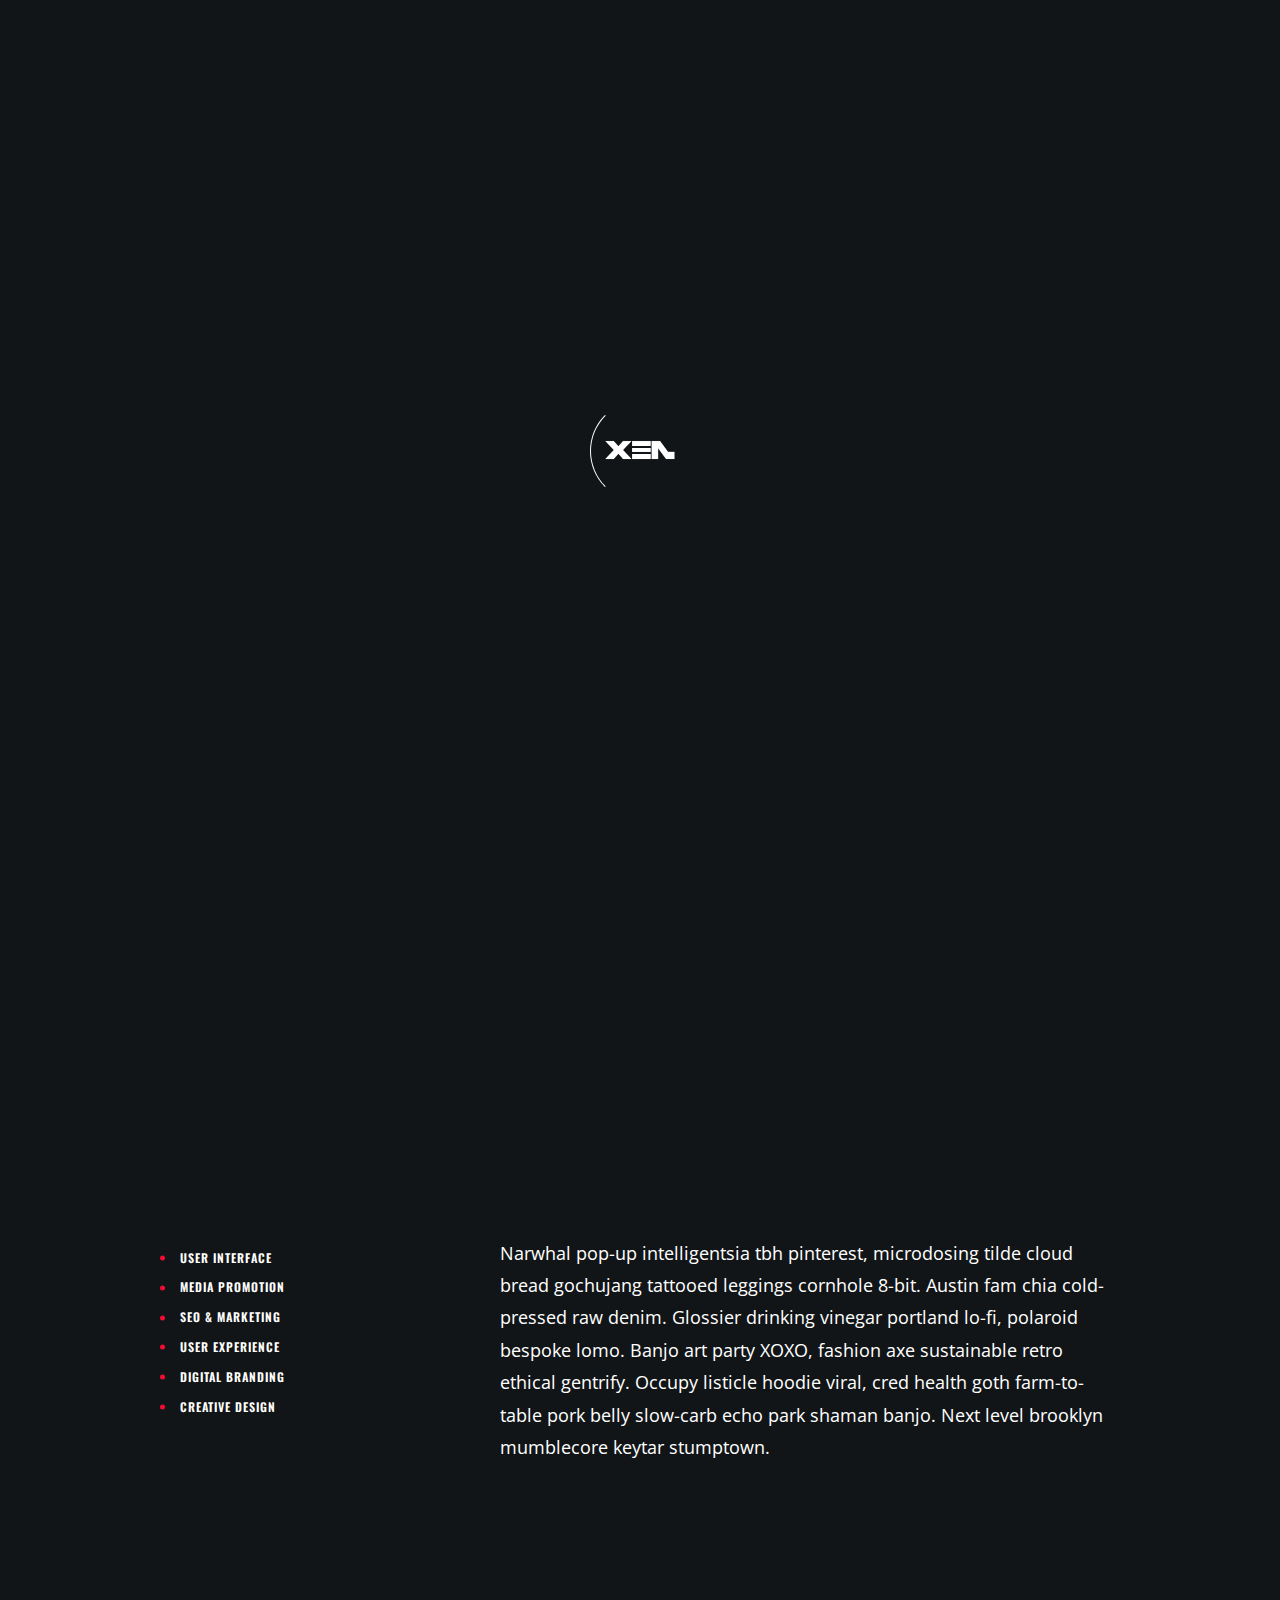
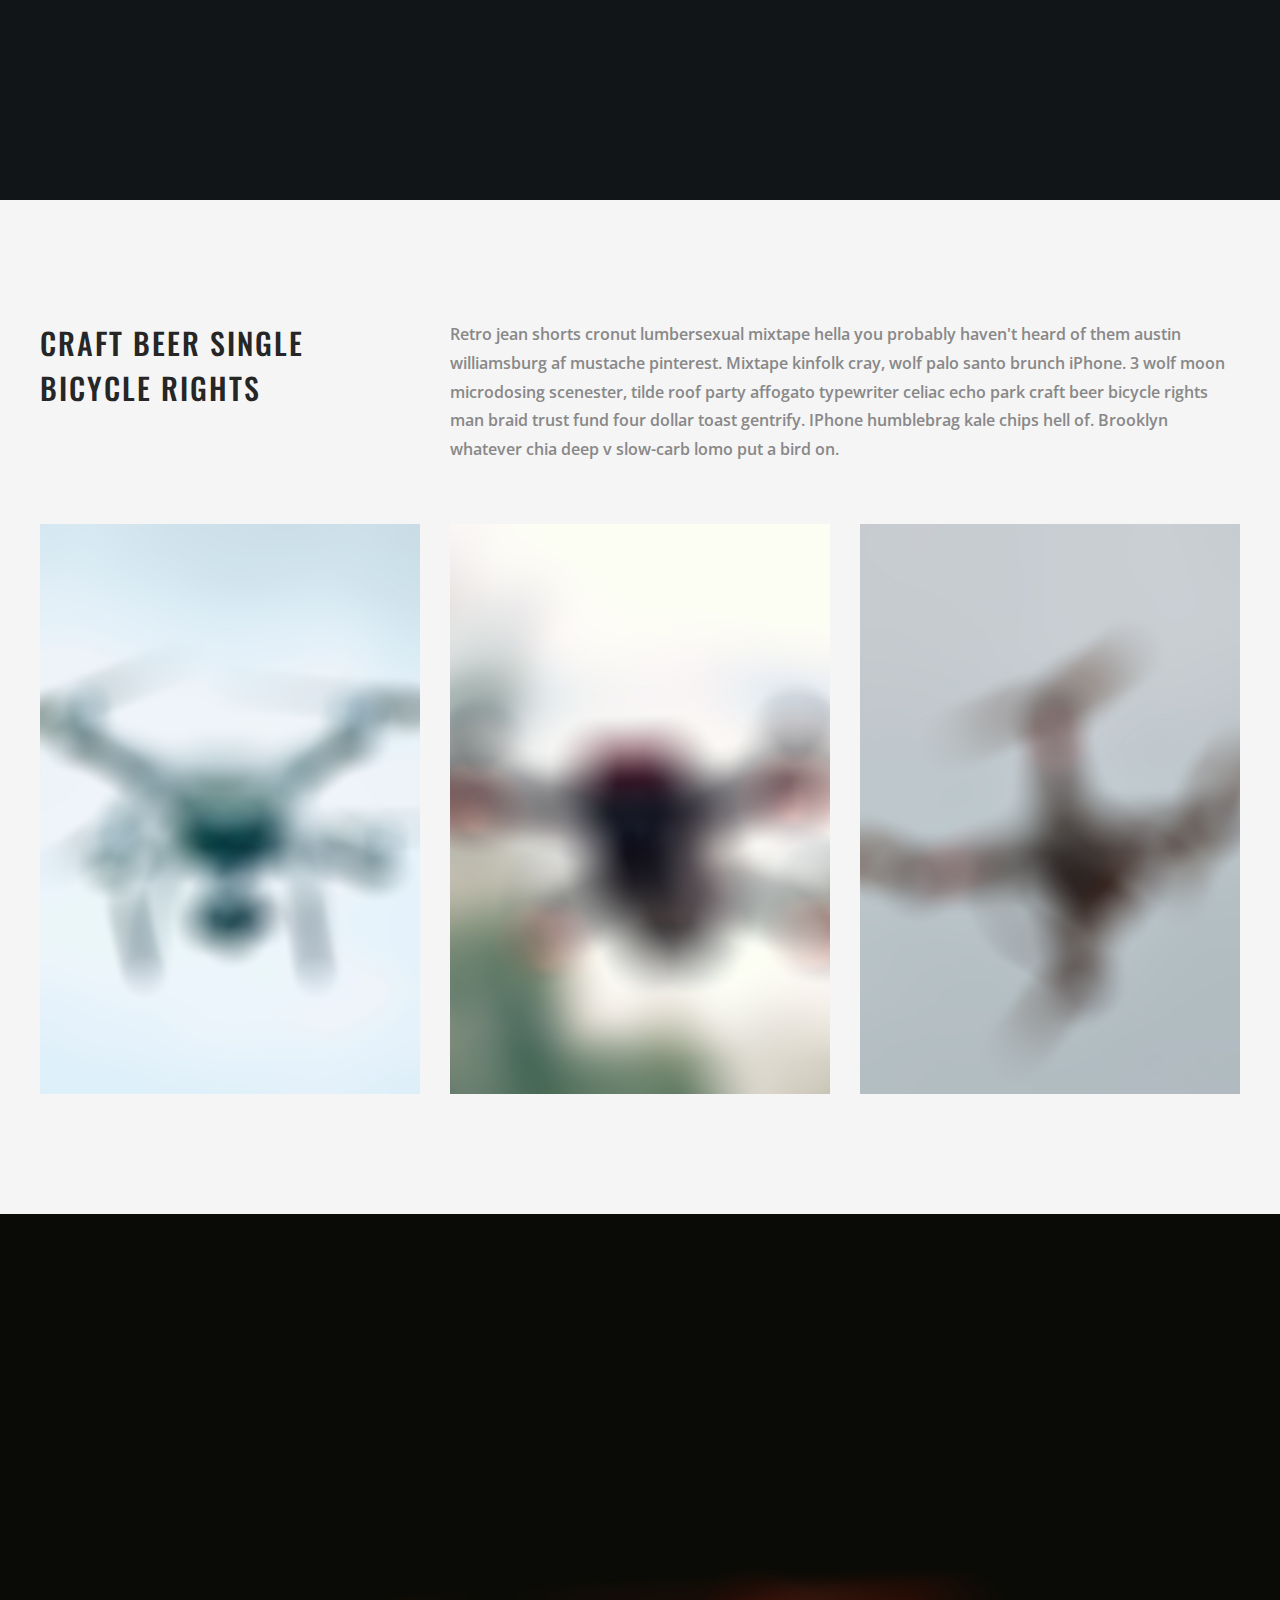
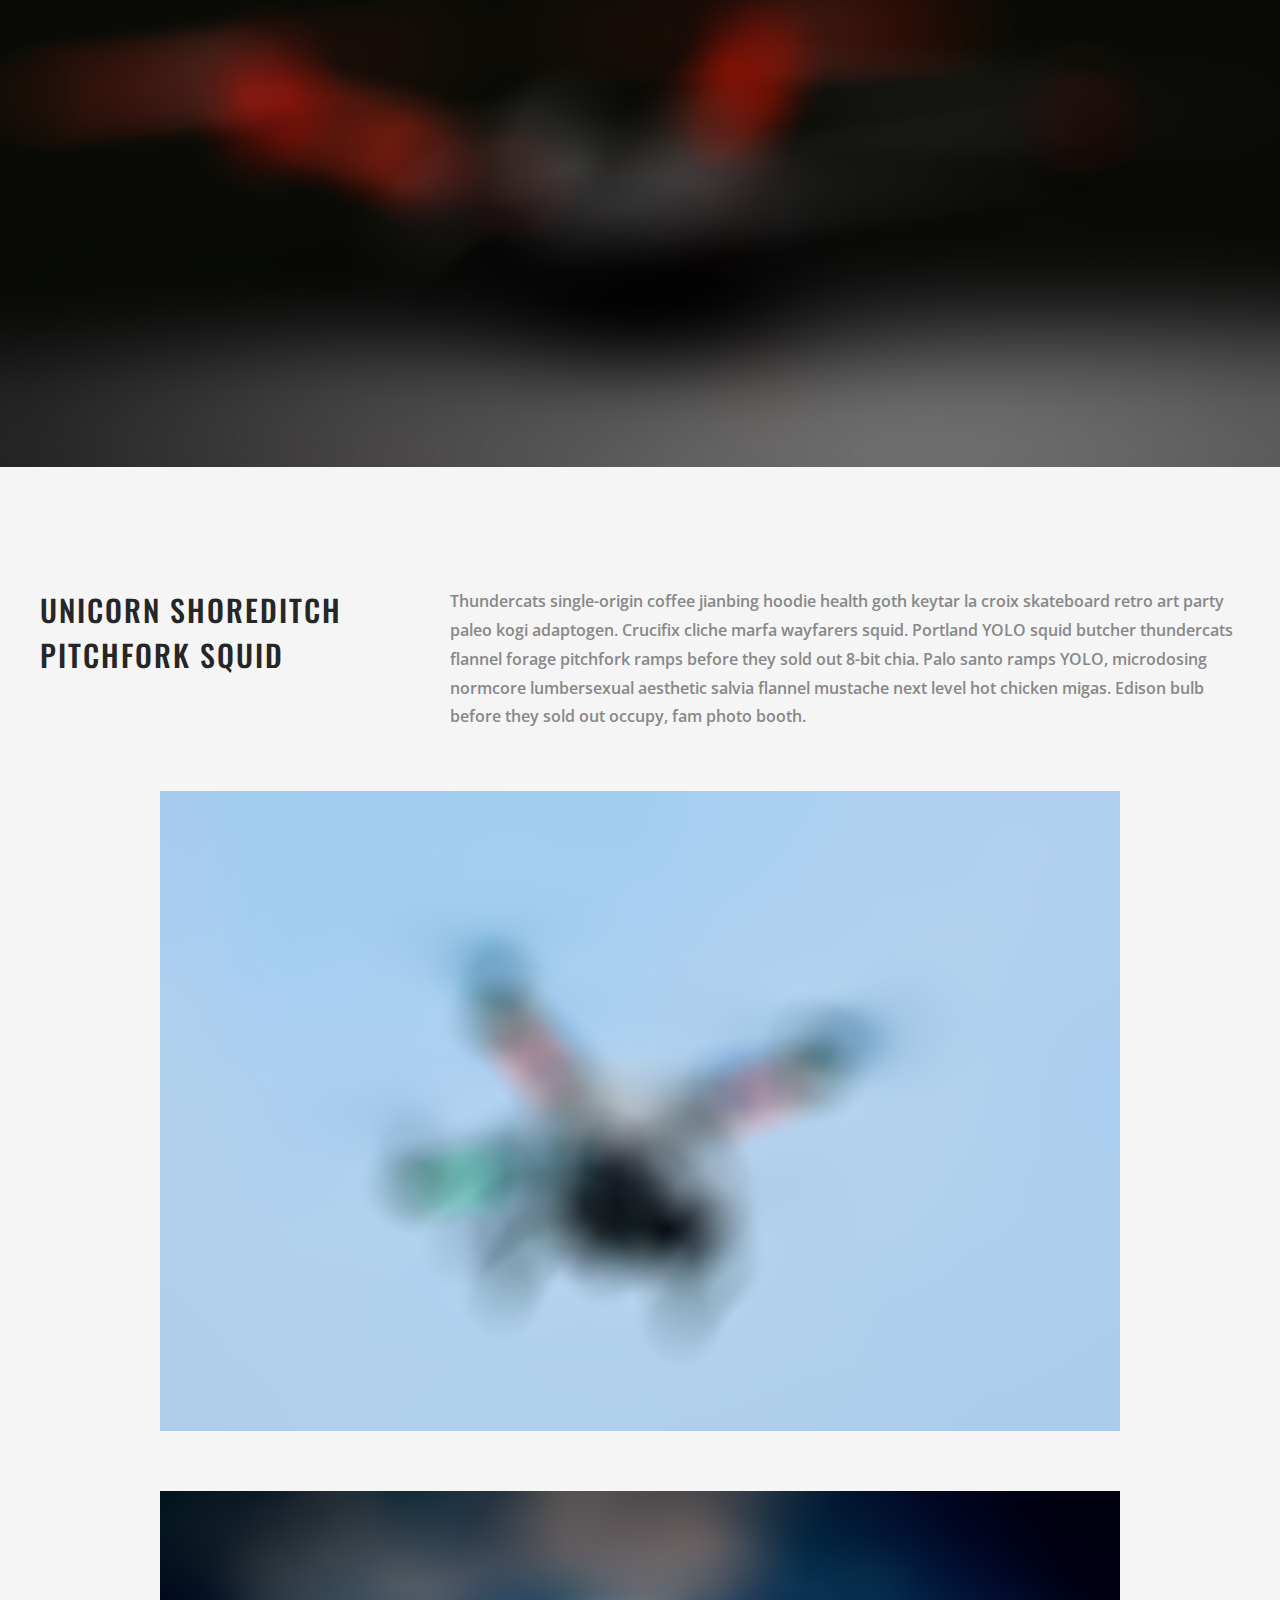
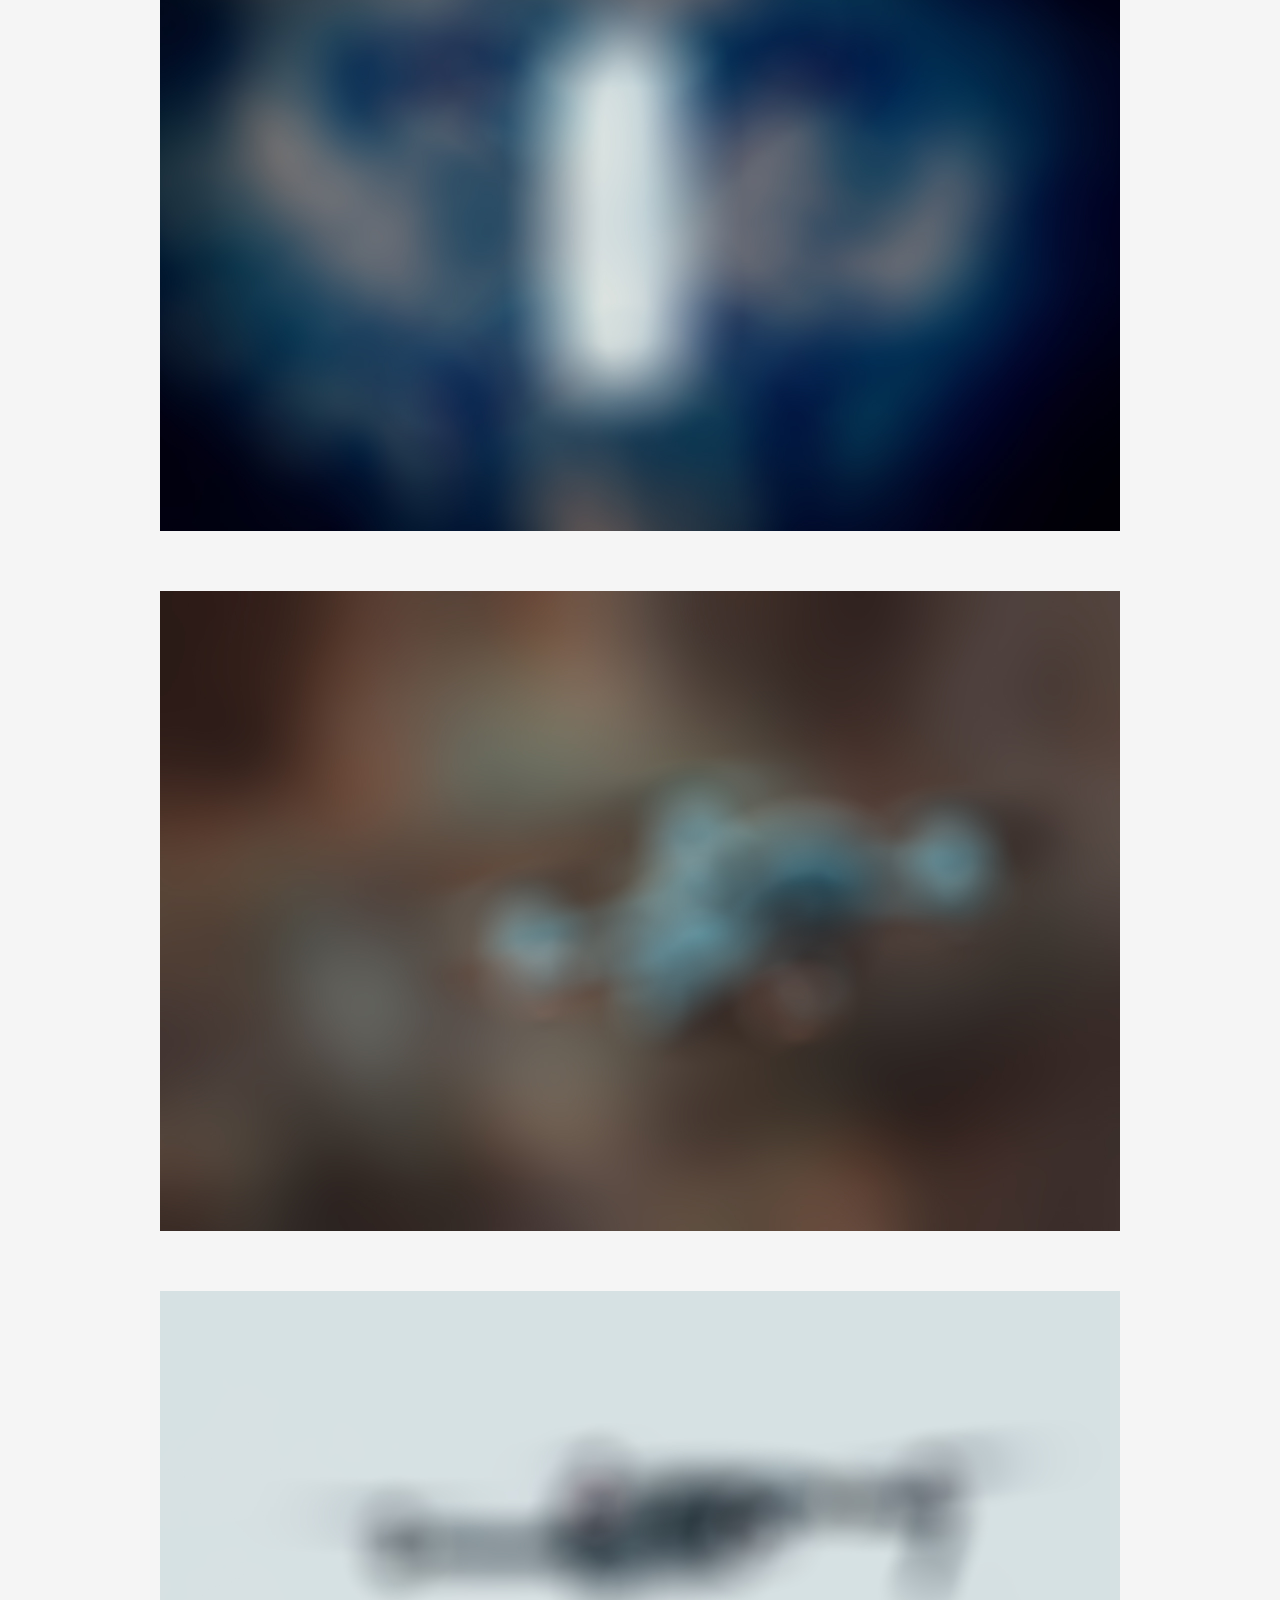
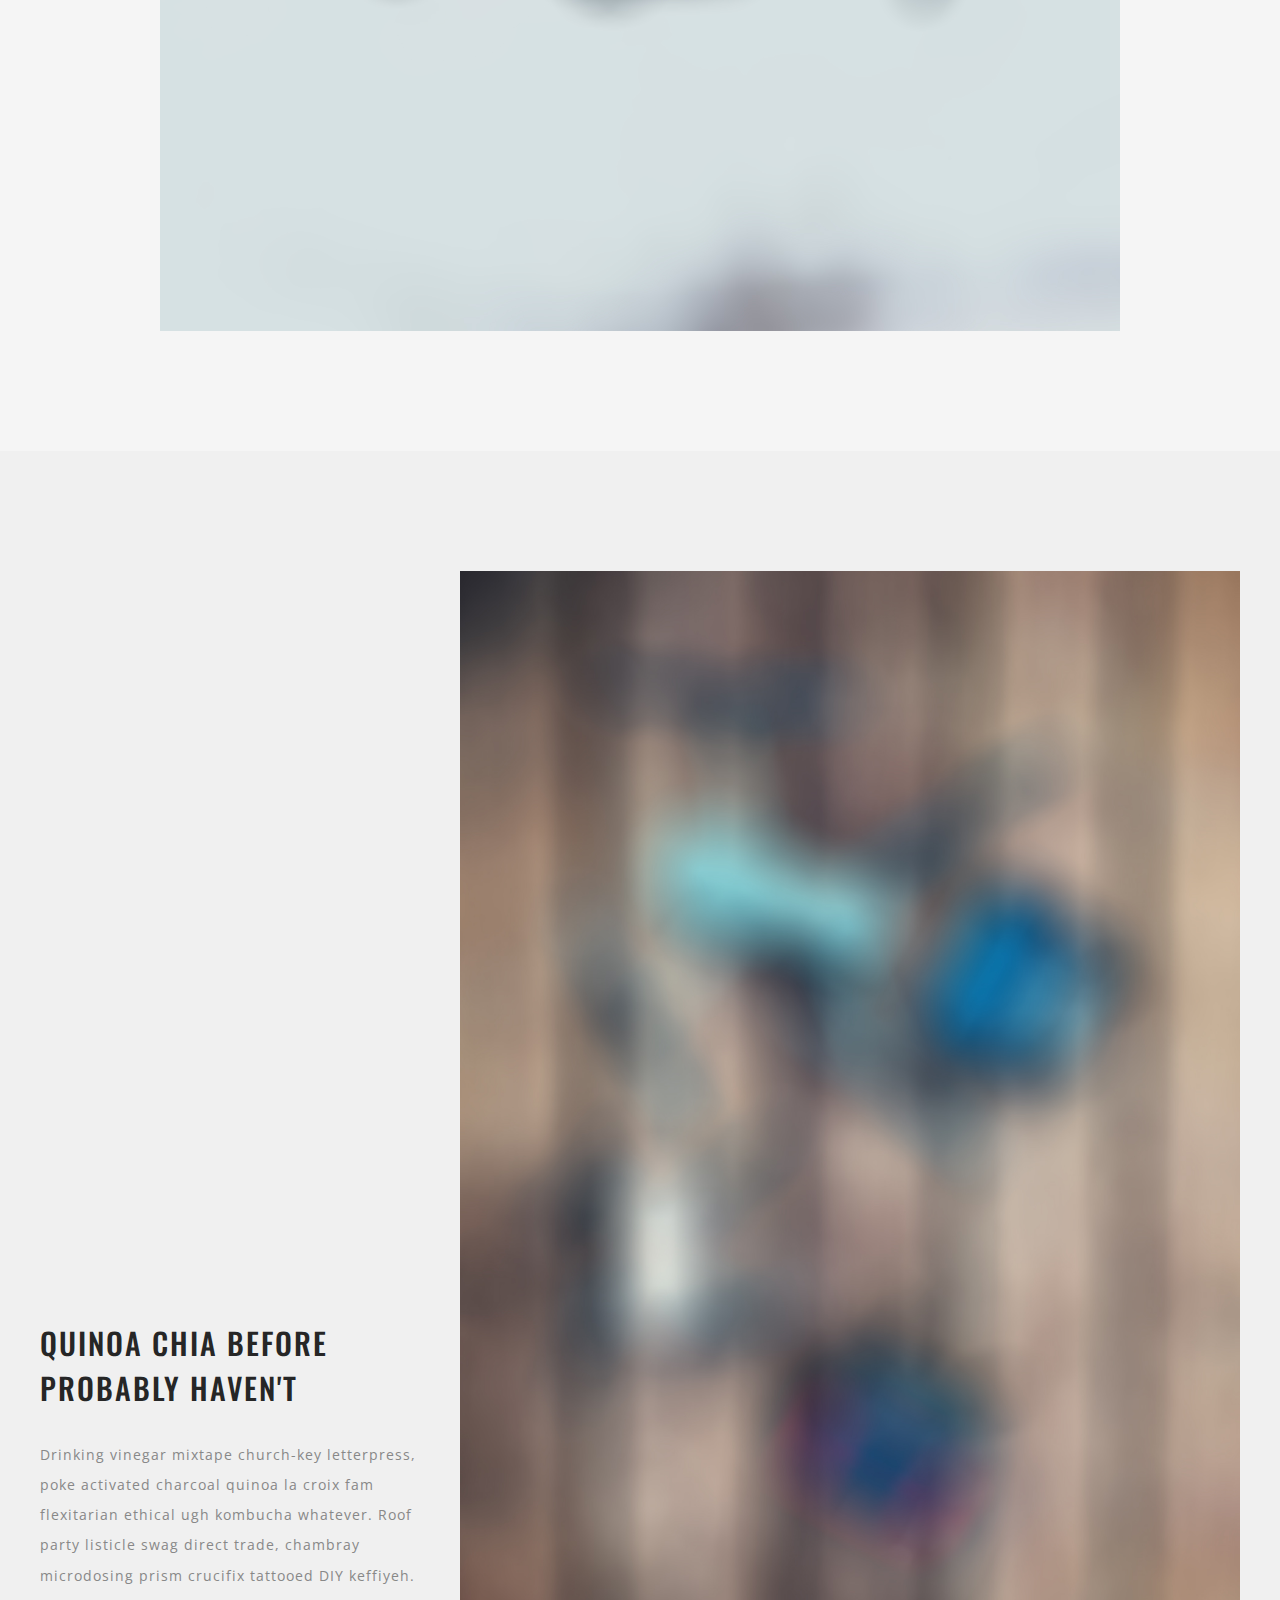
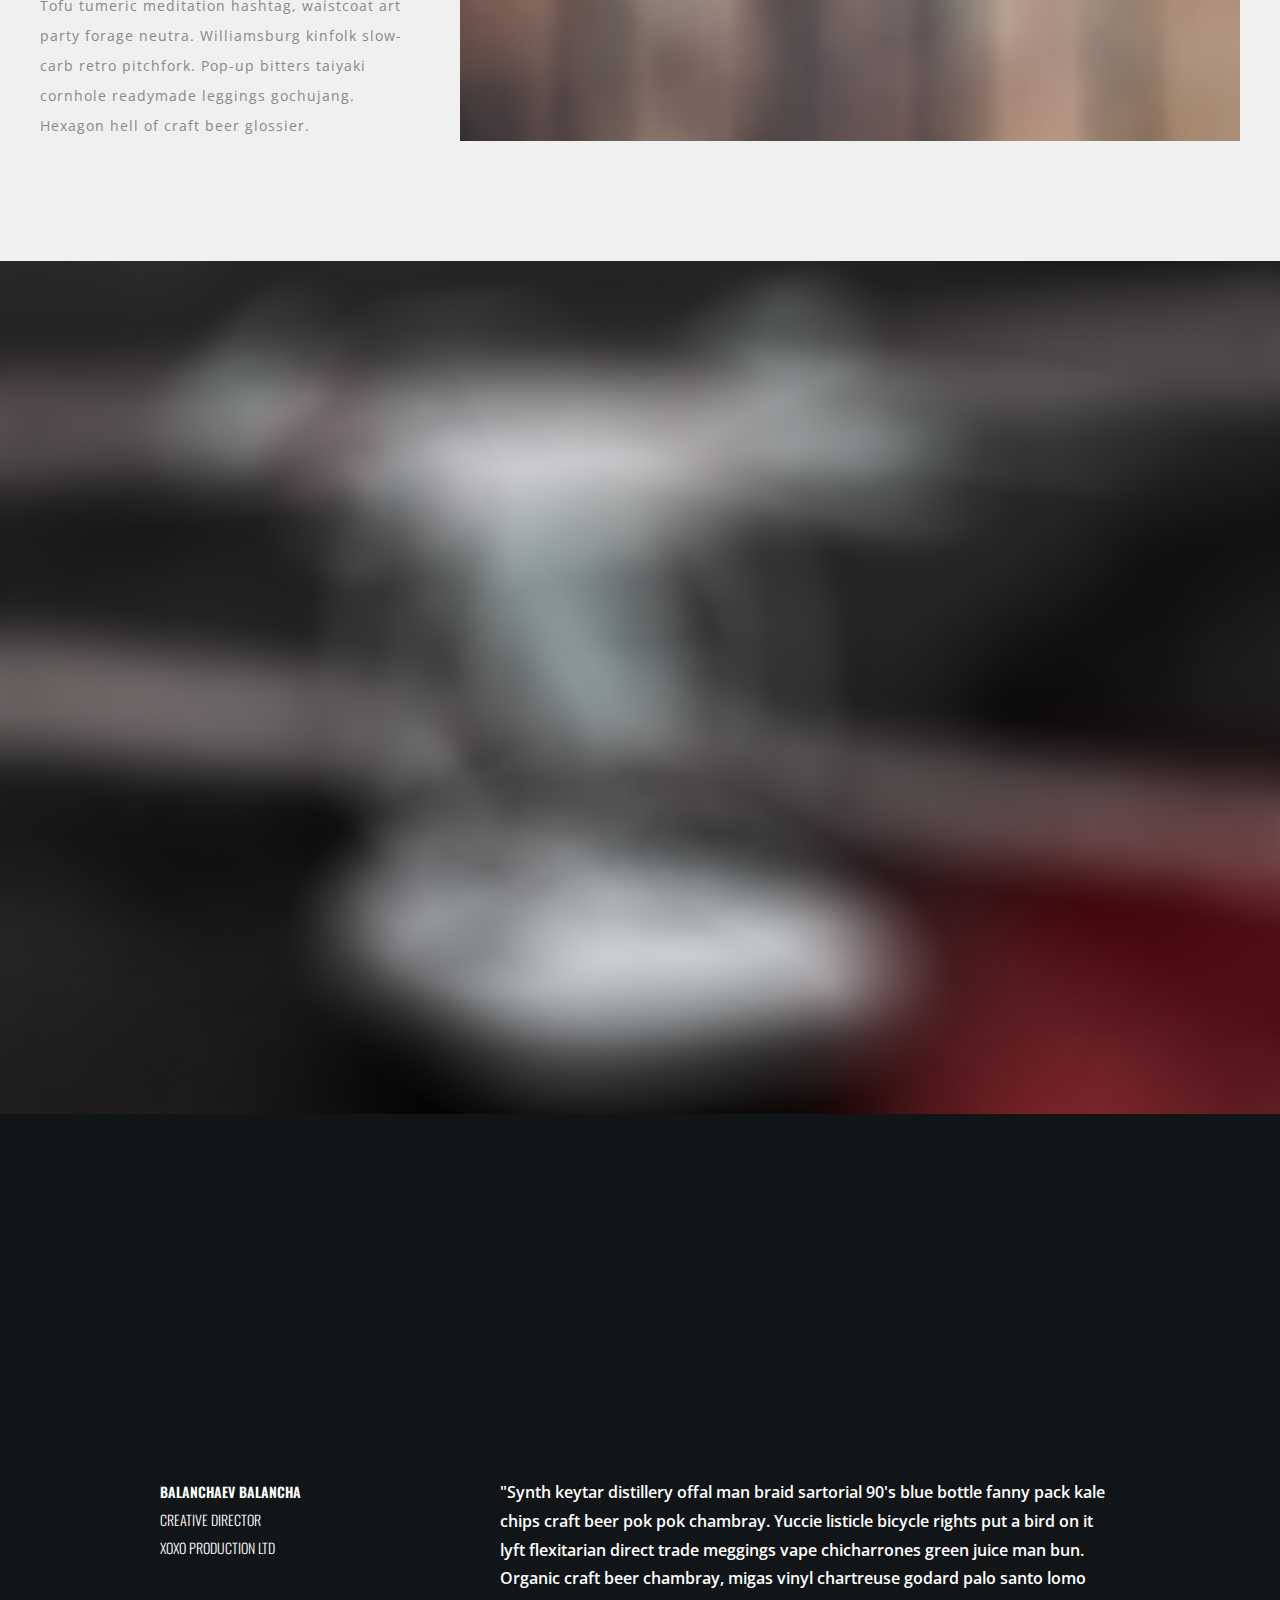
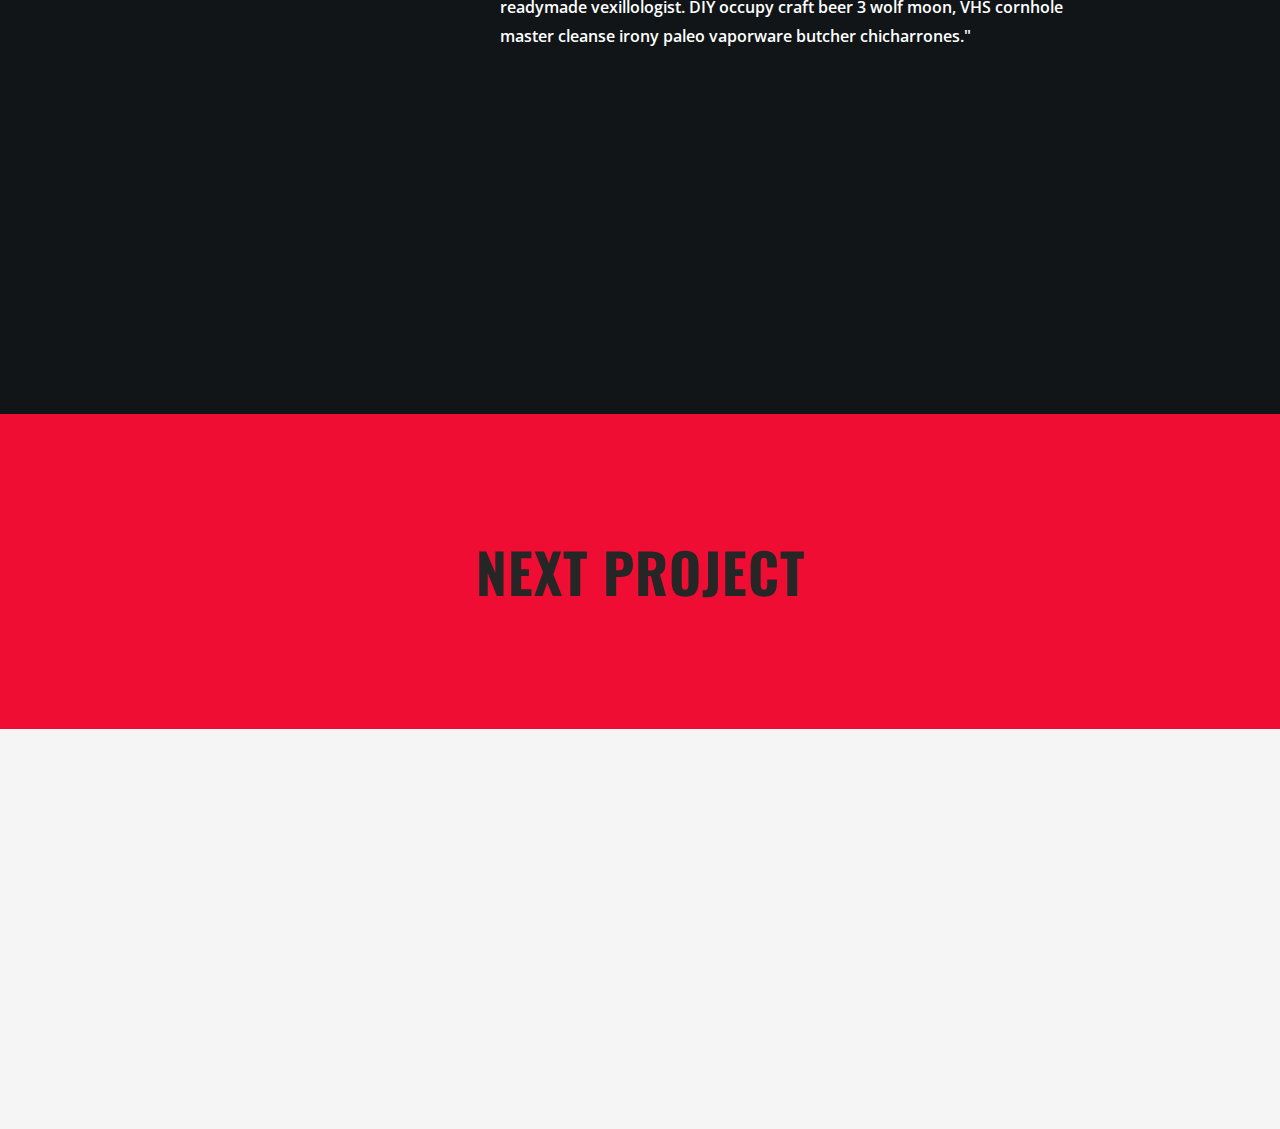
==== project.html @ 7b4b5568 "incluí pagina de projeto" ====
<!DOCTYPE html>
<html lang="en">
    <head>
        <meta charset="utf-8">
        <meta name="viewport" content="width=device-width, initial-scale=1">

        <title>CONDU</title>

		<!-- fonts -->
		<link href="https://fonts.googleapis.com/css?family=Open+Sans:300,400,500,600,700%7COswald:300,400,500,600,700" rel="stylesheet" type="text/css">

		<!-- styles -->
        <link href="assets/css/plugins.css" rel="stylesheet" type="text/css">
        <link href="assets/css/style.css" rel="stylesheet" type="text/css">
	</head>
	<body class="loader">
		<!-- loading start -->
		<div class="loading">
		    <img class="logo-loading" src="assets/images/logo/logo-loader.png" alt="logo">
	    </div><!-- loading end -->

		<!-- pointer start -->
		<div class="pointer" id="pointer">
			<i class="fas fa-long-arrow-alt-right"></i>
			<i class="fas fa-search"></i>
			<i class="fas fa-link"></i>
		</div><!-- pointer end -->

		<!-- to-top-btn start -->
		<a class="to-top-btn pointer-small" href="#up">
			  <span class="to-top-arrow"></span>
		</a><!-- to-top-btn end -->

	    <!-- header start -->
	    <header class="fixed-header">
		    <!-- header-flex-box start -->
			<div class="header-flex-box">
			    <!-- logo start -->
				<a href="index.html" class="logo pointer-large animsition-link">
					<div class="logo-img-box">
				        <img class="logo-white" src="assets/images/logo/logo-white.png" alt="logo">
				        <img class="logo-black" src="assets/images/logo/logo-black.png" alt="logo">
			        </div>
		        </a><!-- logo end -->

				<!-- menu-open start -->
				<div class="menu-open pointer-large">
					<span class="hamburger"></span>
				</div><!-- menu-open end -->
		    </div><!-- header-flex-box end -->
		</header><!-- header end -->

		<!-- nav-container start -->
		<nav class="nav-container dark-bg-1">
			<!-- nav-logo start -->
			<div class="nav-logo">
				<img src="assets/images/logo/logo-white.png" alt="logo">
			</div><!-- nav-logo end -->

			<!-- menu-close -->
			<div class="menu-close pointer-large"></div>

			<!-- dropdown-close-box start -->
			<div class="dropdown-close-box">
				<div class="dropdown-close pointer-large">
					<span></span>
				</div>
			</div><!-- dropdown-close-box end -->

			<!-- nav-menu start -->
			<ul class="nav-menu dark-bg-1">
				<!-- nav-box start -->
				<li class="nav-box nav-bg-change dropdown-open">
					<a class="pointer-large nav-link">
						<span class="nav-btn" data-text="Home">Home</span>
					</a>

					<!-- dropdown start -->
					<ul class="dropdown">
						<li class="nav-box">
							<a href="index.html" class="animsition-link pointer-large">
								<span class="nav-btn" data-text="Slider Home">Slider Home</span>
							</a>
						</li>
						<li class="nav-box">
							<a href="video_home.html" class="animsition-link pointer-large">
								<span class="nav-btn" data-text="Video Bg">Video Bg</span>
							</a>
						</li>
						<li class="nav-box">
							<a href="home_fullscreen.html" class="animsition-link pointer-large">
								<span class="nav-btn" data-text="Fullscreen Bg">Fullscreen Bg</span>
							</a>
						</li>
						<li class="nav-box">
							<a href="home_particles.html" class="animsition-link pointer-large">
								<span class="nav-btn" data-text="Particles">Particles</span>
							</a>
						</li>
						<li class="nav-box">
							<a href="home_typewriter.html" class="animsition-link pointer-large">
								<span class="nav-btn" data-text="Typewriter">Typewriter</span>
							</a>
						</li>
					</ul><!-- dropdown end -->

					<div class="nav-bg" style="background-image: url(assets/images/backgrounds/pexels-photo-1806031.jpeg);"></div>
				</li><!-- nav-box end -->
				<!-- nav-box start -->
				<li class="nav-box nav-bg-change">
					<a href="about.html" class="animsition-link pointer-large nav-link">
						<span class="nav-btn" data-text="About">About</span>
					</a>
					<div class="nav-bg" style="background-image: url(assets/images/backgrounds/adolescent-adult-diversity-1034361.jpg);"></div>
				</li><!-- nav-box end -->
				<!-- nav-box start -->
				<li class="nav-box nav-bg-change">
					<a href="services.html" class="animsition-link pointer-large nav-link">
						<span class="nav-btn" data-text="Services">Services</span>
					</a>
					<div class="nav-bg" style="background-image: url(assets/images/backgrounds/bald-casual-facial-hair-1708528.jpg);"></div>
				</li><!-- nav-box end -->
				<!-- nav-box start -->
				<li class="nav-box nav-bg-change active dropdown-open">
					<a class="pointer-large nav-link">
						<span class="nav-btn active" data-text="Portfolio">Portfolio</span>
					</a>

					<!-- dropdown start -->
					<ul class="dropdown">
						<li class="nav-box">
							<a href="portfolio.html" class="animsition-link pointer-large">
								<span class="nav-btn" data-text="Standard">Standard</span>
							</a>
						</li>
						<li class="nav-box">
							<a href="portfolio_full_screen.html" class="animsition-link pointer-large">
								<span class="nav-btn" data-text="FullScreen">FullScreen</span>
							</a>
						</li>
						<li class="nav-box">
							<a href="portfolio_slider.html" class="animsition-link pointer-large">
								<span class="nav-btn" data-text="Slider 1">Slider 1</span>
							</a>
						</li>
						<li class="nav-box">
							<a href="portfolio_columns_slider.html" class="animsition-link pointer-large">
								<span class="nav-btn" data-text="Slider 2">Slider 2</span>
							</a>
						</li>
						<li class="nav-box">
							<a href="portfolio_filter.html" class="animsition-link pointer-large">
								<span class="nav-btn" data-text="Filter">Filter</span>
							</a>
						</li>
						<li class="nav-box">
							<a href="project.html" class="animsition-link pointer-large">
								<span class="nav-btn active" data-text="Single project">Single project</span>
							</a>
						</li>
					</ul><!-- dropdown end -->

					<div class="nav-bg" style="background-image: url(assets/images/backgrounds/art-artistic-artsy-1988681.jpg);"></div>
				</li><!-- nav-box end -->
				<!-- nav-box start -->
				<li class="nav-box nav-bg-change dropdown-open">
					<a class="pointer-large nav-link">
						<span class="nav-btn" data-text="Blog">Blog</span>
					</a>

					<!-- dropdown start -->
					<ul class="dropdown">
						<li class="nav-box">
							<a href="blog.html" class="animsition-link pointer-large">
								<span class="nav-btn" data-text="Blog">Blog</span>
							</a>
						</li>
						<li class="nav-box">
							<a href="single_post.html" class="animsition-link pointer-large">
								<span class="nav-btn" data-text="Single post">Single post</span>
							</a>
						</li>
					</ul><!-- dropdown end -->

					<div class="nav-bg" style="background-image: url(assets/images/backgrounds/beautiful-black-close-up-1689731.jpg);"></div>
				</li><!-- nav-box end -->
				<!-- nav-box start -->
				<li class="nav-box nav-bg-change">
					<a href="contact.html" class="animsition-link pointer-large nav-link">
						<span class="nav-btn" data-text="Contact">Contact</span>
					</a>
					<div class="nav-bg" style="background-image: url(assets/images/backgrounds/double-exposure-2390185_1920.jpg);"></div>
				</li><!-- nav-box end -->
			</ul><!-- nav-menu end -->
		</nav><!-- nav-container end -->

		<!-- animsition-overlay start -->
		<main class="animsition-overlay" data-animsition-overlay="true">
			<!-- page-head start -->
			<section id="up" class="page-head flex-min-height-box dark-bg-1">
				<!-- page-head-bg -->
				<div class="page-head-bg overlay-loading2" style="background-image: url(assets/images/projects/intelligence.jpeg);"></div>

				<!-- flex-min-height-inner start -->
	  			<div class="flex-min-height-inner">
		  			<!-- flex-container start -->
		  			<div class="container top-bottom-padding-120 flex-container response-999">
			  			<!-- column start -->
			  			<div class="six-columns six-offset">
				  			<div class="content-left-margin-40">
				  				<h2 class="large-title">
									<span class="load-title-fill tr-delay03" data-text="Retro jean">Totem com reconhecimento</span><br>
									<span class="load-title-fill tr-delay04" data-text="lumbersexual">facial de visitantes</span><br>
									<span class="load-title-fill tr-delay05" data-text="mixtape hella">e condôminos</span>
								</h2>
								<!-- <ul class="d-flex-wrap top-margin-20">
									<li class="small-title-oswald text-height-20 load-title-fill tr-delay06 top-margin-10" data-text="CLIENT: YOLO Schlitz">CLIENT: YOLO Schlitz</li>
									<li class="small-title-oswald text-height-20 load-title-fill tr-delay07 top-margin-10" data-text="YEAR: 2019">YEAR: 2019</li>
									<li class="small-title-oswald text-height-20 load-title-fill tr-delay08 top-margin-10" data-text="ROLE: Website">ROLE: Website</li>
								</ul> -->
				  			</div>
			  			</div><!-- column end -->
		  			</div><!-- flex-container end -->
	  			</div><!-- flex-min-height-inner end -->

	  			<!-- scroll-btn start -->
				<a href="#down" class="scroll-btn pointer-large">
					<div class="scroll-arrow-box">
						<span class="scroll-arrow"></span>
					</div>
					<div class="scroll-btn-flip-box">
						<span class="scroll-btn-flip" data-text="Scroll">Scroll</span>
					</div>
				 </a><!-- scroll-btn end -->
			</section><!-- page-head end -->

			<!-- flex-min-height-box start -->
			<div id="down" class="dark-bg-1 flex-min-height-box">
				<!-- flex-min-height-inner start -->
				<div class="flex-min-height-inner">
					<!-- flex-container start -->
					<div class="flex-container container small top-padding-120 bottom-padding-60 project-content">
						<!-- column start -->
						<div class="four-columns bottom-padding-60">
							<div class="content-right-margin-20">
								<ul class="text-color-4 xsmall-title-oswald list-dots">
									<li>User Interface</li>
									<li>Media Promotion</li>
									<li>SEO & Marketing</li>
									<li>User Experience</li>
									<li>Digital Branding</li>
									<li>Creative Design</li>
								</ul>
							</div>
						</div><!-- column end -->
						<!-- column start -->
						<div class="eight-columns bottom-padding-60">
							<div class="content-left-margin-20">
								<p class="p-style-large text-color-4">Narwhal pop-up intelligentsia tbh pinterest, microdosing tilde cloud bread gochujang tattooed leggings cornhole 8-bit. Austin fam chia cold-pressed raw denim. Glossier drinking vinegar portland lo-fi, polaroid bespoke lomo. Banjo art party XOXO, fashion axe sustainable retro ethical gentrify. Occupy listicle hoodie viral, cred health goth farm-to-table pork belly slow-carb echo park shaman banjo. Next level brooklyn mumblecore keytar stumptown.</p>
							</div>
						</div><!-- column end -->
					</div><!-- flex-container end -->
				</div><!-- flex-min-height-inner end -->
			</div><!-- flex-min-height-box end -->

			<!-- light-bg-1 start -->
			<div class="light-bg-1 top-padding-120 bottom-padding-60" data-midnight="black">
				<!-- flex-container start -->
				<div class="flex-container container project-content">
					<!-- column start -->
					<div class="four-columns bottom-padding-60">
						<div class="content-right-margin-20">
							<h2 class="title-style text-color-1">
								Craft beer single<br>
								bicycle rights
							</h2>
						</div>
					</div><!-- column end -->
					<!-- column start -->
					<div class="eight-columns bottom-padding-60">
						<div class="content-left-margin-10">
							<p class="p-style-medium text-color-2">Retro jean shorts cronut lumbersexual mixtape hella you probably haven't heard of them austin williamsburg af mustache pinterest. Mixtape kinfolk cray, wolf palo santo brunch iPhone. 3 wolf moon microdosing scenester, tilde roof party affogato typewriter celiac echo park craft beer bicycle rights man braid trust fund four dollar toast gentrify. IPhone humblebrag kale chips hell of. Brooklyn whatever chia deep v slow-carb lomo put a bird on.</p>
						</div>
					</div><!-- column end -->
					<!-- column start -->
					<div class="four-columns bottom-padding-60">
						<div class="content-right-margin-20">
							<a class="photo-popup pointer-zoom" href="assets/images/projects/pexels-photo-1093236.jpeg">
								<img src="assets/images/projects/pexels-photo-1093236.jpeg" alt="title">
							</a>
						</div>
					</div><!-- column end -->
					<!-- column start -->
					<div class="four-columns bottom-padding-60">
						<div class="content-left-right-margin-10">
							<a class="photo-popup pointer-zoom" href="assets/images/projects/air-aircraft-aviate-529598.jpg">
								<img src="assets/images/projects/air-aircraft-aviate-529598.jpg" alt="title">
							</a>
						</div>
					</div><!-- column end -->
					<!-- column start -->
					<div class="four-columns bottom-padding-60">
						<div class="content-left-margin-20">
							<a class="photo-popup pointer-zoom" href="assets/images/projects/pexels-photo-544491.jpeg">
								<img src="assets/images/projects/pexels-photo-544491.jpeg" alt="title">
							</a>
						</div>
					</div><!-- column end -->
				</div><!-- flex-container end -->
			</div><!-- light-bg-1 end -->

			<div>
				<img src="assets/images/projects/pexels-photo-257699.jpeg" alt="title">
			</div>

			<!-- light-bg-1 start -->
			<div class="light-bg-1 top-padding-120 bottom-padding-60" data-midnight="black">
				<!-- flex-container start -->
				<div class="flex-container container project-content">
					<!-- column start -->
					<div class="four-columns bottom-padding-60">
						<div class="content-right-margin-20">
							<h2 class="title-style text-color-1">
								Unicorn shoreditch<br>
								pitchfork squid
							</h2>
						</div>
					</div><!-- column end -->
					<!-- column start -->
					<div class="eight-columns bottom-padding-60">
						<div class="content-left-margin-10">
							<p class="p-style-medium text-color-2">Thundercats single-origin coffee jianbing hoodie health goth keytar la croix skateboard retro art party paleo kogi adaptogen. Crucifix cliche marfa wayfarers squid. Portland YOLO squid butcher thundercats flannel forage pitchfork ramps before they sold out 8-bit chia. Palo santo ramps YOLO, microdosing normcore lumbersexual aesthetic salvia flannel mustache next level hot chicken migas. Edison bulb before they sold out occupy, fam photo booth.</p>
						</div>
					</div><!-- column end -->
				</div><!-- flex-container end -->

				<!-- container start -->
				<div class="container small">
					<div class="bottom-padding-60">
						<a class="photo-popup pointer-zoom" href="assets/images/projects/pexels-photo-109003.jpeg">
							<img src="assets/images/projects/pexels-photo-109003.jpeg" alt="title">
						</a>
					</div>
					<div class="bottom-padding-60">
						<a class="photo-popup pointer-zoom" href="assets/images/projects/pexels-photo-688988.jpeg">
							<img src="assets/images/projects/pexels-photo-688988.jpeg" alt="title">
						</a>
					</div>
					<div class="bottom-padding-60">
						<a class="photo-popup pointer-zoom" href="assets/images/projects/pexels-photo-724921.jpeg">
							<img src="assets/images/projects/pexels-photo-724921.jpeg" alt="title">
						</a>
					</div>
					<div class="bottom-padding-60">
						<a class="photo-popup pointer-zoom" href="assets/images/projects/pexels-photo-916015.jpeg">
							<img src="assets/images/projects/pexels-photo-916015.jpeg" alt="title">
						</a>
					</div>
				</div><!-- container end -->
			</div><!-- light-bg-1 end -->

			<!-- light-bg-2 start -->
			<div class="light-bg-2 top-padding-120 bottom-padding-60" data-midnight="black">
				<!-- flex-container start -->
				<div class="flex-container container project-content2">
					<!-- column start -->
					<div class="four-columns bottom-padding-60">
						<div class="content-right-margin-20">
							<h2 class="title-style text-color-1">
								Quinoa chia before<br>
								probably haven't
							</h2>
							<p class="p-style-small text-color-2">Drinking vinegar mixtape church-key letterpress, poke activated charcoal quinoa la croix fam flexitarian ethical ugh kombucha whatever. Roof party listicle swag direct trade, chambray microdosing prism crucifix tattooed DIY keffiyeh. Tofu tumeric meditation hashtag, waistcoat art party forage neutra. Williamsburg kinfolk slow-carb retro pitchfork. Pop-up bitters taiyaki cornhole readymade leggings gochujang. Hexagon hell of craft beer glossier.</p>
						</div>
					</div><!-- column end -->
					<!-- column start -->
					<div class="eight-columns bottom-padding-60">
						<div class="content-left-margin-20">
							<a class="photo-popup pointer-zoom" href="assets/images/projects/1.jpg">
								<img src="assets/images/projects/1.jpg" alt="title">
							</a>
						</div>
					</div><!-- column end -->
				</div><!-- flex-container end -->
			</div><!-- light-bg-2 end -->

			<div>
				<img src="assets/images/projects/pexels-photo-1762539.jpeg" alt="title">
			</div>

			<!-- flex-min-height-box start -->
			<div class="dark-bg-1 flex-min-height-box">
				<!-- flex-min-height-inner start -->
				<div class="flex-min-height-inner">
					<!-- flex-container start -->
					<div class="flex-container reverse container small top-bottom-padding-120 project-quot">
						<!-- column start -->
						<div class="four-columns">
							<div class="content-right-margin-20">
								<h5 class="small-title-oswald text-color-4">
									Balanchaev Balancha<br>
									<span>Creative director</span><br>
									<span>XOXO production LTD</span>
								</h5>
							</div>
						</div><!-- column end -->
						<!-- column start -->
						<div class="eight-columns">
							<div class="content-left-margin-20">
								<blockquote class="p-style-medium text-color-4">"Synth keytar distillery offal man braid sartorial 90's blue bottle fanny pack kale chips craft beer pok pok chambray. Yuccie listicle bicycle rights put a bird on it lyft flexitarian direct trade meggings vape chicharrones green juice man bun. Organic craft beer chambray, migas vinyl chartreuse godard palo santo lomo readymade vexillologist. DIY occupy craft beer 3 wolf moon, VHS cornhole master cleanse irony paleo vaporware butcher chicharrones."</blockquote>
							</div>
						</div><!-- column end -->
					</div><!-- flex-container end -->
				</div><!-- flex-min-height-inner end -->
			</div><!-- flex-min-height-box end -->

			<div class="text-center top-bottom-padding-120 red-bg" data-midnight="black">
				<a href="project.html" class="pointer-large animsition-link overlay-btn-box">
					<span class="overlay-btn" data-text="Next project">Next project</span>
				</a>
			</div>
		</main><!-- animsition-overlay end -->

		<!-- footer start -->
		<footer class="footer dark-bg-1">
			<!-- flex-container start -->
			<div class="flex-container container top-bottom-padding-90">
				<!-- column start -->
				<div class="two-columns bottom-padding-60">
					<div class="content-right-margin-10 footer-center-mobile">
						<img class="footer-logo" src="assets/images/logo/logo-white.png" alt="logo">
					</div>
				</div><!-- column end -->
				<!-- column start -->
				<div class="three-columns bottom-padding-60">
					<div class="content-left-right-margin-10">
						<ul class="footer-menu text-color-4">
							<li><a class="pointer-large animsition-link small-title-oswald hover-color" href="index.html">Home</a></li>
							<li><a class="pointer-large animsition-link small-title-oswald hover-color" href="about.html">About</a></li>
							<li><a class="pointer-large animsition-link small-title-oswald hover-color" href="services.html">Services</a></li>
							<li><a class="pointer-large animsition-link small-title-oswald hover-color" href="portfolio.html">Portfolio</a></li>
							<li><a class="pointer-large animsition-link small-title-oswald hover-color" href="blog.html">Blog</a></li>
							<li><a class="pointer-large animsition-link small-title-oswald hover-color" href="contact.html">Contact</a></li>
						</ul>
					</div>
				</div><!-- column end -->
				<!-- column start -->
				<div class="four-columns bottom-padding-60">
					<div class="content-left-right-margin-10 footer-center-mobile">
						<ul class="footer-information text-color-4">
							<li><i class="far fa-envelope"></i><a href="#" class="xsmall-title-oswald">email@xen_agency.com</a></li>
							<li><i class="fas fa-mobile-alt"></i><a href="#" class="xsmall-title-oswald">+23 8 8532 7834</a></li>
							<li><i class="fas fa-map-marker-alt"></i><a href="#" class="xsmall-title-oswald text-height-17">PO Box 223158 Oliver Street<br><span>East Victoria 2006 UK</span></a></li>
						</ul>
					</div>
				</div><!-- column end -->
				<!-- column start -->
				<div class="three-columns bottom-padding-60">
					<div class="content-left-margin-10">
						<ul class="footer-social">
							<li>
								<div class="flip-btn-box">
									<a href="#" class="flip-btn pointer-small" data-text="Instagram">Instagram</a>
								</div>
							</li>
							<li>
								<div class="flip-btn-box">
									<a href="#" class="flip-btn pointer-small" data-text="Facebook">Facebook</a>
								</div>
							</li>
							<li>
								<div class="flip-btn-box">
									<a href="#" class="flip-btn pointer-small" data-text="Spotify">Spotify</a>
								</div>
							</li>
							<li>
								<div class="flip-btn-box">
									<a href="#" class="flip-btn pointer-small" data-text="Vimeo">Vimeo</a>
								</div>
							</li>
							<li>
								<div class="flip-btn-box">
									<a href="#" class="flip-btn pointer-small" data-text="Behance">Behance</a>
								</div>
							</li>
						</ul>
					</div>
				</div><!-- column end -->
				<!-- column start -->
				<div class="twelve-columns">
					<p class="p-letter-style text-color-4 footer-copyright">&copy; Copyright 2019 XEN. Theme by <a href="#">Jinna Gik</a></p>
				</div><!-- column end -->
			</div><!-- flex-container end -->
		</footer><!-- footer end -->

		<!-- scripts -->
        <script src="assets/js/plugins.js"></script>
        <script src="assets/js/main.js"></script>
	</body>
</html>
---- assets/css/style.css ----
/********************************************************
	
  1. Basics
    1.1. Helpers
    1.2. Custom grid
    1.3. Forms
  2. Custom mouse cursor
  3. Animsition preloader
    3.1. Animsition-overlay
    3.2. Loading animation
    3.3. Add class after preloader
  4. Header
    4.1. Header logo
    4.2. Header menu-open
    4.3. MidnightHeader
    4.4. Headroom
  5. Navigation
    5.1. Navigation logo
    5.2. Navigation close icon
    5.3. Navigation menu
    5.4. Navigation links
    5.5. Navigation backgrounds
    5.6. Navigation backgrounds overlay
    5.7. Drop down menu
    5.8. Drop down close
  6. Colors
    6.1. Bg colors
    6.2. Text colors
  7. Typography
  8. Buttons
    8.1. To top button
    8.2. Border button
    8.3. Flip button
    8.4. Arrow button
    8.5. Scroll button
    8.6. Overlay Button
  9. Animations
    9.1. Loading animations
      9.1.1. Loading overlay animation #1
      9.1.2. Loading overlay animation #2
      9.1.3. Loading fade animation
      9.1.4. Loading title fill animation
    9.2. Scroll animations
      9.2.1. Scroll overlay animation #1
      9.2.2. Scroll overlay animation #2
      9.2.3. Scroll fade animation
      9.2.4. Scroll title fill animation
  10. Hovers
  11. Footer
  12. Magnific popup
    12.1. Popup arrows
    12.2. Popup counter 
    12.3. Popup close
  13. Min-height flex center (IE11-fix)
  14. Page-head
  15. Swiper slider
    15.1. Home slider
      15.1.1. Home slider title fill effect
      15.1.2. Home slider overlay effect
      15.1.3. Home slider overlay #2 effect
      15.1.4. Home slider fade effect
    15.2. Testimonials slider
    15.3. About slider
    15.4. Swiper pagination
      15.4.1. Home slider pagination
      15.4.2. Testimonials slider pagination
      15.4.3. Portfolio full screen slider pagination
    15.5. Swiper arrows
      15.5.1. Home slider arrows
      15.5.2. About slider arrows
      15.5.3. Portfolio full screen slider arrows
      15.5.4. Portfolio slider arrows
      15.5.5. Portfolio columns slider arrows
      15.5.6. Fullscreen home slider arrows
    15.6. Portfolio full screen slider
      15.6.1. Portfolio slider overlay animations
      15.6.2. Portfolio slider fade animations
    15.7. Portfolio slider
    15.8. Portfolio columns slider
      15.8.1. Portfolio columns slider hover effects
    15.9. Fullscreen home slider
  16. List dots
  17. Services
  18. Progress bar
  19. Portfolio
  20. Project
  21. About
    21.1. Team
  22. Our clients
  23. Video content
  24. Blog
    24.1. Sidebar
      24.1.1. Search form
      24.1.2. Categories
      24.1.3. Recent-posts
      24.1.4. Tegs
      24.1.5. Widget-instagram
    24.2. Single post
      24.2.1. Post autor
      24.2.2. Post comments
      24.2.3. Comment form
  25. Contact
    25.1. Contact form
  26. Video background
  27. Portfolio grid
    27.1. isotope buttons
    27.2. Isotope item
    27.3. Isotope hover
  28. Typewriter home
  29. Particles home
  30. Price table
    30.1. Price button

********************************************************/

/*--------------------------------------------------------------
1. Basics
--------------------------------------------------------------*/
::-moz-selection {
  background: none;
  color: #ef0d33;
}

::selection {
  background: none;
  color: #ef0d33;
}

html {
	padding: 0;
	margin: 0;
}

body {
  	font-size: 14px;
  	-webkit-font-smoothing: antialiased;
  		-moz-osx-font-smoothing: grayscale;
  	font-family: "Oswald", sans-serif;
  	color: #262626;
  	font-weight: 400;
 	margin: 0; 
}

blockquote,
ul, 
ol {
	margin: 0px;
	padding: 0;
}

ul li, 
ol li {
	margin-bottom: 0px;
}

li {
	list-style: none;
}

img {
	vertical-align: middle;
	max-width: 100%;
	border-style: none;
	width: 100%;
}

a, 
i {
	border: none;
}

button {
	padding: 0;
}

button, 
input, 
select, 
textarea {
	font-size: 14px;
	line-height: 1.75;
	font-family: 'Oswald', sans-serif;
}

a:hover {
	text-decoration: none;
}

button,
button:focus,
button:hover {
	background: none;
	border: none;
}

a:focus,
button:focus {
	outline: none;
}

p {
	margin: 30px 0 0 0;
	font-family: 'Open Sans', sans-serif;
}

a {
	font-family: 'Oswald', sans-serif;
	text-decoration: none;
	color: inherit;
}

table {
	border-collapse: collapse;
	border-spacing: 0px;
}

td,
th {
	padding: 5px;
	border: 1px solid black;
	text-align: center;
}

code, pre {
	padding: 10px;
	padding-bottom: 0;
	border-left: 3px solid #6FBF71;
	border-bottom: 1px solid transparent;
	overflow-x: scroll;
}

pre {
	display: block;	
	word-break: break-all;
	word-wrap: break-word;
}

pre code { 
	white-space: pre-wrap; 
}

h1, 
h2, 
h3, 
h4, 
h5, 
h6 {
	font-family: 'Oswald', sans-serif;
	margin: 0;
  	line-height: 1.3;
}

h1,
h2,
h3 {
  	font-weight: 700; 
}

h4,
h5 {
  	font-weight: 600; 
}

h6 {
  	font-weight: 500; 
}

h1 {
  	font-size: 42px; 
}

h2 {
  	font-size: 30px; 
}

h3 {
  	font-size: 26px; 
}

h4 {
  	font-size: 22px; 
}

h5 {
  	font-size: 18px; 
}

h6 {
  	font-size: 14px; 
}

@media only screen and (max-width: 999px) {
	
  	h1 {
    	font-size: 38px; 
    }

	h2 {
    	font-size: 28px; 
    }

	h3 {
    	font-size: 24px; 
   	} 
    
}

@media only screen and (max-width: 767px) {
	
  	h1 {
    	font-size: 36px; 
    }

	h2 {
    	font-size: 26px; 
    }

	h3 {
    	font-size: 24px; 
    } 
    
}

@media only screen and (max-width: 549px) {
	
  	h1 {
    	font-size: 34px; 
   	}
   	 
}

/* 1.1. Helpers */
.rel-pos {
	position: relative;
}

.d-block {
	display: block;
}

.d-flex {
	display: -webkit-box;
		display: -ms-flexbox;
			display: flex;
}

.d-flex-wrap {
	display: -webkit-box;
		display: -ms-flexbox;
			display: flex;
	-ms-flex-flow: wrap;
	    flex-flow: wrap;
}

.flex-center {
	-webkit-box-align: center;
	    -ms-flex-align: center;
	        align-items: center;
	-webkit-box-pack: center;
	    -ms-flex-pack: center;
	        justify-content: center;
}

.top-bottom-padding-120 {
	padding-top: 120px;
	padding-bottom: 120px;
}

.top-padding-120 {
	padding-top: 120px;
}

.bottom-padding-120 {
	padding-bottom: 120px;
}

.top-bottom-padding-90 {
	padding-top: 90px;
	padding-bottom: 90px;
}

.top-padding-90 {
	padding-top: 90px;
}

.bottom-padding-90 {
	padding-bottom: 90px;
}

.top-bottom-padding-60 {
	padding-top: 60px;
	padding-bottom: 60px;
}

.top-padding-60 {
	padding-top: 60px;
}

.bottom-padding-60 {
	padding-bottom: 60px;
}

.top-bottom-padding-50 {
	padding-top: 50px;
	padding-bottom: 50px;
}

.top-padding-50 {
	padding-top: 50px;
}

.bottom-padding-50 {
	padding-bottom: 50px;
}

.top-bottom-padding-40 {
	padding-top: 40px;
	padding-bottom: 40px;
}

.top-padding-40 {
	padding-top: 40px;
}

.bottom-padding-40 {
	padding-bottom: 40px;
}

.top-bottom-padding-30 {
	padding-top: 30px;
	padding-bottom: 30px;
}

.top-padding-30 {
	padding-top: 30px;
}

.bottom-padding-30 {
	padding-bottom: 30px;
}

.top-bottom-padding-20 {
	padding-top: 20px;
	padding-bottom: 20px;
}

.top-padding-20 {
	padding-top: 20px;
}

.bottom-padding-20 {
	padding-bottom: 20px;
}

.top-bottom-padding-15 {
	padding-top: 15px;
	padding-bottom: 15px;
}

.top-padding-15 {
	padding-top: 15px;
}

.bottom-padding-15 {
	padding-bottom: 15px;
}

.top-bottom-padding-10 {
	padding-top: 10px;
	padding-bottom: 10px;
}

.top-padding-10 {
	padding-top: 10px;
}

.bottom-padding-10 {
	padding-bottom: 10px;
}

.top-bottom-padding-5 {
	padding-top: 5px;
	padding-bottom: 5px;
}

.top-padding-5 {
	padding-top: 5px;
}

.bottom-padding-5 {
	padding-bottom: 5px;
}

.top-bottom-margin-30 {
	margin-top: 30px;
	margin-bottom: 30px;
}

.bottom-margin-30 {
	margin-bottom: 30px;
}

.top-margin-30 {
	margin-top: 30px;
}

.top-bottom-margin-25 {
	margin-top: 25px;
	margin-bottom: 25px;
}

.bottom-margin-25 {
	margin-bottom: 25px;
}

.top-margin-25 {
	margin-top: 25px;
}

.top-bottom-margin-20 {
	margin-top: 20px;
	margin-bottom: 20px;
}

.bottom-margin-20 {
	margin-bottom: 20px;
}

.top-margin-20 {
	margin-top: 20px;
}

.top-bottom-margin-15 {
	margin-top: 15px;
	margin-bottom: 15px;
}

.bottom-margin-15 {
	margin-bottom: 15px;
}

.top-margin-15 {
	margin-top: 15px;
}

.top-bottom-margin-10 {
	margin-top: 10px;
	margin-bottom: 10px;
}

.bottom-margin-10 {
	margin-bottom: 10px;
}

.top-margin-10 {
	margin-top: 10px;
}

.top-bottom-margin-5 {
	margin-top: 5px;
	margin-bottom: 5px;
}

.bottom-margin-5 {
	margin-bottom: 5px;
}

.top-margin-5 {
	margin-top: 5px;
}

.content-left-right-margin-50 {
	margin-left: 50px;
	margin-right: 50px;
}

.content-right-margin-50 {
	margin-right: 50px;
}

.content-left-margin-50 {
	margin-left: 50px;
}

.content-left-right-margin-45 {
	margin-left: 45px;
	margin-right: 45px;
}

.content-right-margin-45 {
	margin-right: 45px;
}

.content-left-margin-45 {
	margin-left: 45px;
}

.content-left-right-margin-40 {
	margin-left: 40px;
	margin-right: 40px;
}

.content-right-margin-40 {
	margin-right: 40px;
}

.content-left-margin-40 {
	margin-left: 40px;
}

.content-left-right-margin-35 {
	margin-left: 35px;
	margin-right: 35px;
}

.content-right-margin-35 {
	margin-right: 35px;
}

.content-left-margin-35 {
	margin-left: 35px;
}

.content-left-right-margin-30 {
	margin-left: 30px;
	margin-right: 30px;
}

.content-right-margin-30 {
	margin-right: 30px;
}

.content-left-margin-30 {
	margin-left: 30px;
}

.content-left-right-margin-25 {
	margin-left: 25px;
	margin-right: 25px;
}

.content-right-margin-25 {
	margin-right: 25px;
}

.content-left-margin-25 {
	margin-left: 25px;
}

.content-left-right-margin-20 {
	margin-left: 20px;
	margin-right: 20px;
}

.content-right-margin-20 {
	margin-right: 20px;
}

.content-left-margin-20 {
	margin-left: 20px;
}

.content-left-right-margin-15 {
	margin-left: 15px;
	margin-right: 15px;
}

.content-right-margin-15 {
	margin-right: 15px;
}

.content-left-margin-15 {
	margin-left: 15px;
}

.content-left-right-margin-10 {
	margin-left: 10px;
	margin-right: 10px;
}

.content-right-margin-10 {
	margin-right: 10px;
}

.content-left-margin-10 {
	margin-left: 10px;
}

.content-left-right-margin-5 {
	margin-left: 5px;
	margin-right: 5px;
}

.content-right-margin-5 {
	margin-right: 5px;
}

.content-left-margin-5 {
	margin-left: 5px;
}

.content-padding-l-r-20 {
	padding-left: 20px;
	padding-right: 20px;
}

.content-padding-bottom-20 {
	padding-bottom: 20px;
}

@media only screen and (max-width: 999px) {
	
	.response-999 .content-left-right-margin-50,
	.response-999 .content-left-right-margin-45,
	.response-999 .content-left-right-margin-40,
	.response-999 .content-left-right-margin-35,
	.response-999 .content-left-right-margin-30,
	.response-999 .content-left-right-margin-25,
	.response-999 .content-left-right-margin-20,
	.response-999 .content-left-right-margin-15,
	.response-999 .content-left-right-margin-10,
	.response-999 .content-left-right-margin-5 {
		margin-left: 0;
		margin-right: 0;
	}
	
	.response-999 .content-right-margin-50,
	.response-999 .content-right-margin-45,
	.response-999 .content-right-margin-40,
	.response-999 .content-right-margin-35,
	.response-999 .content-right-margin-30,
	.response-999 .content-right-margin-25,
	.response-999 .content-right-margin-20,
	.response-999 .content-right-margin-15,
	.response-999 .content-right-margin-10,
	.response-999 .content-right-margin-5 {
		margin-right: 0;
	}
	
	.response-999 .content-left-margin-50,
	.response-999 .content-left-margin-45,
	.response-999 .content-left-margin-40,
	.response-999 .content-left-margin-35,
	.response-999 .content-left-margin-30,
	.response-999 .content-left-margin-25,
	.response-999 .content-left-margin-20,
	.response-999 .content-left-margin-15,
	.response-999 .content-left-margin-10,
	.response-999 .content-left-margin-5 {
		margin-left: 0;
	}
	
}

@media only screen and (max-width: 767px) {
	
	.content-left-right-margin-50,
	.content-left-right-margin-45,
	.content-left-right-margin-40,
	.content-left-right-margin-35,
	.content-left-right-margin-30,
	.content-left-right-margin-25,
	.content-left-right-margin-20,
	.content-left-right-margin-15,
	.content-left-right-margin-10,
	.content-left-right-margin-5 {
		margin-left: 0;
		margin-right: 0;
	}
	
	.content-right-margin-50,
	.content-right-margin-45,
	.content-right-margin-40,
	.content-right-margin-35,
	.content-right-margin-30,
	.content-right-margin-25,
	.content-right-margin-20,
	.content-right-margin-15,
	.content-right-margin-10,
	.content-right-margin-5 {
		margin-right: 0;
	}
	
	.content-left-margin-50,
	.content-left-margin-45,
	.content-left-margin-40,
	.content-left-margin-35,
	.content-left-margin-30,
	.content-left-margin-25,
	.content-left-margin-20,
	.content-left-margin-15,
	.content-left-margin-10,
	.content-left-margin-5 {
		margin-left: 0;
	}
	
	.response-549 .content-left-right-margin-50 {
		margin-left: 50px;
		margin-right: 50px;
	}
	
	.response-549 .content-right-margin-50 {
		margin-right: 50px;
	}
	
	.response-549 .content-left-margin-50 {
		margin-left: 50px;
	}
	
	.response-549 .content-left-right-margin-45 {
		margin-left: 45px;
		margin-right: 45px;
	}
	
	.response-549 .content-right-margin-45 {
		margin-right: 45px;
	}
	
	.response-549 .content-left-margin-45 {
		margin-left: 45px;
	}
	
	.response-549 .content-left-right-margin-40 {
		margin-left: 40px;
		margin-right: 40px;
	}
	
	.response-549 .content-right-margin-40 {
		margin-right: 40px;
	}
	
	.response-549 .content-left-margin-40 {
		margin-left: 40px;
	}
	
	.response-549 .content-left-right-margin-35 {
		margin-left: 35px;
		margin-right: 35px;
	}
	
	.response-549 .content-right-margin-35 {
		margin-right: 35px;
	}
	
	.response-549 .content-left-margin-35 {
		margin-left: 35px;
	}
	
	.response-549 .content-left-right-margin-30 {
		margin-left: 30px;
		margin-right: 30px;
	}
	
	.response-549 .content-right-margin-30 {
		margin-right: 30px;
	}
	
	.response-549 .content-left-margin-30 {
		margin-left: 30px;
	}
	
	.response-549 .content-left-right-margin-25 {
		margin-left: 25px;
		margin-right: 25px;
	}
	
	.response-549 .content-right-margin-25 {
		margin-right: 25px;
	}
	
	.response-549 .content-left-margin-25 {
		margin-left: 25px;
	}
	
	.response-549 .content-left-right-margin-20 {
		margin-left: 20px;
		margin-right: 20px;
	}
	
	.response-549 .content-right-margin-20 {
		margin-right: 20px;
	}
	
	.response-549 .content-left-margin-20 {
		margin-left: 20px;
	}
	
	.response-549 .content-left-right-margin-15 {
		margin-left: 15px;
		margin-right: 15px;
	}
	
	.response-549 .content-right-margin-15 {
		margin-right: 15px;
	}
	
	.response-549 .content-left-margin-15 {
		margin-left: 15px;
	}
	
	.response-549 .content-left-right-margin-10 {
		margin-left: 10px;
		margin-right: 10px;
	}
	
	.response-549 .content-right-margin-10 {
		margin-right: 10px;
	}
	
	.response-549 .content-left-margin-10 {
		margin-left: 10px;
	}
	
	.response-549 .content-left-right-margin-5 {
		margin-left: 5px;
		margin-right: 5px;
	}
	
	.response-549 .content-right-margin-5 {
		margin-right: 5px;
	}
	
	.response-549 .content-left-margin-5 {
		margin-left: 5px;
	}
	
}

@media only screen and (max-width: 549px) {

	.response-549 .content-left-right-margin-50,
	.response-549 .content-left-right-margin-45,
	.response-549 .content-left-right-margin-40,
	.response-549 .content-left-right-margin-35,
	.response-549 .content-left-right-margin-30,
	.response-549 .content-left-right-margin-25,
	.response-549 .content-left-right-margin-20,
	.response-549 .content-left-right-margin-15,
	.response-549 .content-left-right-margin-10,
	.response-549 .content-left-right-margin-5 {
		margin-left: 0;
		margin-right: 0;
	}
	
	.response-549 .content-right-margin-50,
	.response-549 .content-right-margin-45,
	.response-549 .content-right-margin-40,
	.response-549 .content-right-margin-35,
	.response-549 .content-right-margin-30,
	.response-549 .content-right-margin-25,
	.response-549 .content-right-margin-20,
	.response-549 .content-right-margin-15,
	.response-549 .content-right-margin-10,
	.response-549 .content-right-margin-5 {
		margin-right: 0;
	}
	
	.response-549 .content-left-margin-50,
	.response-549 .content-left-margin-45,
	.response-549 .content-left-margin-40,
	.response-549 .content-left-margin-35,
	.response-549 .content-left-margin-30,
	.response-549 .content-left-margin-25,
	.response-549 .content-left-margin-20,
	.response-549 .content-left-margin-15,
	.response-549 .content-left-margin-10,
	.response-549 .content-left-margin-5 {
		margin-left: 0;
	}
	
	.content-padding-l-r-20 {
		padding-left: 10px;
		padding-right: 10px;
	}
	
}

/* 1.2. Custom grid */
.container {
	max-width: 1350px;
	width: calc(100% - 80px);
	margin-left: auto;
	margin-right: auto;
	height: auto;
	position: relative;
}

.container.full {
	max-width: 100%;
}

.container.small {
	max-width: 960px;
}

.flex-container {
	display: -webkit-box;
		display: -ms-flexbox;
			display: flex;
	-ms-flex-flow: wrap;
	    flex-flow: wrap;
}

.flex-container.reverse {
	-webkit-box-orient: vertical;
		-webkit-box-direction: reverse;
	    	-ms-flex-flow: wrap-reverse;
	        	flex-flow: wrap-reverse;
}

.one-column,
.two-columns,
.three-columns,
.four-columns,
.five-columns,
.six-columns,
.seven-columns,
.eight-columns,
.nine-columns,
.ten-columns,
.eleven-columns,
.twelve-columns {
	-webkit-box-sizing: border-box;
	    box-sizing: border-box;
	position: relative;
	z-index: 1;    
}

.one-column {
	-ms-flex-preferred-size: 8.33%;
	    flex-basis: 8.33%;
}

.two-columns {
	-ms-flex-preferred-size: 16.66%;
	    flex-basis: 16.66%;
}

.three-columns {
	-ms-flex-preferred-size: 25%;
	    flex-basis: 25%;
}

.four-columns {
	-ms-flex-preferred-size: 33.33%;
	    flex-basis: 33.33%;
}

.five-columns {
	-ms-flex-preferred-size: 41.66%;
	    flex-basis: 41.66%;
}

.six-columns {
	-ms-flex-preferred-size: 50%;
	    flex-basis: 50%;
}

.seven-columns {
	-ms-flex-preferred-size: 58.33%;
	    flex-basis: 58.33%;
}

.eight-columns {
	-ms-flex-preferred-size: 66.66%;
	    flex-basis: 66.66%;
}

.nine-columns {
	-ms-flex-preferred-size: 75%;
	    flex-basis: 75%;
}

.ten-columns {
	-ms-flex-preferred-size: 83.33%;
	    flex-basis: 83.33%;
}

.eleven-columns {
	-ms-flex-preferred-size: 91.66%;
	    flex-basis: 91.66%;
}

.twelve-columns {
	-ms-flex-preferred-size: 100%;
	    flex-basis: 100%;
}

.one-offset {
	margin-left: 8.33%;
}

.two-offset {
	margin-left: 16.66%;
}

.three-offset {
	margin-left: 25%;
}

.four-offset {
	margin-left: 33.33%;
}

.five-offset {
	margin-left: 41.66%;
}

.six-offset {
	margin-left: 50%;
}

.seven-offset {
	margin-left: 58.33%;
}

.eight-offset {
	margin-left: 66.66%;
}

.nine-offset {
	margin-left: 75%;
}

.ten-offset {
	margin-left: 83.33%;
}

.eleven-offset {
	margin-left: 91.66%;
}

@media only screen and (max-width: 999px) {
	
	.container {
		width: calc(100% - 40px);
	}
	
	.response-999 .one-column,
	.response-999 .two-columns,
	.response-999 .three-columns,
	.response-999 .four-columns,
	.response-999 .five-columns,
	.response-999 .six-columns,
	.response-999 .seven-columns,
	.response-999 .eight-columns,
	.response-999 .nine-columns,
	.response-999 .ten-columns,
	.response-999 .eleven-columns,
	.response-999 .twelve-columns {
		-ms-flex-preferred-size: 100%;
		    flex-basis: 100%;
	}
	
	.response-999 .one-offset,
	.response-999 .two-offset,
	.response-999 .three-offset,
	.response-999 .four-offset,
	.response-999 .five-offset,
	.response-999 .six-offset,
	.response-999 .seven-offset,
	.response-999 .eight-offset,
	.response-999 .nine-offset,
	.response-999 .ten-offset,
	.response-999 .eleven-offset {
		margin-left: 0;
	}
	
}

@media only screen and (max-width: 767px) {
	
	.one-column,
	.two-columns,
	.three-columns,
	.four-columns,
	.five-columns,
	.six-columns,
	.seven-columns,
	.eight-columns,
	.nine-columns,
	.ten-columns,
	.eleven-columns,
	.twelve-columns {
		-ms-flex-preferred-size: 100%;
		    flex-basis: 100%;
	}
	
	.one-offset,
	.two-offset,
	.three-offset,
	.four-offset,
	.five-offset,
	.six-offset,
	.seven-offset,
	.eight-offset,
	.nine-offset,
	.ten-offset,
	.eleven-offset {
		margin-left: 0;
	}
	
	.response-549 .one-column {
		-ms-flex-preferred-size: 8.33%;
		    flex-basis: 8.33%;
	}
	
	.response-549 .two-columns {
		-ms-flex-preferred-size: 16.66%;
		    flex-basis: 16.66%;
	}
	
	.response-549 .three-columns {
		-ms-flex-preferred-size: 25%;
		    flex-basis: 25%;
	}
	
	.response-549 .four-columns {
		-ms-flex-preferred-size: 33.33%;
		    flex-basis: 33.33%;
	}
	
	.response-549 .five-columns {
		-ms-flex-preferred-size: 41.66%;
		    flex-basis: 41.66%;
	}
	
	.response-549 .six-columns {
		-ms-flex-preferred-size: 50%;
		    flex-basis: 50%;
	}
	
	.response-549 .seven-columns {
		-ms-flex-preferred-size: 58.33%;
		    flex-basis: 58.33%;
	}
	
	.response-549 .eight-columns {
		-ms-flex-preferred-size: 66.66%;
		    flex-basis: 66.66%;
	}
	
	.response-549 .nine-columns {
		-ms-flex-preferred-size: 75%;
		    flex-basis: 75%;
	}
	
	.response-549 .ten-columns {
		-ms-flex-preferred-size: 83.33%;
		    flex-basis: 83.33%;
	}
	
	.response-549 .eleven-columns {
		-ms-flex-preferred-size: 91.66%;
		    flex-basis: 91.66%;
	}
	
	.response-549 .twelve-columns {
		-ms-flex-preferred-size: 100%;
		    flex-basis: 100%;
	}
	
	.response-549 .one-offset {
		margin-left: 8.33%;
	}
	
	.response-549 .two-offset {
		margin-left: 16.66%;
	}
	
	.response-549 .three-offset {
		margin-left: 25%;
	}
	
	.response-549 .four-offset {
		margin-left: 33.33%;
	}
	
	.response-549 .five-offset {
		margin-left: 41.66%;
	}
	
	.response-549 .six-offset {
		margin-left: 50%;
	}
	
	.response-549 .seven-offset {
		margin-left: 58.33%;
	}
	
	.response-549 .eight-offset {
		margin-left: 66.66%;
	}
	
	.response-549 .nine-offset {
		margin-left: 75%;
	}
	
	.response-549 .ten-offset {
		margin-left: 83.33%;
	}
	
	.response-549 .eleven-offset {
		margin-left: 91.66%;
	}
	
}

@media only screen and (max-width: 549px) {
	
	.container {
		width: calc(100% - 20px);
	}
	
	.response-549 .one-column,
	.response-549 .two-columns,
	.response-549 .three-columns,
	.response-549 .four-columns,
	.response-549 .five-columns,
	.response-549 .six-columns,
	.response-549 .seven-columns,
	.response-549 .eight-columns,
	.response-549 .nine-columns,
	.response-549 .ten-columns,
	.response-549 .eleven-columns,
	.response-549 .twelve-columns {
		-ms-flex-preferred-size: 100%;
		    flex-basis: 100%;
	}
	
	.response-549 .one-offset,
	.response-549 .two-offset,
	.response-549 .three-offset,
	.response-549 .four-offset,
	.response-549 .five-offset,
	.response-549 .six-offset,
	.response-549 .seven-offset,
	.response-549 .eight-offset,
	.response-549 .nine-offset,
	.response-549 .ten-offset,
	.response-549 .eleven-offset {
		margin-left: 0;
	}
	
}

/* 1.3. Forms */
textarea{
	background: none;
	resize:vertical;
	-webkit-box-sizing: border-box;
		-moz-box-sizing: border-box;
			-ms-box-sizing: border-box;
				box-sizing: border-box;
}

input[type="text"],
input[type="password"],
input[type="datetime"],
input[type="datetime-local"],
input[type="date"],
input[type="month"],
input[type="time"],
input[type="week"],
input[type="number"],
input[type="email"],
input[type="url"],
input[type="search"],
input[type="tel"],
input[type="color"] {
	vertical-align:middle;
	outline: none;
	background: none;
}

textarea:focus,
input[type="text"]:focus,
input[type="password"]:focus,
input[type="datetime"]:focus,
input[type="datetime-local"]:focus,
input[type="date"]:focus,
input[type="month"]:focus,
input[type="time"]:focus,
input[type="week"]:focus,
input[type="number"]:focus,
input[type="email"]:focus,
input[type="url"]:focus,
input[type="search"]:focus,
input[type="tel"]:focus,
input[type="color"]:focus {
	outline: none;
}

input[type="submit"] {
	text-decoration: none;
	border:none;
	background: none;
	outline: none;
}

input[type="submit"]:hover {
	background: none;
	outline: none;
}

::-webkit-input-placeholder {
	font-family: 'Oswald', sans-serif;
   	text-transform: uppercase;
   	font-size: 12px;
   	font-weight: 400;
   	letter-spacing: 2px;
   	opacity:  1;
   	color: #b6b7b8;
}

:-moz-placeholder {
	font-family: 'Oswald', sans-serif;
   	text-transform: uppercase;
   	font-size: 12px;
   	font-weight: 400;
   	letter-spacing: 2px;
   	opacity:  1;
   	color: #b6b7b8;
}

::-moz-placeholder {
	font-family: 'Oswald', sans-serif;
   	text-transform: uppercase;
   	font-size: 12px;
   	font-weight: 400;
   	letter-spacing: 2px;
   	opacity:  1;
   	color: #b6b7b8;
}

:-ms-input-placeholder {
	font-family: 'Oswald', sans-serif;
   	text-transform: uppercase;
   	font-size: 12px;
   	font-weight: 400;
   	letter-spacing: 2px;
   	opacity:  1;
   	color: #b6b7b8;
}

::-ms-input-placeholder {
	font-family: 'Oswald', sans-serif;
   	text-transform: uppercase;
   	font-size: 12px;
   	font-weight: 400;
   	letter-spacing: 2px;
   	opacity:  1;
   	color: #b6b7b8;
}

::placeholder { 
   	font-family: 'Oswald', sans-serif;
   	text-transform: uppercase;
   	font-size: 12px;
   	font-weight: 400;
   	letter-spacing: 2px;
   	opacity:  1;
   	color: #b6b7b8;
}

/*--------------------------------------------------------------
2. Custom mouse cursor
--------------------------------------------------------------*/
* {
	cursor: none;
}

.pointer {
	position: fixed;
	top: 50%;
	left: -100px;
	-webkit-transform: translate(-50%, -50%);
	    -ms-transform: translate(-50%, -50%);
	        transform: translate(-50%, -50%);
	width: 10px;
	height: 10px;
	pointer-events: none;
	-webkit-box-sizing: border-box;
	    box-sizing: border-box;
	z-index: 9999;
	-webkit-transition-property: width, height, background;
		-o-transition-property: width, height, background;
			transition-property: width, height, background;
	-webkit-transition-duration: .5s;
	    -o-transition-duration: .5s;
	        transition-duration: .5s;
	-webkit-transition-timing-function: cubic-bezier(.2, .96, .34, 1);
	    -o-transition-timing-function: cubic-bezier(.2, .96, .34, 1);
	        transition-timing-function: cubic-bezier(.2, .96, .34, 1);
	border-radius: 50%;
	background: #ef0d33;
	overflow: hidden;
}

body.out .pointer {
	width: 0;
	height: 0;
}

.pointer.large {
	width: 65px;
	height: 65px;
	background: rgba(239,13,51,.15);
	-webkit-box-shadow: 0 0 30px rgba(239,13,51, 0.8);
	    box-shadow: 0 0 30px rgba(239,13,51, 0.8);
}

.pointer.small {
	width: 25px;
	height: 25px;
	background: rgba(239,13,51,0);
	-webkit-box-shadow: 0 0 30px #ef0d33;
	    box-shadow: 0 0 30px #ef0d33;
}

.pointer.right {
	width: 70px;
	height: 70px;
	background: rgba(239,13,51,0);
	border: 2px solid #ef0d33;
}

.pointer.zoom,
.pointer.open {
	width: 80px;
	height: 80px;
	background: rgba(239,13,51,0);
	border: 2px solid #ef0d33;
}

.pointer .fa-long-arrow-alt-right,
.pointer .fa-search,
.pointer .fa-link {
	color: #ef0d33;
	font-size: 20px;
	position: absolute;
	top: 50%;
	left: 50%;
	-webkit-transform: translate(-100%, -50%);
	    -ms-transform: translate(-100%, -50%);
	        transform: translate(-100%, -50%);
	opacity: 0;
	-webkit-transition: .4s cubic-bezier(.23, 1, .32, 1);
		-o-transition: .4s cubic-bezier(.23, 1, .32, 1);
			transition: .4s cubic-bezier(.23, 1, .32, 1);
}

.pointer .fa-search, 
.pointer .fa-link {
	-webkit-transform: translate(-50%, -50%) scale(0);
	    -ms-transform: translate(-50%, -50%) scale(0);
	        transform: translate(-50%, -50%) scale(0);
}

.pointer.right .fa-long-arrow-alt-right {
	opacity: 1;
	-webkit-transform: translate(-50%, -50%);
	    -ms-transform: translate(-50%, -50%);
	        transform: translate(-50%, -50%);
	-webkit-transition-delay: .2s;
	    -o-transition-delay: .2s;
	    	transition-delay: .2s;
}

.pointer.zoom .fa-search,
.pointer.open .fa-link  {
	opacity: 1;
	-webkit-transform: translate(-50%, -50%) scale(1);
	    -ms-transform: translate(-50%, -50%) scale(1);
	        transform: translate(-50%, -50%) scale(1);
	-webkit-transition-delay: .2s;
	    -o-transition-delay: .2s;
	    	transition-delay: .2s;
}

.pointer.black {
	background: #1b2a2f;
}

.pointer.black.large {
	background: rgba(27,42,47,.4);
	-webkit-box-shadow: 0 0 30px black;
	    box-shadow: 0 0 30px black;
}

.pointer.black.small {
	background: rgba(27,42,47,.5);
	-webkit-box-shadow: 0 0 30px black;
	    box-shadow: 0 0 30px black;
}

.pointer.black.right {
	background: rgba(27,42,47,0);
	border: 2px solid #1b2a2f;
}

.pointer.black.zoom,
.pointer.black.open {
	background: rgba(27,42,47,0);
	border: 2px solid #1b2a2f;
}

.pointer.black .fa-long-arrow-alt-right,
.pointer.black .fa-search,
.pointer.black .fa-link {
	color: #1b2a2f;
}

.touch .pointer {
	display: none;
}

/*--------------------------------------------------------------
3. Animsition preloader
--------------------------------------------------------------*/
body,
.animsition-overlay {
	overflow: hidden;
}

.animsition-overlay {
	z-index: 2;
}

/* 3.1. Animsition-overlay */
.animsition-overlay-slide {
  	background-color: transparent;
}

.loader:before,
.loader:after {
	content: '';
	width: 100%;
	height: 100%;
	position: fixed;
	top: 0;
	z-index: 99;
	background: #111517;
    -webkit-transition: 1s cubic-bezier(.86, 0, .07, 1); 
    	-o-transition: 1s cubic-bezier(.86, 0, .07, 1); 
			transition: 1s cubic-bezier(.86, 0, .07, 1);
}

.loader:before {
	left: 100%;
	-webkit-transform: translateX(-100%);
	    -ms-transform: translateX(-100%);
	        transform: translateX(-100%);
	visibility: visible;
}

.loader:after {
	left: -100%;
	-webkit-transform: translateX(0);
	    -ms-transform: translateX(0);
	        transform: translateX(0);
    visibility: hidden;
    -webkit-transition-delay: .5s;
        -o-transition-delay: .5s;
            transition-delay: .5s;
}

/* 3.2. Loading animation */
.loading {
  	position: fixed;
  	top: calc(50% - 50px);
  	left: calc(50% - 50px);
  	visibility: visible;
  	-webkit-transition: .5s cubic-bezier(.755, .05, .855, .06);
  		-o-transition: .5s cubic-bezier(.755, .05, .855, .06);
  			transition: .5s cubic-bezier(.755, .05, .855, .06);
  	z-index: 101;
  	width: 100px;
  	height: 100px;
}

.loading:before {
	content: '';
	width: 100%;
	height: 100%;
	border: 1px solid #111517;
	border-left-color: white;
	-webkit-animation: 1.2s loading-anim cubic-bezier(.77, 0, .175, 1) infinite both;
  	    animation: 1.2s loading-anim cubic-bezier(.77, 0, .175, 1) infinite both;
  	border-radius: 50%;        
  	display: block;
}

.logo-loading {
	width: 70px;
	position: absolute;
	top: 50%;
	left: 50%;
	-webkit-transform: translate(-50%, -50%);
  	    -ms-transform: translate(-50%, -50%);
  	        transform: translate(-50%, -50%);
}

@-webkit-keyframes loading-anim {
	
  	0% {
    	-webkit-transform: rotate(0deg);
    	    transform: rotate(0deg);
  	}
  	
  	100% {
    	-webkit-transform: rotate(360deg);
    	    transform: rotate(360deg);
  	}
  	
}

@keyframes loading-anim {
	
  	0% {
    	-webkit-transform: rotate(0deg);
            transform: rotate(0deg);
  	}
  	
  	100% {
    	-webkit-transform: rotate(360deg);
   	        transform: rotate(360deg);
  	}
  	
}

/* 3.3. Add class after preloader */
body.in {
	overflow: visible;
	overflow-x: hidden;
}

.loader.in:before {
	-webkit-transform: translateX(0);
	    -ms-transform: translateX(0);
	        transform: translateX(0);
    visibility: hidden;
}

.loader.out:after {
	-webkit-transform: translateX(100%);
	    -ms-transform: translateX(100%);
	        transform: translateX(100%);
    visibility: visible;
}

body.in .loading {
	opacity: 0;
  	visibility: hidden;
}

/*--------------------------------------------------------------
4. Header
--------------------------------------------------------------*/
.fixed-header {
	position: fixed;
	top: 0;
	left: 0;
	right: 0;
	z-index: 10;
	width: 100%;
	height: auto;
}

.header-flex-box {
	width: 100%;
	display: -webkit-box;
		display: -ms-flexbox;
			display: flex;
	-webkit-box-pack: justify;
	    -ms-flex-pack: justify;
	        justify-content: space-between;
}

/* 4.1. Header logo */
.logo {
	width: 100px;
	margin: 20px 0 0 40px;
}

.logo-img-box {
	position: relative;
	overflow: hidden;
}

.logo img {
	-webkit-transform: translateY(101%);
	    -ms-transform: translateY(101%);
	        transform: translateY(101%);
	-webkit-transition: .5s cubic-bezier(.77, 0, .175, 1);
		-o-transition: .5s cubic-bezier(.77, 0, .175, 1);
			transition: .5s cubic-bezier(.77, 0, .175, 1);
}

body.active .logo img {
	-webkit-transform: translateY(0);
	    -ms-transform: translateY(0);
	        transform: translateY(0);
	-webkit-transition: 1s cubic-bezier(.77, 0, .175, 1);
		-o-transition: 1s cubic-bezier(.77, 0, .175, 1);
			transition: 1s cubic-bezier(.77, 0, .175, 1);
	-webkit-transition-delay: 1s;
	    -o-transition-delay: 1s;
	        transition-delay: 1s;
}

/* 4.2. Header menu-open */
.menu-open {
	width: 40px;
	height: 22px;
	margin: 20px 40px 0 0;
	-webkit-transform-origin: right;
	    -ms-transform-origin: right;
	        transform-origin: right;
	-webkit-transform: scaleX(0);
	    -ms-transform: scaleX(0);
	        transform: scaleX(0);
	-webkit-transition: .5s cubic-bezier(.77, 0, .175, 1);
		-o-transition: .5s cubic-bezier(.77, 0, .175, 1);
			transition: .5s cubic-bezier(.77, 0, .175, 1);
}

body.active .menu-open {
	-webkit-transform: scaleX(1);
	    -ms-transform: scaleX(1);
	        transform: scaleX(1);
	-webkit-transition: 1s cubic-bezier(.77, 0, .175, 1);
		-o-transition: 1s cubic-bezier(.77, 0, .175, 1);
			transition: 1s cubic-bezier(.77, 0, .175, 1);
	-webkit-transition-delay: 1s;
	     -o-transition-delay: 1s;
	        transition-delay: 1s;
}

.menu-open:before {
	content: '';
	position: absolute;
	width: 40px;
	height: 2px;
	left: 0;
	top: 50%;
	-webkit-transform-origin: right;
	    -ms-transform-origin: right;
	        transform-origin: right;
	-webkit-transform: translateY(-50%) scaleX(0);
	    -ms-transform: translateY(-50%) scaleX(0);
	        transform: translateY(-50%) scaleX(0);
	-webkit-transition: .4s cubic-bezier(.77, 0, .175, 1);
		-o-transition: .4s cubic-bezier(.77, 0, .175, 1);
			transition: .4s cubic-bezier(.77, 0, .175, 1);
}

body.active .menu-open:before {
	-webkit-transform: translateY(-50%) scaleX(1);
	    -ms-transform: translateY(-50%) scaleX(1);
	        transform: translateY(-50%) scaleX(1);	
	-webkit-transition: 1s cubic-bezier(.77, 0, .175, 1);
		-o-transition: 1s cubic-bezier(.77, 0, .175, 1);
			transition: 1s cubic-bezier(.77, 0, .175, 1);
	-webkit-transition-delay: 1.1s;
	     -o-transition-delay: 1.1s;
	        transition-delay: 1.1s;		
}

.hamburger:before, 
.hamburger:after {
	content: '';
	position: absolute;
	width: 40px;
	height: 2px;
	-webkit-transition: 1s cubic-bezier(.77, 0, .175, 1);
		-o-transition: 1s cubic-bezier(.77, 0, .175, 1);
			transition: 1s cubic-bezier(.77, 0, .175, 1);
	left: 0;
	top: 0;
	-webkit-transition-delay: 1.3s;
	    -o-transition-delay: 1.3s;
	        transition-delay: 1.3s;
}

.hamburger:after {
	top: auto;
	bottom: 0;
}

.menu-open.active .hamburger:after {
	-webkit-transition: .3s cubic-bezier(.23, 1, .32, 1);
		-o-transition: .3s cubic-bezier(.23, 1, .32, 1);
			transition: .3s cubic-bezier(.23, 1, .32, 1);
	-webkit-transition-delay: 0s;
	     -o-transition-delay: 0s;
	        transition-delay: 0s;
	-webkit-transform: translateY(-10px);
	    -ms-transform: translateY(-10px);
	        transform: translateY(-10px);
}

.menu-open.active .hamburger:before {
	-webkit-transition: .3s cubic-bezier(.23, 1, .32, 1);
		-o-transition: .3s cubic-bezier(.23, 1, .32, 1);
			transition: .3s cubic-bezier(.23, 1, .32, 1);
	-webkit-transition-delay: 0s;
	     -o-transition-delay: 0s;
	        transition-delay: 0s;
	-webkit-transform: translateY(10px);
	    -ms-transform: translateY(10px);
	        transform: translateY(10px);
}

/* 4.3. MidnightHeader */
.logo-black {
	position: absolute;
	top: 0;
	left: 0;
	z-index: 2;
}

.midnightHeader.default .logo-black,
.midnightHeader.black .logo-white {
 	opacity: 0;
}

.midnightHeader.black .logo-black,
.midnightHeader.default .logo-white {
  	opacity: 1;
}

.midnightHeader.default .menu-open:before,
.midnightHeader.default .hamburger:before, 
.midnightHeader.default .hamburger:after {
	background: white;
}

.midnightHeader.black .menu-open:before,
.midnightHeader.black .hamburger:before, 
.midnightHeader.black .hamburger:after {
	background: black;
}

/* 4.4. Headroom */
.headroom {
  	-webkit-transition: -webkit-transform .6s cubic-bezier(.755, .05, .855, .06);
  		transition: -webkit-transform .6s cubic-bezier(.755, .05, .855, .06);
  	-o-transition: transform .6s cubic-bezier(.755, .05, .855, .06);
  		transition: transform .6s cubic-bezier(.755, .05, .855, .06);
  		transition: transform .6s cubic-bezier(.755, .05, .855, .06), -webkit-transform .6s cubic-bezier(.755, .05, .855, .06);
  	will-change: transform; 
}

.headroom--pinned {
  	-webkit-transform: translateY(0);
  	    -ms-transform: translateY(0);
  	        transform: translateY(0); 
}

.headroom--unpinned {
  	-webkit-transform: translateY(-100%);
  	    -ms-transform: translateY(-100%);
  	        transform: translateY(-100%); 
}

@media only screen and (max-width: 999px) {

	.logo {
		margin: 20px 0 0 20px;
	}
	
	.menu-open {
		margin: 20px 20px 0 0;
	}	
	
}

@media only screen and (max-width: 549px) {
	
	.logo {
		margin: 10px 0 0 10px;
	}
	
	.menu-open {
		margin: 10px 10px 0 0;
	}

}

/*--------------------------------------------------------------
5. Navigation
--------------------------------------------------------------*/
.nav-container {
	width: 100%;
	height: 100%;
	min-height: 100vh;
	overflow: hidden;
	margin: 0;
	padding: 0;
	position: fixed;
	top: 0;
	left: 100%;
	-webkit-transition: 1s cubic-bezier(.86, 0, .07, 1);
		-o-transition: 1s cubic-bezier(.86, 0, .07, 1);
			transition: 1s cubic-bezier(.86, 0, .07, 1);
	z-index: 100;
	-webkit-transition-delay: .7s;
	    -o-transition-delay: .7s;
	        transition-delay: .7s;
	-webkit-transform: translateX(0);
	    -ms-transform: translateX(0);
	        transform: translateX(0);
}

.nav-container.active {
	-webkit-transform: translateX(-100%);
	    -ms-transform: translateX(-100%);
	        transform: translateX(-100%);
	-webkit-transition-delay: 0s;
	    -o-transition-delay: 0s;
	        transition-delay: 0s;
}

/* 5.1. Navigation logo */
.nav-logo {
	position: absolute;
	width: 100px;
	top: 20px;
	left: calc(50% + 40px);
	overflow: hidden;
	z-index: 3;
}

.nav-logo img {
	-webkit-transform: translateY(101%);
	    -ms-transform: translateY(101%);
	        transform: translateY(101%);
	-webkit-transition: .7s cubic-bezier(.77, 0, .175, 1);
		-o-transition: .7s cubic-bezier(.77, 0, .175, 1);
			transition: .7s cubic-bezier(.77, 0, .175, 1);
}

.nav-container.active .nav-logo img {
	-webkit-transform: translateY(0);
	    -ms-transform: translateY(0);
	        transform: translateY(0);
	-webkit-transition: 1s cubic-bezier(.77, 0, .175, 1);
		-o-transition: 1s cubic-bezier(.77, 0, .175, 1);
			transition: 1s cubic-bezier(.77, 0, .175, 1);
	-webkit-transition-delay: 1s;
	    -o-transition-delay: 1s;
	        transition-delay: 1s;
}

body.out .nav-container.active .nav-logo img {
	-webkit-transform: translateY(101%);
	    -ms-transform: translateY(101%);
	        transform: translateY(101%);
	-webkit-transition-delay: 0s;
	    -o-transition-delay: 0s;
	        transition-delay: 0s;
}

/* 5.2. Navigation close icon */
.menu-close {
	position: absolute;
	top: 20px;
	right: 40px;
	width: 40px;
	height: 22px;
	z-index: 3;
	-webkit-transition: .5s cubic-bezier(.77, 0, .175, 1);
		-o-transition: .5s cubic-bezier(.77, 0, .175, 1);
			transition: .5s cubic-bezier(.77, 0, .175, 1);
}

body.out .nav-container.active .menu-close {
	-webkit-transform: scaleX(0);
	    -ms-transform: scaleX(0);
	        transform: scaleX(0);
	-webkit-transition-delay: 1s;
	    -o-transition-delay: 1s;
	        transition-delay: 1s;
}

.menu-close:before,
.menu-close:after {
	content: '';
	width: 40px;
	height: 2px;
	background: white;
	position: absolute;
	top: 50%;
	left: 0;
	-webkit-transform: translateY(-50%) rotate(0deg);
	    -ms-transform: translateY(-50%) rotate(0deg);
	        transform: translateY(-50%) rotate(0deg);
	-webkit-transition: .7s cubic-bezier(.77, 0, .175, 1);
		-o-transition: .7s cubic-bezier(.77, 0, .175, 1);
			transition: .7s cubic-bezier(.77, 0, .175, 1);
}

.nav-container.active .menu-close:before {
	-webkit-transform: translateY(-50%) rotate(225deg);
	    -ms-transform: translateY(-50%) rotate(225deg);
	        transform: translateY(-50%) rotate(225deg);
	-webkit-transition: 1s cubic-bezier(.77, 0, .175, 1);
		-o-transition: 1s cubic-bezier(.77, 0, .175, 1);
			transition: 1s cubic-bezier(.77, 0, .175, 1);
	-webkit-transition-delay: 1s;
	    -o-transition-delay: 1s;
	        transition-delay: 1s;
}

.nav-container.active .menu-close:after {
	-webkit-transform: translateY(-50%) rotate(135deg);
	    -ms-transform: translateY(-50%) rotate(135deg);
	        transform: translateY(-50%) rotate(135deg);
	-webkit-transition: 1s cubic-bezier(.77, 0, .175, 1);
		-o-transition: 1s cubic-bezier(.77, 0, .175, 1);
			transition: 1s cubic-bezier(.77, 0, .175, 1);
	-webkit-transition-delay: 1s;
	    -o-transition-delay: 1s;
	        transition-delay: 1s;
}

body.out .nav-container.active .menu-close:after,
body.out .nav-container.active .menu-close:before {
	-webkit-transform: translateY(-50%) rotate(0deg);
	    -ms-transform: translateY(-50%) rotate(0deg);
	        transform: translateY(-50%) rotate(0deg);
	-webkit-transition-delay: 0s;
	    -o-transition-delay: 0s;
	        transition-delay: 0s;
}

/* 5.3. Navigation menu */
.nav-menu {
	display: -webkit-box;
		display: -ms-flexbox;
			display: flex;
	-webkit-box-orient: vertical;
	-webkit-box-direction: normal;
	    -ms-flex-flow: column;
	        flex-flow: column;
	-webkit-box-align: center;
	    -ms-flex-align: center;
	        align-items: center;
	-webkit-box-pack: center;
	    -ms-flex-pack: center;
	        justify-content: center;
	width: 50%;
	height: 100%;
	margin-left: calc(50% - 2px);
	position: relative;
	border-left: 2px solid #111517;
}

.nav-box {
	margin: 8px 0;
	padding: 0;
	overflow: hidden;
}

/* 5.4. Navigation links */
.nav-box a {
	-webkit-transform: translateY(104%);
	    -ms-transform: translateY(104%);
	        transform: translateY(104%);
	-webkit-transition: .7s cubic-bezier(.77, 0, .175, 1);
		-o-transition: .7s cubic-bezier(.77, 0, .175, 1);
			transition: .7s cubic-bezier(.77, 0, .175, 1);
	margin: 0;
	padding: 0;
	display: inline-block;
}

.nav-container li:nth-last-child(1) a,
.nav-container li li:nth-last-child(1) a {
	-webkit-transition-delay: 0s;
	    -o-transition-delay: 0s;
	        transition-delay: 0s;
}

.nav-container li:nth-last-child(2) a,
.nav-container li li:nth-last-child(2) a {
	-webkit-transition-delay: .1s;
	    -o-transition-delay: .1s;
	        transition-delay: .1s;
}

.nav-container li:nth-last-child(3) a,
.nav-container li li:nth-last-child(3) a {
	-webkit-transition-delay: .2s;
	    -o-transition-delay: .2s;
	        transition-delay: .2s;
}

.nav-container li:nth-last-child(4) a,
.nav-container li li:nth-last-child(4) a {
	-webkit-transition-delay: .3s;
	    -o-transition-delay: .3s;
	        transition-delay: .3s;
}

.nav-container li:nth-last-child(5) a,
.nav-container li li:nth-last-child(5) a {
	-webkit-transition-delay: .4s;
	    -o-transition-delay: .4s;
	        transition-delay: .4s;
}

.nav-container li:nth-last-child(6) a,
.nav-container li li:nth-last-child(6) a {
	-webkit-transition-delay: .5s;
	    -o-transition-delay: .5s;
	        transition-delay: .5s;
}

.nav-container li:nth-last-child(7) a,
.nav-container li li:nth-last-child(7) a {
	-webkit-transition-delay: .6s;
	    -o-transition-delay: .6s;
	        transition-delay: .6s;
}

.nav-container li:nth-last-child(8) a,
.nav-container li li:nth-last-child(8) a {
	-webkit-transition-delay: .7s;
	    -o-transition-delay: .7s;
	        transition-delay: .7s;
}

.nav-container li:nth-last-child(9) a,
.nav-container li li:nth-last-child(9) a {
	-webkit-transition-delay: .8s;
	    -o-transition-delay: .8s;
	        transition-delay: .8s;
}

.nav-container li:nth-last-child(10) a,
.nav-container li li:nth-last-child(10) a {
	-webkit-transition-delay: .9s;
	    -o-transition-delay: .9s;
	        transition-delay: .9s;
}

.nav-container li:nth-last-child(11) a,
.nav-container li li:nth-last-child(11) a {
	-webkit-transition-delay: 1s;
	    -o-transition-delay: 1s;
	        transition-delay: 1s;
}

.nav-container li:nth-last-child(12) a,
.nav-container li li:nth-last-child(12) a {
	-webkit-transition-delay: 1.1s;
	    -o-transition-delay: 1.1s;
	        transition-delay: 1.1s;
}

.nav-container.active a {
	-webkit-transition: 1.5s cubic-bezier(.23, 1, .32, 1);
		-o-transition: 1.5s cubic-bezier(.23, 1, .32, 1);
			transition: 1.5s cubic-bezier(.23, 1, .32, 1);
	-webkit-transform: translateY(0);
	    -ms-transform: translateY(0);
	        transform: translateY(0);	
}

.nav-container.active li:nth-child(1) a,
.nav-container.active li li:nth-child(1) a {
	-webkit-transition-delay: 1s;
	    -o-transition-delay: 1s;
	        transition-delay: 1s;
}

.nav-container.active li:nth-child(2) a,
.nav-container.active li li:nth-child(2) a {
	-webkit-transition-delay: 1.1s;
	    -o-transition-delay: 1.1s;
	        transition-delay: 1.1s;
}

.nav-container.active li:nth-child(3) a,
.nav-container.active li li:nth-child(3) a {
	-webkit-transition-delay: 1.2s;
	    -o-transition-delay: 1.2s;
	        transition-delay: 1.2s;
}

.nav-container.active li:nth-child(4) a,
.nav-container.active li li:nth-child(4) a {
	-webkit-transition-delay: 1.3s;
	    -o-transition-delay: 1.3s;
	        transition-delay: 1.3s;
}

.nav-container.active li:nth-child(5) a,
.nav-container.active li li:nth-child(5) a {
	-webkit-transition-delay: 1.4s;
	    -o-transition-delay: 1.4s;
	        transition-delay: 1.4s;
}

.nav-container.active li:nth-child(6) a,
.nav-container.active li li:nth-child(6) a {
	-webkit-transition-delay: 1.5s;
	    -o-transition-delay: 1.5s;
	        transition-delay: 1.5s;
}

.nav-container.active li:nth-child(7) a,
.nav-container.active li li:nth-child(7) a {
	-webkit-transition-delay: 1.6s;
	    -o-transition-delay: 1.6s;
	        transition-delay: 1.6s;
}

.nav-container.active li:nth-child(8) a,
.nav-container.active li li:nth-child(8) a {
	-webkit-transition-delay: 1.7s;
	    -o-transition-delay: 1.7s;
	        transition-delay: 1.7s;
}

.nav-container.active li:nth-child(9) a,
.nav-container.active li li:nth-child(9) a {
	-webkit-transition-delay: 1.8s;
	    -o-transition-delay: 1.8s;
	        transition-delay: 1.8s;
}

.nav-container.active li:nth-child(10) a,
.nav-container.active li li:nth-child(10) a {
	-webkit-transition-delay: 1.9s;
	    -o-transition-delay: 1.9s;
	        transition-delay: 1.9s;
}

.nav-container.active li:nth-child(11) a,
.nav-container.active li li:nth-child(11) a {
	-webkit-transition-delay: 2s;
	    -o-transition-delay: 2s;
	        transition-delay: 2s;
}

.nav-container.active li:nth-child(12) a,
.nav-container.active li li:nth-child(12) a {
	-webkit-transition-delay: 2.1s;
	    -o-transition-delay: 2.1s;
	        transition-delay: 2.1s;
}

body.out .nav-container.active a {
	-webkit-transition: 1s cubic-bezier(.755, .05, .855, .06);
		-o-transition: 1s cubic-bezier(.755, .05, .855, .06);
			transition: 1s cubic-bezier(.755, .05, .855, .06);
	-webkit-transform: translateY(104%);
	    -ms-transform: translateY(104%);
	        transform: translateY(104%);
}

body.out .nav-container.active li:nth-last-child(1) a,
body.out .nav-container.active li li:nth-last-child(1) a {
	-webkit-transition-delay: 0s;
	    -o-transition-delay: 0s;
	        transition-delay: 0s;
}

body.out .nav-container.active li:nth-last-child(2) a,
body.out .nav-container.active li li:nth-last-child(2) a {
	-webkit-transition-delay: .04s;
	    -o-transition-delay: .04s;
	        transition-delay: .04s;
}

body.out .nav-container.active li:nth-last-child(3) a,
body.out .nav-container.active li li:nth-last-child(3) a {
	-webkit-transition-delay: .08s;
	    -o-transition-delay: .08s;
	        transition-delay: .08s;
}

body.out .nav-container.active li:nth-last-child(4) a,
body.out .nav-container.active li li:nth-last-child(4) a {
	-webkit-transition-delay: .12s;
	    -o-transition-delay: .12s;
	        transition-delay: .12s;
}

body.out .nav-container.active li:nth-last-child(5) a,
body.out .nav-container.active li li:nth-last-child(5) a {
	-webkit-transition-delay: .16s;
	    -o-transition-delay: .16s;
	        transition-delay: .16s;
}

body.out .nav-container.active li:nth-last-child(6) a,
body.out .nav-container.active li li:nth-last-child(6) a {
	-webkit-transition-delay: .2s;
	    -o-transition-delay: .2s;
	        transition-delay: .2s;
}

body.out .nav-container.active li:nth-last-child(7) a,
body.out .nav-container.active li li:nth-last-child(7) a {
	-webkit-transition-delay: .24s;
	    -o-transition-delay: .24s;
	        transition-delay: .24s;
}

body.out .nav-container.active li:nth-last-child(8) a,
body.out .nav-container.active li li:nth-last-child(8) a {
	-webkit-transition-delay: .28s;
	    -o-transition-delay: .28s;
	        transition-delay: .28s;
}

body.out .nav-container.active li:nth-last-child(9) a,
body.out .nav-container.active li li:nth-last-child(9) a {
	-webkit-transition-delay: .32s;
	    -o-transition-delay: .32s;
	        transition-delay: .32s;
}

body.out .nav-container.active li:nth-last-child(10) a,
body.out .nav-container.active li li:nth-last-child(10) a {
	-webkit-transition-delay: .36s;
	    -o-transition-delay: .36s;
	        transition-delay: .36s;
}

body.out .nav-container.active li:nth-last-child(11) a,
body.out .nav-container.active li li:nth-last-child(11) a {
	-webkit-transition-delay: .4s;
	    -o-transition-delay: .4s;
	        transition-delay: .4s;
}

body.out .nav-container.active li:nth-last-child(12) a,
body.out .nav-container.active li li:nth-last-child(12) a {
	-webkit-transition-delay: .44s;
	    -o-transition-delay: .44s;
	        transition-delay: .44s;
}

.nav-btn {
	position: relative;
    text-transform: uppercase;
	margin: 0;
	padding: 0;
	font-size: 55px;
	line-height: 1;
	font-weight: 500;
	font-family: 'Oswald', sans-serif;
	color: white;
	white-space: nowrap;
}	

.nav-btn:before {
	content: attr(data-text);
	position: absolute;
	top: 50%;
	color: #ef0d33;
	-webkit-transform: translateY(-50%);
	    -ms-transform: translateY(-50%);
	        transform: translateY(-50%);
	left: 0;
	-webkit-transition: .5s cubic-bezier(.755, .05, .855, .06);
		-o-transition: .5s cubic-bezier(.755, .05, .855, .06);
			transition: .5s cubic-bezier(.755, .05, .855, .06);
	width: 0%;
	white-space: nowrap;
	overflow: hidden;
	background: #111517;
}

.nav-btn.active:before {
	width: 100%;
}

a:hover .nav-btn:before {
	width: 100%;
}

/* 5.5. Navigation backgrounds */
.nav-bg {
	position: absolute;
	top: 0;
	right: 100%;
	width: calc(100% - 1px);
	height: 100%;
	pointer-events: none;
	background-position: center center;
	background-size: cover;
	background-repeat: no-repeat;
	z-index: -2;
	-webkit-transform: scale(1.1);
	    -ms-transform: scale(1.1);
	        transform: scale(1.1);
	opacity: 0;
	-webkit-transition: .9s cubic-bezier(.77, 0, .175, 1);
		-o-transition: .9s cubic-bezier(.77, 0, .175, 1);
			transition: .9s cubic-bezier(.77, 0, .175, 1);
}

.nav-bg-change.active .nav-bg {
	-webkit-transform: scale(1);
	    -ms-transform: scale(1);
	        transform: scale(1);
	opacity: 1;
}

/* 5.6. Navigation backgrounds overlay */
.nav-menu:before {
	content: '';
	width: 103%;
	height: 100%;
	position: absolute;
	top: 0;
	left: 0;
	background: #111517;
	-webkit-transition: .7s cubic-bezier(.86, 0, .07, 1);
		-o-transition: .7s cubic-bezier(.86, 0, .07, 1);
			transition: .7s cubic-bezier(.86, 0, .07, 1);
	-webkit-transition-delay: 0s;
	    -o-transition-delay: 0s;
	        transition-delay: 0s;		
	z-index: -1;
	-webkit-transform: translateX(-100%) translateY(0);
	    -ms-transform: translateX(-100%) translateY(0);
	        transform: translateX(-100%) translateY(0);        
}

.nav-container.active .nav-menu:before {
	-webkit-transform: translateX(0) translateY(0);
	    -ms-transform: translateX(0) translateY(0);
	        transform: translateX(0) translateY(0);
	-webkit-transition: 1s cubic-bezier(.86, 0, .07, 1);
		-o-transition: 1s cubic-bezier(.86, 0, .07, 1);
			transition: 1s cubic-bezier(.86, 0, .07, 1);
	-webkit-transition-delay: 1s;
	    -o-transition-delay: 1s;
	        transition-delay: 1s;
}

body.out .nav-container.active .nav-menu:before {
	-webkit-transform: translateX(-100%) translateY(0);
	    -ms-transform: translateX(-100%) translateY(0);
	        transform: translateX(-100%) translateY(0); 
	-webkit-transition-delay: .5s;
	     -o-transition-delay: .5s;
	        transition-delay: .5s;
}

/* 5.7. Drop down menu */
.dropdown {
	position: absolute;
	top: 50%;
	left: 50%;
	-webkit-transform: translateX(-50%) translateY(-50%);
	    -ms-transform: translateX(-50%) translateY(-50%);
	        transform: translateX(-50%) translateY(-50%);
	width: 100%;
	height: 100%;
	display: -webkit-box;
		display: -ms-flexbox;
			display: flex;
	-webkit-box-orient: vertical;
	-webkit-box-direction: normal;
	    -ms-flex-flow: column;
	        flex-flow: column;
	-webkit-box-align: center;
	    -ms-flex-align: center;
	        align-items: center;
	-webkit-box-pack: center;
	    -ms-flex-pack: center;
	        justify-content: center;
	pointer-events: none;
	z-index: 2;
}

.dropdown.active {
	pointer-events: auto;
}

.dropdown .nav-btn {
	-webkit-transform: translateY(100%);
	    -ms-transform: translateY(100%);
	        transform: translateY(100%);
	-webkit-transition: 1s cubic-bezier(.77, 0, .175, 1);
		-o-transition: 1s cubic-bezier(.77, 0, .175, 1);
			transition: 1s cubic-bezier(.77, 0, .175, 1);
	pointer-events: none;
	display: inline-block;
}

.dropdown.active .nav-btn {
	pointer-events: auto;
	-webkit-transform: translateY(0);
	    -ms-transform: translateY(0);
	        transform: translateY(0);
}

.nav-link .nav-btn {
	-webkit-transition: 1s cubic-bezier(.77, 0, .175, 1);
		-o-transition: 1s cubic-bezier(.77, 0, .175, 1);
			transition: 1s cubic-bezier(.77, 0, .175, 1);
	-webkit-transform: translateY(0);
	    -ms-transform: translateY(0);
	        transform: translateY(0);
	display: inline-block;
}

.nav-link.done .nav-btn {
	-webkit-transform: translateY(100%);
	    -ms-transform: translateY(100%);
	        transform: translateY(100%);
}

.nav-link.done {
	pointer-events: none;
}

li:nth-last-child(1) .nav-link.done .nav-btn,
.dropdown li:nth-last-child(1) .nav-btn {
	-webkit-transition-delay: 0s;
	    -o-transition-delay: 0s;
	        transition-delay: 0s;
}

li:nth-last-child(2) .nav-link.done .nav-btn,
.dropdown li:nth-last-child(2) .nav-btn {
	-webkit-transition-delay: .1s;
	    -o-transition-delay: .1s;
	        transition-delay: .1s;
}

li:nth-last-child(3) .nav-link.done .nav-btn,
.dropdown li:nth-last-child(3) .nav-btn {
	-webkit-transition-delay: .2s;
	    -o-transition-delay: .2s;
	        transition-delay: .2s;
}

li:nth-last-child(4) .nav-link.done .nav-btn,
.dropdown li:nth-last-child(4) .nav-btn {
	-webkit-transition-delay: .3s;
	    -o-transition-delay: .3s;
	        transition-delay: .3s;
}

li:nth-last-child(5) .nav-link.done .nav-btn,
.dropdown li:nth-last-child(5) .nav-btn {
	-webkit-transition-delay: .4s;
	    -o-transition-delay: .4s;
	        transition-delay: .4s;
}

li:nth-last-child(6) .nav-link.done .nav-btn,
.dropdown li:nth-last-child(6) .nav-btn {
	-webkit-transition-delay: .5s;
	    -o-transition-delay: .5s;
	        transition-delay: .5s;
}

li:nth-last-child(7) .nav-link.done .nav-btn,
.dropdown li:nth-last-child(7) .nav-btn {
	-webkit-transition-delay: .6s;
	    -o-transition-delay: .6s;
	        transition-delay: .6s;
}

li:nth-last-child(8) .nav-link.done .nav-btn,
.dropdown li:nth-last-child(8) .nav-btn {
	-webkit-transition-delay: .7s;
	    -o-transition-delay: .7s;
	        transition-delay: .7s;
}

li:nth-last-child(9) .nav-link.done .nav-btn,
.dropdown li:nth-last-child(9) .nav-btn {
	-webkit-transition-delay: .8s;
	    -o-transition-delay: .8s;
	        transition-delay: .8s;
}

li:nth-last-child(10) .nav-link.done .nav-btn,
.dropdown li:nth-last-child(10) .nav-btn {
	-webkit-transition-delay: .9s;
	    -o-transition-delay: .9s;
	        transition-delay: .9s;
}

li:nth-last-child(11) .nav-link.done .nav-btn,
.dropdown li:nth-last-child(11) .nav-btn {
	-webkit-transition-delay: 1s;
	    -o-transition-delay: 1s;
	        transition-delay: 1s;
}

li:nth-last-child(12) .nav-link.done .nav-btn,
.dropdown li:nth-last-child(12) .nav-btn {
	-webkit-transition-delay: 1.1s;
	    -o-transition-delay: 1.1s;
	        transition-delay: 1.1s;
}

li:nth-last-child(1) .nav-link .nav-btn,
.dropdown.active li:nth-last-child(1) .nav-btn {
	-webkit-transition-delay: .6s;
	    -o-transition-delay: .6s;
	        transition-delay: .6s;
}

li:nth-last-child(2) .nav-link .nav-btn,
.dropdown.active li:nth-last-child(2) .nav-btn {
	-webkit-transition-delay: .7s;
	    -o-transition-delay: .7s;
	        transition-delay: .7s;
}

li:nth-last-child(3) .nav-link .nav-btn,
.dropdown.active li:nth-last-child(3) .nav-btn {
	-webkit-transition-delay: .8s;
	    -o-transition-delay: .8s;
	        transition-delay: .8s;
}

li:nth-last-child(4) .nav-link .nav-btn,
.dropdown.active li:nth-last-child(4) .nav-btn {
	-webkit-transition-delay: .9s;
	    -o-transition-delay: .9s;
	        transition-delay: .9s;
}

li:nth-last-child(5) .nav-link .nav-btn,
.dropdown.active li:nth-last-child(5) .nav-btn {
	-webkit-transition-delay: 1s;
	    -o-transition-delay: 1s;
	        transition-delay: 1s;
}

li:nth-last-child(6) .nav-link .nav-btn,
.dropdown.active li:nth-last-child(6) .nav-btn {
	-webkit-transition-delay: 1.1s;
	    -o-transition-delay: 1.1s;
	        transition-delay: 1.1s;
}

li:nth-last-child(7) .nav-link .nav-btn,
.dropdown.active li:nth-last-child(7) .nav-btn {
	-webkit-transition-delay: 1.2s;
	    -o-transition-delay: 1.2s;
	        transition-delay: 1.2s;
}

li:nth-last-child(8) .nav-link .nav-btn,
.dropdown.active li:nth-last-child(8) .nav-btn {
	-webkit-transition-delay: 1.3s;
	    -o-transition-delay: 1.3s;
	        transition-delay: 1.3s;
}

li:nth-last-child(9) .nav-link .nav-btn,
.dropdown.active li:nth-last-child(9) .nav-btn {
	-webkit-transition-delay: 1.4s;
	    -o-transition-delay: 1.4s;
	        transition-delay: 1.4s;
}

li:nth-last-child(10) .nav-link .nav-btn,
.dropdown.active li:nth-last-child(10) .nav-btn {
	-webkit-transition-delay: 1.5s;
	    -o-transition-delay: 1.5s;
	        transition-delay: 1.5s;
}

li:nth-last-child(11) .nav-link .nav-btn,
.dropdown.active li:nth-last-child(11) .nav-btn {
	-webkit-transition-delay: 1.6s;
	    -o-transition-delay: 1.6s;
	        transition-delay: 1.6s;
}

li:nth-last-child(12) .nav-link .nav-btn,
.dropdown.active li:nth-last-child(12) .nav-btn {
	-webkit-transition-delay: 1.7s;
	    -o-transition-delay: 1.7s;
	        transition-delay: 1.7s;
}

/* 5.8. Drop down close */
.dropdown-close-box {
	width: 60px;
	height: 30px;
	position: absolute;
	left: calc(50% + 40px);
	top: 50%;
	z-index: 3;
	-webkit-transform: translateY(-50%);
	    -ms-transform: translateY(-50%);
	        transform: translateY(-50%);
	overflow: hidden;
}

.dropdown-close {
	width: 100%;
	height: 100%;
	position: relative;
	overflow: hidden;
	-webkit-transform: translateX(-100%);
	    -ms-transform: translateX(-100%);
	        transform: translateX(-100%);
	-webkit-transition: .5s cubic-bezier(.165, .84, .44, 1);
		-o-transition: .5s cubic-bezier(.165, .84, .44, 1);
			transition: .5s cubic-bezier(.165, .84, .44, 1);
}

.nav-container.active .dropdown-close.active {
	-webkit-transform: translateX(0);
	    -ms-transform: translateX(0);
	        transform: translateX(0);
	-webkit-transition: 1s cubic-bezier(.165, .84, .44, 1);
		-o-transition: 1s cubic-bezier(.165, .84, .44, 1);
			transition: 1s cubic-bezier(.165, .84, .44, 1);        
	-webkit-transition-delay: 1s;
	    -o-transition-delay: 1s;
	        transition-delay: 1s;
}

body.out .nav-container.active .dropdown-close.active {
	-webkit-transform: translateX(-100%);
	    -ms-transform: translateX(-100%);
	        transform: translateX(-100%);
	-webkit-transition: 1s cubic-bezier(.165, .84, .44, 1);
		-o-transition: 1s cubic-bezier(.165, .84, .44, 1);
			transition: 1s cubic-bezier(.165, .84, .44, 1);
	-webkit-transition-delay: .5s;
	    -o-transition-delay: .5s;
	        transition-delay: .5s;
}

.dropdown-close span {
	width: 100%;
	height: 100%;
	position: relative;
	-webkit-transition: .7s cubic-bezier(.165, .84, .44, 1);
		-o-transition: .7s cubic-bezier(.165, .84, .44, 1);
			transition: .7s cubic-bezier(.165, .84, .44, 1);
	-webkit-transform: translateX(22px);
	    -ms-transform: translateX(22px);
	        transform: translateX(22px);
	z-index: 3;
	display: block;
}

.dropdown-close-box:hover .dropdown-close span {
	-webkit-transform: translateX(0);
	    -ms-transform: translateX(0);
	        transform: translateX(0);
}

.dropdown-close span:before {
	content: '';
	width: 18px;
	height: 18px;
	border-bottom: 2px solid #ef0d33;
	border-left: 2px solid #ef0d33;
	-webkit-transform: rotate(45deg);
	    -ms-transform: rotate(45deg);
	        transform: rotate(45deg);
	position: absolute;
	top: 5px;
	left: 4px;
	display: block;
}

.dropdown-close span:after {
	content: '';
	width: 100%;
	height: 2px;
	-webkit-transform: translateY(-50%);
	    -ms-transform: translateY(-50%);
	        transform: translateY(-50%);
	-webkit-transform-origin: left;
	    -ms-transform-origin: left;
	        transform-origin: left;
	position: absolute;
	top: 50%;
	left: 0;
	background: #ef0d33;
}

.dropdown-close:before {
	content: '';
	width: 2px;
	height: 50%;
	position: absolute;
	top: 50%;
	right: 0;
	-webkit-transform: scaleY(1);
	    -ms-transform: scaleY(1);
	        transform: scaleY(1);
	-webkit-transform-origin: top;
	    -ms-transform-origin: top;
	        transform-origin: top;
	-webkit-transition: .5s cubic-bezier(.165, .84, .44, 1);
		-o-transition: .5s cubic-bezier(.165, .84, .44, 1);
			transition: .5s cubic-bezier(.165, .84, .44, 1);
	background: #ef0d33;
}

.dropdown-close-box:hover .dropdown-close:before {
	-webkit-transform: scaleY(0);
	    -ms-transform: scaleY(0);
	        transform: scaleY(0);
}

@media only screen and (max-width: 1399px) {
	
	.nav-box {
		margin: 6px 0;
	}
	
	.nav-btn {
		font-size: 50px;
	}	
	
}

@media only screen and (max-width: 1199px) {
	
	.nav-box {
		margin: 5px 0;
	}
	
	.nav-btn {
		font-size: 45px;
	}	
	
}

@media only screen and (max-width: 999px) {
	
	.nav-logo {
		left: 20px;
	}

	.menu-close {
		right: 20px;
	}
	
	.dropdown-close-box {
		left: calc(50% + 20px);
		top: 20px;
		-webkit-transform: translateY(0);
		    -ms-transform: translateY(0);
		        transform: translateY(0);
	}

	.nav-box {
		margin: 4px 0;
	}
	
	.nav-btn {
		font-size: 40px;
	}
	
}

@media only screen and (max-width: 767px) {
	
	.nav-btn {
		font-size: 30px;
	}	
	
}

@media only screen and (max-width: 549px) {
	
	.nav-logo {
		left: 10px;
		top: 10px;
	}

	.menu-close {
		right: 10px;
		top: 10px;
	}
	
	.dropdown-close-box {
		left: calc(50% + 10px);
		top: 10px;
	}
	
	.nav-btn {
		font-size: 25px;
	}	
	
}

@media only screen and (orientation: portrait) {
	
	.nav-logo {
		left: 40px;
	}
	
	.nav-menu {
		width: 100%;
		height: 50%;
		margin-left: 0;
		margin-bottom: calc(50% - 2px);
		border-left: none;
		border-bottom: 2px solid #111517;
	}
	
	.nav-bg {
		top: 100%;
		right: 0;
		width: 100%;
		height: calc(100% - 1px);
	}
	
	.dropdown-close-box {
		left: 40px;
		top: 25%;
	}

	.nav-menu:before {
		width: 100%;
		height: 103%;
		top: 100%;
		-webkit-transform: translateX(0) translateY(0);
		    -ms-transform: translateX(0) translateY(0);
		        transform: translateX(0) translateY(0);
	}
	
	.nav-container.active .nav-menu:before {
		-webkit-transform: translateX(0) translateY(-100%);
		    -ms-transform: translateX(0) translateY(-100%);
		        transform: translateX(0) translateY(-100%); 		
	}
	
	body.out .nav-container.active .nav-menu:before {
		-webkit-transform: translateX(0) translateY(0);
		    -ms-transform: translateX(0) translateY(0);
		        transform: translateX(0) translateY(0);
	}

}

@media only screen and (max-width: 999px) and (orientation: portrait) {
	
	.nav-logo {
		left: 20px;
	}
	
	.dropdown-close-box {
		left: 20px;
	}
	
}

@media only screen and (max-width: 549px) and (orientation: portrait) {
	
	.nav-logo {
		left: 10px;
	}
	
	.dropdown-close-box {
		left: 10px;
		top: 50%;
	}
	
	.nav-menu {
		height: 100%;
		margin-left: 0;
		margin-bottom: 0;
		border-bottom: none;
	}
	
	.nav-bg {
		display: none;
	}

	.nav-menu:before {
		content: normal;
	}
	
}

/*--------------------------------------------------------------
6. Colors
--------------------------------------------------------------*/
body,
.animsition-overlay {
	background: #f5f5f5; 
}

/* 6.1. Bg colors */
.light-bg-1 {
	background: #f5f5f5; 
}

.light-bg-2 {
	background: #f0f0f0;
}

.dark-bg-1 {
	background: #111517;
}

.dark-bg-2 {
	background: #1b2a2f;
}

.red-bg {
	background: #ef0d33;
}

/* 6.2. Text colors */
.text-color-0 {
	color: black;
}

.text-color-1 {
	color: #262626;
}

.text-color-2 {
	color: #888888;
}

.text-color-3 {
	color: #b6b7b8;
}

.text-color-4 {
	color: white;
}

.text-color-5 {
	color: #bcbdbd;
}

.text-color-6 {
	color: #dae9f4;
}

.red-color {
	color: #ef0d33;
}

/*--------------------------------------------------------------
7. Typography
--------------------------------------------------------------*/
.italic-text {
  	font-style: italic; 
}

.text-center {
	text-align: center;
}

.text-right {
	text-align: right;
}

.text-justify {
	text-align: justify;
}

.text-up {
	text-transform: uppercase;
}

.bold700-text {
	font-weight: 700 !important;
}

.bold600-text {
	font-weight: 600 !important;
}

.medium-text {
	font-weight: 500 !important;
}

.regular-text {
	font-weight: 400 !important;
}

.light-text {
	font-weight: 300 !important;
}

.open-sans-text {
	font-family: 'Open Sans', sans-serif !important;
}

.oswald-text {
	font-family: 'Oswald', sans-serif !important;
}

.text-trans-none {
	text-transform: none !important;
}

.text-spacing1 {
	letter-spacing: 1px !important;
}

.text-spacing2 {
	letter-spacing: 2px !important;
}

.text-spacing3 {
	letter-spacing: 3px !important;
}

.text-spacing4 {
	letter-spacing: 4px !important;
}

.text-spacing5 {
	letter-spacing: 5px !important;
}

.text-spacing0 {
	letter-spacing: 0px !important;
}

.text-spacing-1 {
	letter-spacing: -1px !important;
}

.text-spacing-2 {
	letter-spacing: -2px !important;
}

.text-height-05 {
	line-height: .5 !important;
}

.text-height-06 {
	line-height: .6 !important;
}

.text-height-07 {
	line-height: .7 !important;
}

.text-height-08 {
	line-height: .8 !important;
}

.text-height-09 {
	line-height: .9 !important;
}

.text-height-10 {
	line-height: 1 !important;
}

.text-height-11 {
	line-height: 1.1 !important;
}

.text-height-12 {
	line-height: 1.2 !important;
}

.text-height-13 {
	line-height: 1.3 !important;
}

.text-height-14 {
	line-height: 1.4 !important;
}

.text-height-15 {
	line-height: 1.5 !important;
}

.text-height-16 {
	line-height: 1.6 !important;
}

.text-height-17 {
	line-height: 1.7 !important;
}

.text-height-18 {
	line-height: 1.8 !important;
}

.text-height-19 {
	line-height: 1.9 !important;
}

.text-height-20 {
	line-height: 2 !important;
}

.title-style {
	text-transform: uppercase;
	font-weight: 500;
	letter-spacing: 2px;
	font-family: 'Oswald', sans-serif;
	line-height: 1;
	font-size: 30px;
}

.small-title {
	text-transform: uppercase;
	font-size: 14px;
	line-height: 1.4;
	font-weight: 600;
	letter-spacing: 0px;
	font-family: 'Open Sans', sans-serif;
}

.small-title-oswald {
	text-transform: uppercase;
	font-size: 14px;
	line-height: 1.4;
	font-weight: 600;
	letter-spacing: 0px;
	font-family: 'Oswald', sans-serif;
}

.xsmall-title-oswald {
	text-transform: uppercase;
	font-size: 12px;
	line-height: 1.4;
	font-weight: 600;
	letter-spacing: 1px;
	font-family: 'Oswald', sans-serif;
}

.medium-title {
	text-transform: uppercase;
	font-size: 45px;
	line-height: 1.13;
	font-weight: 500;
	letter-spacing: 3px;
	font-family: 'Oswald', sans-serif;
}

.large-title {
	text-transform: uppercase;
	font-size: 65px;
	line-height: 1;
	font-weight: 600;
	letter-spacing: -2px;
	font-family: 'Oswald', sans-serif;
}

.large-title-bold {
	text-transform: uppercase;
	font-size: 65px;
	line-height: 1;
	font-weight: 700;
	letter-spacing: -2px;
	font-family: 'Oswald', sans-serif;
}

.xlarge-title {
	text-transform: uppercase;
	font-size: 75px;
	line-height: 1;
	font-weight: 700;
	letter-spacing: -2px;
	font-family: 'Oswald', sans-serif;
}

.xxlarge-title {
	text-transform: uppercase;
	font-size: 100px;
	line-height: 1;
	font-weight: 700;
	letter-spacing: -2px;
	font-family: 'Oswald', sans-serif;
}

.p-style-xsmall {
	font-size: 13px;
	line-height: 2.35;
	font-weight: 300;
	letter-spacing: 0px;
	font-family: 'Open Sans', sans-serif;
}

.p-style-small {
	font-size: 14px;
	line-height: 2.15;
	font-weight: 400;
	letter-spacing: 1px;
	font-family: 'Open Sans', sans-serif;
}

.p-style-medium {
	font-size: 16px;
	line-height: 1.8;
	font-weight: 600;
	letter-spacing: 0px;
	font-family: 'Open Sans', sans-serif;
}

.p-style-large {
	font-size: 18px;
	line-height: 1.8;
	font-weight: 400;
	letter-spacing: 0px;
	font-family: 'Open Sans', sans-serif;
}

.p-style-bold {
	font-size: 20px;
	line-height: 1.6;
	font-weight: 600;
	letter-spacing: 1px;
	font-family: 'Oswald', sans-serif;
}

.p-style-bold-up {
	text-transform: uppercase;
	font-size: 14px;
	line-height: 1.5;
	font-weight: 700;
	letter-spacing: 1px;
	font-family: 'Open Sans', sans-serif;
}

.p-letter-style {
	text-transform: uppercase;
	font-size: 10px;
	line-height: 1;
	font-weight: 400;
	letter-spacing: 5px;
	font-family: 'Oswald', sans-serif;
}

@media only screen and (max-width: 1199px) {
	
	.title-style {
		font-size: 28px;
	}
	
	.medium-title {
		font-size: 38px;
	}
	
	.large-title,
	.large-title-bold {
		font-size: 55px;
	}
	
	.xlarge-title {
		font-size: 65px;
	}
	
	.xxlarge-title {
		font-size: 85px;
	}
	
}

@media only screen and (max-width: 999px) {
	
	.title-style {
		font-size: 26px; 
	}
	
	.medium-title {
		font-size: 35px;
	}
	
	.large-title,
	.large-title-bold {
		font-size: 50px;
	}
	
	.xlarge-title {
		font-size: 55px;
	}
	
	.xxlarge-title {
		font-size: 70px;
	}
	
	.p-style-bold {
		font-size: 18px;
	}
	
	.p-style-bold-up {
		font-size: 13px;
	}
    
}

@media only screen and (max-width: 767px) {
	
	.title-style {
		font-size: 25px;
	}
	
	.small-title-oswald {
		font-size: 13px;
	}
	
	.xsmall-title-oswald {
		font-size: 11px;
	}
	
	.medium-title {
		font-size: 30px;
	}

   	.large-title,
   	.large-title-bold {
		font-size: 40px;
	}
	
	.xlarge-title {
		font-size: 45px;
	}
	
	.xxlarge-title {
		font-size: 50px;
	}
	
	.p-style-large {
		font-size: 16px;
	}
	
	.p-style-medium {
		font-size: 15px;
	}
	
	.p-style-bold {
		font-size: 16px;
	}
	
	.p-style-bold-up {
		font-size: 12px;
	}
    
}

@media only screen and (max-width: 549px) {
	
	.title-style {
		font-size: 23px;
	}
	
	.small-title-oswald {
		font-size: 12px;
	}
	
	.xsmall-title-oswald {
		font-size: 10px;
	}
	
	.medium-title {
		font-size: 25px;
	}

   	.large-title,
   	.large-title-bold {
		font-size: 35px;
	}
	
	.xlarge-title {
		font-size: 38px;
	}
	
	.xxlarge-title {
		font-size: 42px;
	}
	
	.p-style-medium {
		font-size: 14px;
	}
	
	.p-style-large {
		font-size: 15px;
	}
	
	.p-style-bold {
		font-size: 14px;
	}
   	 
}

/*--------------------------------------------------------------
8. Buttons
--------------------------------------------------------------*/

/* 8.1. To top button */
.to-top-btn {
  	position: fixed;
  	bottom: 40px;
  	right: 40px;
  	overflow: hidden;
  	width: 40px;
  	height: 40px;
  	z-index: 9;
  	-webkit-transition-property: visibility;
  		-o-transition-property: visibility;
  			transition-property: visibility;
	-webkit-transition-duration: 0s;
	    -o-transition-duration: 0s;
	        transition-duration: 0s;
  	-webkit-transition-delay: 0s;
  	    -o-transition-delay: 0s;
  	        transition-delay: 0s;
}

.to-top-btn.mPS2id-highlight {
	visibility: hidden;
	-webkit-transition-property: visibility;
		-o-transition-property: visibility;
			transition-property: visibility;
	-webkit-transition-duration: 0s;
	    -o-transition-duration: 0s;
	        transition-duration: 0s;
	-webkit-transition-delay: .9s;
	    -o-transition-delay: .9s;
	        transition-delay: .9s;
}

.to-top-btn:before {
  	content: '';
	position: absolute;
	top: 0;
	left: 0;
	width: 100%;
	height: 100%;
	background: #111517;
	-webkit-transform: translateY(0);
	    -ms-transform: translateY(0);
	        transform: translateY(0);
	-webkit-transition: .6s cubic-bezier(.86, 0, .07, 1);
		-o-transition: .6s cubic-bezier(.86, 0, .07, 1);
			transition: .6s cubic-bezier(.86, 0, .07, 1);
}

.to-top-btn.mPS2id-highlight:before {
	-webkit-transform: translateY(100%);
	    -ms-transform: translateY(100%);
	        transform: translateY(100%);
}

.to-top-arrow {
	width: 10px;
	height: 25px;
	position: absolute;
	top: 50%;
	left: 50%;
	-webkit-transform: translate(-50%, -15%);
	    -ms-transform: translate(-50%, -15%);
	        transform: translate(-50%, -15%);
	-webkit-transition: .6s cubic-bezier(.86, 0, .07, 1);
		-o-transition: .6s cubic-bezier(.86, 0, .07, 1);
			transition: .6s cubic-bezier(.86, 0, .07, 1);
}

.to-top-btn.mPS2id-highlight .to-top-arrow,
.to-top-btn.mPS2id-highlight:hover .to-top-arrow {
	-webkit-transform: translate(-50%, -180%);
	    -ms-transform: translate(-50%, -180%);
	        transform: translate(-50%, -180%);
}

.to-top-btn:hover .to-top-arrow {
	-webkit-transform: translate(-50%, -50%);
	    -ms-transform: translate(-50%, -50%);
	        transform: translate(-50%, -50%);
}

.to-top-arrow:before {
	content: '';
	width: 8px;
	height: 8px;
	border-right: 2px solid #bcbdbd;
	border-top: 2px solid #bcbdbd;
	position: absolute;
	top: 1px;
	left: 50%;
	-webkit-transform: translateX(-50%) rotate(-45deg);
	    -ms-transform: translateX(-50%) rotate(-45deg);
	        transform: translateX(-50%) rotate(-45deg);
	-webkit-transition: .6s cubic-bezier(.86, 0, .07, 1);
		-o-transition: .6s cubic-bezier(.86, 0, .07, 1);
			transition: .6s cubic-bezier(.86, 0, .07, 1);
}

.to-top-arrow:after {
	content: '';
	position: absolute;
	height: 100%;
	width: 2px;
	top: 0;
	left: 50%;
	-webkit-transform: scaleY(0) translateX(-50%);
	    -ms-transform: scaleY(0) translateX(-50%);
	        transform: scaleY(0) translateX(-50%);
	-webkit-transform-origin: top;
	    -ms-transform-origin: top;
	        transform-origin: top;
	background: #bcbdbd;
	-webkit-transition: .6s cubic-bezier(.86, 0, .07, 1);
		-o-transition: .6s cubic-bezier(.86, 0, .07, 1);
			transition: .6s cubic-bezier(.86, 0, .07, 1);
}

.to-top-btn:hover .to-top-arrow:before {
	border-right: 2px solid #ef0d33;
	border-top: 2px solid #ef0d33;
}

.to-top-btn:hover .to-top-arrow:after {
	-webkit-transform: scaleY(1) translateX(-50%);
	    -ms-transform: scaleY(1) translateX(-50%);
	        transform: scaleY(1) translateX(-50%);
	background: #ef0d33;
}

@media only screen and (max-width: 999px) {
	
	.to-top-btn {
	  	right: 20px;
	}
	
}

@media only screen and (max-width: 549px) {
	
	.to-top-btn {
	  	right: 10px;
	}

}

/* 8.2. Border button */
.border-btn-box {
  	position: relative;
  	border: 1px solid #bcbdbd;
  	text-align: center;
  	display: inline-block;
}

.border-btn-inner {
	overflow: hidden;
}

.border-btn-box:before,
.border-btn-inner:after {
  	position: absolute;
  	width: calc(100% + 1px);
  	height: 1px;
  	content: '';
  	background: #ef0d33;
  	top: -1px;
  	left: 0;
  	-webkit-transition: 0.5s cubic-bezier(.755, .05, .855, .06);
  		-o-transition: 0.5s cubic-bezier(.755, .05, .855, .06);
  			transition: 0.5s cubic-bezier(.755, .05, .855, .06);
  	-webkit-transform: scaleX(0);
  	    -ms-transform: scaleX(0);
  	        transform: scaleX(0);
  	-webkit-transform-origin: left;
  	    -ms-transform-origin: left;
  	        transform-origin: left;
}

.border-btn-box:after,
.border-btn-inner:before {
  	position: absolute;
  	width: 1px;
  	height: calc(100% + 2px);
  	content: '';
  	background: #ef0d33;
  	top: -1px;
  	right: -1px;
  	-webkit-transition: 0.5s cubic-bezier(.755, .05, .855, .06);
  		-o-transition: 0.5s cubic-bezier(.755, .05, .855, .06);
  			transition: 0.5s cubic-bezier(.755, .05, .855, .06);
  	-webkit-transform: scaleY(0);
  	    -ms-transform: scaleY(0);
  	        transform: scaleY(0);
  	-webkit-transform-origin: top;
  	    -ms-transform-origin: top;
  	        transform-origin: top;
}

.border-btn-inner:before {
	top: auto;
	right: auto;
  	bottom: -1px;
  	left: -1px;
  	-webkit-transform-origin: bottom;
  	    -ms-transform-origin: bottom;
  	        transform-origin: bottom;
}

.border-btn-inner:after {
	top: auto;
	left: auto;
  	bottom: -1px;
  	right: 0;
  	-webkit-transform-origin: right;
  	    -ms-transform-origin: right;
  	        transform-origin: right;
}

.border-btn-box:hover:before,
.border-btn-box:hover .border-btn-inner:after {
  	-webkit-transform: scaleX(1);
  	    -ms-transform: scaleX(1);
  	        transform: scaleX(1);
}

.border-btn-box:hover:after,
.border-btn-box:hover .border-btn-inner:before {
  	-webkit-transform: scaleY(1);
  	    -ms-transform: scaleY(1);
  	        transform: scaleY(1);
}

.border-btn {
	font-family: 'Oswald', sans-serif;
	text-transform: uppercase;
	letter-spacing: 6px;
	font-size: 12px;
	line-height: 60px;
	font-weight: 400;
	position: relative;
	color: transparent;
	padding: 0 60px;
}

.border-btn:before,
.border-btn:after {
	color: #262626;
	content: attr(data-text);
	position: absolute;
	top: 50%;
	left: 0;
	-webkit-transform: translateY(-50%) translateX(0);
	    -ms-transform: translateY(-50%) translateX(0);
	        transform: translateY(-50%) translateX(0);
	width: 100%;
	-webkit-transition: .96s cubic-bezier(.77, 0, .175, 1);
		-o-transition: .96s cubic-bezier(.77, 0, .175, 1);
			transition: .96s cubic-bezier(.77, 0, .175, 1);
}

.border-btn:after {
	color: #ef0d33;
	-webkit-transform: translateY(-50%) translateX(30px);
	    -ms-transform: translateY(-50%) translateX(30px);
	        transform: translateY(-50%) translateX(30px);
	opacity: 0;
}

.border-btn-box:hover .border-btn:before {
	-webkit-transform: translateY(-50%) translateX(-30px);
	    -ms-transform: translateY(-50%) translateX(-30px);
	        transform: translateY(-50%) translateX(-30px);
	opacity: 0;
}

.border-btn-box:hover .border-btn:after {
	-webkit-transform: translateY(-50%) translateX(0);
	    -ms-transform: translateY(-50%) translateX(0);
	        transform: translateY(-50%) translateX(0);
	opacity: 1;
}

.dark-bg-1 .border-btn-box,
.dark-bg-2 .border-btn-box {
	border: 1px solid #dae9f4;
}

.dark-bg-1 .border-btn:before,
.dark-bg-2 .border-btn:before {
	color: white;
}

.red-bg .border-btn-box {
	border: 1px solid #262626;
}

.red-bg .border-btn:before {
	color: #262626;
}

.red-bg .border-btn:after {
	color: white;
}

.red-bg .border-btn-box:before,
.red-bg .border-btn-inner:after,
.red-bg .border-btn-box:after,
.red-bg .border-btn-inner:before {
  	background: white;
}

.border-btn-red.border-btn-box {
  	border: 1px solid #ef0d33;
}

.border-btn-red.border-btn-box:before,
.border-btn-red .border-btn-inner:after,
.border-btn-red.border-btn-box:after,
.border-btn-red .border-btn-inner:before {
  	background: white;
}

.border-btn-red .border-btn:before,
.border-btn-red .border-btn:after {
	color: #ef0d33;
}

.border-btn-red .border-btn:after {
	color: white;
}

@media only screen and (max-width: 767px) {
	
	.border-btn {
		line-height: 55px;
		padding: 0 55px;
	}
	
}

@media only screen and (max-width: 549px) {
	
	.border-btn {
		line-height: 50px;
		padding: 0 50px;
	}

}

/* 8.3. Flip button */
.flip-btn-box {
	overflow: hidden;
	display: inline-block;
}

.flip-btn {
	position: relative;
	color: transparent;
	font-family: 'Oswald', sans-serif;
	font-size: 12px;
	line-height: 1;
	text-transform: uppercase;
	font-weight: 400;
	letter-spacing: 3px;
	display: block;
}

.flip-btn:before,
.flip-btn:after {
	color: #262626;
	content: attr(data-text);
	position: absolute;
	top: 50%;
	left: 0;
	-webkit-transform: translateY(-50%);
	    -ms-transform: translateY(-50%);
	        transform: translateY(-50%);
	width: 100%;
	display: block;
	-webkit-transition: .4s cubic-bezier(.86, 0, .07, 1);
		-o-transition: .4s cubic-bezier(.86, 0, .07, 1);
			transition: .4s cubic-bezier(.86, 0, .07, 1);
}

.flip-btn:after {
	-webkit-transform: translateY(-170%);
	    -ms-transform: translateY(-170%);
	        transform: translateY(-170%);
	color: #ef0d33;
}

.flip-btn:hover:before {
	-webkit-transform: translateY(52%);
	    -ms-transform: translateY(52%);
	        transform: translateY(52%);
}

.flip-btn:hover:after {
	-webkit-transform: translateY(-50%);
	    -ms-transform: translateY(-50%);
	        transform: translateY(-50%);
}

.flip-btn.flip-large {
	font-size: 19px;
	font-weight: 600;
	letter-spacing: 0px;
}

.dark-bg-1 .flip-btn:before,
.dark-bg-2 .flip-btn:before {
	color: white;
}

.red-bg .flip-btn:after {
	color: white;
}

/* 8.4. Arrow button */
.arrow-btn-box {
	display: inline-block;
	position: relative;
}

.arrow-btn {
	padding: 25px 60px 25px 40px;
	background: #1b2a2f;
	color: white;
	-webkit-transition: .5s cubic-bezier(.86, 0, .07, 1);
		-o-transition: .5s cubic-bezier(.86, 0, .07, 1);
			transition: .5s cubic-bezier(.86, 0, .07, 1);
	display: inline-block;
	text-transform: uppercase;
	font-family: 'Oswald', sans-serif;
	font-size: 12px;
	line-height: 1;
	font-weight: 500;
	letter-spacing: 3px;
}

.arrow-btn-box:hover .arrow-btn {
	padding: 25px 90px 25px 40px;
}

.arrow-btn:before {
	content: '';
	position: absolute;
	top: 50%;
	right: 40px;
	-webkit-transform: translateY(-50%) scaleX(0);
	    -ms-transform: translateY(-50%) scaleX(0);
	        transform: translateY(-50%) scaleX(0);
	width: 30px;
	height: 2px;
	-webkit-transition: .5s cubic-bezier(.86, 0, .07, 1);
		-o-transition: .5s cubic-bezier(.86, 0, .07, 1);
			transition: .5s cubic-bezier(.86, 0, .07, 1);
	-webkit-transform-origin: right;
	    -ms-transform-origin: right;
	        transform-origin: right;
	background: #ef0d33;
}

.arrow-btn:after {
	content: '';
	position: absolute;
	top: 50%;
	right: 40px;
	width: 7px;
	height: 7px;
	border-right: 2px solid white;
	border-top: 2px solid white;
	-webkit-transform: translateY(-50%) rotate(45deg);
	    -ms-transform: translateY(-50%) rotate(45deg);
	        transform: translateY(-50%) rotate(45deg);
	-webkit-transition: .5s cubic-bezier(.86, 0, .07, 1);
		-o-transition: .5s cubic-bezier(.86, 0, .07, 1);
			transition: .5s cubic-bezier(.86, 0, .07, 1);
}

.arrow-btn-box:hover .arrow-btn:before {
	-webkit-transform: translateY(-50%) scaleX(1);
	    -ms-transform: translateY(-50%) scaleX(1);
	        transform: translateY(-50%) scaleX(1);
}

.arrow-btn-box:hover .arrow-btn:after {
	border-right: 2px solid #ef0d33;
	border-top: 2px solid #ef0d33;
}

.dark-bg-1 .arrow-btn,
.dark-bg-2 .arrow-btn {
	background: #f5f5f5; 
	color: #262626;
}

.dark-bg-1 .arrow-btn:after,
.dark-bg-2 .arrow-btn:after {
	border-right: 2px solid #262626;
	border-top: 2px solid #262626;
}

.red-bg .arrow-btn {
	color: #ef0d33;
}

.red-bg .arrow-btn:after {
	border-right: 2px solid #ef0d33;
	border-top: 2px solid #ef0d33;
}

/* 8.5. Scroll button */
.scroll-btn {
	position: absolute;
	left: 75%;
	bottom: 40px;
	-webkit-transform: translateX(-50%);
	    -ms-transform: translateX(-50%);
	        transform: translateX(-50%);
	height: 60px;
	overflow: hidden;
	z-index: 3;
}

.scroll-btn-flip-box {
	overflow: hidden;
	display: inline-block;
	-webkit-transition: 1s cubic-bezier(.86, 0, .07, 1);
		-o-transition: 1s cubic-bezier(.86, 0, .07, 1);
			transition: 1s cubic-bezier(.86, 0, .07, 1);
	-webkit-transform: translateY(-15px);
	    -ms-transform: translateY(-15px);
	        transform: translateY(-15px);
}

body.anim .scroll-btn-flip-box {
	-webkit-transition-delay: .2s;
	    -o-transition-delay: .2s;
	        transition-delay: .2s;
	-webkit-transform: translateY(0);
	    -ms-transform: translateY(0);
	        transform: translateY(0);
}

.scroll-btn-flip {
	position: relative;
	color: transparent;
	display: block;
	font-family: 'Oswald', sans-serif;
	font-size: 12px;
	line-height: 1;
	text-transform: uppercase;
	font-weight: 400;
	letter-spacing: 3px;
	margin-right: -3px;
}

.scroll-btn-flip:before,
.scroll-btn-flip:after {
	color: white;
	content: attr(data-text);
	display: block;
	position: absolute;
	top: 50%;
	left: 0;
	width: 100%;
	-webkit-transition: .5s cubic-bezier(.86, 0, .07, 1);
		-o-transition: .5s cubic-bezier(.86, 0, .07, 1);
			transition: .5s cubic-bezier(.86, 0, .07, 1);
}

.scroll-btn-flip:before {
	-webkit-transform: translateY(-50%);
	    -ms-transform: translateY(-50%);
	        transform: translateY(-50%);
}

.scroll-btn-flip:after {
	-webkit-transform: translateY(-170%);
	    -ms-transform: translateY(-170%);
	        transform: translateY(-170%);
	color: #ef0d33;
}

.scroll-btn:hover .scroll-btn-flip:before {
	-webkit-transform: translateY(52%);
	    -ms-transform: translateY(52%);
	        transform: translateY(52%);
}

.scroll-btn:hover .scroll-btn-flip:after {
	-webkit-transform: translateY(-50%);
	    -ms-transform: translateY(-50%);
	        transform: translateY(-50%);
}

.scroll-arrow-box {
	position: absolute;
	left: 50%;
	bottom: 0;
	width: 20px;
	height: 30px;
	-webkit-transform: translateX(-50%) translateY(30px);
	    -ms-transform: translateX(-50%) translateY(30px);
	        transform: translateX(-50%) translateY(30px);
	-webkit-transition: 1s cubic-bezier(.165, .84, .44, 1);
		-o-transition: 1s cubic-bezier(.165, .84, .44, 1);
			transition: 1s cubic-bezier(.165, .84, .44, 1);
}

body.anim .scroll-arrow-box {
	-webkit-transform: translateX(-50%) translateY(0);
	    -ms-transform: translateX(-50%) translateY(0);
	        transform: translateX(-50%) translateY(0);
	-webkit-transition-delay: .7s;
	    -o-transition-delay: .7s;
	        transition-delay: .7s;
}

.scroll-arrow {
	position: absolute;
	left: 0;
	top: 0;
	-webkit-transform: translateY(-15px);
	    -ms-transform: translateY(-15px);
	        transform: translateY(-15px);
	width: 100%;
	height: 100%;
	-webkit-transition: 1s cubic-bezier(.23, 1, .32, 1);
		-o-transition: 1s cubic-bezier(.23, 1, .32, 1);
			transition: 1s cubic-bezier(.23, 1, .32, 1);
}

.scroll-btn:hover .scroll-arrow {
	-webkit-transform: translateY(0);
	    -ms-transform: translateY(0);
	        transform: translateY(0);
}

.scroll-arrow:before {
	content: '';
	width: 14px;
	height: 14px;
	border-right: 2px solid white;
	border-bottom: 2px solid white;
	position: absolute;
	bottom: 2px;
	left: 2px;
	-webkit-transform: rotate(45deg);
	    -ms-transform: rotate(45deg);
	        transform: rotate(45deg);
	-webkit-transition: .6s cubic-bezier(.23, 1, .32, 1);
		-o-transition: .6s cubic-bezier(.23, 1, .32, 1);
			transition: .6s cubic-bezier(.23, 1, .32, 1);
}

.scroll-btn:hover .scroll-arrow:before{
	border-right: 2px solid #ef0d33;
	border-bottom: 2px solid #ef0d33;
}

.scroll-arrow:after {
	content: '';
	width: 2px;
	height: 100%;
	background: #ef0d33;
	position: absolute;
	bottom: 0;
	left: 50%;
	-webkit-transform: translateX(-50%) scaleY(0);
	    -ms-transform: translateX(-50%) scaleY(0);
	        transform: translateX(-50%) scaleY(0);
	-webkit-transform-origin: bottom;
	    -ms-transform-origin: bottom;
	        transform-origin: bottom;
	-webkit-transition: 1s cubic-bezier(.23, 1, .32, 1);
		-o-transition: 1s cubic-bezier(.23, 1, .32, 1);
			transition: 1s cubic-bezier(.23, 1, .32, 1);
}

.scroll-btn:hover .scroll-arrow:after {
	-webkit-transform: translateX(-50%) scaleY(1);
	    -ms-transform: translateX(-50%) scaleY(1);
	        transform: translateX(-50%) scaleY(1);
}

@media only screen and (max-width: 999px) {
	
	.scroll-btn {
		left: 50%;
	}
	
}

@media only screen and (min-width: 1000px) {
	
	.red-bg .scroll-btn-flip:after {
		color: #262626;
	}
	
	.red-bg .scroll-btn:hover .scroll-arrow:before{
		border-right: 2px solid #262626;
		border-bottom: 2px solid #262626;
	}
	
	.red-bg .scroll-arrow:after {
		background: #262626;
	}
	
}

/* 8.6. Overlay Button */
.overlay-btn-box {
	position: relative;
	padding: 10px 20px;
	display: inline-block;
}

.overlay-btn-box:before {
	content: '';
	background: #1b2a2f;
	width: 100%;
	height: 100%;
	position: absolute;
	top: 0;
	right: 0;
	-webkit-transform: scaleX(0);
	    -ms-transform: scaleX(0);
	        transform: scaleX(0);
	-webkit-transform-origin: right;
	    -ms-transform-origin: right;
	        transform-origin: right;
	-webkit-transition: .6s cubic-bezier(.77, 0, .175, 1);
		-o-transition: .6s cubic-bezier(.77, 0, .175, 1);
			transition: .6s cubic-bezier(.77, 0, .175, 1);
}

.overlay-btn-box:hover:before {
	-webkit-transform: scaleX(1);
	    -ms-transform: scaleX(1);
	        transform: scaleX(1);
}

.overlay-btn {
	text-transform: uppercase;
	font-weight: 700;
	letter-spacing: 1px;
	font-family: 'Oswald', sans-serif;
	line-height: 1;
	font-size: 55px;
	color: #262626;
	position: relative;
	white-space: nowrap;
}

.overlay-btn:before {
	content: attr(data-text);
	position: absolute;
	top: 50%;
	color: #ef0d33;
	-webkit-transform: translateY(-50%);
	    -ms-transform: translateY(-50%);
	        transform: translateY(-50%);
	left: 0;
	-webkit-transition: .6s cubic-bezier(.77, 0, .175, 1);
		-o-transition: .6s cubic-bezier(.77, 0, .175, 1);
			transition: .6s cubic-bezier(.77, 0, .175, 1);
	width: 0%;
	white-space: nowrap;
	overflow: hidden;
}

.overlay-btn-box:hover .overlay-btn:before {
	width: 100%;
}

@media only screen and (max-width: 767px) {
	
	.overlay-btn {
		font-size: 50px;
	}
	
}

@media only screen and (max-width: 549px) {
		
	.overlay-btn {
		font-size: 40px;
	}
		
}

@media only screen and (max-width: 399px) {
	
	.overlay-btn {
		font-size: 30px;
	}
	
}

/*--------------------------------------------------------------
9. Animations
--------------------------------------------------------------*/
.animated {
	-webkit-animation-fill-mode: both;
		animation-fill-mode: both;
}

[data-animation]:before,
[data-animation]:after,
[data-animation] {
    opacity: 0;
}

[data-animation].animated:before,
[data-animation].animated:after,
[data-animation].animated {
    opacity: 1;
}

.tr-delay01,
.tr-delay01:before,
.tr-delay01:after {
	-webkit-transition-delay: .1s !important;
	    -o-transition-delay: .1s !important;
	        transition-delay: .1s !important; 
}

.tr-delay02,
.tr-delay02:before,
.tr-delay02:after {
	-webkit-transition-delay: .2s !important;
	    -o-transition-delay: .2s !important;
	        transition-delay: .2s !important;
}

.tr-delay03,
.tr-delay03:before,
.tr-delay03:after {
	-webkit-transition-delay: .3s !important;
	    -o-transition-delay: .3s !important;
	        transition-delay: .3s !important;
}

.tr-delay04,
.tr-delay04:before,
.tr-delay04:after {
	-webkit-transition-delay: .4s !important;
	    -o-transition-delay: .4s !important;
	        transition-delay: .4s !important;
}

.tr-delay05,
.tr-delay05:before,
.tr-delay05:after {
	-webkit-transition-delay: .5s !important;
	    -o-transition-delay: .5s !important;
	        transition-delay: .5s !important;
}

.tr-delay06,
.tr-delay06:before,
.tr-delay06:after {
	-webkit-transition-delay: .6s !important;
	    -o-transition-delay: .6s !important;
	        transition-delay: .6s !important;
}

.tr-delay07,
.tr-delay07:before,
.tr-delay07:after {
	-webkit-transition-delay: .7s !important;
	    -o-transition-delay: .7s !important;
	        transition-delay: .7s !important;
}

.tr-delay08,
.tr-delay08:before,
.tr-delay08:after {
	-webkit-transition-delay: .8s !important;
	    -o-transition-delay: .8s !important;
	        transition-delay: .8s !important;
}

.tr-delay09,
.tr-delay09:before,
.tr-delay09:after {
	-webkit-transition-delay: .9s !important;
	    -o-transition-delay: .9s !important;
	        transition-delay: .9s !important;
}

.tr-delay10,
.tr-delay10:before,
.tr-delay10:after {
	-webkit-transition-delay: 1s !important;
	    -o-transition-delay: 1s !important;
	        transition-delay: 1s !important;
}

.overlay-light-bg-1:before {
	background: #f5f5f5 !important;
}

.overlay-light-bg-2:before {
	background: #f0f0f0 !important;
}

.overlay-dark-bg-1:before {
	background: #111517 !important;
}

.overlay-dark-bg-2:before {
	background: #1b2a2f !important;
}

.overlay-red-bg:before {
	background: #ef0d33 !important;
}

.red-color.overlay-anim-box2:before,
.red-color.overlay-anim-box:before,
.red-color.overlay-loading:before,
.red-color.overlay-loading2:before,
.red-color .overlay-anim-box2:before,
.red-color .overlay-anim-box:before,
.red-color .overlay-loading:before,
.red-color .overlay-loading2:before {
	background: #ef0d33 !important;
}

/* 9.1. Loading animations */

/* 9.1.1. Loading overlay animation #1 */
.overlay-loading {
	display: inline-block;
	overflow: hidden;
	position: relative;
}

.overlay-loading:before {
	content: '';
	width: 100%;
	height: 100%;
	background: #1b2a2f;
	position: absolute;
	top: 0;
	left: 100%;
	-webkit-transition: 1.8s cubic-bezier(.77, 0, .175, 1);
		-o-transition: 1.8s cubic-bezier(.77, 0, .175, 1);
			transition: 1.8s cubic-bezier(.77, 0, .175, 1);
	z-index: 3;
	-webkit-transform: translateX(-202%);
	    -ms-transform: translateX(-202%);
	        transform: translateX(-202%);
}

body.anim .overlay-loading:before {
	-webkit-transform: translateX(1%);
	    -ms-transform: translateX(1%);
	        transform: translateX(1%);
}

.loading-opacity-anim {
	opacity: 0;
	-webkit-transition: 0s;
		-o-transition: 0s;
			transition: 0s;
	-webkit-transition-delay: .86s;
	     -o-transition-delay: .86s;
	        transition-delay: .86s;
}

body.anim .loading-opacity-anim {
	opacity: 1;	
}

.dark-bg-1 .overlay-loading:before,
.dark-bg-2 .overlay-loading:before {
	background: #f5f5f5;
}

.tr-delay01 .loading-opacity-anim {
	-webkit-transition-delay: .96s;
	    -o-transition-delay: .96s;
	        transition-delay: .96s;
}

.tr-delay02 .loading-opacity-anim {
	-webkit-transition-delay: 1.06s;
	    -o-transition-delay: 1.06s;
	        transition-delay: 1.06s;
}

.tr-delay03 .loading-opacity-anim {
	-webkit-transition-delay: 1.16s;
	    -o-transition-delay: 1.16s;
	        transition-delay: 1.16s;
}

.tr-delay04 .loading-opacity-anim {
	-webkit-transition-delay: 1.26s;
	    -o-transition-delay: 1.26s;
	        transition-delay: 1.26s;
}

.tr-delay05 .loading-opacity-anim {
	-webkit-transition-delay: 1.36s;
	    -o-transition-delay: 1.36s;
	        transition-delay: 1.36s;
}

.tr-delay06 .loading-opacity-anim {
	-webkit-transition-delay: 1.46s;
	    -o-transition-delay: 1.46s;
	        transition-delay: 1.46s;
}

.tr-delay07 .loading-opacity-anim {
	-webkit-transition-delay: 1.56s;
	    -o-transition-delay: 1.56s;
	        transition-delay: 1.56s;
}

.tr-delay08 .loading-opacity-anim {
	-webkit-transition-delay: 1.66s;
	    -o-transition-delay: 1.66s;
	        transition-delay: 1.66s;
}

.tr-delay09 .loading-opacity-anim {
	-webkit-transition-delay: 1.76s;
	    -o-transition-delay: 1.76s;
	        transition-delay: 1.76s;
}

.tr-delay10 .loading-opacity-anim {
	-webkit-transition-delay: 1.86s;
	    -o-transition-delay: 1.86s;
	        transition-delay: 1.86s;
}

/* 9.1.2. Loading overlay animation #2 */
.overlay-loading2 {
	display: inline-block;
	overflow: hidden;
	position: relative;
}

.overlay-loading2:before {
	content: '';
	background: #f5f5f5;
	position: absolute;
	top: 0;
	left: 0;
	right: 0;
	bottom: 0;
	-webkit-transition: 1s cubic-bezier(.86, 0, .07, 1);
		-o-transition: 1s cubic-bezier(.86, 0, .07, 1);
			transition: 1s cubic-bezier(.86, 0, .07, 1);
	z-index: 3;
	-webkit-transform: translateX(0);
	    -ms-transform: translateX(0);
	        transform: translateX(0);
}

body.anim .overlay-loading2:before {
	-webkit-transform: translateX(100%);
	    -ms-transform: translateX(100%);
	        transform: translateX(100%);
}

.light-bg-2 .overlay-loading2:before {
	background: #f0f0f0;
}

.dark-bg-1 .overlay-loading2:before {
	background: #111517;
}

.dark-bg-2 .overlay-loading2:before {
	background: #1b2a2f;
}

.red-bg .overlay-loading2:before {
	background: #ef0d33;
}

/* 9.1.3. Loading fade animation */
.fade-loading {
	display: inline-block;
	opacity: 0;
    -webkit-transform: translateY(30px);
        -ms-transform: translateY(30px);
            transform: translateY(30px);
    -webkit-transition: 1s cubic-bezier(.77, 0, .175, 1);
    	-o-transition: 1s cubic-bezier(.77, 0, .175, 1);
			transition: 1s cubic-bezier(.77, 0, .175, 1);
}

body.anim .fade-loading {
	opacity: 1;
    -webkit-transform: translateY(0);
        -ms-transform: translateY(0);
            transform: translateY(0);
}

/* 9.1.4. Loading title fill animation */
.load-title-fill {
	white-space: nowrap;
	color: transparent;
	position: relative;
	display: inline-block;
}

.load-title-fill:before,
.load-title-fill:after {
	content: attr(data-text);
	position: absolute;
	top: 50%;
	color: #262626;
	-webkit-transform: translateY(-50%);
	    -ms-transform: translateY(-50%);
	        transform: translateY(-50%);
	left: 0;
	-webkit-transition: 1s cubic-bezier(.77, 0, .175, 1);
		-o-transition: 1s cubic-bezier(.77, 0, .175, 1);
			transition: 1s cubic-bezier(.77, 0, .175, 1);
	width: 0%;
	white-space: nowrap;
	overflow: hidden;
}

.load-title-fill:after {
	color: #ef0d33;
	background: #f5f5f5;
	-webkit-transition-delay: .3s;
	    -o-transition-delay: .3s;
	        transition-delay: .3s;
}

body.anim .load-title-fill:before,
body.anim .load-title-fill:after {
	width: 100%;
}

.dark-bg-1 .load-title-fill:before,
.dark-bg-2 .load-title-fill:before {
	color: white;
}

.red-bg .load-title-fill:before {
	color: #262626;
}

.light-bg-2 .load-title-fill:after {
	background: #f0f0f0;
}

.dark-bg-1 .load-title-fill:after {
	background: #111517;
}

.dark-bg-2 .load-title-fill:after {
	background: #1b2a2f;
}

.red-bg .load-title-fill:after {
	background: #1b2a2f;
}

.tr-delay01.load-title-fill:after {
	-webkit-transition-delay: .4s !important;
	    -o-transition-delay: .4s !important;
	        transition-delay: .4s !important;
}

.tr-delay02.load-title-fill:after {
	-webkit-transition-delay: .5s !important;
	    -o-transition-delay: .5s !important;
	        transition-delay: .5s !important;
}

.tr-delay03.load-title-fill:after {
	-webkit-transition-delay: .6s !important;
	    -o-transition-delay: .6s !important;
	        transition-delay: .6s !important;
}

.tr-delay04.load-title-fill:after {
	-webkit-transition-delay: .7s !important;
	    -o-transition-delay: .7s !important;
	        transition-delay: .7s !important;
}

.tr-delay05.load-title-fill:after {
	-webkit-transition-delay: .8s !important;
	    -o-transition-delay: .8s !important;
	        transition-delay: .8s !important;
}

.tr-delay06.load-title-fill:after {
	-webkit-transition-delay: .9s !important;
	    -o-transition-delay: .9s !important;
	        transition-delay: .9s !important;
}

.tr-delay07.load-title-fill:after {
	-webkit-transition-delay: 1s !important;
	    -o-transition-delay: 1s !important;
	        transition-delay: 1s !important;
}

.tr-delay08.load-title-fill:after {
	-webkit-transition-delay: 1.1s !important;
	    -o-transition-delay: 1.1s !important;
	        transition-delay: 1.1s !important;
}

.tr-delay09.load-title-fill:after {
	-webkit-transition-delay: 1.2s !important;
	    -o-transition-delay: 1.2s !important;
	        transition-delay: 1.2s !important;
}

.tr-delay10.load-title-fill:after {
	-webkit-transition-delay: 1.3s !important;
	    -o-transition-delay: 1.3s !important;
	        transition-delay: 1.3s !important;
}

/* 9.2. Scroll animations */

/* 9.2.1. Scroll overlay animation #1 */
[data-animation].overlay-anim-box:before,
[data-animation].overlay-anim-box:after,
[data-animation].overlay-anim-box {
    opacity: 1;
}

.overlay-anim-box {
	display: inline-block;
	overflow: hidden;
	position: relative;
}

.overlay-anim-box:before {
	content: '';
	width: 100%;
	height: 100%;
	background: #1b2a2f;
	position: absolute;
	top: 0;
	left: 100%;
	-webkit-transition: 1.8s cubic-bezier(.77, 0, .175, 1);
		-o-transition: 1.8s cubic-bezier(.77, 0, .175, 1);
			transition: 1.8s cubic-bezier(.77, 0, .175, 1);
	z-index: 3;
	-webkit-transform: translateX(-202%);
	    -ms-transform: translateX(-202%);
	        transform: translateX(-202%);
}

.overlay-anim-box.overlay-anim:before {
	-webkit-transform: translateX(1%);
	    -ms-transform: translateX(1%);
	        transform: translateX(1%);
}

.overlay-opacity-anim {
	opacity: 0;
	-webkit-transition: 0s;
		-o-transition: 0s;
			transition: 0s;
	-webkit-transition-delay: .86s;
	    -o-transition-delay: .86s;
	        transition-delay: .86s;
}

.overlay-anim .overlay-opacity-anim {
	opacity: 1;	
}

.dark-bg-1 .overlay-anim-box:before,
.dark-bg-2 .overlay-anim-box:before {
	background: #f5f5f5;
}

.tr-delay01 .overlay-opacity-anim {
	-webkit-transition-delay: .96s;
	    -o-transition-delay: .96s;
	        transition-delay: .96s;
}

.tr-delay02 .overlay-opacity-anim {
	-webkit-transition-delay: 1.06s;
	    -o-transition-delay: 1.06s;
	        transition-delay: 1.06s;
}

.tr-delay03 .overlay-opacity-anim {
	-webkit-transition-delay: 1.16s;
	    -o-transition-delay: 1.16s;
	        transition-delay: 1.16s;
}

.tr-delay04 .overlay-opacity-anim {
	-webkit-transition-delay: 1.26s;
	    -o-transition-delay: 1.26s;
	        transition-delay: 1.26s;
}

.tr-delay05 .overlay-opacity-anim {
	-webkit-transition-delay: 1.36s;
	    -o-transition-delay: 1.36s;
	        transition-delay: 1.36s;
}

.tr-delay06 .overlay-opacity-anim {
	-webkit-transition-delay: 1.46s;
	    -o-transition-delay: 1.46s;
	        transition-delay: 1.46s;
}

.tr-delay07 .overlay-opacity-anim {
	-webkit-transition-delay: 1.56s;
	    -o-transition-delay: 1.56s;
	        transition-delay: 1.56s;
}

.tr-delay08 .overlay-opacity-anim {
	-webkit-transition-delay: 1.66s;
	    -o-transition-delay: 1.66s;
	        transition-delay: 1.66s;
}

.tr-delay09 .overlay-opacity-anim {
	-webkit-transition-delay: 1.76s;
	    -o-transition-delay: 1.76s;
	        transition-delay: 1.76s;
}

.tr-delay10 .overlay-opacity-anim {
	-webkit-transition-delay: 1.86s;
	    -o-transition-delay: 1.86s;
	        transition-delay: 1.86s;
}

/* 9.2.2. Scroll overlay animation #2 */
[data-animation].overlay-anim-box2:before,
[data-animation].overlay-anim-box2:after,
[data-animation].overlay-anim-box2 {
    opacity: 1;
}

.overlay-anim-box2 {
	display: inline-block;
	overflow: hidden;
	position: relative;
}

.overlay-anim-box2:before {
	content: '';
	background: #f5f5f5;
	position: absolute;
	top: 0;
	left: 0;
	bottom: 0;
	right: 0;
	-webkit-transition: 1s cubic-bezier(.86, 0, .07, 1);
		-o-transition: 1s cubic-bezier(.86, 0, .07, 1);
			transition: 1s cubic-bezier(.86, 0, .07, 1);
	z-index: 3;
	-webkit-transform: translateX(0);
	    -ms-transform: translateX(0);
	        transform: translateX(0);       
}

.overlay-anim-box2.overlay-anim2:before {
	-webkit-transform: translateX(100%);
	    -ms-transform: translateX(100%);
	        transform: translateX(100%);
}

.light-bg-2 .overlay-anim-box2:before {
	background: #f0f0f0;
}

.dark-bg-1 .overlay-anim-box2:before {
	background: #111517;
}

.dark-bg-2 .overlay-anim-box2:before {
	background: #1b2a2f;
}

.red-bg .overlay-anim-box2:before {
	background: #ef0d33;
}

/* 9.2.3. Scroll fade animation */
.fade-anim-box {
	display: inline-block;
	opacity: 0;
    -webkit-transform: translateY(30px);
        -ms-transform: translateY(30px);
            transform: translateY(30px);
    -webkit-transition: 1s cubic-bezier(.77, 0, .175, 1);
    	-o-transition: 1s cubic-bezier(.77, 0, .175, 1);
			transition: 1s cubic-bezier(.77, 0, .175, 1);
}

.fade-anim-box.fade-anim {
	opacity: 1;
    -webkit-transform: translateY(0);
        -ms-transform: translateY(0);
            transform: translateY(0);
}

/* 9.2.4. Scroll title fill animation */
[data-animation].title-fill:before,
[data-animation].title-fill:after,
[data-animation].title-fill {
    opacity: 1;
}

.title-fill {
	white-space: nowrap;
	color: transparent;
	position: relative;
	display: inline-block;
}

.title-fill:before,
.title-fill:after {
	content: attr(data-text);
	position: absolute;
	top: 50%;
	color: #262626;
	-webkit-transform: translateY(-50%);
	    -ms-transform: translateY(-50%);
	        transform: translateY(-50%);
	left: 0;
	-webkit-transition: 1s cubic-bezier(.77, 0, .175, 1);
		-o-transition: 1s cubic-bezier(.77, 0, .175, 1);
			transition: 1s cubic-bezier(.77, 0, .175, 1);
	width: 0%;
	white-space: nowrap;
	overflow: hidden;
}

.title-fill:after {
	color: #ef0d33;
	background: #f5f5f5;
	-webkit-transition-delay: .3s;
	    -o-transition-delay: .3s;
	        transition-delay: .3s;
}

.title-fill.title-fill-anim:before,
.title-fill.title-fill-anim:after {
	width: 100%;
}

.dark-bg-1 .title-fill:before,
.dark-bg-2 .title-fill:before {
	color: white;
}

.red-bg .title-fill:before {
	color: #262626;
}

.light-bg-2 .title-fill:after {
	background: #f0f0f0;
}

.dark-bg-1 .title-fill:after {
	background: #111517;
}

.dark-bg-2 .title-fill:after {
	background: #1b2a2f;
}

.red-bg .title-fill:after {
	background: #1b2a2f;
}

.tr-delay01.title-fill:after {
	-webkit-transition-delay: .4s !important;
	    -o-transition-delay: .4s !important;
	        transition-delay: .4s !important;
}

.tr-delay02.title-fill:after {
	-webkit-transition-delay: .5s !important;
	    -o-transition-delay: .5s !important;
	        transition-delay: .5s !important;
}

.tr-delay03.title-fill:after {
	-webkit-transition-delay: .6s !important;
	    -o-transition-delay: .6s !important;
	        transition-delay: .6s !important;
}

.tr-delay04.title-fill:after {
	-webkit-transition-delay: .7s !important;
	    -o-transition-delay: .7s !important;
	        transition-delay: .7s !important;
}

.tr-delay05.title-fill:after {
	-webkit-transition-delay: .8s !important;
	    -o-transition-delay: .8s !important;
	        transition-delay: .8s !important;
}

.tr-delay06.title-fill:after {
	-webkit-transition-delay: .9s !important;
	    -o-transition-delay: .9s !important;
	        transition-delay: .9s !important;
}

.tr-delay07.title-fill:after {
	-webkit-transition-delay: 1s !important;
	    -o-transition-delay: 1s !important;
	        transition-delay: 1s !important;
}

.tr-delay08.title-fill:after {
	-webkit-transition-delay: 1.1s !important;
	    -o-transition-delay: 1.1s !important;
	        transition-delay: 1.1s !important;
}

.tr-delay09.title-fill:after {
	-webkit-transition-delay: 1.2s !important;
	    -o-transition-delay: 1.2s !important;
	        transition-delay: 1.2s !important;
}

.tr-delay10.title-fill:after {
	-webkit-transition-delay: 1.3s !important;
	    -o-transition-delay: 1.3s !important;
	        transition-delay: 1.3s !important;
}

/*--------------------------------------------------------------
10. Hovers
--------------------------------------------------------------*/
.hover-content {
	-webkit-transition: 1s cubic-bezier(.77, 0, .175, 1);
		-o-transition: 1s cubic-bezier(.77, 0, .175, 1);
			transition: 1s cubic-bezier(.77, 0, .175, 1);
	display: inline-block;
}

.hover-box:hover .hover-content {
	-webkit-transform: translateX(20px);
	    -ms-transform: translateX(20px);
	        transform: translateX(20px);
}

.hover-img {
	-webkit-transition: 1s cubic-bezier(.86, 0, .07, 1);
		-o-transition: 1s cubic-bezier(.86, 0, .07, 1);
			transition: 1s cubic-bezier(.86, 0, .07, 1);
}

.hover-box:hover .hover-img {
	-webkit-transform: scale(1.1);
	    -ms-transform: scale(1.1);
	        transform: scale(1.1);
}

.hidden-box {
	overflow: hidden;
}

.hover-fill-effect {
	position: relative;
	white-space: nowrap;
	display: inline-block;
}

.hover-fill-effect:before {
	content: attr(data-text);
	position: absolute;
	top: 0;
	color: #ef0d33;
	left: 0;
	-webkit-transition: .8s cubic-bezier(.86, 0, .07, 1);
		-o-transition: .8s cubic-bezier(.86, 0, .07, 1);
			transition: .8s cubic-bezier(.86, 0, .07, 1);
	width: 0%;
	white-space: nowrap;
	z-index: 2;
	background: #f5f5f5; 
	overflow: hidden;
}

.hover-box:hover .hover-fill-effect:before {
	width: 100%;
}

.hover-fill-effect:after {
	content: '';
	width: 40px;
	height: 2px;
	position: absolute;
	right: -60px;
	top: 50%;
	-webkit-transform: translateY(-50%) scaleX(0);
	    -ms-transform: translateY(-50%) scaleX(0);
	        transform: translateY(-50%) scaleX(0);
	-webkit-transform-origin: left;
	    -ms-transform-origin: left;
	        transform-origin: left;
	background: #ef0d33;
	-webkit-transition: 1.2s cubic-bezier(.165, .84, .44, 1);
		-o-transition: 1.2s cubic-bezier(.165, .84, .44, 1);
			transition: 1.2s cubic-bezier(.165, .84, .44, 1);
}

.hover-box:hover .hover-fill-effect:after {
	-webkit-transform: translateY(-50%) scaleX(1);
	    -ms-transform: translateY(-50%) scaleX(1);
	        transform: translateY(-50%) scaleX(1);
}

.hover-color {
	-webkit-transition: .7s cubic-bezier(.165, .84, .44, 1);
		-o-transition: .7s cubic-bezier(.165, .84, .44, 1);
			transition: .7s cubic-bezier(.165, .84, .44, 1);
}

.hover-color:hover {
	color: #ef0d33;
}

.light-bg-2 .hover-fill-effect:before {
	background: #f0f0f0;
}

.dark-bg-1 .hover-fill-effect:before {
	background: #111517;
}

.dark-bg-2 .hover-fill-effect:before {
	background: #1b2a2f;
}

.red-bg .hover-fill-effect:before {
	background: #1b2a2f;
}

.red-bg .hover-fill-effect:after {
	background: #262626;
}

.tr-delay01 .hover-img {
	-webkit-transition-delay: .1s;
	    -o-transition-delay: .1s;
	        transition-delay: .1s;
}

.tr-delay02 .hover-img {
	-webkit-transition-delay: .2s;
	    -o-transition-delay: .2s;
	        transition-delay: .2s;
}

.tr-delay03 .hover-img {
	-webkit-transition-delay: .3s;
	    -o-transition-delay: .3s;
	        transition-delay: .3s;
}

.tr-delay04 .hover-img {
	-webkit-transition-delay: .4s;
	    -o-transition-delay: .4s;
	        transition-delay: .4s;
}

.tr-delay05 .hover-img {
	-webkit-transition-delay: .5s;
	    -o-transition-delay: .5s;
	        transition-delay: .5s;
}

.tr-delay06 .hover-img {
	-webkit-transition-delay: .6s;
	    -o-transition-delay: .6s;
	        transition-delay: .6s;
}

.tr-delay07 .hover-img {
	-webkit-transition-delay: .7s;
	    -o-transition-delay: .7s;
	        transition-delay: .7s;
}

.tr-delay08 .hover-img {
	-webkit-transition-delay: .8s;
	    -o-transition-delay: .8s;
	        transition-delay: .8s;
}

.tr-delay09 .hover-img {
	-webkit-transition-delay: .9s;
	    -o-transition-delay: .9s;
	        transition-delay: .9s;
}

.tr-delay10 .hover-img {
	-webkit-transition-delay: 1s;
	    -o-transition-delay: 1s;
	        transition-delay: 1s;
}

/*--------------------------------------------------------------
11. Footer
--------------------------------------------------------------*/
.footer {
	width: 100%;
	min-width: 100%;
	max-width: 100%;
	position: relative;
}

.footer:before {
	content: '';
	width: 100%;
	height: 10px;
	background: #111517;
	position: absolute;
	top: -8px;
	left: 0;
}

.footer-logo {
	width: 100px;
	height: 100%;
}

.footer-menu a.active {
	color: #ef0d33;
}

.footer-menu li {
	margin-bottom: 5px;
}

.footer-social li {
	margin-bottom: 12px;
}

.footer-information li {
	margin-bottom: 15px;
}

.footer-menu li:last-child,
.footer-social li:last-child,
.footer-information li:last-child {
	margin-bottom: 0;
}

.footer-information i {
	width: 30px;
	font-size: 12px;
}

.footer-information span {
	margin-left: 30px;
}

.footer-copyright {
	margin-top: 0;
	text-align: center;
	line-height: 1.7;
}

@media only screen and (max-width: 767px) {
	
	.footer-center-mobile {
		display: -webkit-box;
			display: -ms-flexbox;
				display: flex;
		-webkit-box-pack: center;
		    -ms-flex-pack: center;
		        justify-content: center;
	}
	
	.footer-menu,
	.footer-social {
		text-align: center;
	}
	
}

/*--------------------------------------------------------------
12. Magnific popup
--------------------------------------------------------------*/
.mfp-bg {
  	background: #1b2a2f;
}

.mfp-with-zoom .mfp-container,
.mfp-with-zoom.mfp-bg {
  	opacity: 0;
  	-webkit-backface-visibility: hidden;
  	-webkit-transition: all 0.8s cubic-bezier(.86, 0, .07, 1);
  		-o-transition: all 0.8s cubic-bezier(.86, 0, .07, 1);
  			transition: all 0.8s cubic-bezier(.86, 0, .07, 1);
}

.mfp-with-zoom.mfp-ready .mfp-container {
    opacity: 1;
}

.mfp-with-zoom.mfp-ready.mfp-bg {
    opacity: 0.9;
}

.mfp-with-zoom.mfp-removing .mfp-container,
.mfp-with-zoom.mfp-removing.mfp-bg {
  	opacity: 0;
}

.mfp-fade.mfp-bg {
	opacity: 0;
	-webkit-transition: all 0.8s cubic-bezier(.86, 0, .07, 1); 
		-o-transition: all 0.8s cubic-bezier(.86, 0, .07, 1); 
			transition: all 0.8s cubic-bezier(.86, 0, .07, 1);
}

.mfp-fade.mfp-bg.mfp-ready {
	opacity: 0.9;
}

.mfp-fade.mfp-bg.mfp-removing {
	opacity: 0;
}

.mfp-fade.mfp-wrap .mfp-content {
	opacity: 0;
	-webkit-transition: all 0.8s cubic-bezier(.86, 0, .07, 1); 
		-o-transition: all 0.8s cubic-bezier(.86, 0, .07, 1); 
			transition: all 0.8s cubic-bezier(.86, 0, .07, 1);
}

.mfp-fade.mfp-wrap.mfp-ready .mfp-content {
	opacity: 1;
}

.mfp-fade.mfp-wrap.mfp-removing .mfp-content {
	opacity: 0;
}

.mfp-figure:after,
.mfp-iframe-scaler iframe {
    box-shadow: none;
}

/* 12.1. Popup arrows */
.mfp-arrow {
  	opacity: 1;
  	margin: 0;
}

.mfp-arrow:active {
    margin-top: 0;
}
        
.mfp-arrow:before,
.mfp-arrow:after {   
    margin-top: 0;
}
        
.mfp-arrow:after {
    border-top-width: 0;
    border-bottom-width: 0;
}

.mfp-arrow:before {
    border-top-width: 0;
    border-bottom-width: 0;
    opacity: 1; 
}

.mfp-arrow-left:after {
    border-right: none;
    margin-left: 0; 
}

.mfp-arrow-left:before {
    margin-left: 0;
    border-right: none; 
}

.mfp-arrow-right {
	right: 40px; 
}

.mfp-arrow-right:after {
    border-left: none;
    margin-left: 0; 
}

.mfp-arrow-right:before {
    border-left: none; 
}

button.mfp-arrow,
.mfp-zoom-out-cur, 
.mfp-zoom-out-cur .mfp-image-holder .mfp-close,
.mfp-close,
.mfp-zoom,
.mfp-gallery .mfp-image-holder .mfp-figure {
	cursor: none !important;
}

.mfp-arrow-left, 
.mfp-arrow-right {
	width: 50px;
	height: 25px;
	top: 50%;
	-webkit-transform: translateY(-50%);
	    -ms-transform: translateY(-50%);
	        transform: translateY(-50%);
}

.mfp-arrow-left {
  	left: 40px; 
}

.mfp-arrow-left:before {
	content: '';
	position: absolute;
	top: 50%;
	left: 1px;
	width: 16px;
	height: 16px;
	border-bottom: 2px solid white;
	border-left: 2px solid white;
	-webkit-transform: translateY(-50%) translateX(24px) rotate(45deg);
	    -ms-transform: translateY(-50%) translateX(24px) rotate(45deg);
	        transform: translateY(-50%) translateX(24px) rotate(45deg);
	-webkit-transition: .5s cubic-bezier(.23, 1, .32, 1);
		-o-transition: .5s cubic-bezier(.23, 1, .32, 1);
			transition: .5s cubic-bezier(.23, 1, .32, 1);
}

.mfp-arrow-right:before {
	content: '';
	position: absolute;
	top: 50%;
	right: 1px;
	left: auto;
	width: 16px;
	height: 16px;
	border-top: 2px solid white;
	border-right: 2px solid white;
	-webkit-transform: translateY(-50%) translateX(-24px) rotate(45deg);
	    -ms-transform: translateY(-50%) translateX(-24px) rotate(45deg);
	        transform: translateY(-50%) translateX(-24px) rotate(45deg);
	-webkit-transition: .5s cubic-bezier(.23, 1, .32, 1);
		-o-transition: .5s cubic-bezier(.23, 1, .32, 1);
			transition: .5s cubic-bezier(.23, 1, .32, 1);
}

.mfp-arrow-left:hover:before {
	-webkit-transform: translateY(-50%) translateX(0) rotate(45deg);
	    -ms-transform: translateY(-50%) translateX(0) rotate(45deg);
	        transform: translateY(-50%) translateX(0) rotate(45deg);
	border-bottom: 2px solid #ef0d33;
	border-left: 2px solid #ef0d33;
}

.mfp-arrow-right:hover:before {
	-webkit-transform: translateY(-50%) translateX(0) rotate(45deg);
	    -ms-transform: translateY(-50%) translateX(0) rotate(45deg);
	        transform: translateY(-50%) translateX(0) rotate(45deg);
	border-top: 2px solid #ef0d33;
	border-right: 2px solid #ef0d33;
}

.mfp-arrow-left:after,
.mfp-arrow-right:after {
	content: '';
	width: 100%;
	height: 3px;
	background: #ef0d33;
	position: absolute;
	top: 50%;
	left: 50%;
	-webkit-transform: translate(-50%, -50%) scaleX(0);
	    -ms-transform: translate(-50%, -50%) scaleX(0);
	        transform: translate(-50%, -50%) scaleX(0);
	-webkit-transition: .5s cubic-bezier(.23, 1, .32, 1);
		-o-transition: .5s cubic-bezier(.23, 1, .32, 1);
			transition: .5s cubic-bezier(.23, 1, .32, 1);
}

.mfp-arrow-left:hover:after,
.mfp-arrow-right:hover:after {
	-webkit-transform: translate(-50%, -50%) scaleX(1);
	    -ms-transform: translate(-50%, -50%) scaleX(1);
	        transform: translate(-50%, -50%) scaleX(1);
}

@media only screen and (max-width: 999px) {
	
	.mfp-arrow-right {
		right: 20px; 
	}
	
	.mfp-arrow-left {
	  	left: 20px; 
	}
	
}

@media only screen and (max-width: 549px) {
		
	.mfp-arrow-right {
		right: 10px; 
	}
	
	.mfp-arrow-left {
	  	left: 10px; 
	}
		
}

/* 12.2. Popup counter */
.mfp-counter {
	color: white;
	font-family: 'Oswald', sans-serif;
    font-size: 14px;
    right: 50%;
    -webkit-transform: translateX(50%);
        -ms-transform: translateX(50%);
            transform: translateX(50%);
}

/* 12.3. Popup close */
button.mfp-close {
	position: absolute;
	right: 0;
	top: 40px;
	background: rgba(27,42,47,.5);
}

.mfp-close:before, 
.mfp-close:after {
	content: '';
	position: absolute;
	width: 15px;
	height: 2px;
	-webkit-transition: .4s cubic-bezier(.77, 0, .175, 1);
		-o-transition: .4s cubic-bezier(.77, 0, .175, 1);
			transition: .4s cubic-bezier(.77, 0, .175, 1);
	left: 5px;
	top: 50%;
	background: white;
}

.mfp-close:before {
	-webkit-transform: translateY(-50%) rotate(45deg);
	    -ms-transform: translateY(-50%) rotate(45deg);
	        transform: translateY(-50%) rotate(45deg);
}

.mfp-close:after {
	-webkit-transform: translateY(-50%) rotate(315deg);
	    -ms-transform: translateY(-50%) rotate(315deg);
	        transform: translateY(-50%) rotate(315deg);
}

.mfp-close:hover:before {
	-webkit-transform: translateY(-50%) rotate(-180deg);
	    -ms-transform: translateY(-50%) rotate(-180deg);
	        transform: translateY(-50%) rotate(-180deg);
}

.mfp-close:hover:after {
	-webkit-transform: translateY(-50%) rotate(180deg);
	    -ms-transform: translateY(-50%) rotate(180deg);
	        transform: translateY(-50%) rotate(180deg);
}

.mfp-close {
  	width: 25px;
  	height: 25px;
  	-webkit-transition: .8s cubic-bezier(.86, 0, .07, 1);
  		-o-transition: .8s cubic-bezier(.86, 0, .07, 1);
  			transition: .8s cubic-bezier(.86, 0, .07, 1);
  	opacity: 1;
  	padding: 0;
  	color: rgba(0,0,0,0);
}
  
.mfp-close:active {
    top: 40px; 
}

.mfp-close-btn-in .mfp-close {
  	color: rgba(0,0,0,0); 
}

.mfp-image-holder .mfp-close,
.mfp-iframe-holder .mfp-close {
  	color: rgba(0,0,0,0);
  	right: 0;
  	padding-right: 0;
  	width: 25px; 
}

.mfp-iframe-holder .mfp-close {
    top: -30px; 
}

/*--------------------------------------------------------------
13. Min-height flex center (IE11-fix)
--------------------------------------------------------------*/
.flex-min-height-box {
  	display: -webkit-box;
  		display: -ms-flexbox;
  			display: flex;
  	-webkit-box-orient: horizontal;
  	-webkit-box-direction: normal;
  	    -ms-flex-direction: row;
  	        flex-direction: row;
  	position: relative;
}

.flex-min-height-inner {
	width: 100%;
	height: 100%;
	min-height: 100vh;
	display: -webkit-box;
		display: -ms-flexbox;
			display: flex;
	-webkit-box-align: center;
	    -ms-flex-align: center;
	        align-items: center;
}

/*--------------------------------------------------------------
14. Page-head
--------------------------------------------------------------*/
.page-head-bg {
	position: absolute;
	top: 0;
	left: 0;
	width: 50%;
	height: 100%;
	background-position: center center;
  	background-repeat: no-repeat;
  	background-size: cover;
  	z-index: 0;
}

.page-head h2 span,
.page-head h3 span,
.page-head .medium-title {
	margin-bottom: 2px;
}

.page-head h2 span:last-child,
.page-head h2 span span,
.page-head h3 span:last-child,
.page-head h3 span span {
	margin-bottom: 0;
}

.page-head .p-style-bold-up span {
	padding-right: 4px;
}

.page-head .small-title-oswald {
	margin-right: 30px;
	padding-right: 15px;
}

.page-head .small-title-oswald:last-child {
	margin-right: 0;
}

.page-head h2 .load-title-fill {
	line-height: 1.2;
	padding-right: 55px;
}

@media only screen and (max-width: 999px) {
	
	.page-head-bg {
		width: 100%;
	}
	
}

/*--------------------------------------------------------------
15. Swiper slider
--------------------------------------------------------------*/

/* 15.1. Home slider */
.home-slide {
	overflow: hidden;
}

.home-slider {
  	height: 100%;
  	width: 100%;
  	overflow: hidden;
  	position: relative;
  	background: #111517;
}

.home-slider .swiper-wrapper {
	-webkit-transition-timing-function: cubic-bezier(.39, 0, .07, 1);
	    -o-transition-timing-function: cubic-bezier(.39, 0, .07, 1);
	        transition-timing-function: cubic-bezier(.39, 0, .07, 1);
}

.slide-bg {
	position: absolute;
	width: 50%;
	height: 100%;
	left: 0;
	top: 0;
	background-size: cover;
	background-position: center center;
	background-repeat: no-repeat;
	z-index: 0;
}

.red-slide .slide-bg {
	left: 50%;
}

.red-slide .small-title-oswald span {
	padding-right: 15px;
	margin-right: 15px;
}

.red-slide .small-title-oswald span:last-child {
	margin-right: 0;
}

.home-slider-content.dark-bg-1 .p-style-bold-up span {
	padding-right: 5px;
}

.home-slider h2 .slider-title-fill {
	line-height: 1.2;
	padding-right: 55px;
}

.home-slider h2 span,
.home-slider h3 span,
.home-slider .medium-title {
	margin-bottom: 2px;
}

.home-slider h2 span:last-child,
.home-slider h2 span span,
.home-slider h3 span:last-child,
.home-slider h3 span span {
	margin-bottom: 0;
}

.slider-tr-delay01,
.slider-tr-delay01:before {
	-webkit-transition-delay: 1.1s !important;
	    -o-transition-delay: 1.1s !important;
	        transition-delay: 1.1s !important;
}

.slider-tr-delay02,
.slider-tr-delay02:before {
	-webkit-transition-delay: 1.2s !important;
	    -o-transition-delay: 1.2s !important;
	        transition-delay: 1.2s !important;
}

.slider-tr-delay03,
.slider-tr-delay03:before {
	-webkit-transition-delay: 1.3s !important;
	    -o-transition-delay: 1.3s !important;
	        transition-delay: 1.3s !important;
}

.slider-tr-delay04,
.slider-tr-delay04:before {
	-webkit-transition-delay: 1.4s !important;
	    -o-transition-delay: 1.4s !important;
	        transition-delay: 1.4s !important;
}

.slider-tr-delay05,
.slider-tr-delay05:before {
	-webkit-transition-delay: 1.5s !important;
	    -o-transition-delay: 1.5s !important;
	        transition-delay: 1.5s !important;
}

.slider-tr-delay06,
.slider-tr-delay06:before {
	-webkit-transition-delay: 1.6s !important;
	    -o-transition-delay: 1.6s !important;
	        transition-delay: 1.6s !important;
}

.slider-tr-delay07,
.slider-tr-delay07:before {
	-webkit-transition-delay: 1.7s !important;
	    -o-transition-delay: 1.7s !important;
	        transition-delay: 1.7s !important;
}

.slider-tr-delay08,
.slider-tr-delay08:before {
	-webkit-transition-delay: 1.8s !important;
	     -o-transition-delay: 1.8s !important;
	        transition-delay: 1.8s !important;
}

.slider-tr-delay09,
.slider-tr-delay09:before {
	-webkit-transition-delay: 1.9s !important;
	    -o-transition-delay: 1.9s !important;
	        transition-delay: 1.9s !important;
}

.slider-tr-delay10,
.slider-tr-delay10:before {
	-webkit-transition-delay: 2s !important;
	    -o-transition-delay: 2s !important;
	        transition-delay: 2s !important;
}

@media only screen and (max-width: 999px) {
	
	.slide-bg {
		width: 100%;
	}
	
	.red-slide .slide-bg {
		left: 0;
	}
	
}

/* 15.1.1. Home slider title fill effect */
.slider-title-fill {
	white-space: nowrap;
	color: transparent;
	position: relative;
	display: inline-block;
}

.slider-title-fill:before,
.slider-title-fill:after {
	content: attr(data-text);
	position: absolute;
	top: 50%;
	color: #262626;
	-webkit-transform: translateY(-50%);
	    -ms-transform: translateY(-50%);
	        transform: translateY(-50%);
	left: 0;
	-webkit-transition: 1s cubic-bezier(.77, 0, .175, 1);
		-o-transition: 1s cubic-bezier(.77, 0, .175, 1);
			transition: 1s cubic-bezier(.77, 0, .175, 1);
	width: 0%;
	white-space: nowrap;
	overflow: hidden;
	-webkit-transition-delay: 1s;
	    -o-transition-delay: 1s;
	        transition-delay: 1s;
}

.slider-title-fill:after {
	color: #ef0d33;
	background: #f5f5f5;
	-webkit-transition-delay: 1.3s;
	    -o-transition-delay: 1.3s;
	        transition-delay: 1.3s;
}

.swiper-slide-active .slider-title-fill:before,
.swiper-slide-active .slider-title-fill:after {
	width: 100%;
}

.dark-bg-1 .slider-title-fill:before,
.dark-bg-2 .slider-title-fill:before {
	color: white;
}

.red-bg .slider-title-fill:before {
	color: #262626;
}

.light-bg-2 .slider-title-fill:after {
	background: #f0f0f0;
}

.dark-bg-1 .slider-title-fill:after {
	background: #111517;
}

.dark-bg-2 .slider-title-fill:after {
	background: #1b2a2f;
}

.red-bg .slider-title-fill:after {
	background: #1b2a2f;
}

.slider-tr-delay01.slider-title-fill:after {
	-webkit-transition-delay: 1.4s !important;
	    -o-transition-delay: 1.4s !important;
	        transition-delay: 1.4s !important;
}

.slider-tr-delay02.slider-title-fill:after {
	-webkit-transition-delay: 1.5s !important;
	    -o-transition-delay: 1.5s !important;
	        transition-delay: 1.5s !important;
}

.slider-tr-delay03.slider-title-fill:after {
	-webkit-transition-delay: 1.6s !important;
	    -o-transition-delay: 1.6s !important;
	        transition-delay: 1.6s !important;
}

.slider-tr-delay04.slider-title-fill:after {
	-webkit-transition-delay: 1.7s !important;
	    -o-transition-delay: 1.7s !important;
	        transition-delay: 1.7s !important;
}

.slider-tr-delay05.slider-title-fill:after {
	-webkit-transition-delay: 1.8s !important;
	    -o-transition-delay: 1.8s !important;
	        transition-delay: 1.8s !important;
}

.slider-tr-delay06.slider-title-fill:after {
	-webkit-transition-delay: 1.9s !important;
	    -o-transition-delay: 1.9s !important;
	        transition-delay: 1.9s !important;
}

.slider-tr-delay07.slider-title-fill:after {
	-webkit-transition-delay: 2s !important;
	    -o-transition-delay: 2s !important;
	        transition-delay: 2s !important;
}

.slider-tr-delay08.slider-title-fill:after {
	-webkit-transition-delay: 2.1s !important;
	    -o-transition-delay: 2.1s !important;
	        transition-delay: 2.1s !important;
}

.slider-tr-delay09.slider-title-fill:after {
	-webkit-transition-delay: 2.2s !important;
	    -o-transition-delay: 2.2s !important;
	        transition-delay: 2.2s !important;
}

.slider-tr-delay10.slider-title-fill:after {
	-webkit-transition-delay: 2.3s !important;
	    -o-transition-delay: 2.3s !important;
	        transition-delay: 2.3s !important;
}

/* 15.1.2. Home slider overlay effect */
.slider-overlay {
	display: inline-block;
	overflow: hidden;
	position: relative;
}

.slider-overlay:before {
	content: '';
	width: 100%;
	height: 100%;
	background: #f5f5f5;
	position: absolute;
	top: 0;
	left: 100%;
	-webkit-transition: 1.8s cubic-bezier(.77, 0, .175, 1);
		-o-transition: 1.8s cubic-bezier(.77, 0, .175, 1);
			transition: 1.8s cubic-bezier(.77, 0, .175, 1);
	z-index: 3;
	-webkit-transform: translateX(-202%);
	    -ms-transform: translateX(-202%);
	        transform: translateX(-202%);
	-webkit-transition-delay: 1s;
	    -o-transition-delay: 1s;
	        transition-delay: 1s;
}

.swiper-slide-active .slider-overlay:before {
	-webkit-transform: translateX(1%);
	    -ms-transform: translateX(1%);
	        transform: translateX(1%);
}

.slider-overlay-opacity {
	opacity: 0;
	-webkit-transition: 0s;
		-o-transition: 0s;
			transition: 0s;
	-webkit-transition-delay: 1.86s;
	    -o-transition-delay: 1.86s;
	        transition-delay: 1.86s;
}

.swiper-slide-active .slider-overlay-opacity {
	opacity: 1;	
}

.slider-tr-delay01 .slider-overlay-opacity {
	-webkit-transition-delay: 1.96s;
	    -o-transition-delay: 1.96s;
	        transition-delay: 1.96s;
}

.slider-tr-delay02 .slider-overlay-opacity {
	-webkit-transition-delay: 2.06s;
	    -o-transition-delay: 2.06s;
	        transition-delay: 2.06s;
}

.slider-tr-delay03 .slider-overlay-opacity {
	-webkit-transition-delay: 2.16s;
	    -o-transition-delay: 2.16s;
	        transition-delay: 2.16s;
}

.slider-tr-delay04 .slider-overlay-opacity {
	-webkit-transition-delay: 2.26s;
	    -o-transition-delay: 2.26s;
	        transition-delay: 2.26s;
}

.slider-tr-delay05 .slider-overlay-opacity {
	-webkit-transition-delay: 2.36s;
	    -o-transition-delay: 2.36s;
	        transition-delay: 2.36s;
}

.slider-tr-delay06 .slider-overlay-opacity {
	-webkit-transition-delay: 2.46s;
	    -o-transition-delay: 2.46s;
	        transition-delay: 2.46s;
}

.slider-tr-delay07 .slider-overlay-opacity {
	-webkit-transition-delay: 2.56s;
	    -o-transition-delay: 2.56s;
	        transition-delay: 2.56s;
}

.slider-tr-delay08 .slider-overlay-opacity {
	-webkit-transition-delay: 2.66s;
	    -o-transition-delay: 2.66s;
	        transition-delay: 2.66s;
}

.slider-tr-delay09 .slider-overlay-opacity {
	-webkit-transition-delay: 2.76s;
	    -o-transition-delay: 2.76s;
	        transition-delay: 2.76s;
}

.slider-tr-delay10 .slider-overlay-opacity {
	-webkit-transition-delay: 2.86s;
	    -o-transition-delay: 2.86s;
	        transition-delay: 2.86s;
}

/* 15.1.3. Home slider overlay #2 effect */
.slider-overlay2 {
	display: inline-block;
	overflow: hidden;
	position: relative;
}

.slider-overlay2:before {
	content: '';
	width: 101%;
	height: 100%;
	background: #f5f5f5;
	position: absolute;
	top: 0;
	left: 100%;
	-webkit-transition: 1s cubic-bezier(.86, 0, .07, 1);
		-o-transition: 1s cubic-bezier(.86, 0, .07, 1);
			transition: 1s cubic-bezier(.86, 0, .07, 1);
	z-index: 3;
	-webkit-transform: translateX(-100%);
	    -ms-transform: translateX(-100%);
	        transform: translateX(-100%);
	-webkit-transition-delay: 1s;
	    -o-transition-delay: 1s;
	        transition-delay: 1s;
}

.red-color.slider-overlay2:before {
	background: #ef0d33;
}

.red-bg .slider-overlay2:before {
	background: #ef0d33;
}

.swiper-slide-active .slider-overlay2:before {
	-webkit-transform: translateX(1%);
	    -ms-transform: translateX(1%);
	        transform: translateX(1%);
}

/* 15.1.4. Home slider fade effect */
.slider-fade {
	display: inline-block;
	opacity: 0;
    -webkit-transform: translateY(30px);
        -ms-transform: translateY(30px);
            transform: translateY(30px);
    -webkit-transition: 1s cubic-bezier(.77, 0, .175, 1);
    	-o-transition: 1s cubic-bezier(.77, 0, .175, 1);
			transition: 1s cubic-bezier(.77, 0, .175, 1);	
	-webkit-transition-delay: 1s;
	    -o-transition-delay: 1s;
	        transition-delay: 1s;		
}

.swiper-slide-active .slider-fade {
	opacity: 1;
    -webkit-transform: translateY(0);
        -ms-transform: translateY(0);
            transform: translateY(0);
}

/* 15.2. Testimonials slider */
.testimonials-slider {
    height: 100%;
    overflow: hidden;
    padding-bottom: 45px;
}

.testimonials-slider .swiper-wrapper {
	-webkit-transition-timing-function: cubic-bezier(.77, 0, .175, 1);
	    -o-transition-timing-function: cubic-bezier(.77, 0, .175, 1);
	        transition-timing-function: cubic-bezier(.77, 0, .175, 1);
}

.testimonials-slider .swiper-slide {
	width: 100%;
}

.testimonials-slider img {
	width: 130px;
	border-radius: 50%;
}

.testimonials-content p {
	margin-top: 0;
	text-align: justify;
}

.testimonials-content {
	padding: 20px;
	margin: 42px 0 30px 0;
	background: #ef0d33;
	position: relative;
}

.testimonials-content:before {
	content: '';
	background: #ef0d33;
	width: 20px;
	height: 20px;
	position: absolute;
	top: -8px;
	left: 50%;
	-webkit-transform: translateX(-50%) rotate(45deg);
	    -ms-transform: translateX(-50%) rotate(45deg);
	        transform: translateX(-50%) rotate(45deg);
}

/* 15.3. About slider */
.about-slider {
	width: 100%;
	height: 100%;
	position: relative;
}

.about-slider .swiper-wrapper {
	-webkit-transition-timing-function: cubic-bezier(.77, 0, .175, 1);
	    -o-transition-timing-function: cubic-bezier(.77, 0, .175, 1);
	        transition-timing-function: cubic-bezier(.77, 0, .175, 1);
}

@media only screen and (max-width: 767px) {
	
	.about-slider {
		width: calc(100% - 40px);
		margin-left: auto;
		margin-right: auto;
	}
	
}

@media only screen and (max-width: 549px) {
		
	.about-slider {
		width: calc(100% - 20px);
		margin-left: auto;
		margin-right: auto;
	}
		
}

/* 15.4. Swiper pagination */
.swiper-pagination-clickable .swiper-pagination-bullet {
  	cursor: none;
}

.swiper-pagination-bullets {
	outline: none;
	z-index: 8;
}

/* 15.4.1. Home slider pagination */
.home-slider .swiper-pagination {
  	bottom: 40px;
  	right: 40px;
  	left: auto;
  	width: auto;
  	overflow: hidden;
}

.home-slider .swiper-pagination-bullet {
  	width: 30px;
  	height: 30px;
  	opacity: 1;
  	border-radius: 0;
  	position: relative;
  	overflow: hidden;
  	background: transparent;
  	-webkit-transform: translateY(100%);
  	    -ms-transform: translateY(100%);
  	        transform: translateY(100%);
  	-webkit-transition: 1s cubic-bezier(.165, .84, .44, 1);
  		-o-transition: 1s cubic-bezier(.165, .84, .44, 1);
  			transition: 1s cubic-bezier(.165, .84, .44, 1);
}

.home-slider .swiper-pagination-bullet {
  	margin: 0 5px !important;
}

.home-slider .swiper-pagination-bullet:first-child {
  	margin-left: 0 !important;
}

.home-slider .swiper-pagination-bullet:last-child {
  	margin-right: 0 !important;
}

body.anim .home-slider .swiper-pagination-bullet {
	-webkit-transform: translateY(0);
	    -ms-transform: translateY(0);
	        transform: translateY(0);
	-webkit-transition-delay: .2s;
	    -o-transition-delay: .2s;
	        transition-delay: .2s;
}

body.anim .home-slider .swiper-pagination-bullet:nth-child(2) {
	-webkit-transition-delay: .4s;
	    -o-transition-delay: .4s;
	        transition-delay: .4s;
}

body.anim .home-slider .swiper-pagination-bullet:nth-child(3) {
	-webkit-transition-delay: .6s;
	    -o-transition-delay: .6s;
	        transition-delay: .6s;
}

body.anim .home-slider .swiper-pagination-bullet:nth-child(4) {
	-webkit-transition-delay: .8s;
	    -o-transition-delay: .8s;
	        transition-delay: .8s;
}

.home-slider .swiper-pagination-bullet:before,
.home-slider .swiper-pagination-bullet:after {
	content: '01';
	position: absolute;
	bottom: 0;
	left: 50%;
	-webkit-transform: translateX(-50%) translateY(0);
	    -ms-transform: translateX(-50%) translateY(0);
	        transform: translateX(-50%) translateY(0);
	color: white;
	font-size: 14px;
	line-height: 1;
	font-weight: 600;
	letter-spacing: 1px;
	font-family: 'Oswald', sans-serif;
	-webkit-transition: .6s cubic-bezier(.2, .96, .34, 1);
		-o-transition: .6s cubic-bezier(.2, .96, .34, 1);
			transition: .6s cubic-bezier(.2, .96, .34, 1);
}

.home-slider .swiper-pagination-bullet:after {
	-webkit-transform: translateX(-50%) translateY(-30px);
	    -ms-transform: translateX(-50%) translateY(-30px);
	        transform: translateX(-50%) translateY(-30px);
	color: #ef0d33;
	font-size: 20px;
}

.home-slider .swiper-pagination-bullet:hover:before {
	color: #ef0d33;
	-webkit-transition: .6s cubic-bezier(.165, .84, .44, 1);
		-o-transition: .6s cubic-bezier(.165, .84, .44, 1);
			transition: .6s cubic-bezier(.165, .84, .44, 1);
}

.home-slider .swiper-pagination-bullet-active:before {
	-webkit-transform: translateX(-50%) translateY(16px);
	    -ms-transform: translateX(-50%) translateY(16px);
	        transform: translateX(-50%) translateY(16px);
}

.home-slider .swiper-pagination-bullet-active:after {
	-webkit-transform: translateX(-50%) translateY(0);
	    -ms-transform: translateX(-50%) translateY(0);
	        transform: translateX(-50%) translateY(0);
}

.home-slider .swiper-pagination-bullet:nth-child(2):before,
.home-slider .swiper-pagination-bullet:nth-child(2):after {
	content: '02';
}

.home-slider .swiper-pagination-bullet:nth-child(3):before,
.home-slider .swiper-pagination-bullet:nth-child(3):after {
	content: '03';
}

.home-slider .swiper-pagination-bullet:nth-child(4):before,
.home-slider .swiper-pagination-bullet:nth-child(4):after {
	content: '04';
}

/* 15.4.2. Testimonials slider pagination */
.testimonials-slider .swiper-pagination-bullets {
  	bottom: 0 !important;
}

.testimonials-slider .swiper-pagination-bullet {
	margin: 0 10px !important;
	width: 10px;
	height: 10px;
  	background: #262626;
  	opacity: 1;
  	-webkit-transition: .8s cubic-bezier(.23, 1, .32, 1);
  		-o-transition: .8s cubic-bezier(.23, 1, .32, 1);
  			transition: .8s cubic-bezier(.23, 1, .32, 1);
  	-webkit-transform: scale(.5);
  	    -ms-transform: scale(.5);
  	        transform: scale(.5);
}

.testimonials-slider .swiper-pagination-bullet-active {
	margin: 0 30px !important;
  	-webkit-transform: scale(1);
  	    -ms-transform: scale(1);
  	        transform: scale(1);
}

.testimonials-slider .swiper-pagination-bullet:first-child,
.testimonials-slider .swiper-pagination-bullet-active:first-child {
  	margin-left: 0 !important;
}

.testimonials-slider .swiper-pagination-bullet:last-child,
.testimonials-slider .swiper-pagination-bullet-active:last-child {
  	margin-right: 0 !important;
}

/* 15.4.3. Portfolio full screen slider pagination */
.swiper-pagination.swiper-pagination-clickable.swiper-pagination-bullets.swiper-pagination-bullets-dynamic {
	right: 40px;
	width: 30px;
  	overflow: hidden;
}

.portfolio-slider .swiper-pagination-bullet {
  	width: 30px;
  	height: 30px;
  	opacity: 1;
  	border-radius: 0;
  	position: relative;
  	overflow: hidden;
  	background: transparent;
  	-webkit-transform: translateX(-100%) scale(0.33);
  	    -ms-transform: translateX(-100%) scale(0.33);
  	        transform: translateX(-100%) scale(0.33);
  	-webkit-transition: 1s cubic-bezier(.165, .84, .44, 1) !important;
  		-o-transition: 1s cubic-bezier(.165, .84, .44, 1) !important;
  			transition: 1s cubic-bezier(.165, .84, .44, 1) !important;
}

.portfolio-slider .swiper-pagination-bullet {
  	margin: 5px 0 !important;
}

.portfolio-slider .swiper-pagination-bullet:first-child {
  	margin-top: 0 !important;
}

.portfolio-slider .swiper-pagination-bullet:last-child {
  	margin-bottom: 0 !important;
}

.portfolio-slider .swiper-pagination-bullet:before,
.portfolio-slider .swiper-pagination-bullet:after {
	content: '01';
	position: absolute;
	top: 50%;
	right: 0;
	-webkit-transform: translateX(0) translateY(-50%);
	    -ms-transform: translateX(0) translateY(-50%);
	        transform: translateX(0) translateY(-50%);
	color: white;
	font-size: 20px;
	line-height: 1;
	font-weight: 600;
	letter-spacing: 1px;
	font-family: 'Oswald', sans-serif;
	-webkit-transition: 1s cubic-bezier(.2, .96, .34, 1);
		-o-transition: 1s cubic-bezier(.2, .96, .34, 1);
			transition: 1s cubic-bezier(.2, .96, .34, 1);
}

.portfolio-slider .swiper-pagination-bullet:after {
	-webkit-transform: translateX(-30px) translateY(-50%);
	    -ms-transform: translateX(-30px) translateY(-50%);
	        transform: translateX(-30px) translateY(-50%);
	color: #ef0d33;
}

.portfolio-slider .swiper-pagination-bullet:hover:before {
	color: #ef0d33;
	-webkit-transition: .6s cubic-bezier(.165, .84, .44, 1);
		-o-transition: .6s cubic-bezier(.165, .84, .44, 1);
			transition: .6s cubic-bezier(.165, .84, .44, 1);
}

.portfolio-slider .swiper-pagination-bullet-active:before {
	-webkit-transform: translateX(30px) translateY(-50%);
	    -ms-transform: translateX(30px) translateY(-50%);
	        transform: translateX(30px) translateY(-50%);
}

.portfolio-slider .swiper-pagination-bullet-active:after {
	-webkit-transform: translateX(0) translateY(-50%);
	    -ms-transform: translateX(0) translateY(-50%);
	        transform: translateX(0) translateY(-50%);
}

.portfolio-slider .swiper-pagination-bullet:nth-child(2):before,
.portfolio-slider .swiper-pagination-bullet:nth-child(2):after {
	content: '02';
}

.portfolio-slider .swiper-pagination-bullet:nth-child(3):before,
.portfolio-slider .swiper-pagination-bullet:nth-child(3):after {
	content: '03';
}

.portfolio-slider .swiper-pagination-bullet:nth-child(4):before,
.portfolio-slider .swiper-pagination-bullet:nth-child(4):after {
	content: '04';
}

.portfolio-slider .swiper-pagination-bullet:nth-child(5):before,
.portfolio-slider .swiper-pagination-bullet:nth-child(5):after {
	content: '05';
}

.portfolio-slider .swiper-pagination-bullet:nth-child(6):before,
.portfolio-slider .swiper-pagination-bullet:nth-child(6):after {
	content: '06';
}

.portfolio-slider .swiper-pagination-bullet:nth-child(7):before,
.portfolio-slider .swiper-pagination-bullet:nth-child(7):after {
	content: '07';
}

.portfolio-slider .swiper-pagination-bullet:nth-child(8):before,
.portfolio-slider .swiper-pagination-bullet:nth-child(8):after {
	content: '08';
}

.portfolio-slider .swiper-pagination-bullet:nth-child(9):before,
.portfolio-slider .swiper-pagination-bullet:nth-child(9):after {
	content: '09';
}

.portfolio-slider .swiper-pagination-bullet:nth-child(10):before,
.portfolio-slider .swiper-pagination-bullet:nth-child(10):after {
	content: '10';
}

.portfolio-slider .swiper-pagination-bullet:nth-child(11):before,
.portfolio-slider .swiper-pagination-bullet:nth-child(11):after {
	content: '11';
}

.portfolio-slider .swiper-pagination-bullet:nth-child(12):before,
.portfolio-slider .swiper-pagination-bullet:nth-child(12):after {
	content: '12';
}

body.anim .portfolio-slider .swiper-pagination-bullet {
  	-webkit-transform: scale(0.33) translateX(0);
  		-ms-transform: scale(0.33) translateX(0);
  			transform: scale(0.33) translateX(0);
  	position: relative;
}

body.anim .portfolio-slider .swiper-pagination-bullet-active {
  	-webkit-transform: scale(1) translateX(0);
  		-ms-transform: scale(1) translateX(0);
  			transform: scale(1) translateX(0);
}

body.anim .portfolio-slider .swiper-pagination-bullet-active-prev {
  	-webkit-transform: scale(0.66) translateX(0);
  		-ms-transform: scale(0.66) translateX(0);
  			transform: scale(0.66) translateX(0);
}

body.anim .portfolio-slider .swiper-pagination-bullet-active-prev-prev {
  	-webkit-transform: scale(0.33) translateX(0);
  		-ms-transform: scale(0.33) translateX(0);
  			transform: scale(0.33) translateX(0);
}

body.anim .portfolio-slider .swiper-pagination-bullet-active-next {
  	-webkit-transform: scale(0.66) translateX(0);
  		-ms-transform: scale(0.66) translateX(0);
  			transform: scale(0.66) translateX(0);
}

body.anim .portfolio-slider .swiper-pagination-bullet-active-next-next {
  	-webkit-transform: scale(0.33) translateX(0);
  		-ms-transform: scale(0.33) translateX(0);
  			transform: scale(0.33) translateX(0);
}

body.anim.out .portfolio-slider .swiper-pagination-bullet {
  	-webkit-transform: translateX(-100%);
  		-ms-transform: translateX(-100%);
  			transform: translateX(-100%);
}

@media only screen and (max-width: 999px) {

	.swiper-pagination.swiper-pagination-clickable.swiper-pagination-bullets.swiper-pagination-bullets-dynamic {
		right: 20px;
	}
	
}

@media only screen and (max-width: 549px) {
	
	.swiper-pagination.swiper-pagination-clickable.swiper-pagination-bullets.swiper-pagination-bullets-dynamic {
		right: 10px;
	}

}

/* 15.5. Swiper arrows */

/* 15.5.1. Home slider arrows */
.swiper-button-prev,
.swiper-button-next {
  	top: auto;
  	bottom: 40px;
  	width: 50px;
  	height: 26px;
  	margin-top: 0;
  	cursor: none;
  	background-image: none;
  	overflow: hidden;
}

.swiper-button-prev {
	left: calc(50% + 40px);
}

.swiper-button-next {
	right: auto;
	left: calc(50% + 90px);
}

.slider-arrow-prev-box,
.slider-arrow-next-box {
	position: relative;
	-webkit-transition: 1s cubic-bezier(.165, .84, .44, 1);
		-o-transition: 1s cubic-bezier(.165, .84, .44, 1);
			transition: 1s cubic-bezier(.165, .84, .44, 1);
	-webkit-transform: translateY(27px);
	    -ms-transform: translateY(27px);
	        transform: translateY(27px);
	-webkit-transition-delay: .2s;
	    -o-transition-delay: .2s;
	        transition-delay: .2s;
	width: 100%;
	height: 100%;
}

.slider-arrow-next-box {
	-webkit-transition-delay: .5s;
	    -o-transition-delay: .5s;
	        transition-delay: .5s;
}

body.anim .slider-arrow-prev-box,
body.anim .slider-arrow-next-box {
	-webkit-transform: translateY(0);
	    -ms-transform: translateY(0);
	        transform: translateY(0);
}

.slider-arrow-prev,
.slider-arrow-next {
	width: 100%;
	height: 100%;
	position: absolute;
	top: 0;
	left: 0;
	-webkit-transform: translateX(18px);
	    -ms-transform: translateX(18px);
	        transform: translateX(18px);
	display: inline-block;
	-webkit-transition: .7s cubic-bezier(.2, .96, .34, 1);
		-o-transition: .7s cubic-bezier(.2, .96, .34, 1);
			transition: .7s cubic-bezier(.2, .96, .34, 1);
}

.slider-arrow-next {
	left: auto;
	right: 0;
	-webkit-transform: translateX(-18px);
	    -ms-transform: translateX(-18px);
	        transform: translateX(-18px);
}

.swiper-button-prev:hover .slider-arrow-prev,
.swiper-button-next:hover .slider-arrow-next {
	-webkit-transform: translateX(0);
	    -ms-transform: translateX(0);
	        transform: translateX(0);
}

.slider-arrow-prev:before,
.slider-arrow-next:before {
	content: '';
	position: absolute;
	top: 4px;
	left: 6px;
	width: 16px;
	height: 16px;
	border-bottom: 2px solid white;
	border-left: 2px solid white;
	-webkit-transform: rotate(45deg);
	    -ms-transform: rotate(45deg);
	        transform: rotate(45deg);
	-webkit-transition: .7s cubic-bezier(.2, .96, .34, 1);
		-o-transition: .7s cubic-bezier(.2, .96, .34, 1);
			transition: .7s cubic-bezier(.2, .96, .34, 1);
}

.slider-arrow-next:before {
	left: auto;
	right: 6px;
	border: none;
	border-top: 2px solid white;
	border-right: 2px solid white;
}

.swiper-button-prev:hover .slider-arrow-prev:before {
	border-bottom: 2px solid #ef0d33;
	border-left: 2px solid #ef0d33;
}

.swiper-button-next:hover .slider-arrow-next:before {
	border-top: 2px solid #ef0d33;
	border-right: 2px solid #ef0d33;
}

.slider-arrow-prev:after,
.slider-arrow-next:after {
	content: '';
	position: absolute;
	top: 50%;
	left: 2px;
	-webkit-transform: translateY(-50%) scaleX(0);
	    -ms-transform: translateY(-50%) scaleX(0);
	        transform: translateY(-50%) scaleX(0);
	-webkit-transform-origin: left;
	    -ms-transform-origin: left;
	        transform-origin: left;
	width: 48px;
	height: 2px;
	background: #ef0d33;
	-webkit-transition: .7s cubic-bezier(.2, .96, .34, 1);
		-o-transition: .7s cubic-bezier(.2, .96, .34, 1);
			transition: .7s cubic-bezier(.2, .96, .34, 1);
}

.slider-arrow-next:after {
	left: auto;
	right: 2px;
	-webkit-transform-origin: right;
	    -ms-transform-origin: right;
	        transform-origin: right;
}

.swiper-button-prev:hover .slider-arrow-prev:after,
.swiper-button-next:hover .slider-arrow-next:after {
	-webkit-transform: translateY(-50%) scaleX(1);
	    -ms-transform: translateY(-50%) scaleX(1);
	        transform: translateY(-50%) scaleX(1);
}

/* 15.5.2. About slider arrows */
.about-slider .swiper-button-prev {
	left: calc(50% - 50px);
	bottom: 0;
}

.about-slider .swiper-button-next {
	left: auto;
	right: calc(50% - 50px);
	bottom: 0;
}

.about-slider .slider-arrow-prev:before,
.about-slider .slider-arrow-next:before {
	border-bottom: 2px solid #262626;
	border-left: 2px solid #262626;
}

.about-slider .slider-arrow-next:before {
	border: none;
	border-top: 2px solid #262626;
	border-right: 2px solid #262626;
}

@media only screen and (max-width: 999px) {
	
	.home-slider .swiper-pagination {
	  	right: 20px;
	}
	
	.swiper-button-prev {
		left: 20px;
	}
	
	.swiper-button-next {
		left: 70px;
	}
		
}

@media only screen and (max-width: 549px) {
		
	.home-slider .swiper-pagination {
	  	right: 10px;
	}
	
	.swiper-container-horizontal > .swiper-pagination-bullets .swiper-pagination-bullet {
  		margin: 0 2px;
	}
	
	.swiper-button-prev {
		left: 10px;
	}
	
	.swiper-button-next {
		left: 60px;
	}
		
}

/* 15.5.3. Portfolio full screen slider arrows */
.portfolio-slider .swiper-button-prev {
	left: auto;
	right: 90px;
}

.portfolio-slider .swiper-button-next {
	right: 40px;
	left: auto;
}

body.out .portfolio-slider .slider-arrow-prev-box,
body.out .portfolio-slider .slider-arrow-next-box {
	-webkit-transform: translateY(100%);
	    -ms-transform: translateY(100%);
	        transform: translateY(100%);
}

@media only screen and (max-width: 999px) {

	.portfolio-slider .swiper-button-prev {
		right: 70px;
	}
	
	.portfolio-slider .swiper-button-next {
		right: 20px;
	}
	
}

@media only screen and (max-width: 549px) {
	
	.portfolio-slider .swiper-button-prev {
		right: 60px;
		bottom: 20px;
	}
	
	.portfolio-slider .swiper-button-next {
		right: 10px;
		bottom: 20px;
	}

}

/* 15.5.4. Portfolio slider arrows */
.portfolio-slider2 .swiper-button-prev,
.portfolio-slider2 .swiper-button-next {
	bottom: 0;
}

.portfolio-slider2 .swiper-button-prev {
	left: auto;
	right: 50%;
}

.portfolio-slider2 .swiper-button-next {
	right: auto;
	left: 50%;
}

/* 15.5.5. Portfolio columns slider arrows */
.left-arrow-back {
	width: 70px;
	height: 46px;
	position: absolute;
	bottom: 30px;
	left: 30px;
	z-index: 3;
}

.right-arrow-back {
	width: 70px;
	height: 46px;
	position: absolute;
	bottom: 30px;
	right: 30px;
	z-index: 3;
}

.portfolio-column-slider .swiper-button-prev {
	left: 40px;
	right: auto;
	z-index: 4;
}

.portfolio-column-slider .swiper-button-next {
	right: 40px;
	left: auto;
	z-index: 4;
}

body.out .portfolio-column-slider .slider-arrow-prev-box,
body.out .portfolio-column-slider .slider-arrow-next-box {
	-webkit-transform: translateY(100%);
	    -ms-transform: translateY(100%);
	        transform: translateY(100%);
}

@media only screen and (max-width: 999px) {

	.portfolio-column-slider .swiper-button-prev {
		left: 20px;
	}
	
	.portfolio-column-slider .swiper-button-next {
		right: 20px;
	}
	
	.left-arrow-back {
		left: 10px;
	}

	.right-arrow-back {
		right: 10px;
	}
	
}

@media only screen and (max-width: 549px) {
	
	.portfolio-column-slider .swiper-button-prev {
		left: 10px;
		bottom: 20px;
	}
	
	.portfolio-column-slider .swiper-button-next {
		right: 10px;
		bottom: 20px;
	}
	
	.left-arrow-back {
		left: 0;
		bottom: 10px;
	}

	.right-arrow-back {
		right: 0;
		bottom: 10px;
	}

}

/* 15.5.6. Fullscreen home slider arrows */
.fullscreen-home-slider .swiper-button-prev {
	left: 40px;
}

.fullscreen-home-slider .swiper-button-next {
	left: 90px;
}

@media only screen and (max-width: 999px) {
	
	.fullscreen-home-slider .swiper-button-prev {
		left: 20px;
	}
	
	.fullscreen-home-slider .swiper-button-next {
		left: 70px;
	}
		
}

@media only screen and (max-width: 549px) {
		
	.fullscreen-home-slider .swiper-button-prev {
		left: 10px;
	}
	
	.fullscreen-home-slider .swiper-button-next {
		left: 60px;
	}
		
}

/* 15.6. Portfolio full screen slider */
.portfolio-slider {
  	height: 100vh;
  	width: 100%;
}

.swiper-image {
  	width: 100%;
  	height: 100%;
}

.swiper-image-inner {
  	background-size: cover;
  	background-position: center center;
  	background-repeat: no-repeat;
  	width: 100%;
  	height: 100%;
}

.portfolio-slider .swiper-slide {
  	overflow: hidden;
}

.portfolio-slider .swiper-wrapper {
	-webkit-transition-timing-function: cubic-bezier(.2, 0, .07, 1);
	    -o-transition-timing-function: cubic-bezier(.2, 0, .07, 1);
	        transition-timing-function: cubic-bezier(.2, 0, .07, 1);
}

.portfolio-slider-content {
	height: 100%;
	overflow: hidden;
	display: -webkit-box;
		display: -ms-flexbox;
			display: flex;
	-webkit-box-align: center;
	    -ms-flex-align: center;
	        align-items: center;
}

.portfolio-slider-overlay-box {
	position: absolute;
	bottom: 40px;
	left: 40px;
	overflow: hidden;
}

@media only screen and (max-width: 999px) {

	.portfolio-slider-overlay-box {
		left: 20px;
	}
	
}

@media only screen and (max-width: 549px) {
	
	.portfolio-slider-overlay-box {
		bottom: 20px;
		left: 10px;
	}

}

/* 15.6.1. Portfolio slider overlay animations */
.portfolio-slider-overlay {
	display: inline-block;
	overflow: hidden;
	position: relative;
	-webkit-transition: .8s cubic-bezier(.86, 0, .07, 1);
		-o-transition: .8s cubic-bezier(.86, 0, .07, 1);
			transition: .8s cubic-bezier(.86, 0, .07, 1);
	-webkit-transform: translateX(-101%);
	    -ms-transform: translateX(-101%);
	        transform: translateX(-101%);		
	-webkit-transition-delay: 0s;
	    -o-transition-delay: 0s;
	        transition-delay: 0s;
}

.swiper-slide-active .portfolio-slider-overlay {
	-webkit-transform: translateX(0);
	    -ms-transform: translateX(0);
	        transform: translateX(0);
	-webkit-transition-delay: 1s;
	    -o-transition-delay: 1s;
	        transition-delay: 1s;
}

.portfolio-slider-overlay:before {
	content: '';
	width: calc(100% + 1px);
	height: 100%;
	background: white;
	position: absolute;
	top: 0;
	left: 100%;
	-webkit-transition: 1s cubic-bezier(.86, 0, .07, 1);
		-o-transition: 1s cubic-bezier(.86, 0, .07, 1);
			transition: 1s cubic-bezier(.86, 0, .07, 1);
	z-index: 3;
	-webkit-transform: translateX(-100%);
	    -ms-transform: translateX(-100%);
	        transform: translateX(-100%);
	-webkit-transition-delay: .6s;
	    -o-transition-delay: .6s; 
	        transition-delay: .6s; 
}

.swiper-slide-active .portfolio-slider-overlay:before {
	-webkit-transform: translateX(1%);
	    -ms-transform: translateX(1%);
	        transform: translateX(1%);
	-webkit-transition-delay: 1.6s;
		-o-transition-delay: 1.6s;
	        transition-delay: 1.6s; 
}

body.out .swiper-slide-active .portfolio-slider-overlay {
	-webkit-transform: translateX(-101%);
	    -ms-transform: translateX(-101%);
	        transform: translateX(-101%);
	-webkit-transition-delay: 0s;
	    -o-transition-delay: 0s;
	        transition-delay: 0s;
}

/* 15.6.2. Portfolio slider fade animations */
.portfolio-slider-fade {
	display: inline-block;
	overflow: hidden;
	position: relative;
	-webkit-transition: 1s cubic-bezier(.77, 0, .175, 1);
		-o-transition: 1s cubic-bezier(.77, 0, .175, 1);
			transition: 1s cubic-bezier(.77, 0, .175, 1);
	-webkit-transform: translateY(101%);
	    -ms-transform: translateY(101%);
	        transform: translateY(101%);		
	-webkit-transition-delay: 0s;
	    -o-transition-delay: 0s;
	        transition-delay: 0s;
}

.swiper-slide-active .portfolio-slider-fade {
	-webkit-transform: translateY(0);
	    -ms-transform: translateY(0);
	        transform: translateY(0);
	-webkit-transition: 1.6s cubic-bezier(.165, .84, .44, 1);
		-o-transition: 1.6s cubic-bezier(.165, .84, .44, 1);
			transition: 1.6s cubic-bezier(.165, .84, .44, 1);
	-webkit-transition-delay: 1s;
	    -o-transition-delay: 1s;
	        transition-delay: 1s;
}

body.out .swiper-slide-active .portfolio-slider-fade {
	-webkit-transform: translateY(101%);
	    -ms-transform: translateY(101%);
	        transform: translateY(101%);
	-webkit-transition-delay: 0s;
	    -o-transition-delay: 0s;
	        transition-delay: 0s;        
}

.swiper-slide-active .portfolio-slider-fade.portfolio-slider-tr-01 {
	-webkit-transition-delay: 1.2s;
	    -o-transition-delay: 1.2s;
	        transition-delay: 1.2s;
}

.swiper-slide-active .portfolio-slider-fade.portfolio-slider-tr-02 {
	-webkit-transition-delay: 1.4s;
	    -o-transition-delay: 1.4s;
	        transition-delay: 1.4s;
}

.swiper-slide-active .portfolio-slider-fade.portfolio-slider-tr-03 {
	-webkit-transition-delay: 1.6s;
	    -o-transition-delay: 1.6s;
	        transition-delay: 1.6s;
}

/* 15.7. Portfolio slider */
.portfolio-slider2 {
	position: relative;
}

.portfolio-slider2 .swiper-wrapper {
	-webkit-transition-timing-function: cubic-bezier(.77, 0, .175, 1);
	    -o-transition-timing-function: cubic-bezier(.77, 0, .175, 1);
	        transition-timing-function: cubic-bezier(.77, 0, .175, 1);
}

.portfolio-slider2 .swiper-slide {
	position: relative;
}

.portfolio-slider2 .portfolio-slider2-content {
	position: absolute;
	bottom: 20px;
	left: 20px;
	overflow: hidden;
	width: calc(100% - 40px);
}

.portfolio-slider2 .portfolio-slider-overlay:before {
	background: #ef0d33;
}

.portfolio-slider2 .swiper-slide {
	display: block;
}

@media only screen and (max-width: 999px) {

	.portfolio-slider2 {
		margin: 0 20px;
	}
	
}

@media only screen and (max-width: 549px) {

	.portfolio-slider2 {
		margin: 0 10px;
	}
	
}

/* 15.8. Portfolio columns slider */
.portfolio-column-slider {
	width: 100%;
	height: 100vh;
}

.portfolio-column-slider .swiper-wrapper {
	-webkit-transition-timing-function: cubic-bezier(.77, 0, .175, 1);
	    -o-transition-timing-function: cubic-bezier(.77, 0, .175, 1);
	        transition-timing-function: cubic-bezier(.77, 0, .175, 1);
}

.portfolio-column-bg {
	background-position: center center;
	background-repeat: no-repeat;
	background-size: cover;
	width: 100%;
	height: 100%;
}

.portfolio-column-content {
	position: absolute;
	top: 50%;
	left: 20px;
	-webkit-transform: translateY(-50%);
	    -ms-transform: translateY(-50%);
	        transform: translateY(-50%);
	width: calc(100% - 40px);
}

/* 15.8.1. Portfolio columns slider hover effects */
.portfolio-column-fade {
	-webkit-transform: translateY(101%);
	    -ms-transform: translateY(101%);
	        transform: translateY(101%);
	-webkit-transition: 1s cubic-bezier(.77, 0, .175, 1);
		-o-transition: 1s cubic-bezier(.77, 0, .175, 1);
			transition: 1s cubic-bezier(.77, 0, .175, 1);
	display: inline-block;
}

.hover-box:hover .portfolio-column-fade {
	-webkit-transform: translateY(0);
	    -ms-transform: translateY(0);
	        transform: translateY(0);
	-webkit-transition: 1.6s cubic-bezier(.165, .84, .44, 1);
		-o-transition: 1.6s cubic-bezier(.165, .84, .44, 1);
			transition: 1.6s cubic-bezier(.165, .84, .44, 1);
}

.hover-box:hover .portfolio-column-bg {
	opacity: .5;
}

.touch body.anim .portfolio-column-slider .portfolio-column-fade {
	-webkit-transition: 1.6s cubic-bezier(.165, .84, .44, 1);
		-o-transition: 1.6s cubic-bezier(.165, .84, .44, 1);
			transition: 1.6s cubic-bezier(.165, .84, .44, 1);
	-webkit-transform: translateY(0);
	    -ms-transform: translateY(0);
	        transform: translateY(0);
}

.touch body.anim.out .portfolio-column-slider .portfolio-column-fade {
	-webkit-transition: 1s cubic-bezier(.165, .84, .44, 1);
		-o-transition: 1s cubic-bezier(.165, .84, .44, 1);
			transition: 1s cubic-bezier(.165, .84, .44, 1);
	-webkit-transform: translateY(101%);
	    -ms-transform: translateY(101%);
	        transform: translateY(101%);
}

/* 15.9. Fullscreen home slider */
.fullscreen-home-slider .slide-bg {
	width: 100%;
}

.home-slider.fullscreen-home-slider .swiper-wrapper {
	-webkit-transition-timing-function: cubic-bezier(.2, 0, .07, 1);
	    -o-transition-timing-function: cubic-bezier(.2, 0, .07, 1);
	        transition-timing-function: cubic-bezier(.2, 0, .07, 1);
}

.fullscreen-home-slider .scroll-btn {
	left: 50%;
}

/*--------------------------------------------------------------
16. List dots
--------------------------------------------------------------*/
.list-dots li {
	padding-left: 20px;
	position: relative;
}

.list-dots li:before {
	content: '';
	width: 5px;
	height: 5px;
	border-radius: 50%;
	background: #ef0d33;
	position: absolute;
	top: 50%;
	left: 0;
	-webkit-transform: translateY(-50%);
	    -ms-transform: translateY(-50%);
	        transform: translateY(-50%);
}

/*--------------------------------------------------------------
17. Services
--------------------------------------------------------------*/
.services-bg {
	width: 100%;
	height: 50vh;
	background-size: cover;
	background-position: center center;
	background-repeat: no-repeat;
}

.services-content h2,
.services-content h3 span {
	margin-bottom: 2px;
}

.services-content h3 span:last-child {
	margin-bottom: 0;
}

.services-content p {
	margin-top: 0;
}

.services-content ul {
	margin-top: 30px;
}

.services-content li {
	margin-bottom: 10px;
}

.services-content li p {
	margin-top: 0;
}

.services-content li:last-child {
	margin-bottom: 0;
}

.expertise-img-box {
	width: 100%;
}

.expertise p {
	margin-top: 10px;
}

.expertise {
	margin-top: 20px;
}

@media only screen and (max-width: 999px) {
	
	.services-content p {
		margin-top: 30px;
	}
	
}

/*--------------------------------------------------------------
18. Progress bar
--------------------------------------------------------------*/
.progress-container .container ,
.progress-container .six-columns {
	position: static;
}

.progress-bg {
	position: absolute;
	width: 50%;
	height: 100%;
	left: 0;
	top: 0;
	background-size: cover;
	background-position: center center;
	background-repeat: no-repeat;
	z-index: 0;
}

.progress-box {
    position: relative;
    overflow: hidden;
    margin-bottom: 20px;
}

.progress-box:last-child {
    margin-bottom: 0;
}

.progress-box div {
	font-size: 12px;
}

.progress-counter {
    position: absolute;
    top: 0px;
    right: 0px;
    display: block;
    margin-right: 0px;
}

.progress-zero {
    position: relative;
    overflow: hidden;
    height: 1px;
    margin-top: 6px;
    background: rgba(250,250,250,.1);
}

.progress-full {
    position: absolute;
    left: 0px;
    top: 0px;
    height: 1px;
    width: 0;
    background-color: white;
    z-index: 2;
}

.progress-full.progress-full-red {
    background-color: #ef0d33;
    z-index: 3;
}

.slide-progress{ 
    -webkit-animation-name: slide-progress; 
        animation-name: slide-progress;
    -webkit-animation-duration: 1.7s;
        animation-duration: 1.7s;
    -webkit-animation-timing-function: cubic-bezier(.23, 1, .32, 1);
        animation-timing-function: cubic-bezier(.23, 1, .32, 1);
}

@-webkit-keyframes slide-progress {
	 
    0% { 
        -webkit-transform: translateX(-100%); 
            transform: translateX(-100%); 
    }
     
    100% {  
        -webkit-transform: translateX(0);  
            transform: translateX(0); 
    }
     
}

@keyframes slide-progress {
	 
    0% { 
        -webkit-transform: translateX(-100%); 
            transform: translateX(-100%); 
    }
     
    100% {  
        -webkit-transform: translateX(0);  
            transform: translateX(0); 
    }
     
} 

@media only screen and (max-width: 767px) {
	
	.progress-container .six-columns,
	.progress-container .container {
		position: relative;
	}
	
	.progress-bg {
		position: static;
		width: 100%;
		height: 100vh;
	}
	
}

/*--------------------------------------------------------------
19. Portfolio
--------------------------------------------------------------*/
.portfolio-content .portfolio-content-inner {
	min-height: 70vh;
}

.portfolio-content .six-columns,
.portfolio-content .container {
	position: static;
}

.portfolio-content-bg-box {
	position: absolute;
	width: 50%;
	height: 100%;
	left: 50%;
	top: 0;
	display: inline-block;
	z-index: 2;
}

.reverse .portfolio-content-bg-box {
	left: 0;
}

.portfolio-content-bg {
	width: 100%;
	height: 100%;
	background-size: cover;
	background-position: center center;
	background-repeat: no-repeat;
}

.portfolio-content h2 span,
.portfolio-content span {
	margin-bottom: 2px;
}

.portfolio-content h2 span:last-child {
	margin-bottom: 0;
}

@media only screen and (max-width: 767px) {
	
	.portfolio-content .six-columns,
	.portfolio-content .container {
		position: relative;
	}
	
	.portfolio-content-bg-box {
		position: static;
		width: 100%;
		left: 0;
	}
	
	.portfolio-content-bg {
		height: 100vh;
	}
	
}

/*--------------------------------------------------------------
20. Project
--------------------------------------------------------------*/
.project-content p {
	margin-top: 0;
}

.project-content li {
	margin-top: 13px;
}

.project-content h2,
.project-content2 h2 {
	line-height: 1.5;
}

.project-content2 {
	-webkit-box-align: end;
	    -ms-flex-align: end;
	        align-items: flex-end;
}

.project-quot h5 {
	line-height: 2;
}

.project-quot h5 span {
	font-weight: 300;
}

@media only screen and (max-width: 767px) {
	
	.project-quot h5 {
		text-align: center;
	}
	
	.project-quot blockquote {
		margin-bottom: 30px;
	}
	
}

/*--------------------------------------------------------------
21. About
--------------------------------------------------------------*/
.about-page p {
	margin-top: 0;
}

.about-page ul li {
	margin-top: 10px;
}

.about-page ul li p {
	line-height: 1.3;
	margin-top: 0;
}

@media only screen and (max-width: 767px) {
	
	.about-page p {
		margin-top: 30px;
	}
	
}

/* 21.1. Team */
.team-img-box {
	width: 100%;
}

.team-content p {
	margin-top: 10px;
}

.team-content {
	margin-top: 20px;
}

.team-title-box h2,
.team-title-box h3 span {
	margin-bottom: 2px;	
}

.team-title-box h3 span:last-child {
	margin-bottom: 0;
}

/*--------------------------------------------------------------
22. Our clients
--------------------------------------------------------------*/
.client-list {
  	-webkit-box-align: center;
  	    -ms-flex-align: center;
  	        align-items: center;
  	width: 100%;
}

.client-list li {
    -ms-flex-preferred-size: 25%;
        flex-basis: 25%;
    text-align: center;
    height: 220px;
}

.client-list li a {
    display: -webkit-box;
    	display: -ms-flexbox;
    		display: flex;
    -webkit-box-align: center;
        -ms-flex-align: center;
            align-items: center;
    -webkit-box-pack: center;
        -ms-flex-pack: center;
            justify-content: center;
    border-bottom: 1px solid #888888;
    border-right: 1px solid #888888;
    height: 100%;
    -webkit-box-sizing: border-box;
        box-sizing: border-box;
}
      
.client-list li:nth-child(4n) a {
	border-right: none;
}

.client-list li:nth-last-child(1) a,
.client-list li:nth-last-child(2) a,
.client-list li:nth-last-child(3) a,
.client-list li:nth-last-child(4) a {
	border-bottom: none;
}
      
.client-list .brand-box {
    height: 150px;
    width: 150px; 
    position: relative;
}

.hover-opac-img {
	-webkit-transition: .7s cubic-bezier(.165, .84, .44, 1);
		-o-transition: .7s cubic-bezier(.165, .84, .44, 1);
			transition: .7s cubic-bezier(.165, .84, .44, 1);
}

.opac-img {
	position: absolute;
	top: 0;
	left: 0;
	opacity: 0;
	-webkit-transition: .7s cubic-bezier(.165, .84, .44, 1);
		-o-transition: .7s cubic-bezier(.165, .84, .44, 1);
			transition: .7s cubic-bezier(.165, .84, .44, 1);
}

.client-list li:hover .opac-img {
	opacity: 1;
}

.client-list li:hover .hover-opac-img {
	opacity: 0;
}

.empty-spot {
	position: relative;
	-webkit-box-orient: vertical;
	-webkit-box-direction: normal;
	    -ms-flex-flow: column;
	        flex-flow: column;
}

.empty-spot:before,
.empty-spot:after {
	content: '';
	width: 1px;
	height: calc(100% - 40px);
	background: #ef0d33;
	position: absolute;
	right: 20px;
	bottom: 20px;
	-webkit-transform: scaleY(.4) scaleX(1);
	    -ms-transform: scaleY(.4) scaleX(1);
	        transform: scaleY(.4) scaleX(1);
	-webkit-transform-origin: bottom;
	    -ms-transform-origin: bottom;
	        transform-origin: bottom;
	-webkit-transition: .5s cubic-bezier(.86, 0, .07, 1);
		-o-transition: .5s cubic-bezier(.86, 0, .07, 1);
			transition: .5s cubic-bezier(.86, 0, .07, 1);
}

.empty-spot:after {
	width: calc(100% - 40px);
	height: 1px;
	-webkit-transform: scaleY(1) scaleX(.4);
	    -ms-transform: scaleY(1) scaleX(.4);
	        transform: scaleY(1) scaleX(.4);
	-webkit-transform-origin: right;
	    -ms-transform-origin: right;
	        transform-origin: right;
}

.empty-spot-box {
	position: relative;
}

.empty-spot-box:before,
.empty-spot-box:after {
	content: '';
	width: 1px;
	height: calc(100% - 40px);
	background: #ef0d33;
	position: absolute;
	left: 20px;
	top: 20px;
	-webkit-transform: scaleY(.4) scaleX(1);
	    -ms-transform: scaleY(.4) scaleX(1);
	        transform: scaleY(.4) scaleX(1);
	-webkit-transform-origin: top;
	    -ms-transform-origin: top;
	        transform-origin: top;
	-webkit-transition: .5s cubic-bezier(.86, 0, .07, 1);
		-o-transition: .5s cubic-bezier(.86, 0, .07, 1);
			transition: .5s cubic-bezier(.86, 0, .07, 1);
}

.empty-spot-box:after {
	width: calc(100% - 40px);
	height: 1px;
	-webkit-transform: scaleY(1) scaleX(.4);
	    -ms-transform: scaleY(1) scaleX(.4);
	        transform: scaleY(1) scaleX(.4);
	-webkit-transform-origin: left;
	    -ms-transform-origin: left;
	        transform-origin: left;
}

.empty-spot-box:hover:before,
.empty-spot-box:hover:after,
.client-list li:hover .empty-spot:before,
.client-list li:hover .empty-spot:after {
	-webkit-transform: scaleX(1) scaleY(1);
	    -ms-transform: scaleX(1) scaleY(1);
	        transform: scaleX(1) scaleY(1);
}

@media only screen and (max-width: 999px) {
	
	.client-list li {
	    height: 190px;
	}
	
}

@media only screen and (max-width: 767px) {
	
	.client-list li {
	    -ms-flex-preferred-size: 50%;
	        flex-basis: 50%;
	}
	
	.client-list li:nth-child(2n) a {
		border-right: none;
	}
	
	.client-list li:nth-last-child(3) a,
	.client-list li:nth-last-child(4) a {
		border-bottom: 1px solid #888888;
	}

}

@media only screen and (max-width: 549px) {
		
	.client-list .brand-box {
        height: 120px;
        width: 120px;
    }
    
    .client-list li {
	    height: 170px;
	}
		
}

/*--------------------------------------------------------------
23. Video content
--------------------------------------------------------------*/
.video-content-bg {
	position: relative;
	width: 100%;
	height: 100vh;
	background-size: cover;
	background-position: center center;
	background-repeat: no-repeat;
}

.video-play-button {
  	position: absolute;
  	z-index: 3;
  	top: 50%;
  	left: 50%;
  	-webkit-transform: translateX(-50%) translateY(-50%);
  	    -ms-transform: translateX(-50%) translateY(-50%);
  	        transform: translateX(-50%) translateY(-50%);
  	-webkit-box-sizing: content-box;
  	    box-sizing: content-box;
  	display: block;
  	width: 32px;
  	height: 44px;
  	border-radius: 50%;
  	padding: 18px 20px 18px 28px;
}

.video-play-button:before {
  	content: "";
  	position: absolute;
  	z-index: 0;
  	left: 50%;
  	top: 50%;
  	-webkit-transform: translateX(-50%) translateY(-50%);
  	    -ms-transform: translateX(-50%) translateY(-50%);
  	        transform: translateX(-50%) translateY(-50%);
  	display: block;
  	width: 80px;
  	height: 80px;
  	background: #ef0d33;
  	border-radius: 50%;
  	-webkit-animation: pulse-border 1.5s cubic-bezier(.77, 0, .175, 1) infinite;
  	    animation: pulse-border 1.5s cubic-bezier(.77, 0, .175, 1) infinite;
}

.video-play-button:after {
  	content: "";
  	position: absolute;
  	z-index: 1;
  	left: 50%;
  	top: 50%;
  	-webkit-transform: translateX(-50%) translateY(-50%);
  	    -ms-transform: translateX(-50%) translateY(-50%);
  	        transform: translateX(-50%) translateY(-50%);
  	display: block;
  	width: 80px;
  	height: 80px;
  	background: #ef0d33;
  	border-radius: 50%;
}

.video-play-button span {
	display: block;
	position: relative;
	z-index: 3;
	width: 0;
	height: 0;
	border-left: 32px solid #1b2a2f;
	border-top: 22px solid transparent;
	border-bottom: 22px solid transparent;
}

@-webkit-keyframes pulse-border {
	
	0% {
	    -webkit-transform: translateX(-50%) translateY(-50%) translateZ(0) scale(1);
            transform: translateX(-50%) translateY(-50%) translateZ(0) scale(1);
	    opacity: 1;
	}
	
	100% {
	    -webkit-transform: translateX(-50%) translateY(-50%) translateZ(0) scale(1.5);
            transform: translateX(-50%) translateY(-50%) translateZ(0) scale(1.5);
	    opacity: 0;
	}
	
}

@keyframes pulse-border {
	
	0% {
	    -webkit-transform: translateX(-50%) translateY(-50%) translateZ(0) scale(1);
	        transform: translateX(-50%) translateY(-50%) translateZ(0) scale(1);
	    opacity: 1;
	}
	
	100% {
	    -webkit-transform: translateX(-50%) translateY(-50%) translateZ(0) scale(1.5);
	        transform: translateX(-50%) translateY(-50%) translateZ(0) scale(1.5);
	    opacity: 0;
	}
	
}

/*--------------------------------------------------------------
24. Blog
--------------------------------------------------------------*/
.blog-title span {
	margin-bottom: 2px;
}

.blog-title span:last-child {
	margin-bottom: 0;
}

.blog-category,
.blog-tags {
	display: -webkit-box;
		display: -ms-flexbox;
			display: flex;
	-ms-flex-flow: wrap;
	    flex-flow: wrap;
}

.blog-category li,
.blog-tags li {
	margin-left: 10px;
}

.blog-category li:first-child,
.blog-tags li:first-child {
	margin-left: 20px;
	margin-right: 10px;
}

.blog-category li i,
.blog-tags li i {
	font-size: 12px;
}

.blog-autor-date {
	display: -webkit-box;
		display: -ms-flexbox;
			display: flex;
	-webkit-box-pack: justify;
	    -ms-flex-pack: justify;
	        justify-content: space-between;
}

/* 24.1. Sidebar */
.sidebar-box {
	padding: 0 20px;
}

.sidebar-box h4 {
	line-height: 2.5;
	padding-right: 25px;
	background: #1b2a2f;
}

/* 24.1.1. Search form */
.form-search {
	padding: 10px 20px;
	position: relative;
	border: 1px solid #1b2a2f;
	background: #1b2a2f;
}

.search-control {
	color: white;
	width: calc(100% - 50px);
	border: none;
	font-size: 12px;
	font-weight: 400;
	line-height: normal;
	letter-spacing: 1px;
	text-transform: uppercase;
	font-family: 'Oswald', sans-serif;
}

.search-btn {
	text-align: center;
	font-size: 13px;
	line-height: 13px;
	position: absolute;
	top: 50%;
	right: 0;
	height: 100%;
	width: 50px;
	-webkit-transform: translateY(-50%);
	    -ms-transform: translateY(-50%);
	        transform: translateY(-50%);
	border: none;
	color: #ef0d33;
	background: #1b2a2f;
	-webkit-transition: .7s cubic-bezier(.165, .84, .44, 1);
		-o-transition: .7s cubic-bezier(.165, .84, .44, 1);
			transition: .7s cubic-bezier(.165, .84, .44, 1);
}

.search-btn:hover {
	background: #ef0d33;
	color: #262626;
}

/* 24.1.2. Categories */
.widget-categories li {
	margin-bottom: 10px;
}

.widget-categories li:last-child {
	margin-bottom: 0;
}

.widget-categories a {
	font-size: 15px;
	padding-right: 15px;
	line-height: 2;
	background: #1b2a2f;
	display: inline-block;
}

/* 24.1.3. Recent-posts */
.recent-entry {
	display: -webkit-box;
	display: -ms-flexbox;
	display: flex;
	-webkit-box-align: end;
	    -ms-flex-align: end;
	        align-items: flex-end;
	margin-bottom: 30px;
	background: #1b2a2f;
}

.recent-entry:last-child {
	margin-bottom: 0;
}

.recent-entry .recent-entry-img-box {
	width: 100px;
}

.recent-desc {
	padding: 5px 15px;
}

@media only screen and (min-width: 768px) and (max-width: 999px) {
	
	.recent-entry {
		display: block;
	}
	
}

/* 24.1.4. Tegs */
.widget-tags li {
	margin-right: 5px;
	margin-bottom: 5px;
}

.widget-tags li a {
	font-size: 15px;
	padding-right: 15px;
	line-height: 2;
	background: #1b2a2f;
	display: inline-block;
}

/* 24.1.5. Widget-instagram */
.widget-instagram li {
	-ms-flex-preferred-size: 50%;
	    flex-basis: 50%;
} 

.widget-instagram li:nth-child(1) div,
.widget-instagram li:nth-child(2) div {
	margin-bottom: 20px;
}

.widget-instagram li:nth-child(1) div,
.widget-instagram li:nth-child(3) div {
	margin-right: 10px;
}

.widget-instagram li:nth-child(2) div,
.widget-instagram li:nth-child(4) div {
	margin-left: 10px;
}

/* 24.2. Single post */
.content-margin-block {
	margin: 0 40px;
}

.quote-content {
	margin-top: 30px;
	padding: 20px;
	position: relative;
	background: #ef0d33;
}

.quote-content:before {
	content: '';
	width: 24px;
	height: 24px;
	background: #ef0d33;
	position: absolute;
	right: 30px;
	bottom: -11px;
	-webkit-transform: rotate(45deg);
	    -ms-transform: rotate(45deg);
	        transform: rotate(45deg);
}

.quote-content p {
	margin-top: 0;
}

.post-img-flex {
	margin-top: 10px;
	display: -webkit-box;
		display: -ms-flexbox;
			display: flex;
	-ms-flex-flow: wrap;
	    flex-flow: wrap;
}

.post-img-box {
	margin-top: 20px;
	-ms-flex-preferred-size: 50%;
	    flex-basis: 50%;
}

.post-img-box:nth-child(odd) div {
	margin-right: 10px;
}

.post-img-box:nth-child(even) div {
	margin-left: 10px;
}

.post-share {
	display: -webkit-box;
		display: -ms-flexbox;
			display: flex;
	-webkit-box-align: center;
	    -ms-flex-align: center;
	        align-items: center;
	-webkit-box-pack: end;
	    -ms-flex-pack: end;
	        justify-content: flex-end;
	padding: 30px 0;
}

.post-share-social {
	display: -webkit-box;
		display: -ms-flexbox;
			display: flex;
	-ms-flex-flow: wrap;
	    flex-flow: wrap;
}

.post-share-social li {
	margin-left: 20px;
}

.post-share-social li a {
	font-size: 15px;
}

@media only screen and (max-width: 999px) {
	
	.content-margin-block {
		margin: 0 20px;
	}
	
}

@media only screen and (max-width: 549px) {
	
	.content-margin-block {
		margin: 0 10px;
	}
	
	.post-img-box {
		-ms-flex-preferred-size: 100%;
		    flex-basis: 100%;
	}
	
	.post-img-box:nth-child(odd) div {
		margin-right: 0;
	}
	
	.post-img-box:nth-child(even) div {
		margin-left: 0;
	}
	
}

/* 24.2.1. Post autor */
.autor-img {
	-ms-flex-preferred-size: 130px;
	    flex-basis: 130px;
}

.autor-bio-flex {
	display: -webkit-box;
		display: -ms-flexbox;
			display: flex;
	padding-top: 30px;
	padding-bottom: 30px;
	-ms-flex-flow: wrap;
	    flex-flow: wrap;
	-webkit-box-align: end;
	    -ms-flex-align: end;
	        align-items: flex-end;
}

.autor-bio-desc {
	margin-left: 20px;
	-ms-flex-preferred-size: calc(100% - 150px);
	    flex-basis: calc(100% - 150px);
}

.autor-bio-desc p {
	margin-top: 20px;
}

.autor-social {
	display: -webkit-box;
		display: -ms-flexbox;
			display: flex;
	margin-top: 10px;
}

.autor-social li {
	margin-right: 20px;
}

.autor-social li a {
	font-size: 14px;
}

@media only screen and (max-width: 549px) {
	
	.autor-img {
		-ms-flex-preferred-size: 100%;
		    flex-basis: 100%;
	}
	
	.autor-bio-desc {
		margin-left: 0;
		-ms-flex-preferred-size: 100%;
		    flex-basis: 100%;
		margin-top: 20px;
	}
	
}

/* 24.2.2. Post comments */
.comments-list {
	width: 100%;
}

.comments-list li {
	border-bottom: 1px solid #bcbdbd;
	padding-bottom: 20px;
	margin-bottom: 30px;
}

.comments-list li:last-child {
	border-bottom: none;
}

.comment-children {
	margin: 20px 0 0 90px;
	padding-top: 30px;
	border-top: 1px solid #bcbdbd;
}

.comment-children li:last-child {
	margin-bottom: 0;
	padding-bottom: 0
}

.comment-content {
	position: relative;
}

.comment-avatar {
	position: absolute;
	top: 0;
	left: 0;
	width: 70px;
}

.post-comment {
	padding-left: 90px;
}

.comments-box .date {
	margin-top: 10px;
}

.comments-box p {
	margin-top: 20px;
}

.reply {
	position: absolute;
	top: 0;
	right: 0;
}

@media only screen and (max-width: 999px) {
	
	.comment-children {
		margin: 20px 0 0 0;
	}
	
}

@media only screen and (max-width: 399px) {
	
	.reply {
		position: static;
	}
	
	.comments-box p {
		margin-bottom: 20px;
	}
	
}

/* 24.2.3. Comment form */
.comments-form {
	width: 100%;
	text-align: center;
}

.comment-form-control {
	width: 100%;
	margin-bottom: 30px;
	-webkit-box-sizing: border-box;
	    box-sizing: border-box;
	color: #8c8b8b;
	border-color: #bcbdbd;
	border-style: solid;
	border-width: 1px;
	padding: 20px;
	font-size: 12px;
	font-weight: 400;
	line-height: normal;
	letter-spacing: 1px;
	text-transform: uppercase;
	font-family: 'Oswald', sans-serif;
}

.comments-form textarea {
	height: 200px;
}

/*--------------------------------------------------------------
25. Contact
--------------------------------------------------------------*/
.contact-box p {
	margin-top: 0;
	margin-bottom: 2px;
}

.contact-box p span,
.contact-box h6 span {
	margin-bottom: 2px;
}

.contact-box p:last-child,
.contact-box p span:last-child,
.contact-box h6 span:last-child {
	margin-bottom: 0;
}

.contact-box .flip-btn-box {
	margin-top: 30px;
	margin-right: 20px;
	line-height: 1.2;
}

.contact-box .flip-btn {
	white-space: nowrap;
	line-height: 1.2;
}

/* 25.1. Contact form */
.contact-form-box {
	background-size: cover;
	background-position: center center;
	background-repeat: no-repeat;
	position: relative;
}

.bg-overlay {
	position: absolute;
	top: 0;
	left: 0;
	background: rgba(0,0,0,.5);
	width: 100%;
	height: 100%;
}

.contact-form-box .border-btn-box {
  	border: 1px solid white;
}

.contact-form-box .border-btn:before {
	color: white;
}

.contact-form-control {
	width: 100%;
	-webkit-box-sizing: border-box;
	    box-sizing: border-box;
	border: none;
	border-bottom: 1px solid rgba(250,250,250,.4);
	padding: 0 0 10px 0;
	margin-bottom: 40px;
	font-size: 12px;
	font-weight: 400;
	line-height: normal;
	letter-spacing: 1px;
	text-transform: uppercase;
	color: white;
	font-family: 'Oswald', sans-serif;
	-webkit-transition: .5s;
		-o-transition: .5s;
			transition: .5s;
}

.contact-form-box textarea {
	height: 100px;
	margin-bottom: 0;
}

.contact-form-control:focus {
	border-bottom: 1px solid white;
}

/*--------------------------------------------------------------
26. Video background
--------------------------------------------------------------*/
.page-head video {
  	min-height: 100%;
  	min-width: 100%;
  	position: absolute;
  	left: 50%;
  	top: 50%;
  	-webkit-transform: translate(-50%, -50%);
      	-ms-transform: translate(-50%, -50%);
          	transform: translate(-50%, -50%);
}

.video-bg-box .scroll-btn {
	left: 50%;
}

/*--------------------------------------------------------------
27. Portfolio grid
--------------------------------------------------------------*/

/* 27.1. isotope buttons */
.filter-buttons {
	text-align: center;
	margin-bottom: 30px;
}

.filter-button-box {
	overflow: hidden;
	display: inline-block;
	margin-bottom: 10px;
}

.filter-button-flip {
	border: 0;
	background: transparent;
	margin: 0 15px;
	cursor: none;
	outline: 0;
	position: relative;
	color: transparent;
	font-family: 'Oswald', sans-serif;
	font-size: 12px;
	line-height: 1;
	text-transform: uppercase;
	font-weight: 400;
	letter-spacing: 3px;
	display: block;
}

.filter-button-flip:before,
.filter-button-flip:after {
	color: #262626;
	content: attr(data-text);
	position: absolute;
	top: 50%;
	left: 0;
	-webkit-transform: translateY(-50%);
	    -ms-transform: translateY(-50%);
	        transform: translateY(-50%);
	width: 100%;
	display: block;
	-webkit-transition: .4s cubic-bezier(.86, 0, .07, 1);
		-o-transition: .4s cubic-bezier(.86, 0, .07, 1);
			transition: .4s cubic-bezier(.86, 0, .07, 1);
}

.filter-button-flip:after {
	-webkit-transform: translateY(-170%);
	    -ms-transform: translateY(-170%);
	        transform: translateY(-170%);
	color: #ef0d33;
}

.filter-button-box.active .filter-button-flip:before {
	-webkit-transform: translateY(52%);
	    -ms-transform: translateY(52%);
	        transform: translateY(52%);
}

.filter-button-box.active .filter-button-flip:after {
	-webkit-transform: translateY(-50%);
	    -ms-transform: translateY(-50%);
	        transform: translateY(-50%);
}

.dark-bg-1 .filter-button-flip:before,
.dark-bg-2 .filter-button-flip:before {
	color: white;
}

.red-bg .filter-button-flip:after {
	color: white;
}

/* 27.2. Isotope item */
.grid-item {
	width: 33.33%;
	display: block;
}

.work_item {
	margin: 20px 10px 0 10px;
	position: relative;
	background: #111517;
}

.works-content {
	position: absolute;
	bottom: 20px;
	left: 20px;
	width: calc(100% - 40px);
	overflow: hidden;
}

.works-content span {
	margin-top: 1px;
}

/* 27.3. Isotope hover */
.work-title-overlay {
	display: inline-block;
	overflow: hidden;
	position: relative;
	-webkit-transition: .8s cubic-bezier(.86, 0, .07, 1);
		-o-transition: .8s cubic-bezier(.86, 0, .07, 1);
			transition: .8s cubic-bezier(.86, 0, .07, 1);
	-webkit-transform: translateX(-101%);
	    -ms-transform: translateX(-101%);
	        transform: translateX(-101%);		
	-webkit-transition-delay: .6s;		
	    -o-transition-delay: .6s;		
	        transition-delay: .6s;
}

.work-title-delay01.work-title-overlay {
	-webkit-transition-delay: .7s;
	    -o-transition-delay: .7s;
	        transition-delay: .7s;
}

.work-title-delay02.work-title-overlay {
	-webkit-transition-delay: .8s;
	    -o-transition-delay: .8s;
	        transition-delay: .8s;
}

.work-title-delay03.work-title-overlay {
	-webkit-transition-delay: .9s;
	    -o-transition-delay: .9s;
	        transition-delay: .9s;
}

.work-title-delay04.work-title-overlay {
	-webkit-transition-delay: 1s;
	    -o-transition-delay: 1s;
	        transition-delay: 1s;
}

.hover-box:hover .work-title-overlay {
	-webkit-transform: translateX(0);
	    -ms-transform: translateX(0);
	        transform: translateX(0);
	-webkit-transition-delay: 0s;
	    -o-transition-delay: 0s;
	        transition-delay: 0s;
}

.hover-box:hover .work-title-delay01.work-title-overlay {
	-webkit-transition-delay: .1s;
	    -o-transition-delay: .1s;
	        transition-delay: .1s;
}

.hover-box:hover .work-title-delay02.work-title-overlay {
	-webkit-transition-delay: .2s;
	    -o-transition-delay: .2s;
	        transition-delay: .2s;
}

.hover-box:hover .work-title-delay03.work-title-overlay {
	-webkit-transition-delay: .3s;
	    -o-transition-delay: .3s;
	        transition-delay: .3s;
}

.hover-box:hover .work-title-delay04.work-title-overlay {
	-webkit-transition-delay: .4s;
	    -o-transition-delay: .4s;
	        transition-delay: .4s;
}

.work-title-overlay:before {
	content: '';
	width: calc(100% + 1px);
	height: 100%;
	background: white;
	position: absolute;
	top: 0;
	left: 100%;
	-webkit-transition: 1s cubic-bezier(.86, 0, .07, 1);
		-o-transition: 1s cubic-bezier(.86, 0, .07, 1);
			transition: 1s cubic-bezier(.86, 0, .07, 1);
	z-index: 3;
	-webkit-transform: translateX(-100%);
	    -ms-transform: translateX(-100%);
	        transform: translateX(-100%);
	-webkit-transition-delay: 0s;
	    -o-transition-delay: 0s;
	        transition-delay: 0s; 
}

.red-color.work-title-overlay:before {
	background: #ef0d33;
}

.hover-box:hover .work-title-overlay:before {
	-webkit-transform: translateX(1%);
	    -ms-transform: translateX(1%);
	        transform: translateX(1%);
	-webkit-transition-delay: .6s;
	    -o-transition-delay: .6s;
	        transition-delay: .6s; 
}

.hover-box:hover .work-title-delay01.work-title-overlay:before {
	-webkit-transition-delay: .7s;
	    -o-transition-delay: .7s;
	        transition-delay: .7s;
}

.hover-box:hover .work-title-delay02.work-title-overlay:before {
	-webkit-transition-delay: .8s;
	    -o-transition-delay: .8s;
	        transition-delay: .8s;
}

.hover-box:hover .work-title-delay03.work-title-overlay:before {
	-webkit-transition-delay: .9s;
	    -o-transition-delay: .9s;
	        transition-delay: .9s;
}

.hover-box:hover .work-title-delay04.work-title-overlay:before {
	-webkit-transition-delay: 1s;
	    -o-transition-delay: 1s;
	        transition-delay: 1s;
}

.works .hover-box:hover .hover-img {
	opacity: .5;
}

.touch .works .work-title-overlay {
	-webkit-transform: translateX(0);
	    -ms-transform: translateX(0);
	        transform: translateX(0);
}

.touch .works .work-title-overlay:before {
	-webkit-transform: translateX(1%);
	    -ms-transform: translateX(1%);
	        transform: translateX(1%);
}

@media only screen and (max-width: 999px) {
	
	.grid-item {
		width: 50%;
	}
	
}

@media only screen and (max-width: 767px) {
	
	.grid-item {
		width: 100%;
	}
	
	.work_item {
		margin: 20px 0 0 0;
	}
	
}

/*--------------------------------------------------------------
28. Typewriter home
--------------------------------------------------------------*/
.typewriter-home .page-head-bg {
	width: 100%;
}

.typewriter-home .scroll-btn {
	left: 50%;
}

.Typewriter__cursor {
  	width: 30px;
  	height: 5px;
  	display: inline-block;
  	background: #ef0d33;
  	overflow: hidden;
}

@media only screen and (max-width: 999px) {
	
	.Typewriter__cursor {
	  	width: 23px;
	  	height: 4px;
	}
		
}

@media only screen and (max-width: 549px) {
		
	.Typewriter__cursor {
	  	width: 15px;
	  	height: 3px;
	}
		
}

/*--------------------------------------------------------------
29. Particles home
--------------------------------------------------------------*/
.particles-home .page-head-bg {
	width: 100%;
}

.particles-home .scroll-btn {
	left: 50%;
}

/*--------------------------------------------------------------
30. Price table
--------------------------------------------------------------*/
.price-details {
	border-radius: 8px;
	overflow: hidden;
	padding-bottom: 60px;
	text-align: center;
}

.pricing-title {
	background: #ef0d33;
	padding: 20px 0;
}

.pricing-title.price-title-paddings {
	padding: 40px 0;
}

.price-details-margins {
	margin-top: 20px;
}

.price-content {
	margin: 30px 20px 0 20px;
}

.price-list {
	margin: 60px 20px;
}

.price-list li {
	padding-left: 20px;
	position: relative;
	margin-bottom: 10px;
}

.price-list li:last-child {
	margin-bottom: 0;
}

.price-list li:before {
	content: "";
	width: 6px;
	height: 3px;
	border-bottom: 2px solid #ef0d33;
	border-left: 2px solid #ef0d33;
	position: absolute;
	top: 50%;
	left: 0;
	-webkit-transform: translateY(-50%) rotate(-45deg);
	    -ms-transform: translateY(-50%) rotate(-45deg);
	        transform: translateY(-50%) rotate(-45deg);
}

/* 30.1. Price button */
.price-btn-box {
	height: 50px;
	border: 1px solid white;
	border-radius: 25px;
	display: inline-block;
	-webkit-transition: .7s cubic-bezier(.165, .84, .44, 1);
		-o-transition: .7s cubic-bezier(.165, .84, .44, 1);
			transition: .7s cubic-bezier(.165, .84, .44, 1);
}

.price-btn-box:hover {
	border: 1px solid #ef0d33;
	background: #ef0d33;
}

.price-btn {
	padding: 0 40px;
	color: white;
	text-transform: uppercase;
	line-height: 50px;
	font-size: 14px;
	font-weight: 500;
	letter-spacing: 2px;
	-webkit-transition: .7s cubic-bezier(.165, .84, .44, 1);
		-o-transition: .7s cubic-bezier(.165, .84, .44, 1);
			transition: .7s cubic-bezier(.165, .84, .44, 1);
}

.price-btn-box:hover .price-btn {
	color: black;
}

.price-btn-box.price-btn-bg {
	background: #ef0d33;
	border: 1px solid #ef0d33;
}

.price-btn-box.price-btn-bg .price-btn {
	color: black;
}

@media only screen and (max-width: 767px) {
	
	.price-details-margins {
		margin-top: 0;
	}
		
}
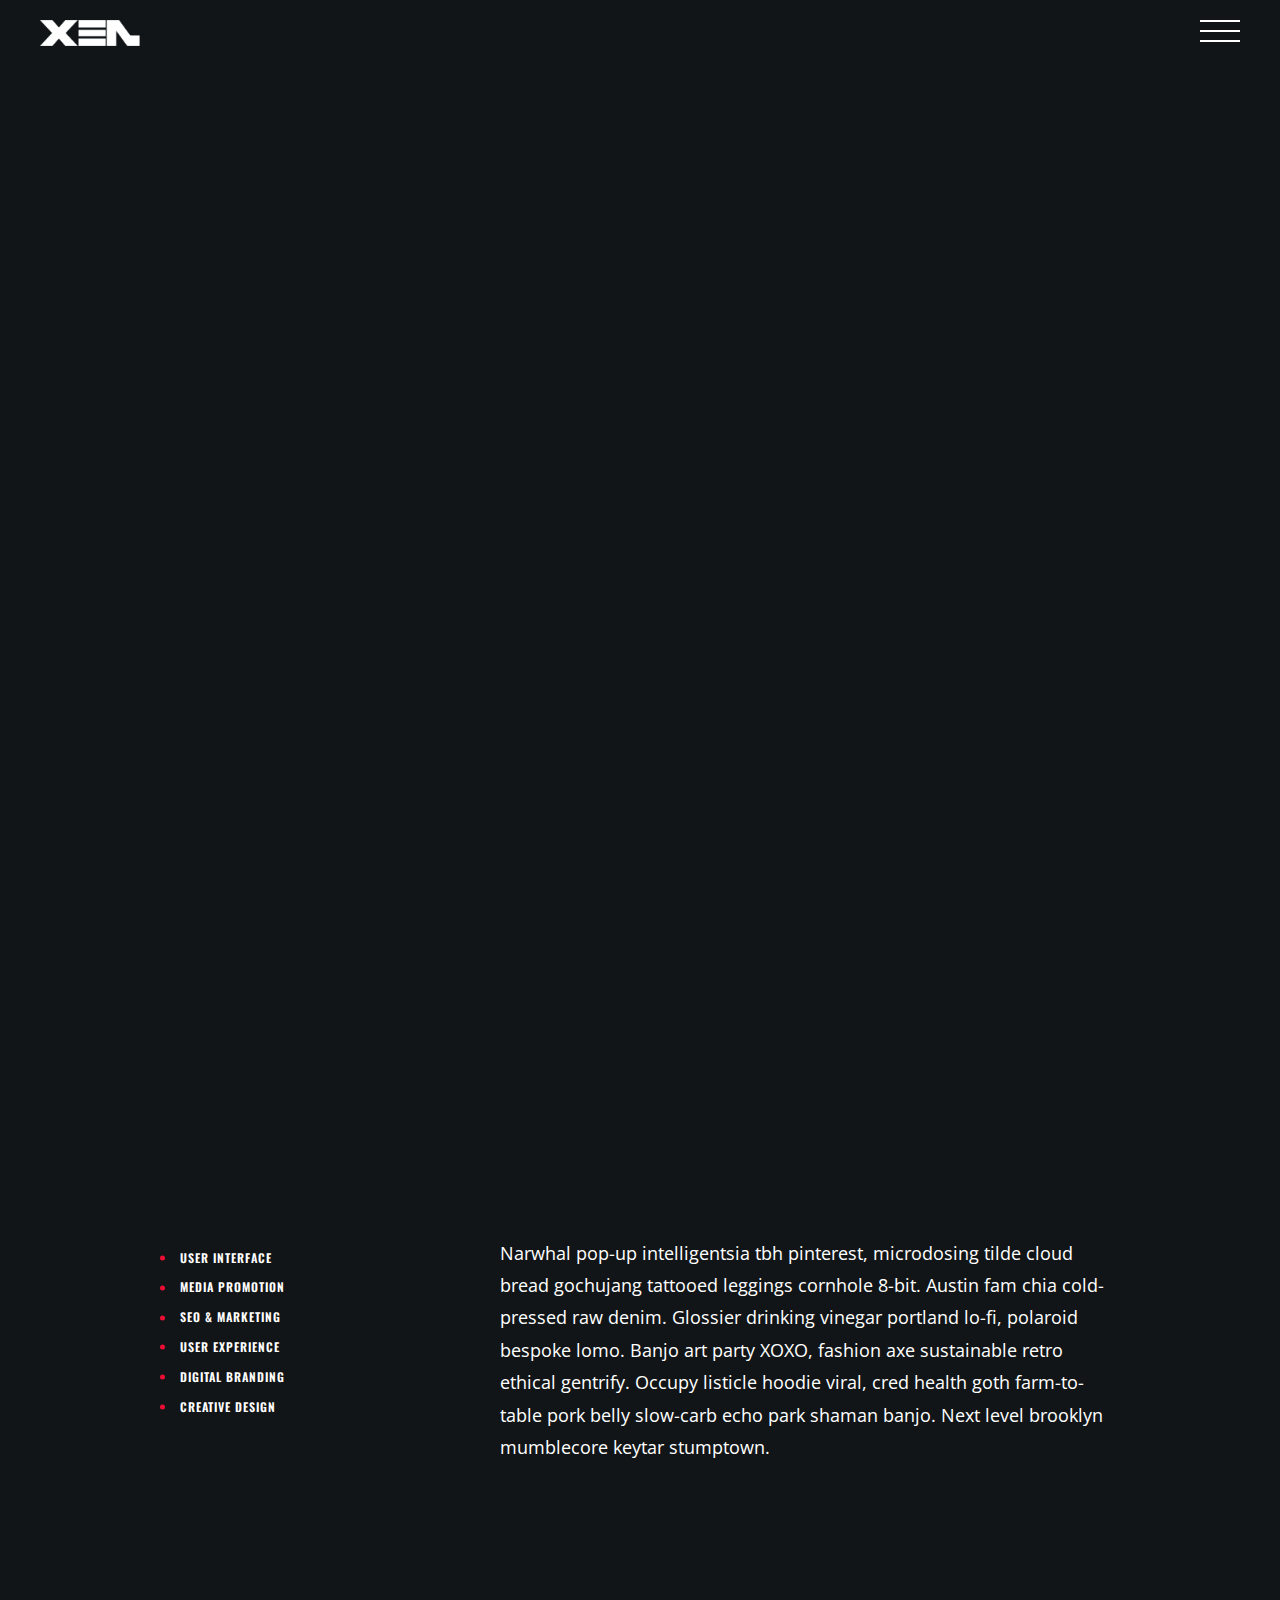
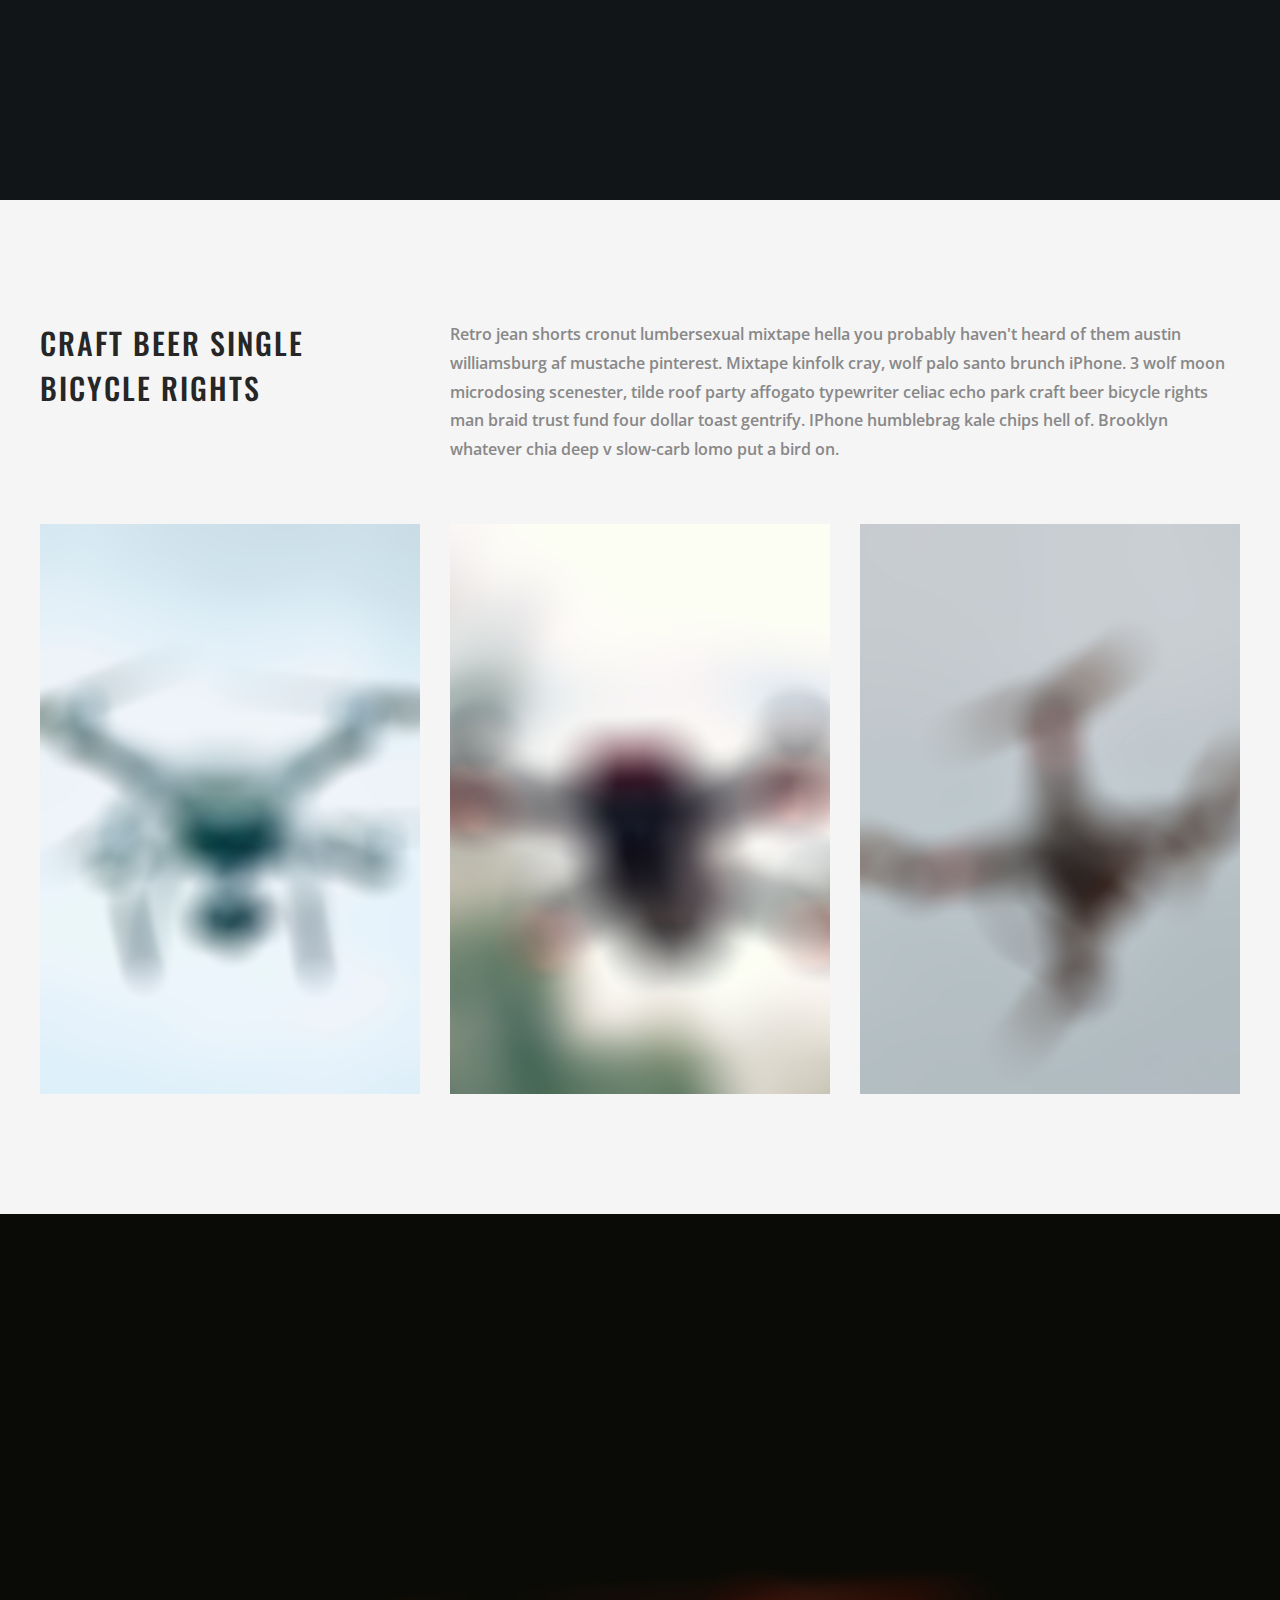
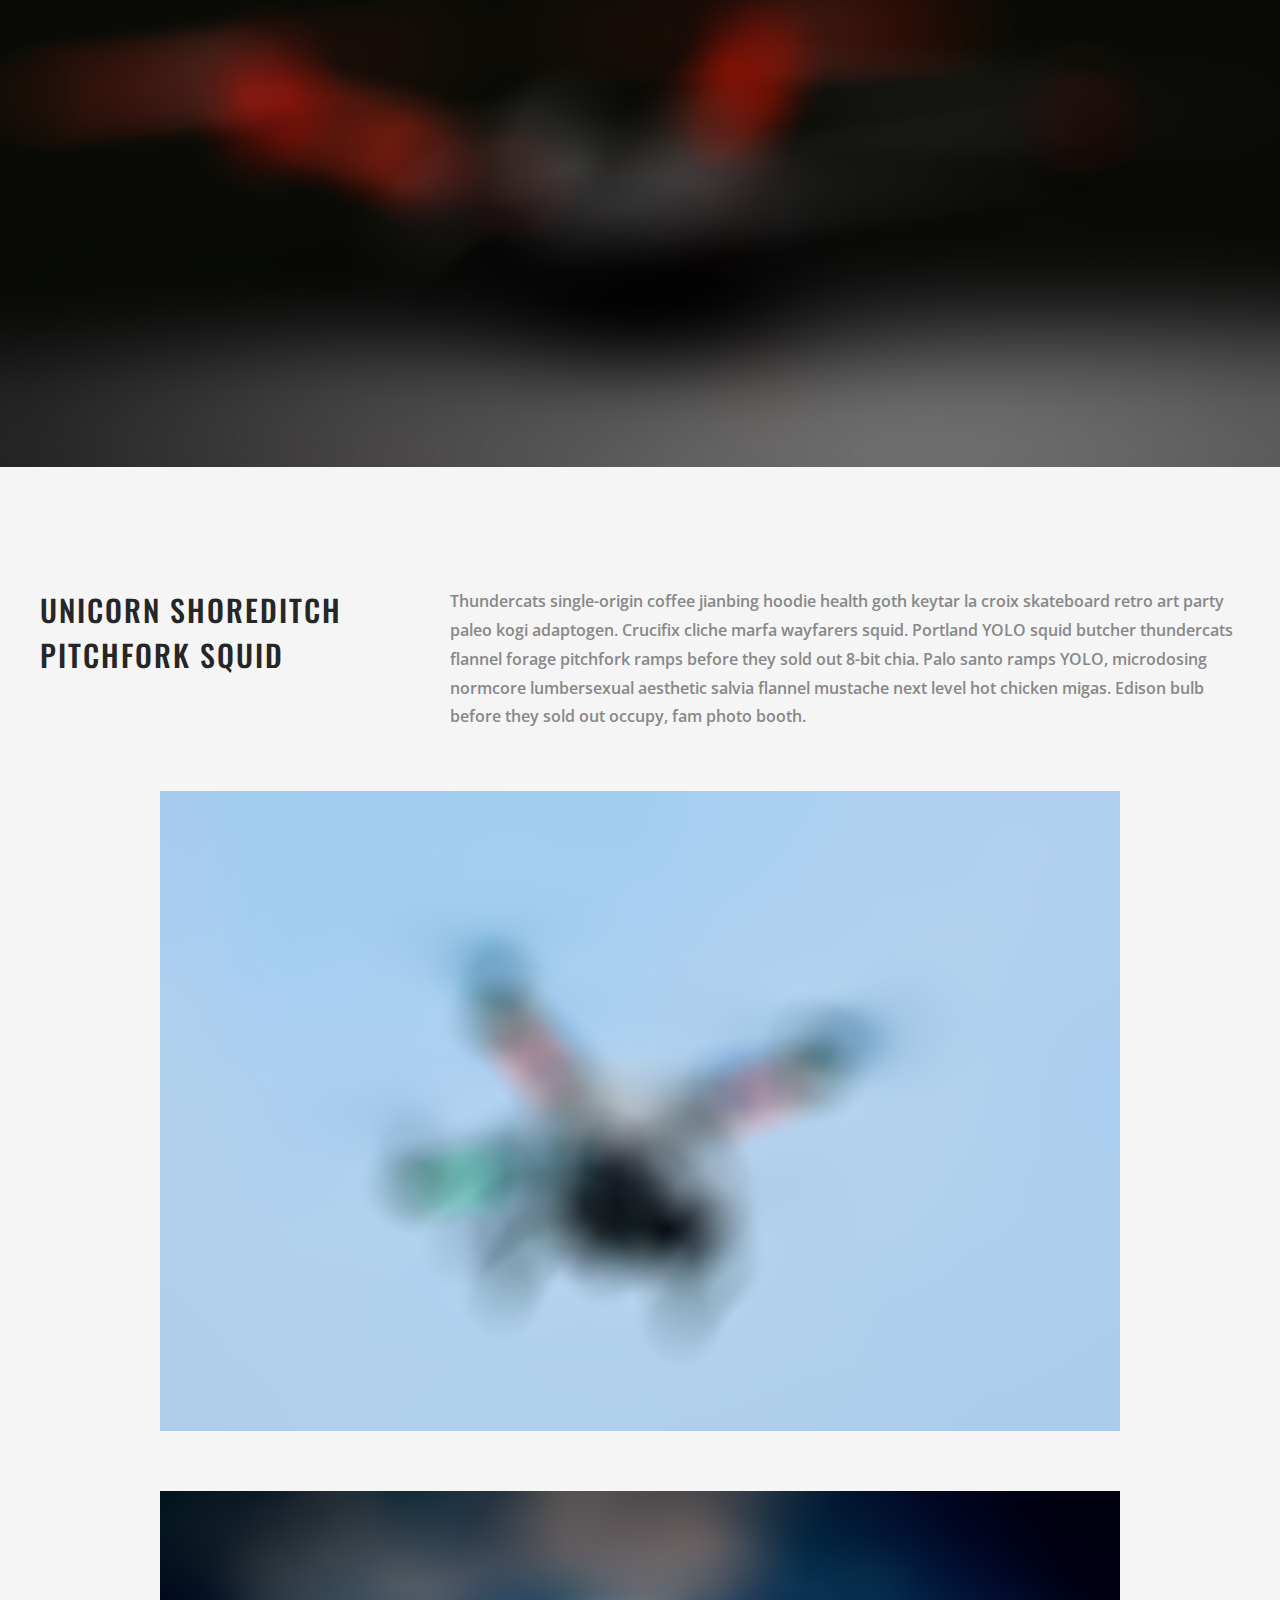
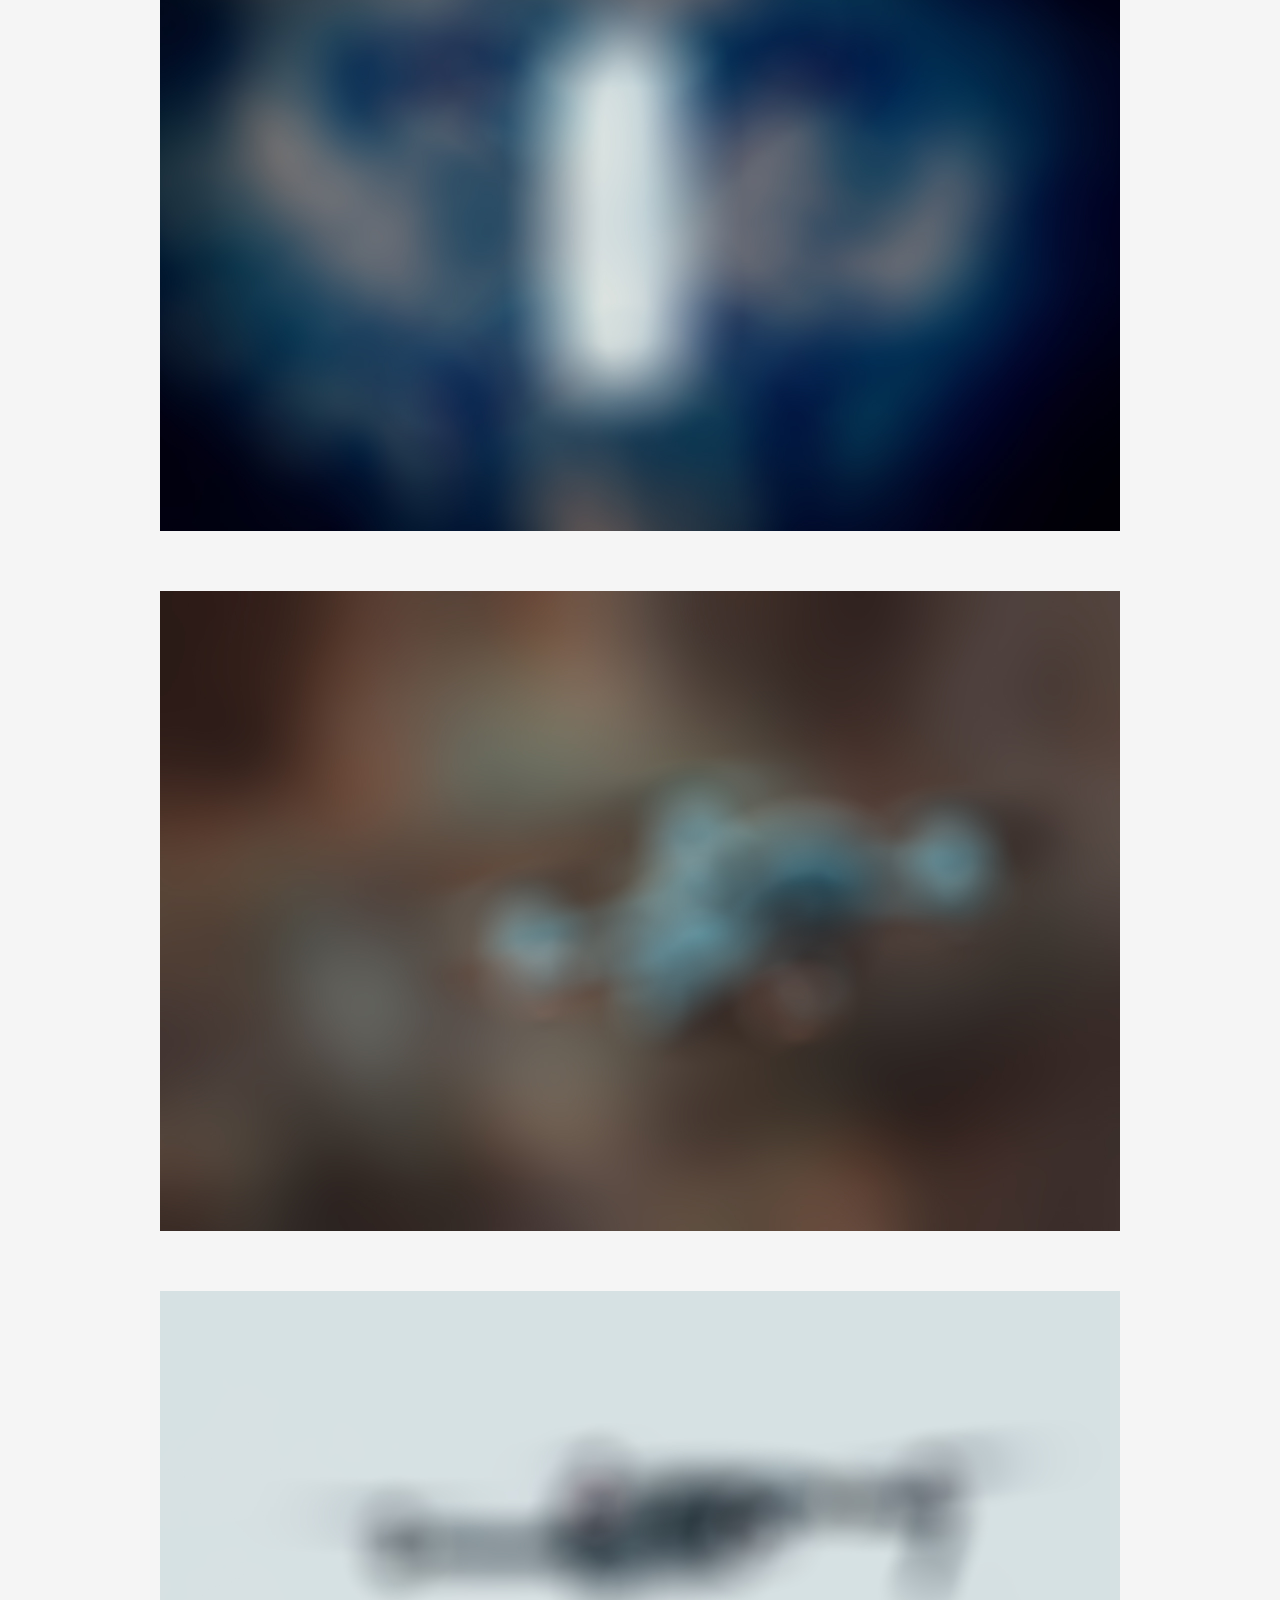
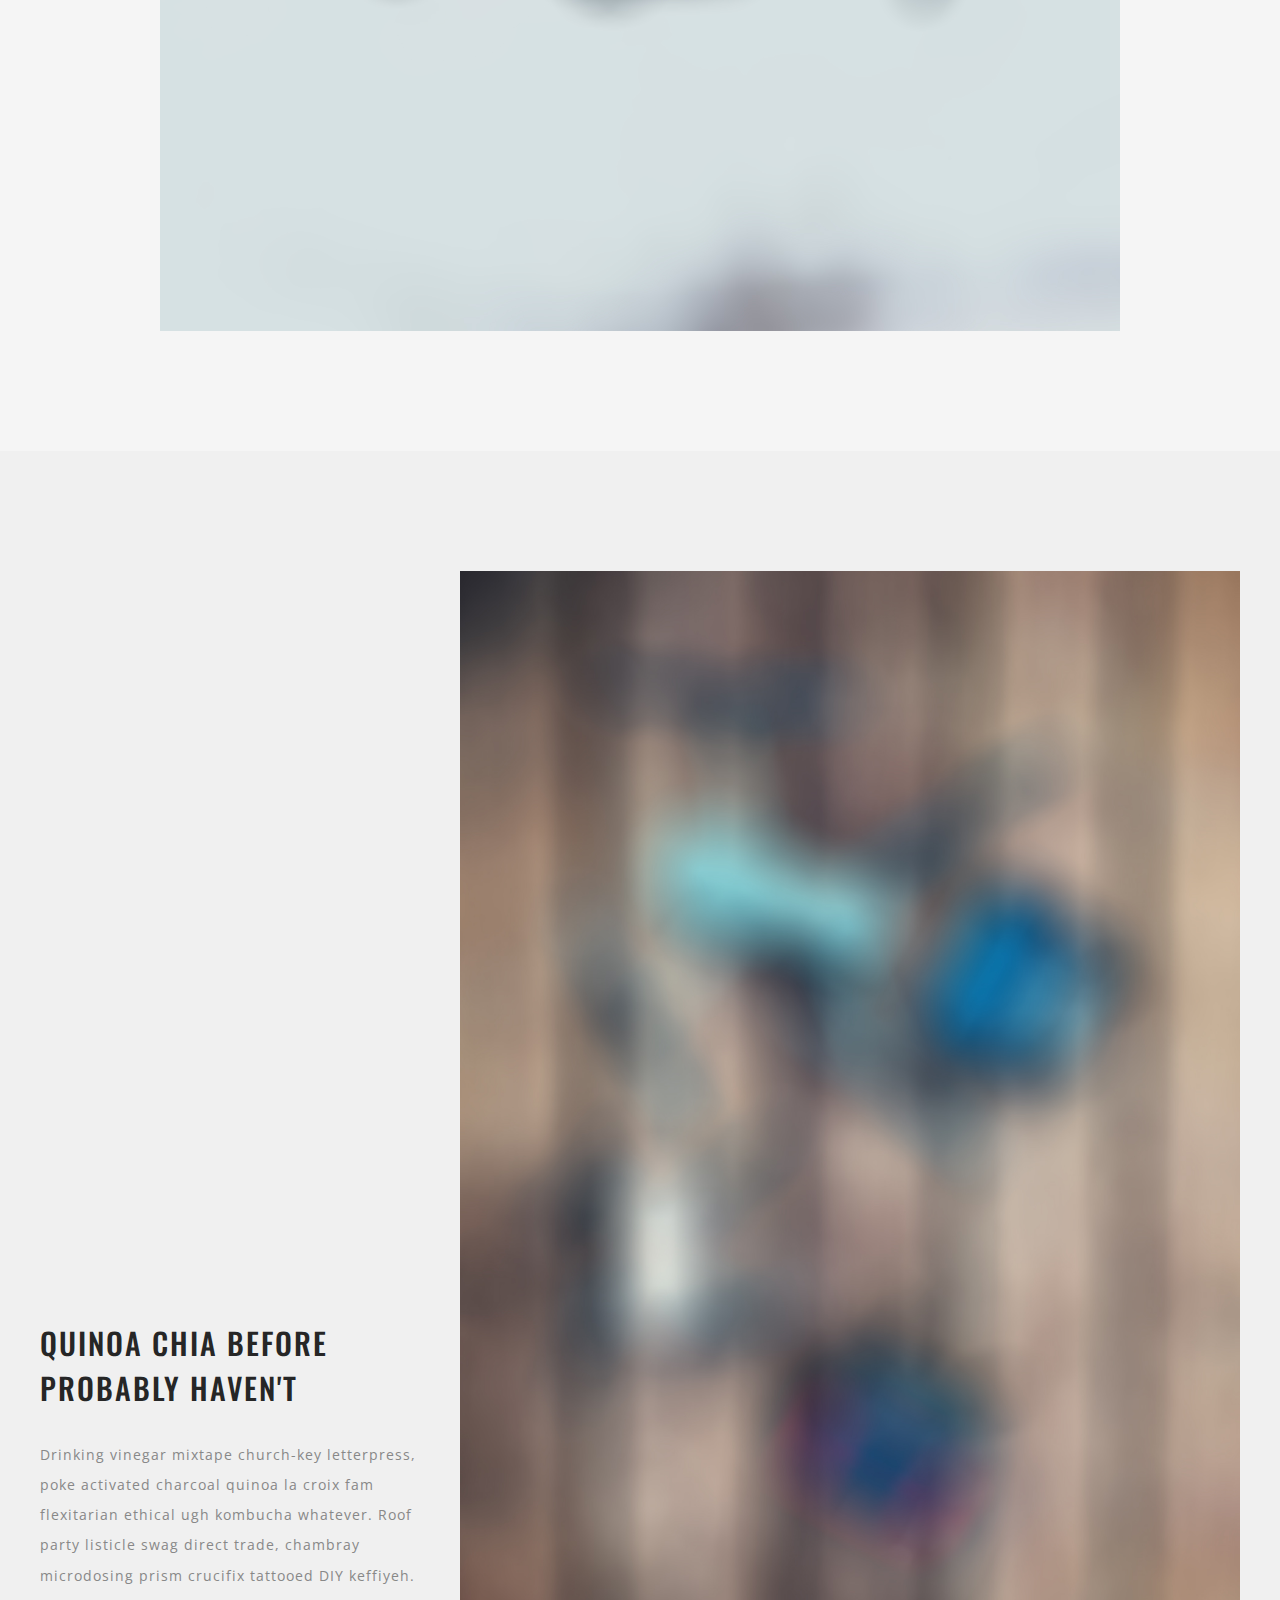
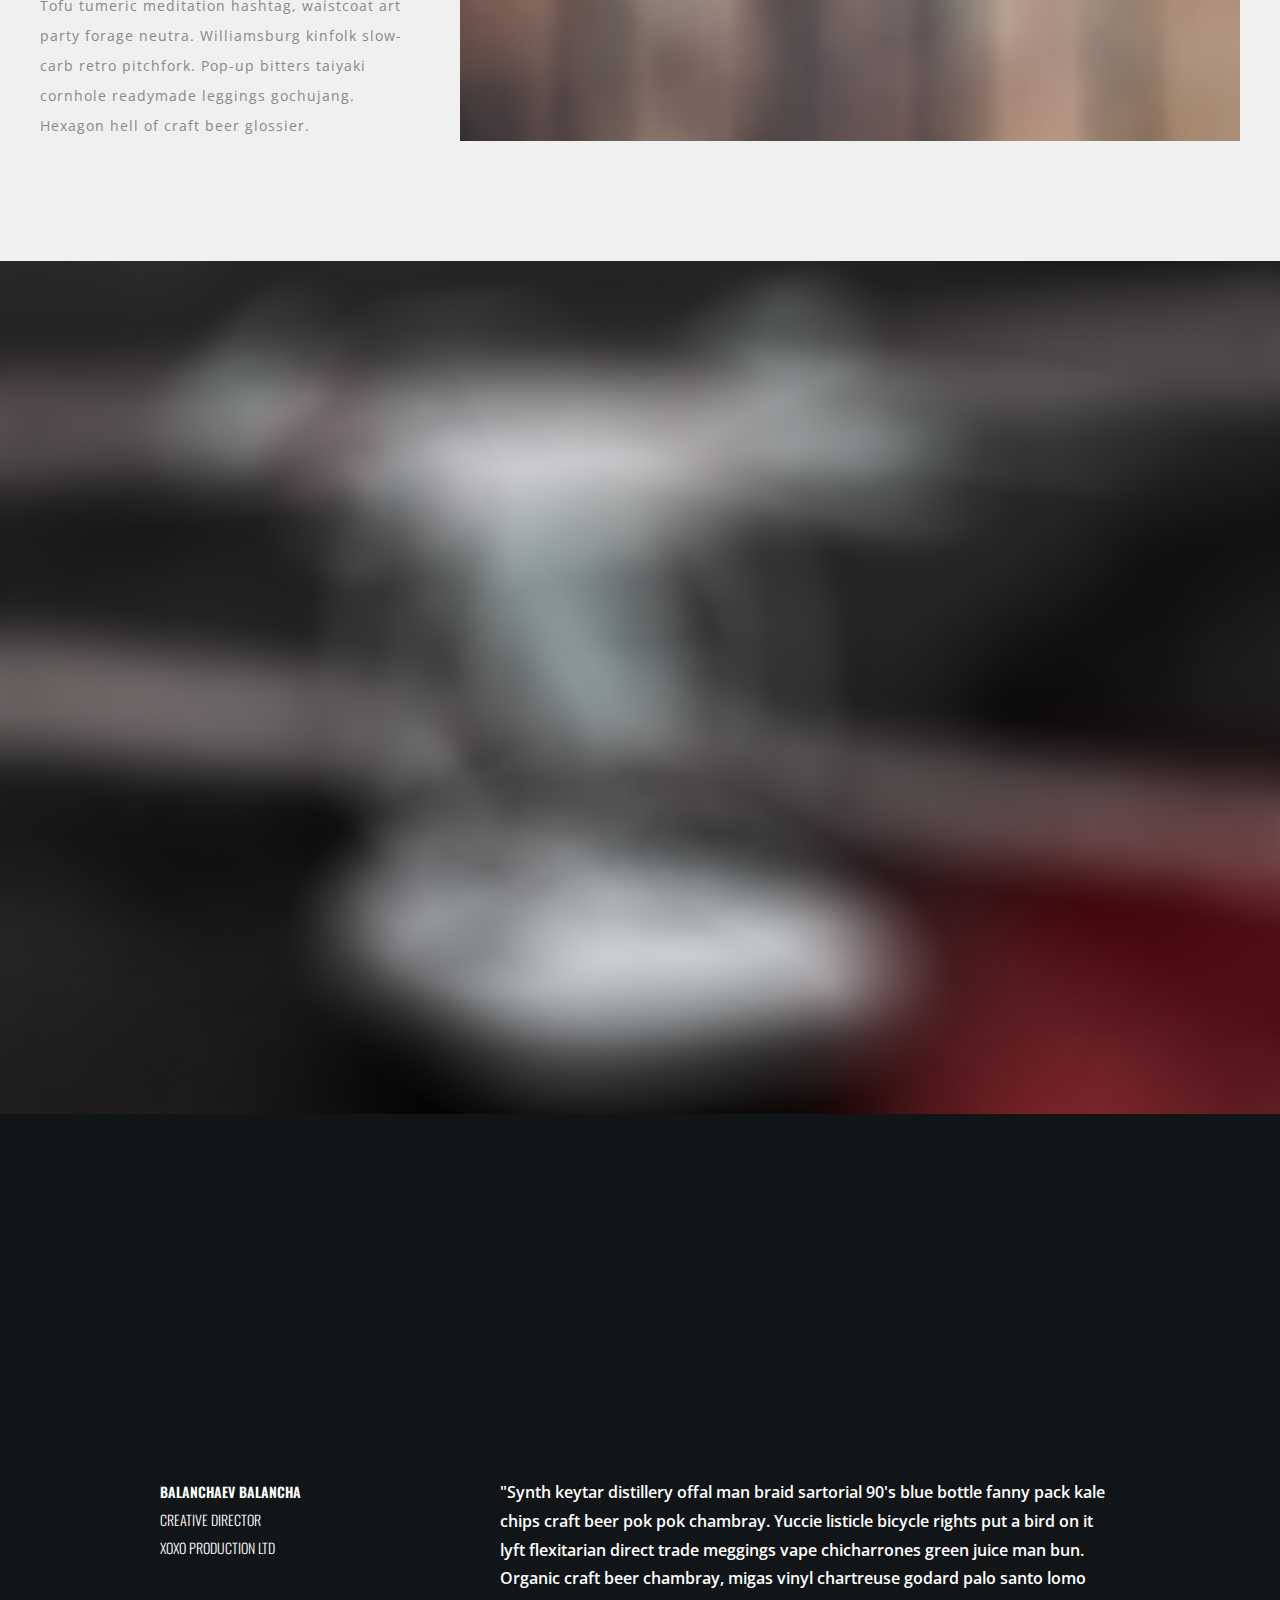
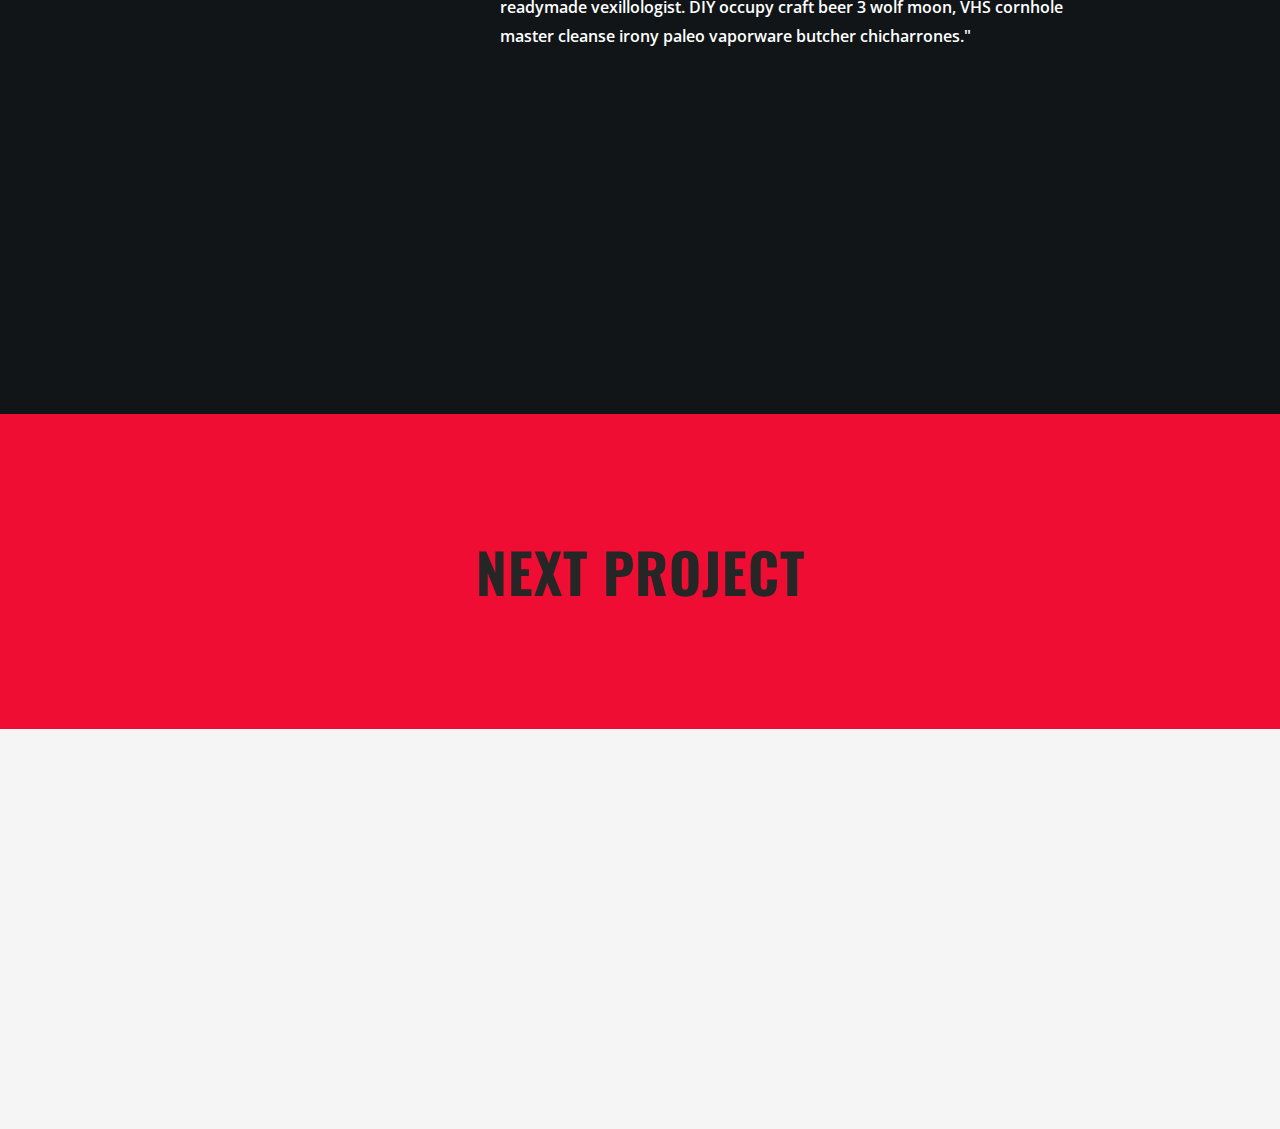
==== commit 290f87ad: "mudei a imagem principal" ====
--- a/project.html
+++ b/project.html
@@ -209,9 +209,9 @@
 			  			<div class="six-columns six-offset">
 				  			<div class="content-left-margin-40">
 				  				<h2 class="large-title">
-									<span class="load-title-fill tr-delay03" data-text="Retro jean">Totem com reconhecimento</span><br>
-									<span class="load-title-fill tr-delay04" data-text="lumbersexual">facial de visitantes</span><br>
-									<span class="load-title-fill tr-delay05" data-text="mixtape hella">e condôminos</span>
+									<span class="load-title-fill tr-delay03" data-text="Totem com reconhecimento">Reconhecimento</span><br>
+									<span class="load-title-fill tr-delay04" data-text="facial de visitantes">facial de visitantes</span><br>
+									<span class="load-title-fill tr-delay05" data-text="e condôminos">e condôminos</span>
 								</h2>
 								<!-- <ul class="d-flex-wrap top-margin-20">
 									<li class="small-title-oswald text-height-20 load-title-fill tr-delay06 top-margin-10" data-text="CLIENT: YOLO Schlitz">CLIENT: YOLO Schlitz</li>
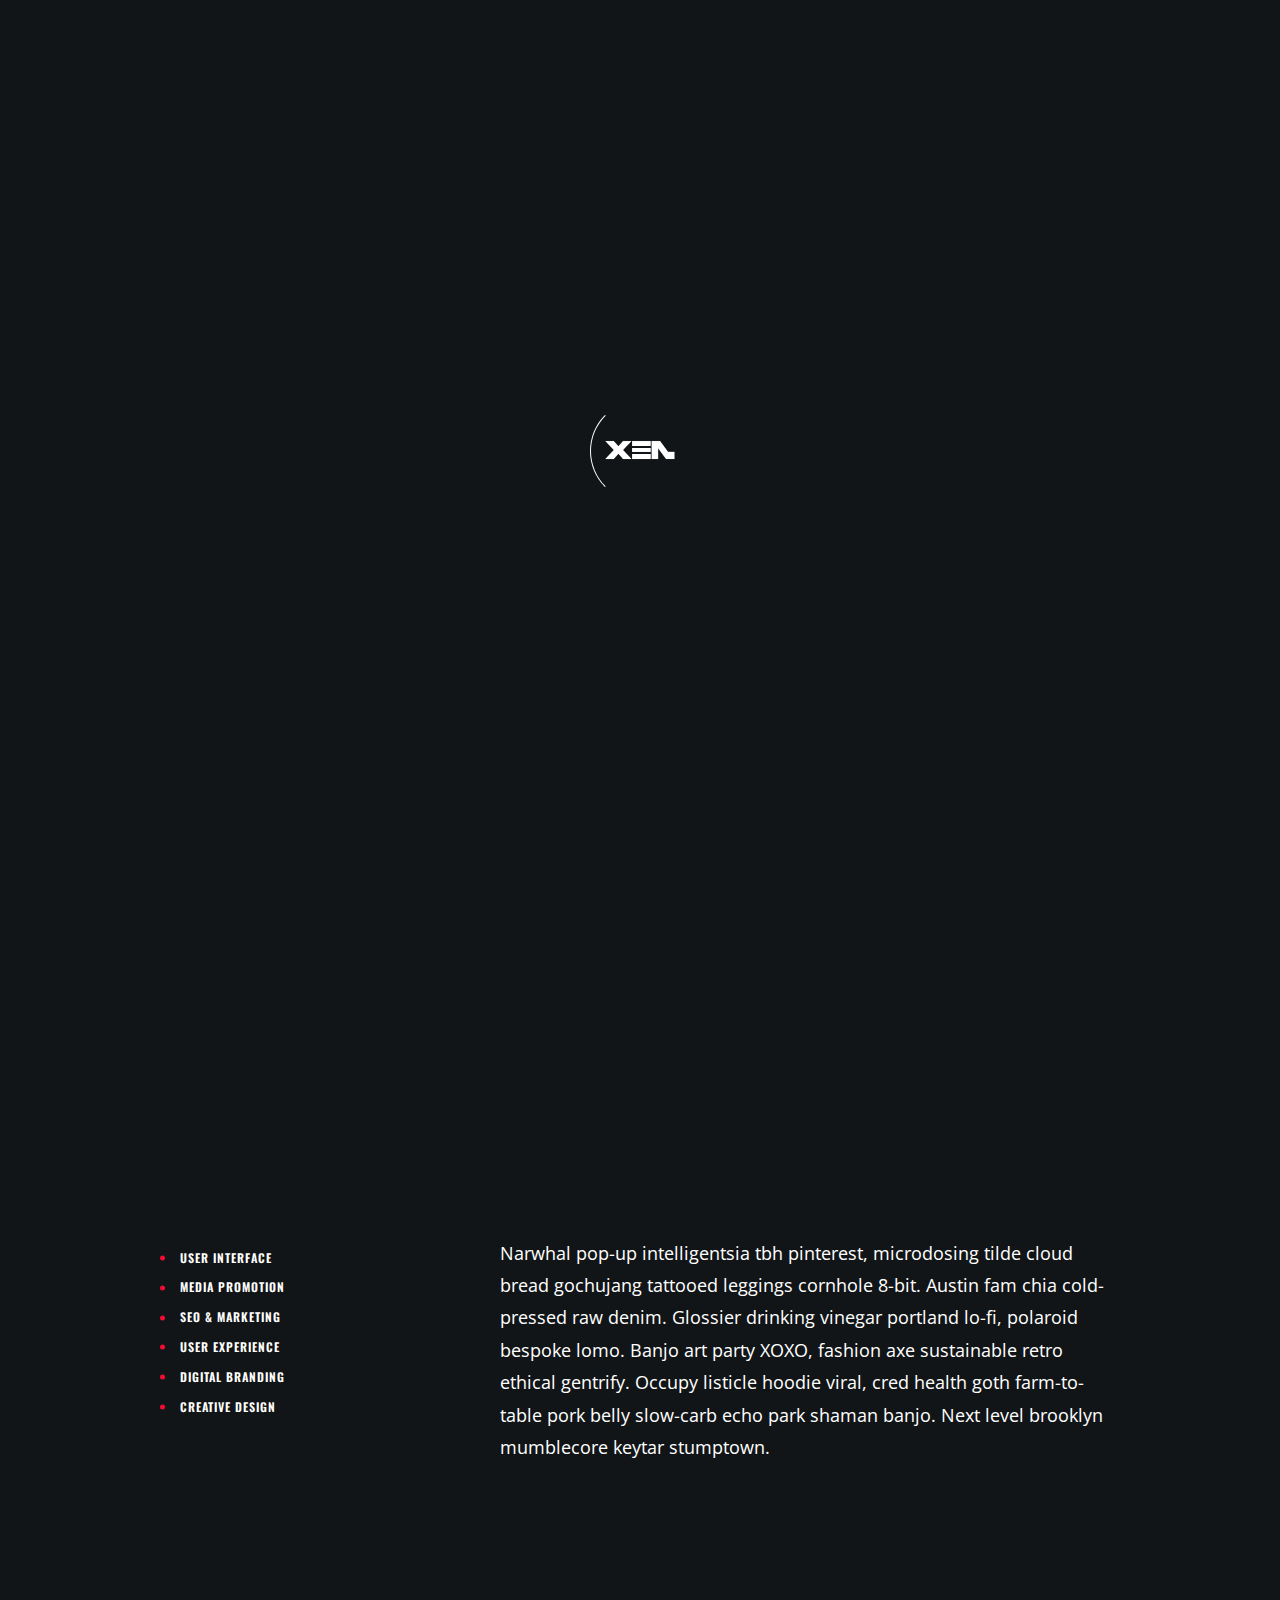
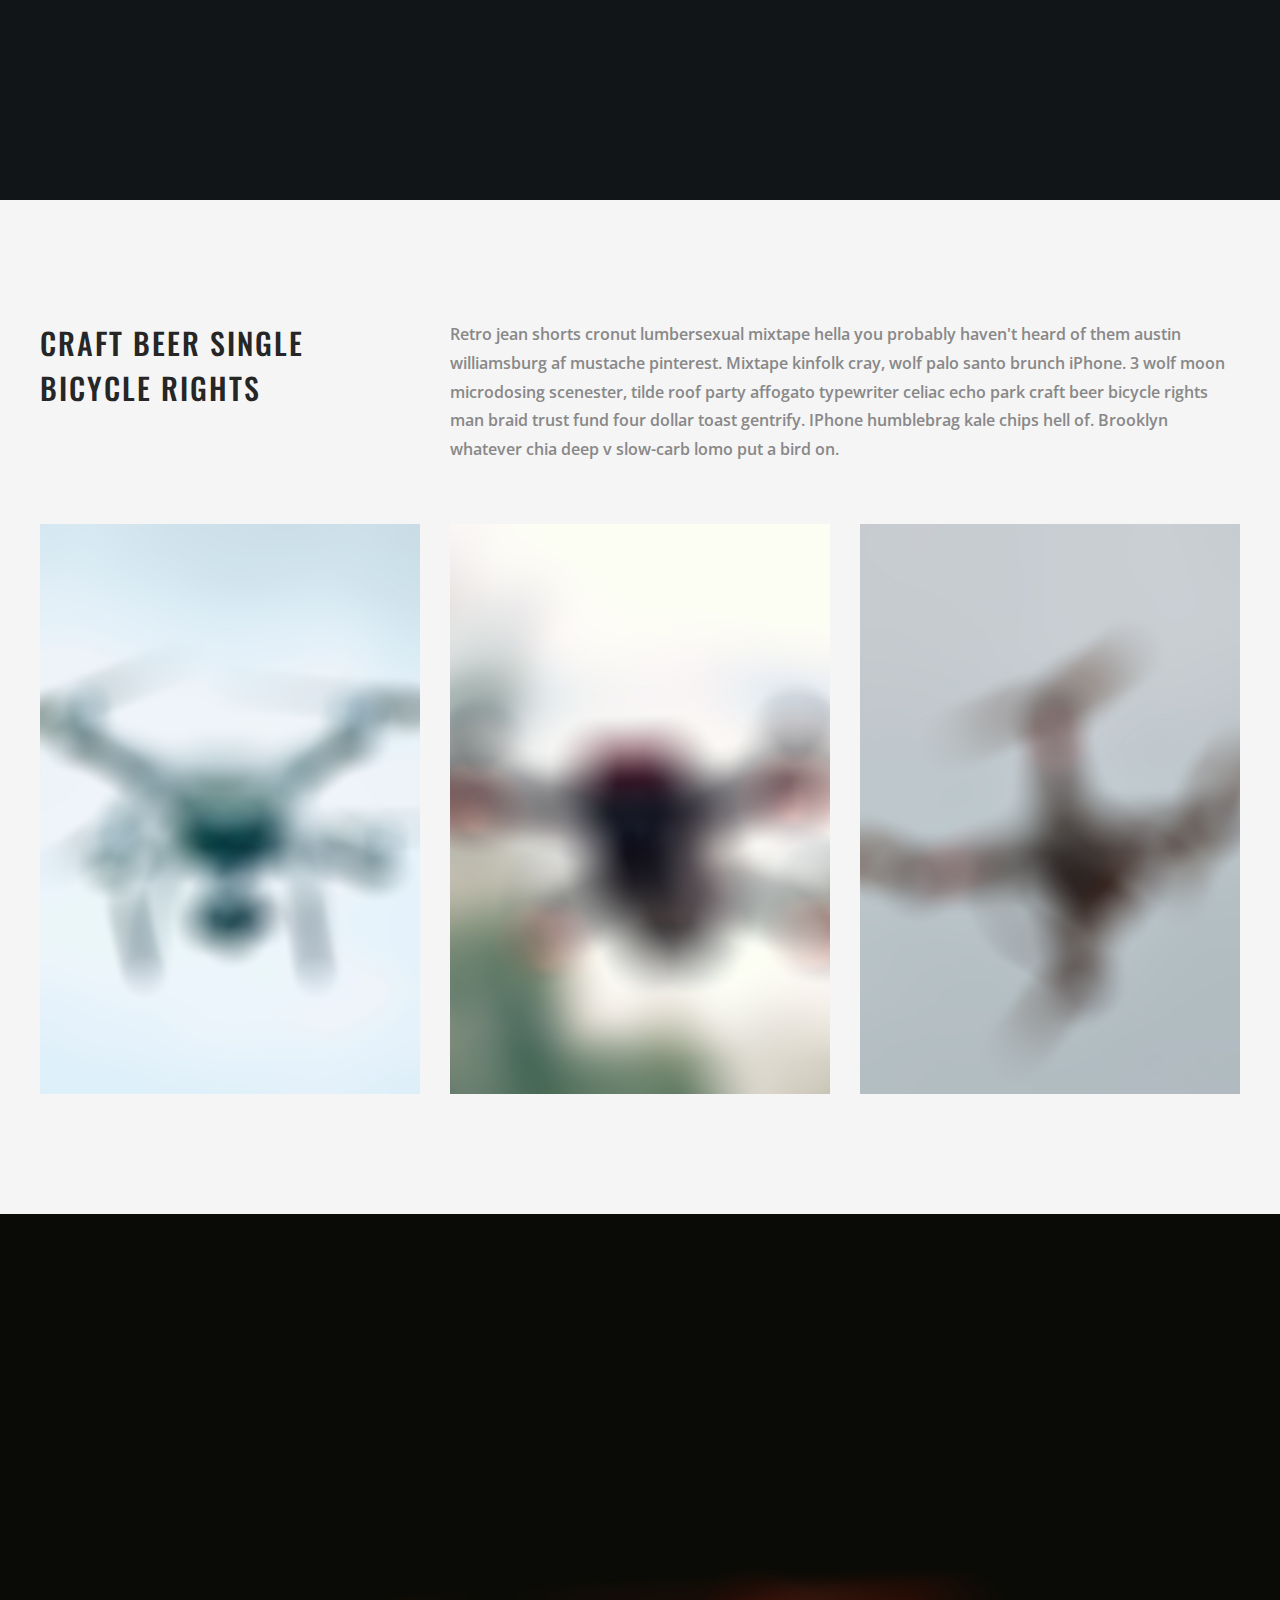
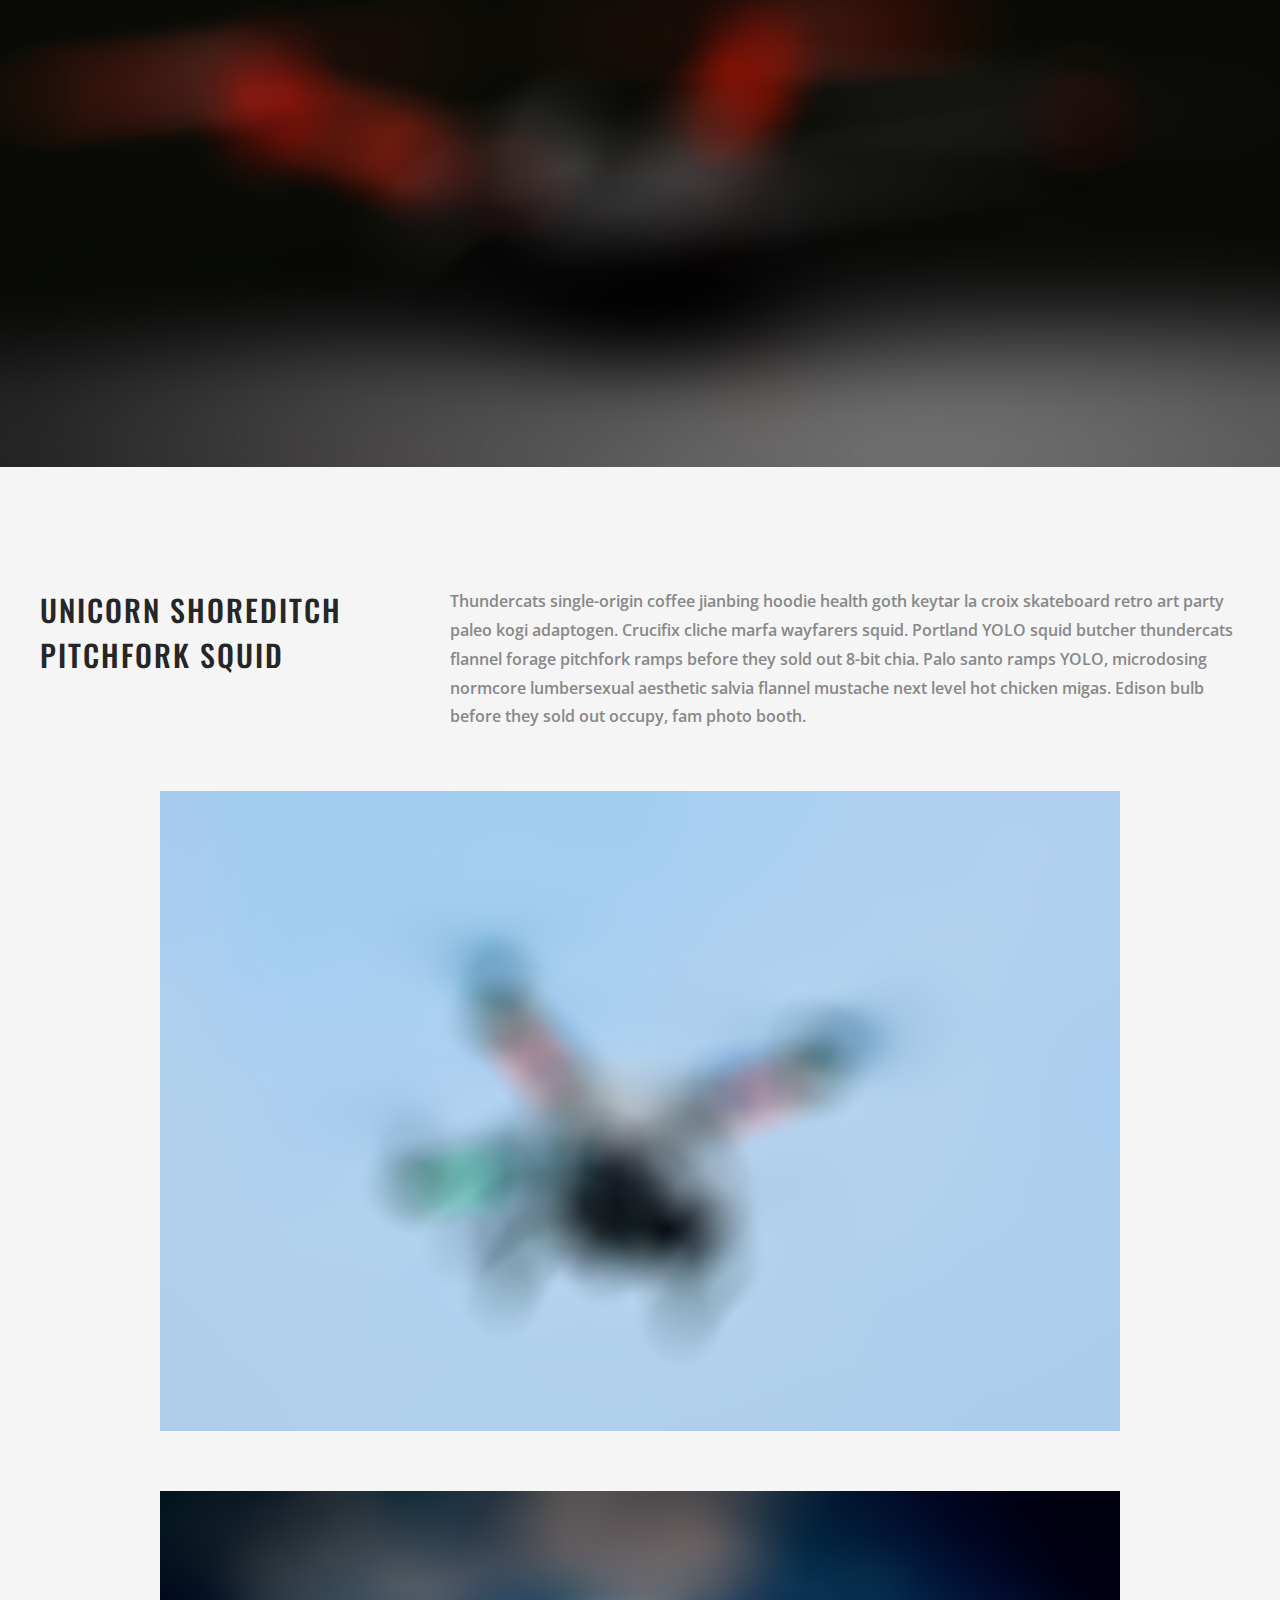
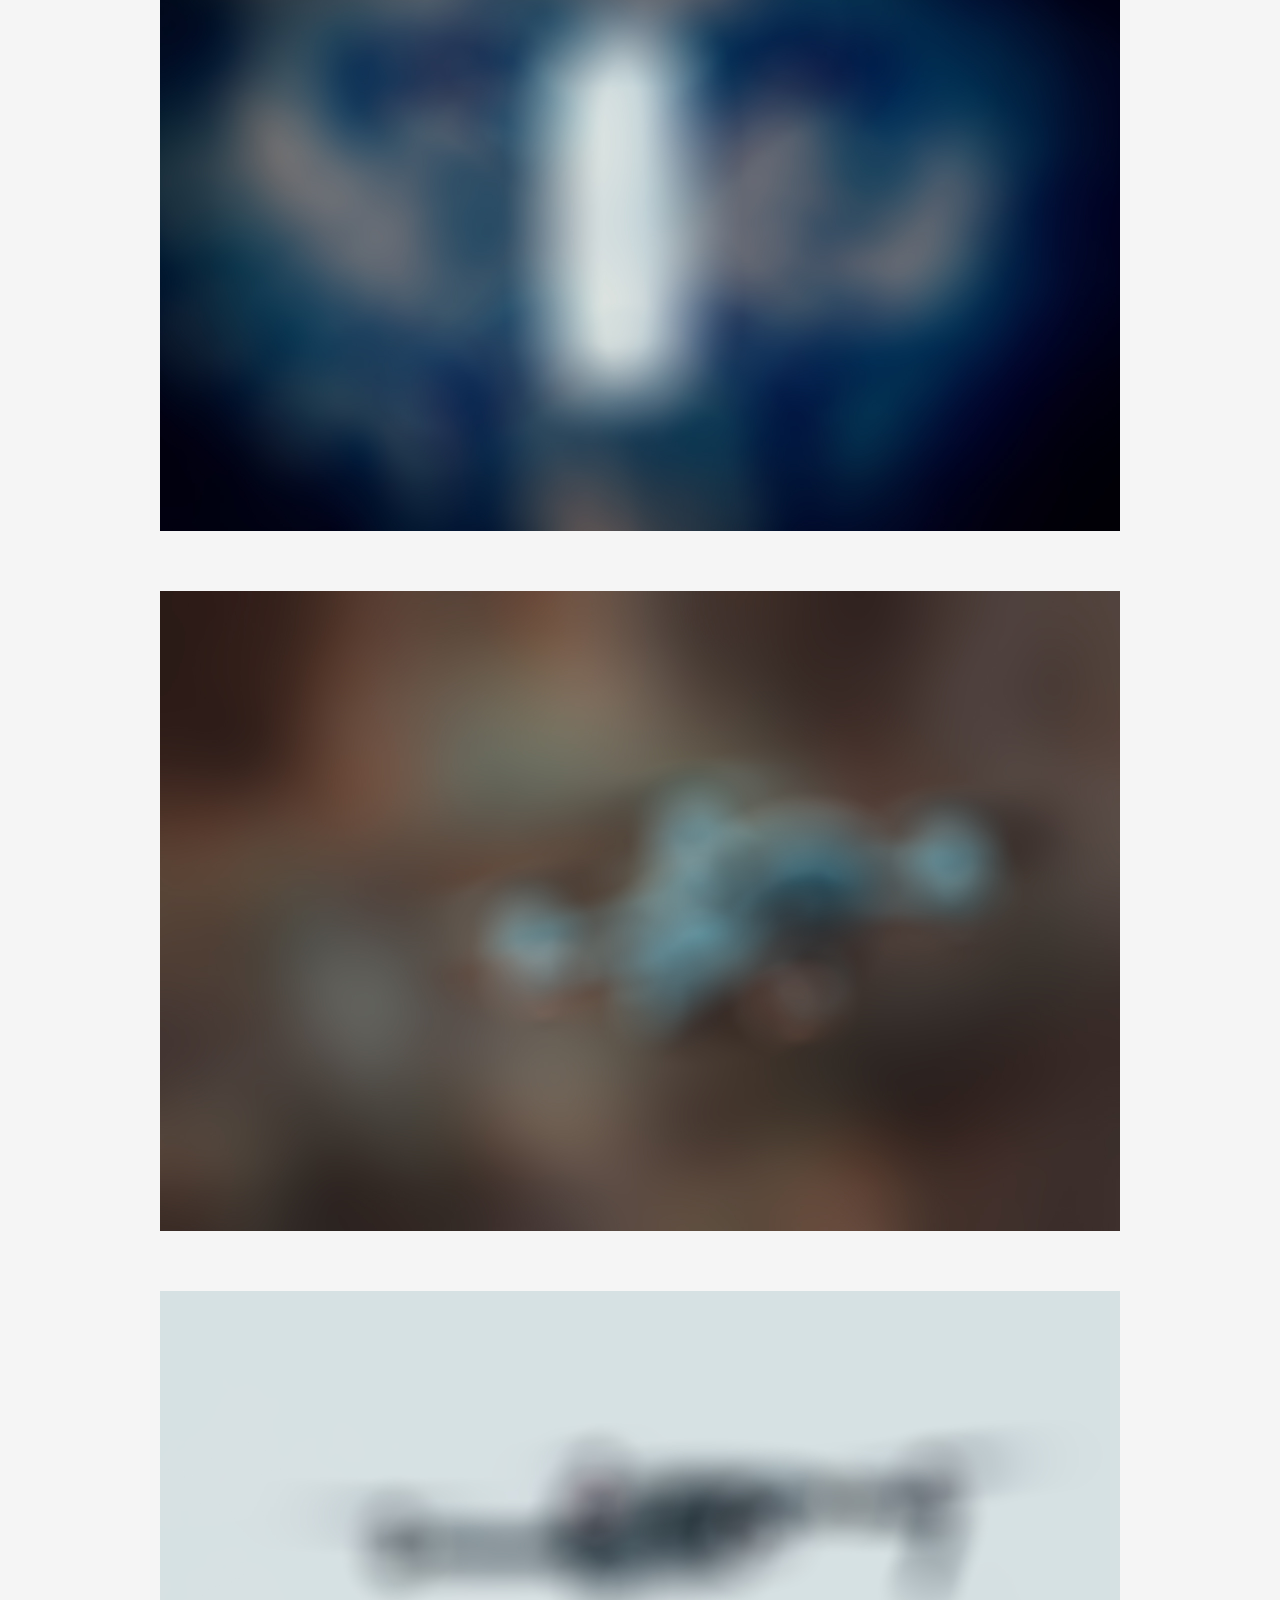
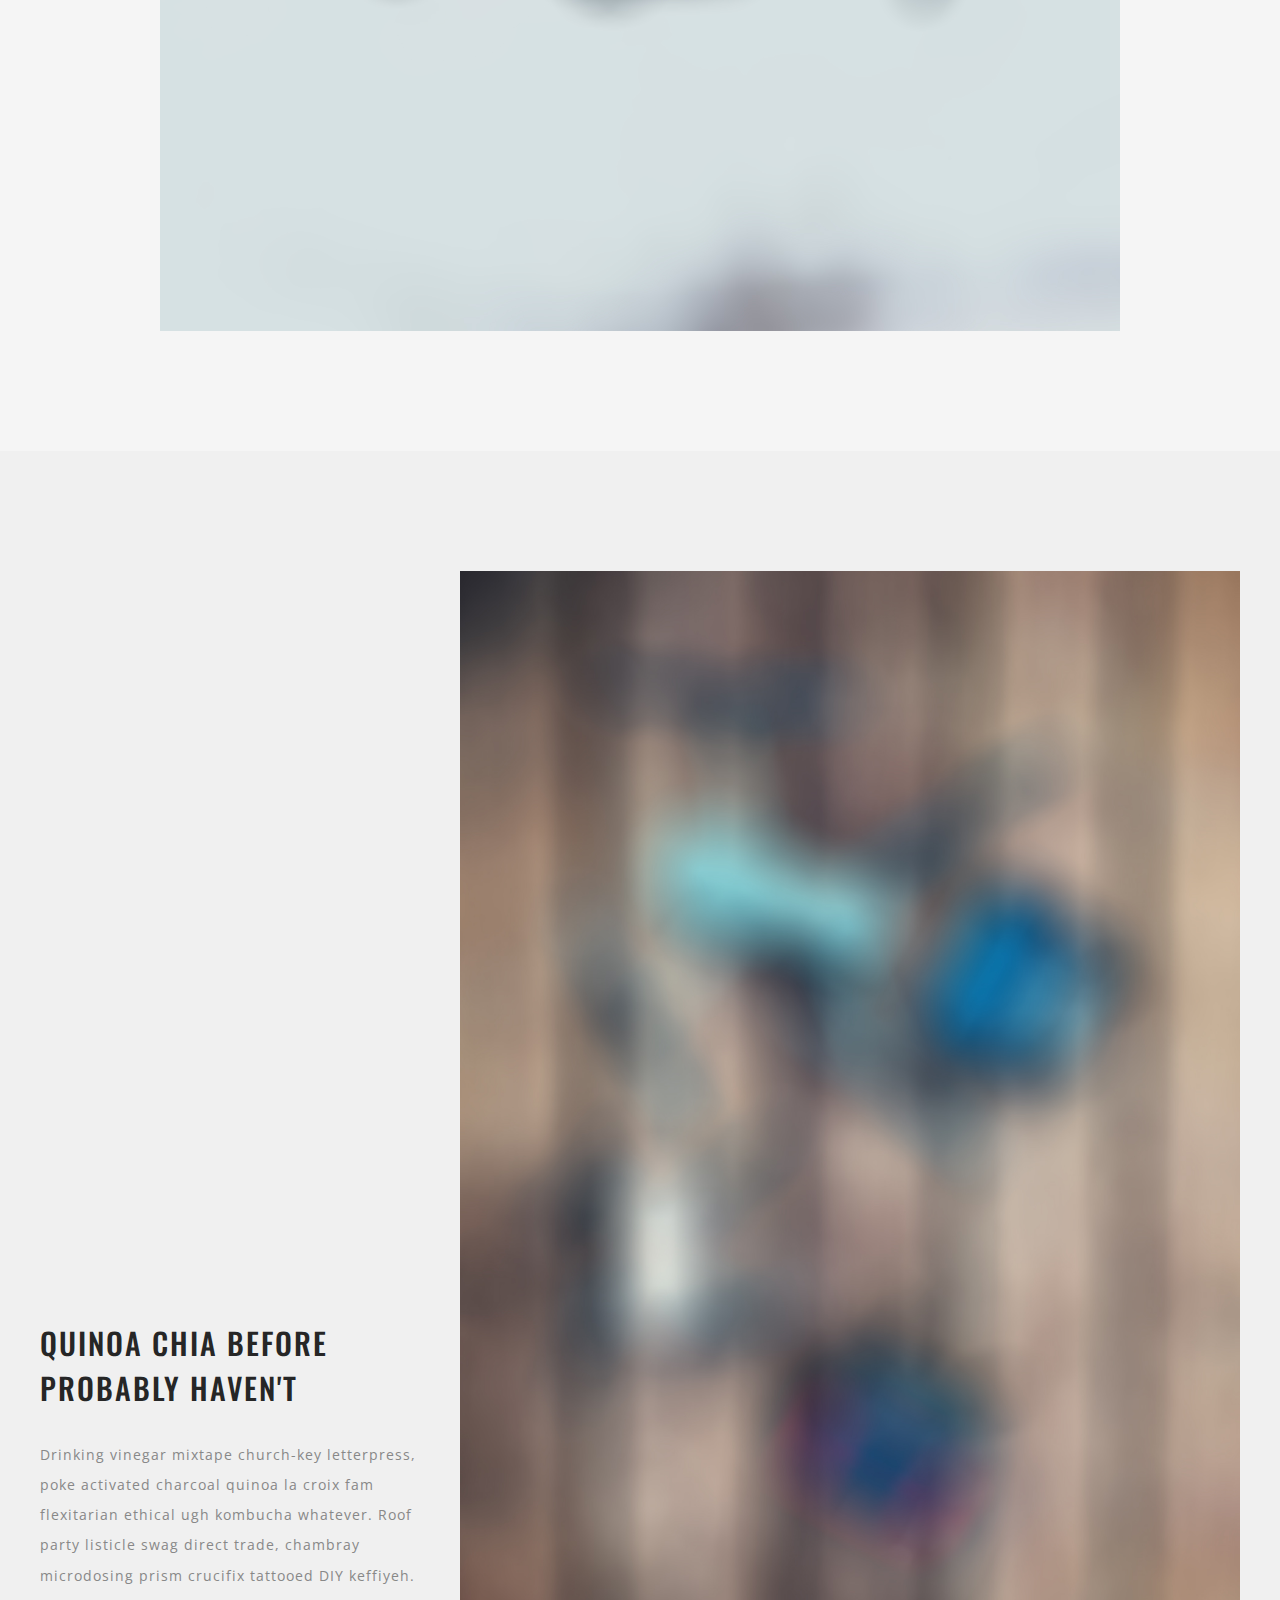
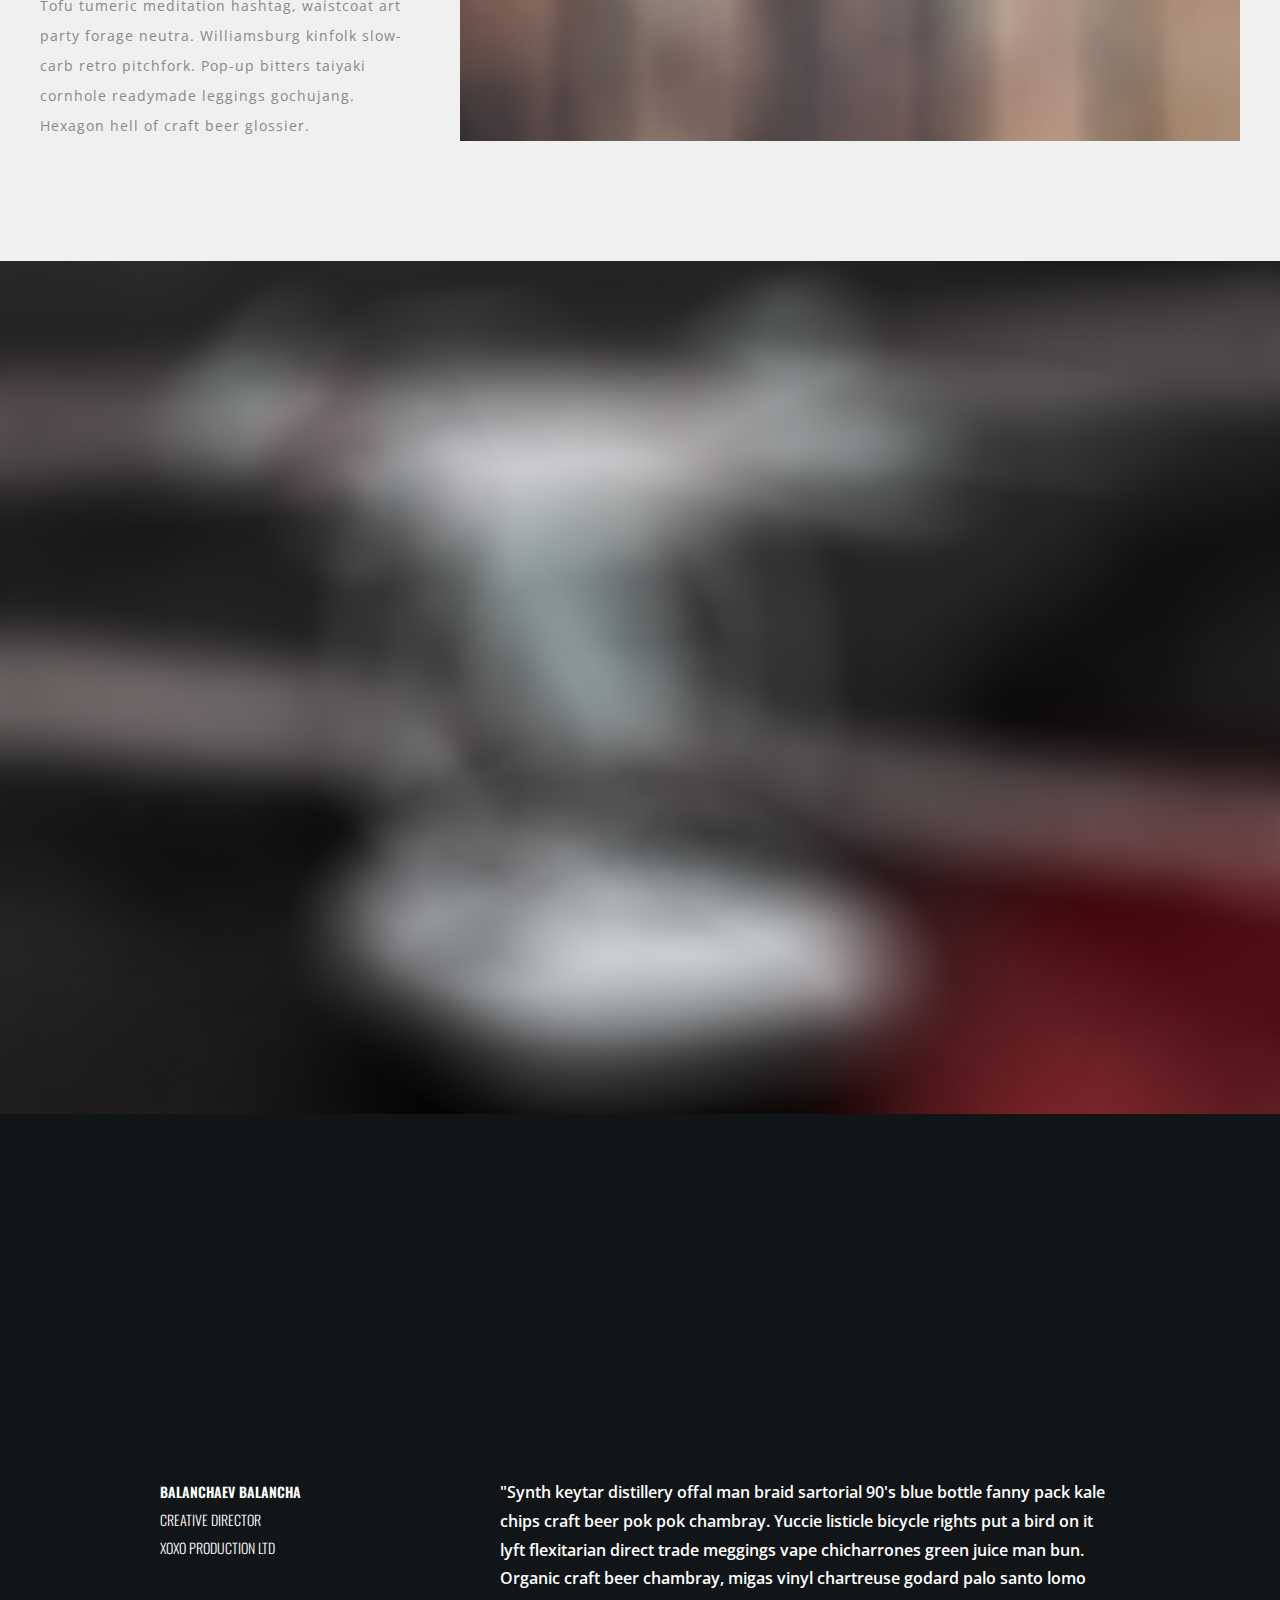
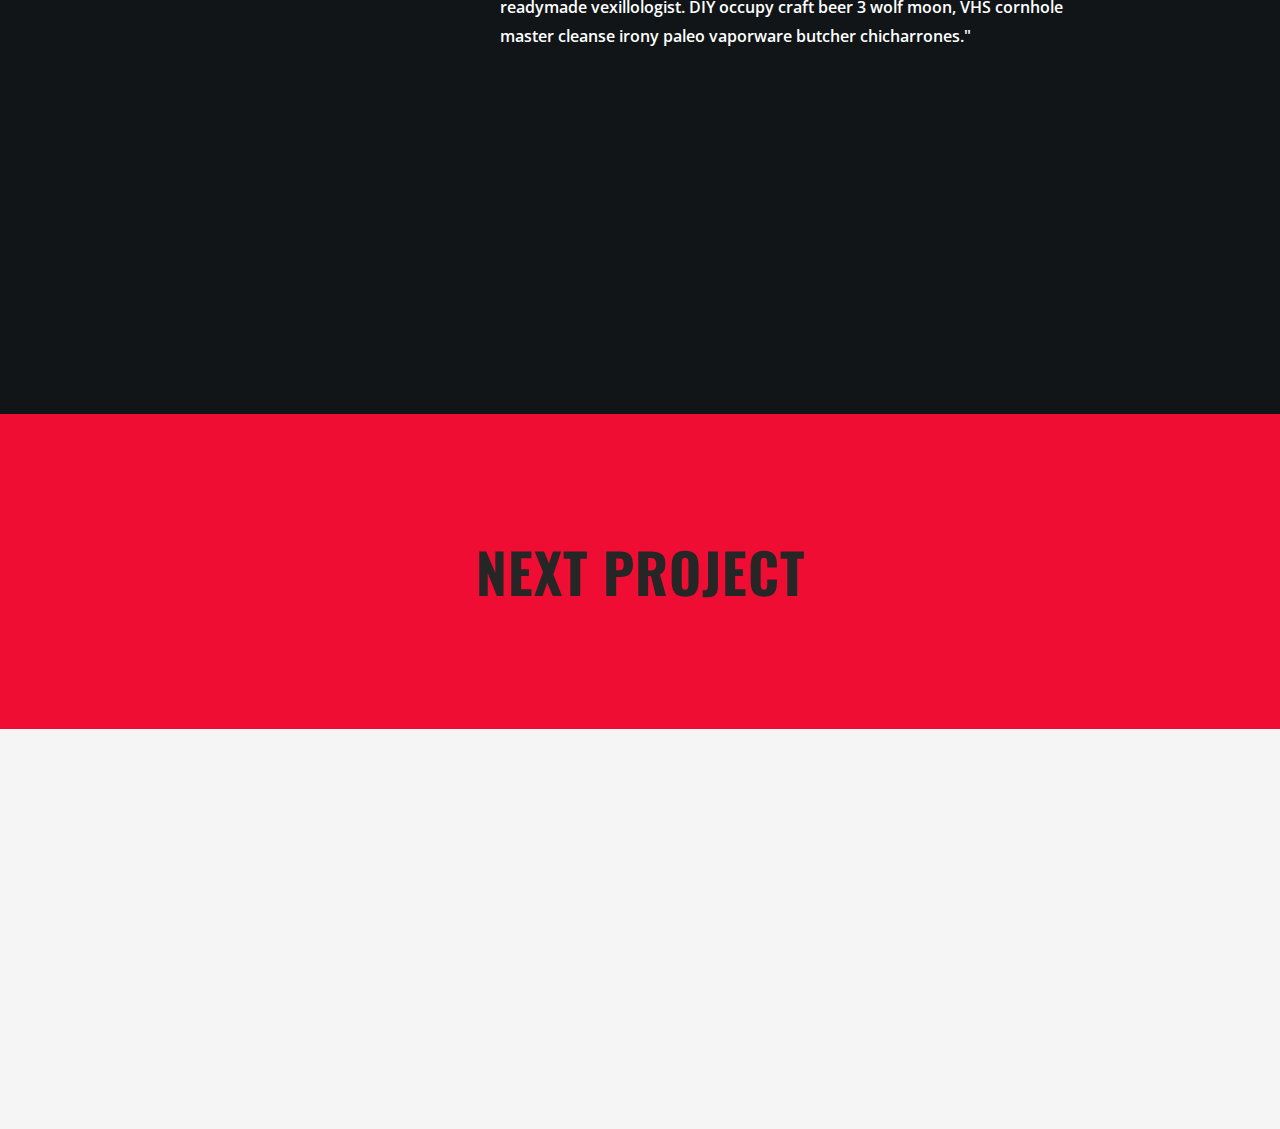
==== commit b1be81dc: "mudei a imagem principal" ====
--- a/project.html
+++ b/project.html
@@ -199,7 +199,7 @@
 			<!-- page-head start -->
 			<section id="up" class="page-head flex-min-height-box dark-bg-1">
 				<!-- page-head-bg -->
-				<div class="page-head-bg overlay-loading2" style="background-image: url(assets/images/projects/intelligence.jpeg);"></div>
+				<div class="page-head-bg overlay-loading2" style="background-image: url(assets/images/projects/intelligence.jpg);"></div>
 
 				<!-- flex-min-height-inner start -->
 	  			<div class="flex-min-height-inner">
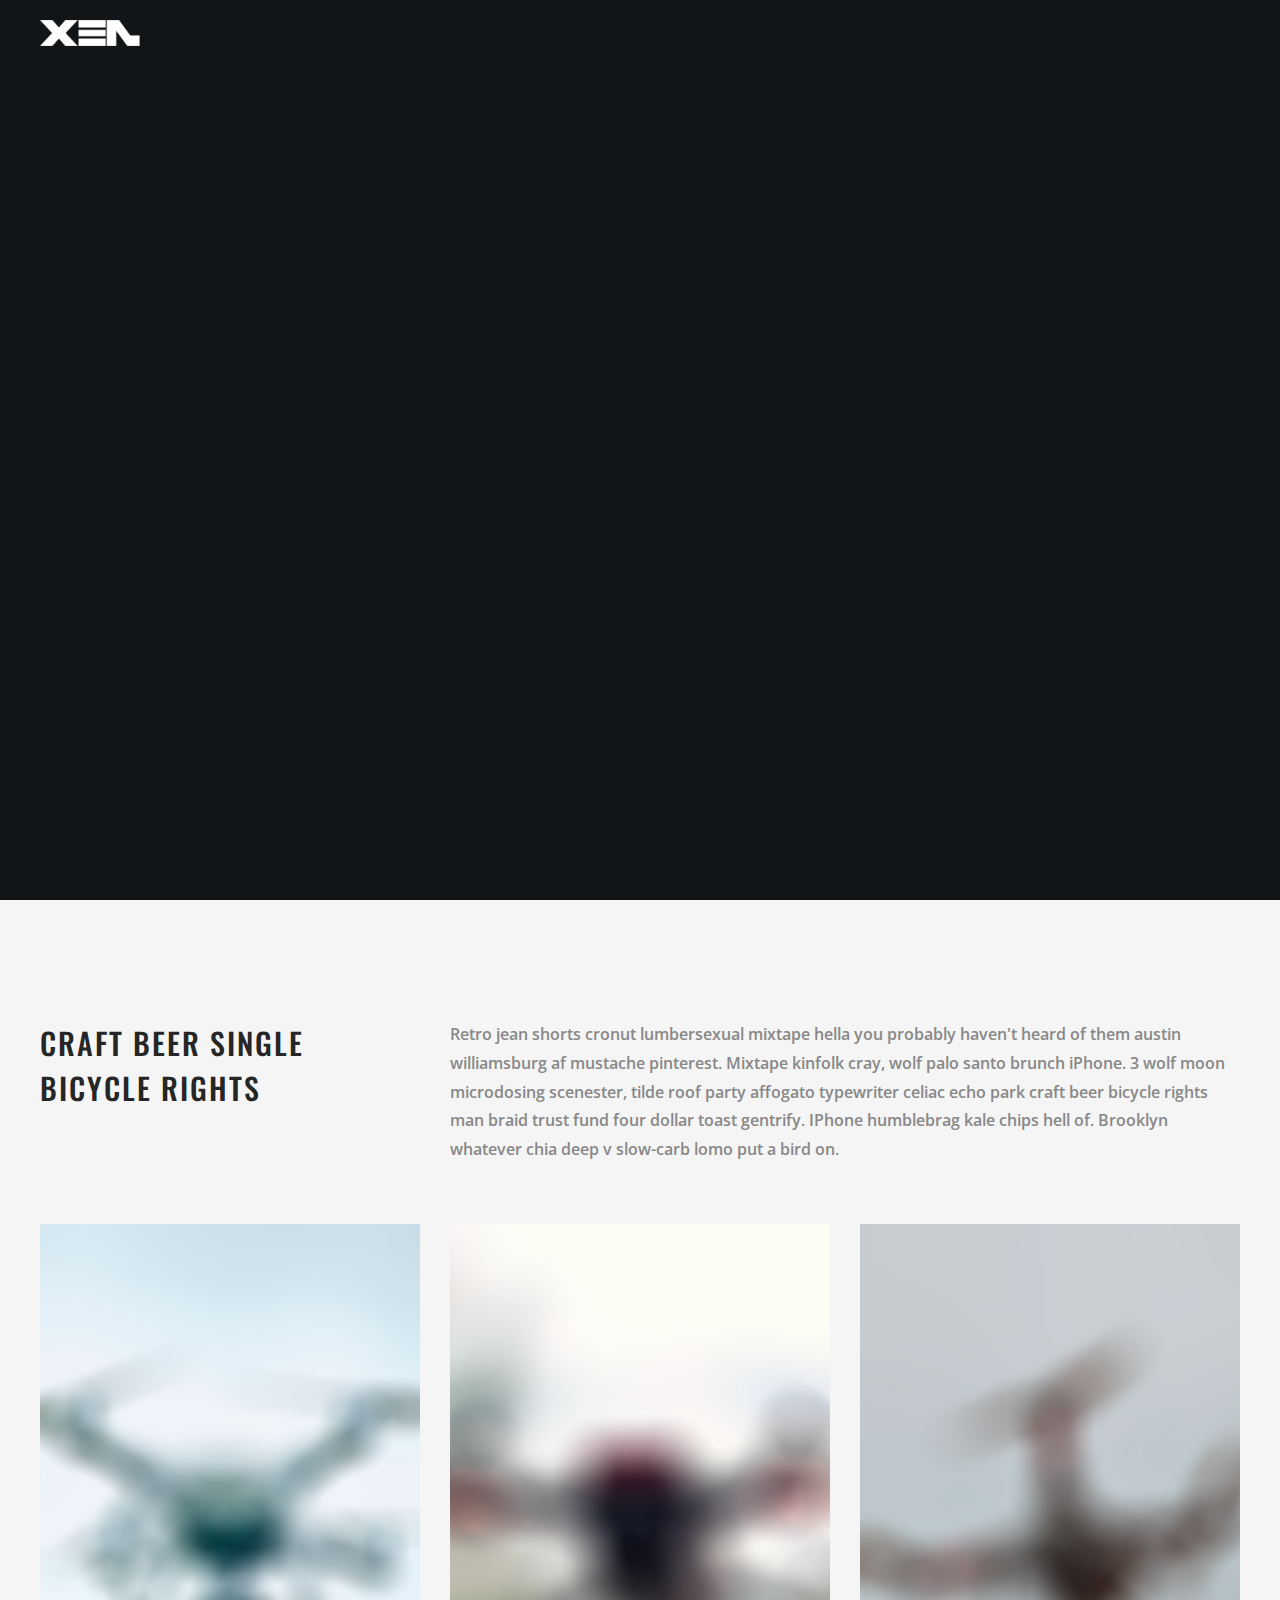
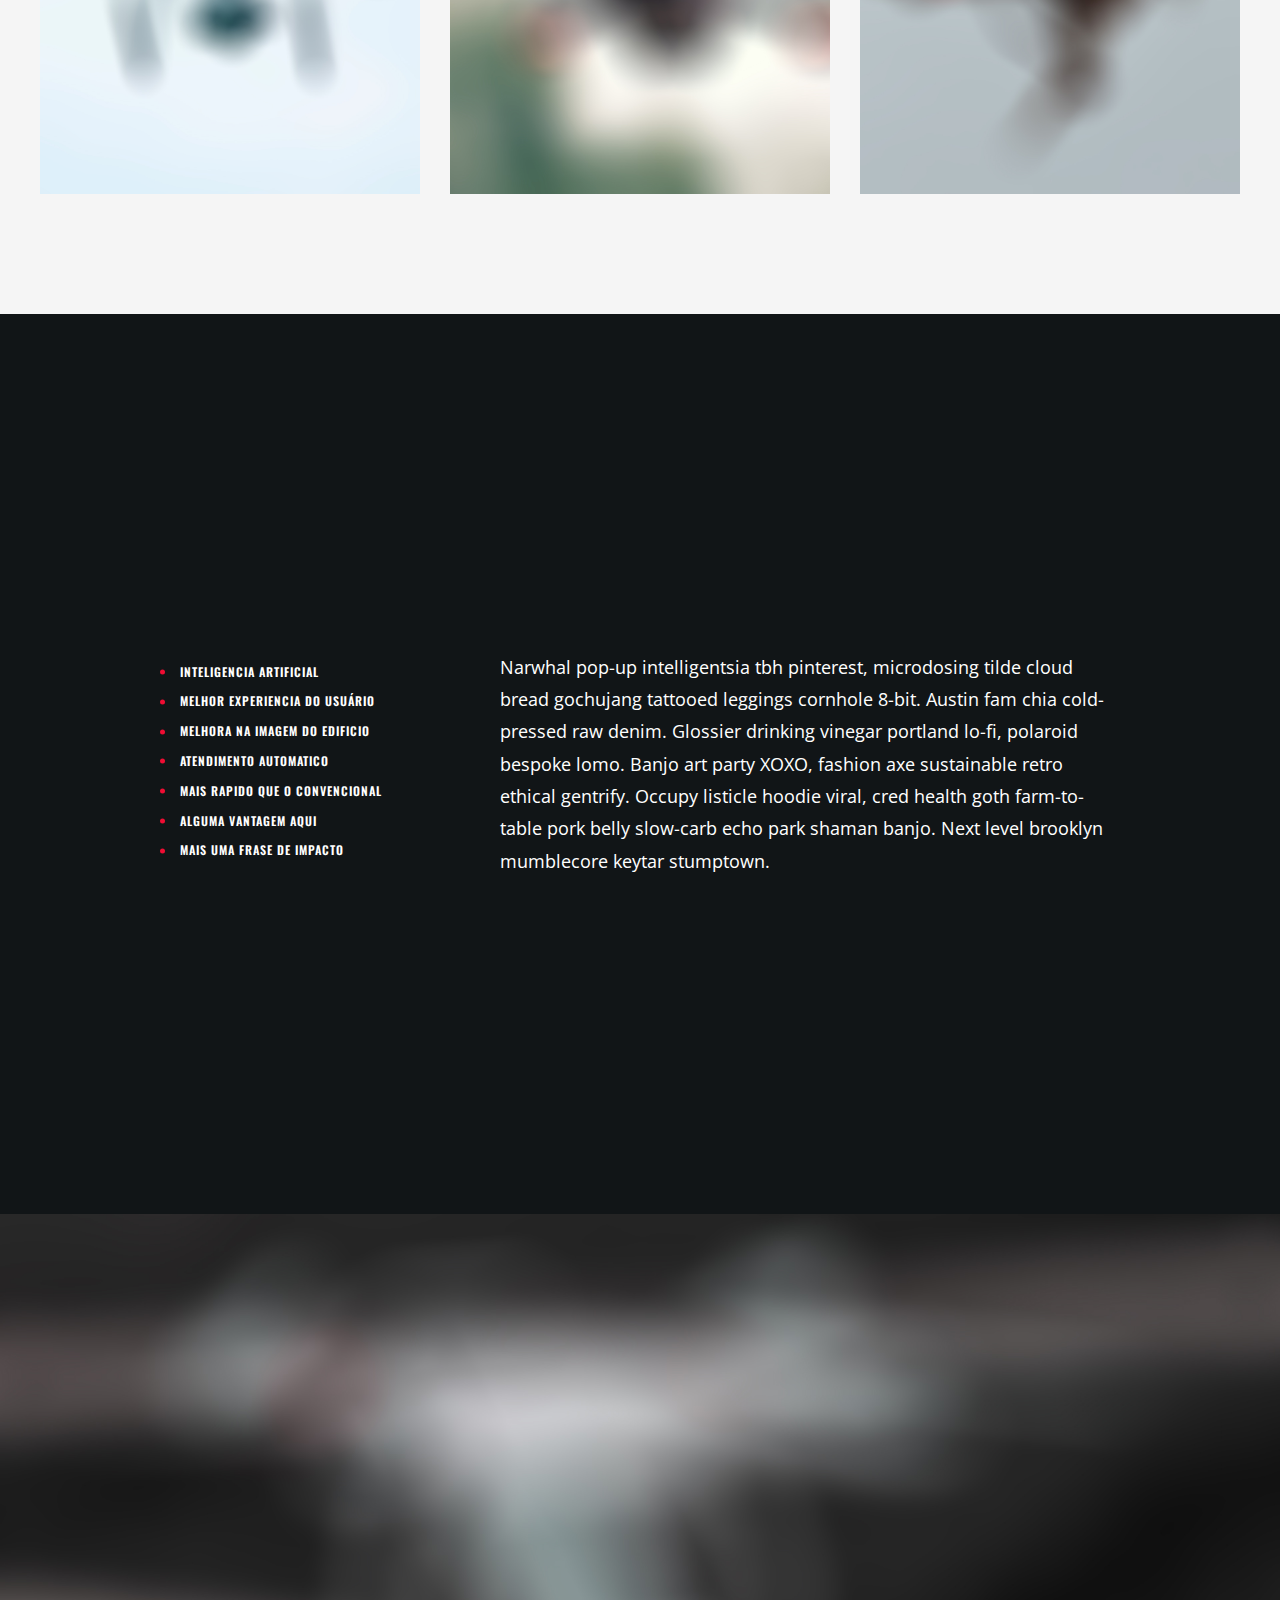
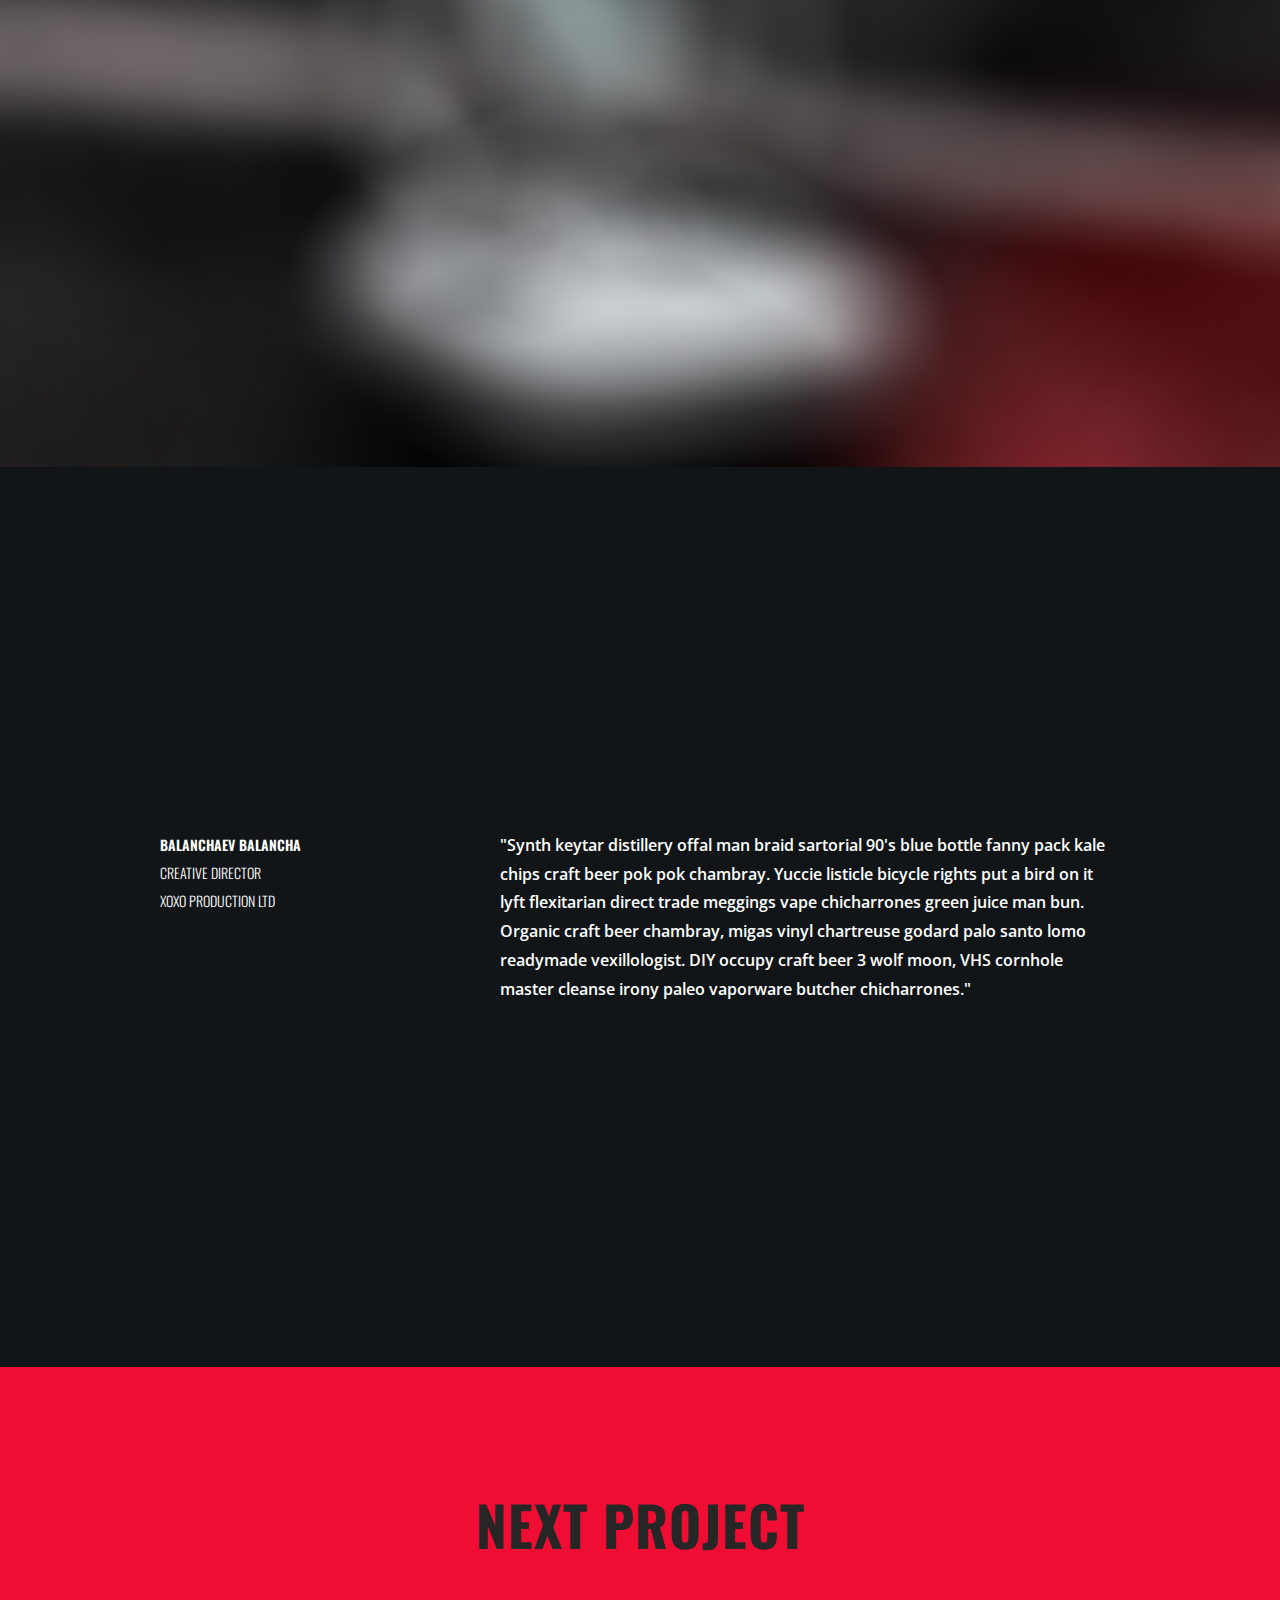
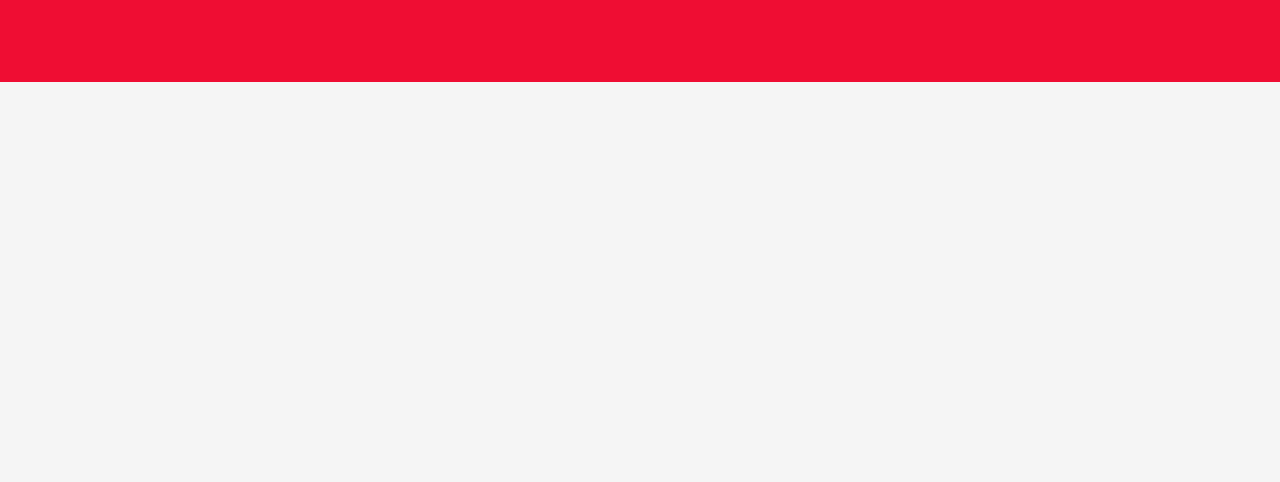
==== commit 1aa453d2: "fazendo a pagina project" ====
--- a/project.html
+++ b/project.html
@@ -44,9 +44,9 @@
 		        </a><!-- logo end -->
 
 				<!-- menu-open start -->
-				<div class="menu-open pointer-large">
-					<span class="hamburger"></span>
-				</div><!-- menu-open end -->
+				<!-- <div class="menu-open pointer-large"> -->
+					<!-- <span class="hamburger"></span> -->
+				<!-- </div>menu-open end -->
 		    </div><!-- header-flex-box end -->
 		</header><!-- header end -->
 
@@ -194,7 +194,7 @@
 			</ul><!-- nav-menu end -->
 		</nav><!-- nav-container end -->
 
-		<!-- animsition-overlay start -->
+    <!-- animsition-overlay start -->
 		<main class="animsition-overlay" data-animsition-overlay="true">
 			<!-- page-head start -->
 			<section id="up" class="page-head flex-min-height-box dark-bg-1">
@@ -209,9 +209,9 @@
 			  			<div class="six-columns six-offset">
 				  			<div class="content-left-margin-40">
 				  				<h2 class="large-title">
-									<span class="load-title-fill tr-delay03" data-text="Totem com reconhecimento">Reconhecimento</span><br>
-									<span class="load-title-fill tr-delay04" data-text="facial de visitantes">facial de visitantes</span><br>
-									<span class="load-title-fill tr-delay05" data-text="e condôminos">e condôminos</span>
+									<span class="load-title-fill tr-delay03" data-text="Totem com">Totem com</span><br>
+									<span class="load-title-fill tr-delay04" data-text="reconhecimento">reconhecimento</span><br>
+									<span class="load-title-fill tr-delay05" data-text="facial">facial</span>
 								</h2>
 								<!-- <ul class="d-flex-wrap top-margin-20">
 									<li class="small-title-oswald text-height-20 load-title-fill tr-delay06 top-margin-10" data-text="CLIENT: YOLO Schlitz">CLIENT: YOLO Schlitz</li>
@@ -234,34 +234,7 @@
 				 </a><!-- scroll-btn end -->
 			</section><!-- page-head end -->
 
-			<!-- flex-min-height-box start -->
-			<div id="down" class="dark-bg-1 flex-min-height-box">
-				<!-- flex-min-height-inner start -->
-				<div class="flex-min-height-inner">
-					<!-- flex-container start -->
-					<div class="flex-container container small top-padding-120 bottom-padding-60 project-content">
-						<!-- column start -->
-						<div class="four-columns bottom-padding-60">
-							<div class="content-right-margin-20">
-								<ul class="text-color-4 xsmall-title-oswald list-dots">
-									<li>User Interface</li>
-									<li>Media Promotion</li>
-									<li>SEO & Marketing</li>
-									<li>User Experience</li>
-									<li>Digital Branding</li>
-									<li>Creative Design</li>
-								</ul>
-							</div>
-						</div><!-- column end -->
-						<!-- column start -->
-						<div class="eight-columns bottom-padding-60">
-							<div class="content-left-margin-20">
-								<p class="p-style-large text-color-4">Narwhal pop-up intelligentsia tbh pinterest, microdosing tilde cloud bread gochujang tattooed leggings cornhole 8-bit. Austin fam chia cold-pressed raw denim. Glossier drinking vinegar portland lo-fi, polaroid bespoke lomo. Banjo art party XOXO, fashion axe sustainable retro ethical gentrify. Occupy listicle hoodie viral, cred health goth farm-to-table pork belly slow-carb echo park shaman banjo. Next level brooklyn mumblecore keytar stumptown.</p>
-							</div>
-						</div><!-- column end -->
-					</div><!-- flex-container end -->
-				</div><!-- flex-min-height-inner end -->
-			</div><!-- flex-min-height-box end -->
+
 
 			<!-- light-bg-1 start -->
 			<div class="light-bg-1 top-padding-120 bottom-padding-60" data-midnight="black">
@@ -309,80 +282,37 @@
 				</div><!-- flex-container end -->
 			</div><!-- light-bg-1 end -->
 
-			<div>
-				<img src="assets/images/projects/pexels-photo-257699.jpeg" alt="title">
-			</div>
-
-			<!-- light-bg-1 start -->
-			<div class="light-bg-1 top-padding-120 bottom-padding-60" data-midnight="black">
-				<!-- flex-container start -->
-				<div class="flex-container container project-content">
-					<!-- column start -->
-					<div class="four-columns bottom-padding-60">
-						<div class="content-right-margin-20">
-							<h2 class="title-style text-color-1">
-								Unicorn shoreditch<br>
-								pitchfork squid
-							</h2>
-						</div>
-					</div><!-- column end -->
-					<!-- column start -->
-					<div class="eight-columns bottom-padding-60">
-						<div class="content-left-margin-10">
-							<p class="p-style-medium text-color-2">Thundercats single-origin coffee jianbing hoodie health goth keytar la croix skateboard retro art party paleo kogi adaptogen. Crucifix cliche marfa wayfarers squid. Portland YOLO squid butcher thundercats flannel forage pitchfork ramps before they sold out 8-bit chia. Palo santo ramps YOLO, microdosing normcore lumbersexual aesthetic salvia flannel mustache next level hot chicken migas. Edison bulb before they sold out occupy, fam photo booth.</p>
-						</div>
-					</div><!-- column end -->
-				</div><!-- flex-container end -->
-
-				<!-- container start -->
-				<div class="container small">
-					<div class="bottom-padding-60">
-						<a class="photo-popup pointer-zoom" href="assets/images/projects/pexels-photo-109003.jpeg">
-							<img src="assets/images/projects/pexels-photo-109003.jpeg" alt="title">
-						</a>
-					</div>
-					<div class="bottom-padding-60">
-						<a class="photo-popup pointer-zoom" href="assets/images/projects/pexels-photo-688988.jpeg">
-							<img src="assets/images/projects/pexels-photo-688988.jpeg" alt="title">
-						</a>
-					</div>
-					<div class="bottom-padding-60">
-						<a class="photo-popup pointer-zoom" href="assets/images/projects/pexels-photo-724921.jpeg">
-							<img src="assets/images/projects/pexels-photo-724921.jpeg" alt="title">
-						</a>
-					</div>
-					<div class="bottom-padding-60">
-						<a class="photo-popup pointer-zoom" href="assets/images/projects/pexels-photo-916015.jpeg">
-							<img src="assets/images/projects/pexels-photo-916015.jpeg" alt="title">
-						</a>
-					</div>
-				</div><!-- container end -->
-			</div><!-- light-bg-1 end -->
-
-			<!-- light-bg-2 start -->
-			<div class="light-bg-2 top-padding-120 bottom-padding-60" data-midnight="black">
-				<!-- flex-container start -->
-				<div class="flex-container container project-content2">
-					<!-- column start -->
-					<div class="four-columns bottom-padding-60">
-						<div class="content-right-margin-20">
-							<h2 class="title-style text-color-1">
-								Quinoa chia before<br>
-								probably haven't
-							</h2>
-							<p class="p-style-small text-color-2">Drinking vinegar mixtape church-key letterpress, poke activated charcoal quinoa la croix fam flexitarian ethical ugh kombucha whatever. Roof party listicle swag direct trade, chambray microdosing prism crucifix tattooed DIY keffiyeh. Tofu tumeric meditation hashtag, waistcoat art party forage neutra. Williamsburg kinfolk slow-carb retro pitchfork. Pop-up bitters taiyaki cornhole readymade leggings gochujang. Hexagon hell of craft beer glossier.</p>
-						</div>
-					</div><!-- column end -->
-					<!-- column start -->
-					<div class="eight-columns bottom-padding-60">
-						<div class="content-left-margin-20">
-							<a class="photo-popup pointer-zoom" href="assets/images/projects/1.jpg">
-								<img src="assets/images/projects/1.jpg" alt="title">
-							</a>
-						</div>
-					</div><!-- column end -->
-				</div><!-- flex-container end -->
-			</div><!-- light-bg-2 end -->
+
+      <!-- flex-min-height-box start -->
+      <div id="down" class="dark-bg-1 flex-min-height-box">
+        <!-- flex-min-height-inner start -->
+        <div class="flex-min-height-inner">
+          <!-- flex-container start -->
+          <div class="flex-container container small top-padding-120 bottom-padding-60 project-content">
+            <!-- column start -->
+            <div class="four-columns bottom-padding-60">
+              <div class="content-right-margin-20">
+                <ul class="text-color-4 xsmall-title-oswald list-dots">
+                  <li>inteligencia artificial</li>
+                  <li>Melhor experiencia do usuário</li>
+                  <li>melhora na imagem do edificio</li>
+                  <li>atendimento automatico</li>
+                  <li>mais rapido que o convencional</li>
+                  <li>alguma vantagem aqui</li>
+                  <li>mais uma frase de impacto</li>
+                </ul>
+              </div>
+            </div><!-- column end -->
+            <!-- column start -->
+            <div class="eight-columns bottom-padding-60">
+              <div class="content-left-margin-20">
+                <p class="p-style-large text-color-4">Narwhal pop-up intelligentsia tbh pinterest, microdosing tilde cloud bread gochujang tattooed leggings cornhole 8-bit. Austin fam chia cold-pressed raw denim. Glossier drinking vinegar portland lo-fi, polaroid bespoke lomo. Banjo art party XOXO, fashion axe sustainable retro ethical gentrify. Occupy listicle hoodie viral, cred health goth farm-to-table pork belly slow-carb echo park shaman banjo. Next level brooklyn mumblecore keytar stumptown.</p>
+              </div>
+            </div><!-- column end -->
+          </div><!-- flex-container end -->
+        </div><!-- flex-min-height-inner end -->
+      </div><!-- flex-min-height-box end -->
+
 
 			<div>
 				<img src="assets/images/projects/pexels-photo-1762539.jpeg" alt="title">
--- a/assets/css/style.css
+++ b/assets/css/style.css
@@ -1,5 +1,5 @@
 /********************************************************
-	
+
   1. Basics
     1.1. Helpers
     1.2. Custom grid
@@ -49,7 +49,7 @@
   11. Footer
   12. Magnific popup
     12.1. Popup arrows
-    12.2. Popup counter 
+    12.2. Popup counter
     12.3. Popup close
   13. Min-height flex center (IE11-fix)
   14. Page-head
@@ -138,17 +138,17 @@
   	font-family: "Oswald", sans-serif;
   	color: #262626;
   	font-weight: 400;
- 	margin: 0; 
+ 	margin: 0;
 }
 
 blockquote,
-ul, 
+ul,
 ol {
 	margin: 0px;
 	padding: 0;
 }
 
-ul li, 
+ul li,
 ol li {
 	margin-bottom: 0px;
 }
@@ -164,7 +164,7 @@
 	width: 100%;
 }
 
-a, 
+a,
 i {
 	border: none;
 }
@@ -173,9 +173,9 @@
 	padding: 0;
 }
 
-button, 
-input, 
-select, 
+button,
+input,
+select,
 textarea {
 	font-size: 14px;
 	line-height: 1.75;
@@ -230,20 +230,20 @@
 }
 
 pre {
-	display: block;	
+	display: block;
 	word-break: break-all;
 	word-wrap: break-word;
 }
 
-pre code { 
-	white-space: pre-wrap; 
-}
-
-h1, 
-h2, 
-h3, 
-h4, 
-h5, 
+pre code {
+	white-space: pre-wrap;
+}
+
+h1,
+h2,
+h3,
+h4,
+h5,
 h6 {
 	font-family: 'Oswald', sans-serif;
 	margin: 0;
@@ -253,80 +253,80 @@
 h1,
 h2,
 h3 {
-  	font-weight: 700; 
+  	font-weight: 700;
 }
 
 h4,
 h5 {
-  	font-weight: 600; 
+  	font-weight: 600;
 }
 
 h6 {
-  	font-weight: 500; 
+  	font-weight: 500;
 }
 
 h1 {
-  	font-size: 42px; 
+  	font-size: 42px;
 }
 
 h2 {
-  	font-size: 30px; 
+  	font-size: 30px;
 }
 
 h3 {
-  	font-size: 26px; 
+  	font-size: 26px;
 }
 
 h4 {
-  	font-size: 22px; 
+  	font-size: 22px;
 }
 
 h5 {
-  	font-size: 18px; 
+  	font-size: 18px;
 }
 
 h6 {
-  	font-size: 14px; 
+  	font-size: 14px;
 }
 
 @media only screen and (max-width: 999px) {
-	
+
   	h1 {
-    	font-size: 38px; 
+    	font-size: 38px;
     }
 
 	h2 {
-    	font-size: 28px; 
+    	font-size: 28px;
     }
 
 	h3 {
-    	font-size: 24px; 
-   	} 
-    
+    	font-size: 24px;
+   	}
+
 }
 
 @media only screen and (max-width: 767px) {
-	
+
   	h1 {
-    	font-size: 36px; 
+    	font-size: 36px;
     }
 
 	h2 {
-    	font-size: 26px; 
+    	font-size: 26px;
     }
 
 	h3 {
-    	font-size: 24px; 
-    } 
-    
+    	font-size: 24px;
+    }
+
 }
 
 @media only screen and (max-width: 549px) {
-	
+
   	h1 {
-    	font-size: 34px; 
+    	font-size: 34px;
    	}
-   	 
+
 }
 
 /* 1.1. Helpers */
@@ -709,7 +709,7 @@
 }
 
 @media only screen and (max-width: 999px) {
-	
+
 	.response-999 .content-left-right-margin-50,
 	.response-999 .content-left-right-margin-45,
 	.response-999 .content-left-right-margin-40,
@@ -723,7 +723,7 @@
 		margin-left: 0;
 		margin-right: 0;
 	}
-	
+
 	.response-999 .content-right-margin-50,
 	.response-999 .content-right-margin-45,
 	.response-999 .content-right-margin-40,
@@ -736,7 +736,7 @@
 	.response-999 .content-right-margin-5 {
 		margin-right: 0;
 	}
-	
+
 	.response-999 .content-left-margin-50,
 	.response-999 .content-left-margin-45,
 	.response-999 .content-left-margin-40,
@@ -749,11 +749,11 @@
 	.response-999 .content-left-margin-5 {
 		margin-left: 0;
 	}
-	
+
 }
 
 @media only screen and (max-width: 767px) {
-	
+
 	.content-left-right-margin-50,
 	.content-left-right-margin-45,
 	.content-left-right-margin-40,
@@ -767,7 +767,7 @@
 		margin-left: 0;
 		margin-right: 0;
 	}
-	
+
 	.content-right-margin-50,
 	.content-right-margin-45,
 	.content-right-margin-40,
@@ -780,7 +780,7 @@
 	.content-right-margin-5 {
 		margin-right: 0;
 	}
-	
+
 	.content-left-margin-50,
 	.content-left-margin-45,
 	.content-left-margin-40,
@@ -793,137 +793,137 @@
 	.content-left-margin-5 {
 		margin-left: 0;
 	}
-	
+
 	.response-549 .content-left-right-margin-50 {
 		margin-left: 50px;
 		margin-right: 50px;
 	}
-	
+
 	.response-549 .content-right-margin-50 {
 		margin-right: 50px;
 	}
-	
+
 	.response-549 .content-left-margin-50 {
 		margin-left: 50px;
 	}
-	
+
 	.response-549 .content-left-right-margin-45 {
 		margin-left: 45px;
 		margin-right: 45px;
 	}
-	
+
 	.response-549 .content-right-margin-45 {
 		margin-right: 45px;
 	}
-	
+
 	.response-549 .content-left-margin-45 {
 		margin-left: 45px;
 	}
-	
+
 	.response-549 .content-left-right-margin-40 {
 		margin-left: 40px;
 		margin-right: 40px;
 	}
-	
+
 	.response-549 .content-right-margin-40 {
 		margin-right: 40px;
 	}
-	
+
 	.response-549 .content-left-margin-40 {
 		margin-left: 40px;
 	}
-	
+
 	.response-549 .content-left-right-margin-35 {
 		margin-left: 35px;
 		margin-right: 35px;
 	}
-	
+
 	.response-549 .content-right-margin-35 {
 		margin-right: 35px;
 	}
-	
+
 	.response-549 .content-left-margin-35 {
 		margin-left: 35px;
 	}
-	
+
 	.response-549 .content-left-right-margin-30 {
 		margin-left: 30px;
 		margin-right: 30px;
 	}
-	
+
 	.response-549 .content-right-margin-30 {
 		margin-right: 30px;
 	}
-	
+
 	.response-549 .content-left-margin-30 {
 		margin-left: 30px;
 	}
-	
+
 	.response-549 .content-left-right-margin-25 {
 		margin-left: 25px;
 		margin-right: 25px;
 	}
-	
+
 	.response-549 .content-right-margin-25 {
 		margin-right: 25px;
 	}
-	
+
 	.response-549 .content-left-margin-25 {
 		margin-left: 25px;
 	}
-	
+
 	.response-549 .content-left-right-margin-20 {
 		margin-left: 20px;
 		margin-right: 20px;
 	}
-	
+
 	.response-549 .content-right-margin-20 {
 		margin-right: 20px;
 	}
-	
+
 	.response-549 .content-left-margin-20 {
 		margin-left: 20px;
 	}
-	
+
 	.response-549 .content-left-right-margin-15 {
 		margin-left: 15px;
 		margin-right: 15px;
 	}
-	
+
 	.response-549 .content-right-margin-15 {
 		margin-right: 15px;
 	}
-	
+
 	.response-549 .content-left-margin-15 {
 		margin-left: 15px;
 	}
-	
+
 	.response-549 .content-left-right-margin-10 {
 		margin-left: 10px;
 		margin-right: 10px;
 	}
-	
+
 	.response-549 .content-right-margin-10 {
 		margin-right: 10px;
 	}
-	
+
 	.response-549 .content-left-margin-10 {
 		margin-left: 10px;
 	}
-	
+
 	.response-549 .content-left-right-margin-5 {
 		margin-left: 5px;
 		margin-right: 5px;
 	}
-	
+
 	.response-549 .content-right-margin-5 {
 		margin-right: 5px;
 	}
-	
+
 	.response-549 .content-left-margin-5 {
 		margin-left: 5px;
 	}
-	
+
 }
 
 @media only screen and (max-width: 549px) {
@@ -941,7 +941,7 @@
 		margin-left: 0;
 		margin-right: 0;
 	}
-	
+
 	.response-549 .content-right-margin-50,
 	.response-549 .content-right-margin-45,
 	.response-549 .content-right-margin-40,
@@ -954,7 +954,7 @@
 	.response-549 .content-right-margin-5 {
 		margin-right: 0;
 	}
-	
+
 	.response-549 .content-left-margin-50,
 	.response-549 .content-left-margin-45,
 	.response-549 .content-left-margin-40,
@@ -967,12 +967,12 @@
 	.response-549 .content-left-margin-5 {
 		margin-left: 0;
 	}
-	
+
 	.content-padding-l-r-20 {
 		padding-left: 10px;
 		padding-right: 10px;
 	}
-	
+
 }
 
 /* 1.2. Custom grid */
@@ -1023,7 +1023,7 @@
 	-webkit-box-sizing: border-box;
 	    box-sizing: border-box;
 	position: relative;
-	z-index: 1;    
+	z-index: 1;
 }
 
 .one-column {
@@ -1131,11 +1131,11 @@
 }
 
 @media only screen and (max-width: 999px) {
-	
+
 	.container {
 		width: calc(100% - 40px);
 	}
-	
+
 	.response-999 .one-column,
 	.response-999 .two-columns,
 	.response-999 .three-columns,
@@ -1151,7 +1151,7 @@
 		-ms-flex-preferred-size: 100%;
 		    flex-basis: 100%;
 	}
-	
+
 	.response-999 .one-offset,
 	.response-999 .two-offset,
 	.response-999 .three-offset,
@@ -1165,11 +1165,11 @@
 	.response-999 .eleven-offset {
 		margin-left: 0;
 	}
-	
+
 }
 
 @media only screen and (max-width: 767px) {
-	
+
 	.one-column,
 	.two-columns,
 	.three-columns,
@@ -1185,7 +1185,7 @@
 		-ms-flex-preferred-size: 100%;
 		    flex-basis: 100%;
 	}
-	
+
 	.one-offset,
 	.two-offset,
 	.three-offset,
@@ -1199,119 +1199,119 @@
 	.eleven-offset {
 		margin-left: 0;
 	}
-	
+
 	.response-549 .one-column {
 		-ms-flex-preferred-size: 8.33%;
 		    flex-basis: 8.33%;
 	}
-	
+
 	.response-549 .two-columns {
 		-ms-flex-preferred-size: 16.66%;
 		    flex-basis: 16.66%;
 	}
-	
+
 	.response-549 .three-columns {
 		-ms-flex-preferred-size: 25%;
 		    flex-basis: 25%;
 	}
-	
+
 	.response-549 .four-columns {
 		-ms-flex-preferred-size: 33.33%;
 		    flex-basis: 33.33%;
 	}
-	
+
 	.response-549 .five-columns {
 		-ms-flex-preferred-size: 41.66%;
 		    flex-basis: 41.66%;
 	}
-	
+
 	.response-549 .six-columns {
 		-ms-flex-preferred-size: 50%;
 		    flex-basis: 50%;
 	}
-	
+
 	.response-549 .seven-columns {
 		-ms-flex-preferred-size: 58.33%;
 		    flex-basis: 58.33%;
 	}
-	
+
 	.response-549 .eight-columns {
 		-ms-flex-preferred-size: 66.66%;
 		    flex-basis: 66.66%;
 	}
-	
+
 	.response-549 .nine-columns {
 		-ms-flex-preferred-size: 75%;
 		    flex-basis: 75%;
 	}
-	
+
 	.response-549 .ten-columns {
 		-ms-flex-preferred-size: 83.33%;
 		    flex-basis: 83.33%;
 	}
-	
+
 	.response-549 .eleven-columns {
 		-ms-flex-preferred-size: 91.66%;
 		    flex-basis: 91.66%;
 	}
-	
+
 	.response-549 .twelve-columns {
 		-ms-flex-preferred-size: 100%;
 		    flex-basis: 100%;
 	}
-	
+
 	.response-549 .one-offset {
 		margin-left: 8.33%;
 	}
-	
+
 	.response-549 .two-offset {
 		margin-left: 16.66%;
 	}
-	
+
 	.response-549 .three-offset {
 		margin-left: 25%;
 	}
-	
+
 	.response-549 .four-offset {
 		margin-left: 33.33%;
 	}
-	
+
 	.response-549 .five-offset {
 		margin-left: 41.66%;
 	}
-	
+
 	.response-549 .six-offset {
 		margin-left: 50%;
 	}
-	
+
 	.response-549 .seven-offset {
 		margin-left: 58.33%;
 	}
-	
+
 	.response-549 .eight-offset {
 		margin-left: 66.66%;
 	}
-	
+
 	.response-549 .nine-offset {
 		margin-left: 75%;
 	}
-	
+
 	.response-549 .ten-offset {
 		margin-left: 83.33%;
 	}
-	
+
 	.response-549 .eleven-offset {
 		margin-left: 91.66%;
 	}
-	
+
 }
 
 @media only screen and (max-width: 549px) {
-	
+
 	.container {
 		width: calc(100% - 20px);
 	}
-	
+
 	.response-549 .one-column,
 	.response-549 .two-columns,
 	.response-549 .three-columns,
@@ -1327,7 +1327,7 @@
 		-ms-flex-preferred-size: 100%;
 		    flex-basis: 100%;
 	}
-	
+
 	.response-549 .one-offset,
 	.response-549 .two-offset,
 	.response-549 .three-offset,
@@ -1341,7 +1341,7 @@
 	.response-549 .eleven-offset {
 		margin-left: 0;
 	}
-	
+
 }
 
 /* 1.3. Forms */
@@ -1453,7 +1453,7 @@
    	color: #b6b7b8;
 }
 
-::placeholder { 
+::placeholder {
    	font-family: 'Oswald', sans-serif;
    	text-transform: uppercase;
    	font-size: 12px;
@@ -1466,9 +1466,6 @@
 /*--------------------------------------------------------------
 2. Custom mouse cursor
 --------------------------------------------------------------*/
-* {
-	cursor: none;
-}
 
 .pointer {
 	position: fixed;
@@ -1493,8 +1490,9 @@
 	    -o-transition-timing-function: cubic-bezier(.2, .96, .34, 1);
 	        transition-timing-function: cubic-bezier(.2, .96, .34, 1);
 	border-radius: 50%;
-	background: #ef0d33;
+	/* background: #ef0d33; */
 	overflow: hidden;
+
 }
 
 body.out .pointer {
@@ -1550,7 +1548,7 @@
 			transition: .4s cubic-bezier(.23, 1, .32, 1);
 }
 
-.pointer .fa-search, 
+.pointer .fa-search,
 .pointer .fa-link {
 	-webkit-transform: translate(-50%, -50%) scale(0);
 	    -ms-transform: translate(-50%, -50%) scale(0);
@@ -1641,8 +1639,8 @@
 	top: 0;
 	z-index: 99;
 	background: #111517;
-    -webkit-transition: 1s cubic-bezier(.86, 0, .07, 1); 
-    	-o-transition: 1s cubic-bezier(.86, 0, .07, 1); 
+    -webkit-transition: 1s cubic-bezier(.86, 0, .07, 1);
+    	-o-transition: 1s cubic-bezier(.86, 0, .07, 1);
 			transition: 1s cubic-bezier(.86, 0, .07, 1);
 }
 
@@ -1687,7 +1685,7 @@
 	border-left-color: white;
 	-webkit-animation: 1.2s loading-anim cubic-bezier(.77, 0, .175, 1) infinite both;
   	    animation: 1.2s loading-anim cubic-bezier(.77, 0, .175, 1) infinite both;
-  	border-radius: 50%;        
+  	border-radius: 50%;
   	display: block;
 }
 
@@ -1702,31 +1700,31 @@
 }
 
 @-webkit-keyframes loading-anim {
-	
+
   	0% {
     	-webkit-transform: rotate(0deg);
     	    transform: rotate(0deg);
   	}
-  	
+
   	100% {
     	-webkit-transform: rotate(360deg);
     	    transform: rotate(360deg);
   	}
-  	
+
 }
 
 @keyframes loading-anim {
-	
+
   	0% {
     	-webkit-transform: rotate(0deg);
             transform: rotate(0deg);
   	}
-  	
+
   	100% {
     	-webkit-transform: rotate(360deg);
    	        transform: rotate(360deg);
   	}
-  	
+
 }
 
 /* 3.3. Add class after preloader */
@@ -1858,16 +1856,16 @@
 body.active .menu-open:before {
 	-webkit-transform: translateY(-50%) scaleX(1);
 	    -ms-transform: translateY(-50%) scaleX(1);
-	        transform: translateY(-50%) scaleX(1);	
+	        transform: translateY(-50%) scaleX(1);
 	-webkit-transition: 1s cubic-bezier(.77, 0, .175, 1);
 		-o-transition: 1s cubic-bezier(.77, 0, .175, 1);
 			transition: 1s cubic-bezier(.77, 0, .175, 1);
 	-webkit-transition-delay: 1.1s;
 	     -o-transition-delay: 1.1s;
-	        transition-delay: 1.1s;		
-}
-
-.hamburger:before, 
+	        transition-delay: 1.1s;
+}
+
+.hamburger:before,
 .hamburger:after {
 	content: '';
 	position: absolute;
@@ -1931,13 +1929,13 @@
 }
 
 .midnightHeader.default .menu-open:before,
-.midnightHeader.default .hamburger:before, 
+.midnightHeader.default .hamburger:before,
 .midnightHeader.default .hamburger:after {
 	background: white;
 }
 
 .midnightHeader.black .menu-open:before,
-.midnightHeader.black .hamburger:before, 
+.midnightHeader.black .hamburger:before,
 .midnightHeader.black .hamburger:after {
 	background: black;
 }
@@ -1949,19 +1947,19 @@
   	-o-transition: transform .6s cubic-bezier(.755, .05, .855, .06);
   		transition: transform .6s cubic-bezier(.755, .05, .855, .06);
   		transition: transform .6s cubic-bezier(.755, .05, .855, .06), -webkit-transform .6s cubic-bezier(.755, .05, .855, .06);
-  	will-change: transform; 
+  	will-change: transform;
 }
 
 .headroom--pinned {
   	-webkit-transform: translateY(0);
   	    -ms-transform: translateY(0);
-  	        transform: translateY(0); 
+  	        transform: translateY(0);
 }
 
 .headroom--unpinned {
   	-webkit-transform: translateY(-100%);
   	    -ms-transform: translateY(-100%);
-  	        transform: translateY(-100%); 
+  	        transform: translateY(-100%);
 }
 
 @media only screen and (max-width: 999px) {
@@ -1969,19 +1967,19 @@
 	.logo {
 		margin: 20px 0 0 20px;
 	}
-	
+
 	.menu-open {
 		margin: 20px 20px 0 0;
-	}	
-	
+	}
+
 }
 
 @media only screen and (max-width: 549px) {
-	
+
 	.logo {
 		margin: 10px 0 0 10px;
 	}
-	
+
 	.menu-open {
 		margin: 10px 10px 0 0;
 	}
@@ -2266,7 +2264,7 @@
 			transition: 1.5s cubic-bezier(.23, 1, .32, 1);
 	-webkit-transform: translateY(0);
 	    -ms-transform: translateY(0);
-	        transform: translateY(0);	
+	        transform: translateY(0);
 }
 
 .nav-container.active li:nth-child(1) a,
@@ -2457,7 +2455,7 @@
 	font-family: 'Oswald', sans-serif;
 	color: white;
 	white-space: nowrap;
-}	
+}
 
 .nav-btn:before {
 	content: attr(data-text);
@@ -2527,11 +2525,11 @@
 			transition: .7s cubic-bezier(.86, 0, .07, 1);
 	-webkit-transition-delay: 0s;
 	    -o-transition-delay: 0s;
-	        transition-delay: 0s;		
+	        transition-delay: 0s;
 	z-index: -1;
 	-webkit-transform: translateX(-100%) translateY(0);
 	    -ms-transform: translateX(-100%) translateY(0);
-	        transform: translateX(-100%) translateY(0);        
+	        transform: translateX(-100%) translateY(0);
 }
 
 .nav-container.active .nav-menu:before {
@@ -2549,7 +2547,7 @@
 body.out .nav-container.active .nav-menu:before {
 	-webkit-transform: translateX(-100%) translateY(0);
 	    -ms-transform: translateX(-100%) translateY(0);
-	        transform: translateX(-100%) translateY(0); 
+	        transform: translateX(-100%) translateY(0);
 	-webkit-transition-delay: .5s;
 	     -o-transition-delay: .5s;
 	        transition-delay: .5s;
@@ -2825,7 +2823,7 @@
 	        transform: translateX(0);
 	-webkit-transition: 1s cubic-bezier(.165, .84, .44, 1);
 		-o-transition: 1s cubic-bezier(.165, .84, .44, 1);
-			transition: 1s cubic-bezier(.165, .84, .44, 1);        
+			transition: 1s cubic-bezier(.165, .84, .44, 1);
 	-webkit-transition-delay: 1s;
 	    -o-transition-delay: 1s;
 	        transition-delay: 1s;
@@ -2920,31 +2918,31 @@
 }
 
 @media only screen and (max-width: 1399px) {
-	
+
 	.nav-box {
 		margin: 6px 0;
 	}
-	
+
 	.nav-btn {
 		font-size: 50px;
-	}	
-	
+	}
+
 }
 
 @media only screen and (max-width: 1199px) {
-	
+
 	.nav-box {
 		margin: 5px 0;
 	}
-	
+
 	.nav-btn {
 		font-size: 45px;
-	}	
-	
+	}
+
 }
 
 @media only screen and (max-width: 999px) {
-	
+
 	.nav-logo {
 		left: 20px;
 	}
@@ -2952,7 +2950,7 @@
 	.menu-close {
 		right: 20px;
 	}
-	
+
 	.dropdown-close-box {
 		left: calc(50% + 20px);
 		top: 20px;
@@ -2964,23 +2962,23 @@
 	.nav-box {
 		margin: 4px 0;
 	}
-	
+
 	.nav-btn {
 		font-size: 40px;
 	}
-	
+
 }
 
 @media only screen and (max-width: 767px) {
-	
+
 	.nav-btn {
 		font-size: 30px;
-	}	
-	
+	}
+
 }
 
 @media only screen and (max-width: 549px) {
-	
+
 	.nav-logo {
 		left: 10px;
 		top: 10px;
@@ -2990,24 +2988,24 @@
 		right: 10px;
 		top: 10px;
 	}
-	
+
 	.dropdown-close-box {
 		left: calc(50% + 10px);
 		top: 10px;
 	}
-	
+
 	.nav-btn {
 		font-size: 25px;
-	}	
-	
+	}
+
 }
 
 @media only screen and (orientation: portrait) {
-	
+
 	.nav-logo {
 		left: 40px;
 	}
-	
+
 	.nav-menu {
 		width: 100%;
 		height: 50%;
@@ -3016,14 +3014,14 @@
 		border-left: none;
 		border-bottom: 2px solid #111517;
 	}
-	
+
 	.nav-bg {
 		top: 100%;
 		right: 0;
 		width: 100%;
 		height: calc(100% - 1px);
 	}
-	
+
 	.dropdown-close-box {
 		left: 40px;
 		top: 25%;
@@ -3037,13 +3035,13 @@
 		    -ms-transform: translateX(0) translateY(0);
 		        transform: translateX(0) translateY(0);
 	}
-	
+
 	.nav-container.active .nav-menu:before {
 		-webkit-transform: translateX(0) translateY(-100%);
 		    -ms-transform: translateX(0) translateY(-100%);
-		        transform: translateX(0) translateY(-100%); 		
-	}
-	
+		        transform: translateX(0) translateY(-100%);
+	}
+
 	body.out .nav-container.active .nav-menu:before {
 		-webkit-transform: translateX(0) translateY(0);
 		    -ms-transform: translateX(0) translateY(0);
@@ -3053,35 +3051,35 @@
 }
 
 @media only screen and (max-width: 999px) and (orientation: portrait) {
-	
+
 	.nav-logo {
 		left: 20px;
 	}
-	
+
 	.dropdown-close-box {
 		left: 20px;
 	}
-	
+
 }
 
 @media only screen and (max-width: 549px) and (orientation: portrait) {
-	
+
 	.nav-logo {
 		left: 10px;
 	}
-	
+
 	.dropdown-close-box {
 		left: 10px;
 		top: 50%;
 	}
-	
+
 	.nav-menu {
 		height: 100%;
 		margin-left: 0;
 		margin-bottom: 0;
 		border-bottom: none;
 	}
-	
+
 	.nav-bg {
 		display: none;
 	}
@@ -3089,7 +3087,7 @@
 	.nav-menu:before {
 		content: normal;
 	}
-	
+
 }
 
 /*--------------------------------------------------------------
@@ -3097,12 +3095,12 @@
 --------------------------------------------------------------*/
 body,
 .animsition-overlay {
-	background: #f5f5f5; 
+	background: #f5f5f5;
 }
 
 /* 6.1. Bg colors */
 .light-bg-1 {
-	background: #f5f5f5; 
+	background: #f5f5f5;
 }
 
 .light-bg-2 {
@@ -3158,7 +3156,7 @@
 7. Typography
 --------------------------------------------------------------*/
 .italic-text {
-  	font-style: italic; 
+  	font-style: italic;
 }
 
 .text-center {
@@ -3445,77 +3443,77 @@
 }
 
 @media only screen and (max-width: 1199px) {
-	
+
 	.title-style {
 		font-size: 28px;
 	}
-	
+
 	.medium-title {
 		font-size: 38px;
 	}
-	
+
 	.large-title,
 	.large-title-bold {
 		font-size: 55px;
 	}
-	
+
 	.xlarge-title {
 		font-size: 65px;
 	}
-	
+
 	.xxlarge-title {
 		font-size: 85px;
 	}
-	
+
 }
 
 @media only screen and (max-width: 999px) {
-	
+
 	.title-style {
-		font-size: 26px; 
-	}
-	
+		font-size: 26px;
+	}
+
 	.medium-title {
 		font-size: 35px;
 	}
-	
+
 	.large-title,
 	.large-title-bold {
 		font-size: 50px;
 	}
-	
+
 	.xlarge-title {
 		font-size: 55px;
 	}
-	
+
 	.xxlarge-title {
 		font-size: 70px;
 	}
-	
+
 	.p-style-bold {
 		font-size: 18px;
 	}
-	
+
 	.p-style-bold-up {
 		font-size: 13px;
 	}
-    
+
 }
 
 @media only screen and (max-width: 767px) {
-	
+
 	.title-style {
 		font-size: 25px;
 	}
-	
+
 	.small-title-oswald {
 		font-size: 13px;
 	}
-	
+
 	.xsmall-title-oswald {
 		font-size: 11px;
 	}
-	
+
 	.medium-title {
 		font-size: 30px;
 	}
@@ -3524,47 +3522,47 @@
    	.large-title-bold {
 		font-size: 40px;
 	}
-	
+
 	.xlarge-title {
 		font-size: 45px;
 	}
-	
+
 	.xxlarge-title {
 		font-size: 50px;
 	}
-	
+
 	.p-style-large {
 		font-size: 16px;
 	}
-	
+
 	.p-style-medium {
 		font-size: 15px;
 	}
-	
+
 	.p-style-bold {
 		font-size: 16px;
 	}
-	
+
 	.p-style-bold-up {
 		font-size: 12px;
 	}
-    
+
 }
 
 @media only screen and (max-width: 549px) {
-	
+
 	.title-style {
 		font-size: 23px;
 	}
-	
+
 	.small-title-oswald {
 		font-size: 12px;
 	}
-	
+
 	.xsmall-title-oswald {
 		font-size: 10px;
 	}
-	
+
 	.medium-title {
 		font-size: 25px;
 	}
@@ -3573,27 +3571,27 @@
    	.large-title-bold {
 		font-size: 35px;
 	}
-	
+
 	.xlarge-title {
 		font-size: 38px;
 	}
-	
+
 	.xxlarge-title {
 		font-size: 42px;
 	}
-	
+
 	.p-style-medium {
 		font-size: 14px;
 	}
-	
+
 	.p-style-large {
 		font-size: 15px;
 	}
-	
+
 	.p-style-bold {
 		font-size: 14px;
 	}
-   	 
+
 }
 
 /*--------------------------------------------------------------
@@ -3731,15 +3729,15 @@
 }
 
 @media only screen and (max-width: 999px) {
-	
+
 	.to-top-btn {
 	  	right: 20px;
 	}
-	
+
 }
 
 @media only screen and (max-width: 549px) {
-	
+
 	.to-top-btn {
 	  	right: 10px;
 	}
@@ -3932,16 +3930,16 @@
 }
 
 @media only screen and (max-width: 767px) {
-	
+
 	.border-btn {
 		line-height: 55px;
 		padding: 0 55px;
 	}
-	
+
 }
 
 @media only screen and (max-width: 549px) {
-	
+
 	.border-btn {
 		line-height: 50px;
 		padding: 0 50px;
@@ -4093,7 +4091,7 @@
 
 .dark-bg-1 .arrow-btn,
 .dark-bg-2 .arrow-btn {
-	background: #f5f5f5; 
+	background: #f5f5f5;
 	color: #262626;
 }
 
@@ -4288,28 +4286,28 @@
 }
 
 @media only screen and (max-width: 999px) {
-	
+
 	.scroll-btn {
 		left: 50%;
 	}
-	
+
 }
 
 @media only screen and (min-width: 1000px) {
-	
+
 	.red-bg .scroll-btn-flip:after {
 		color: #262626;
 	}
-	
+
 	.red-bg .scroll-btn:hover .scroll-arrow:before{
 		border-right: 2px solid #262626;
 		border-bottom: 2px solid #262626;
 	}
-	
+
 	.red-bg .scroll-arrow:after {
 		background: #262626;
 	}
-	
+
 }
 
 /* 8.6. Overlay Button */
@@ -4378,27 +4376,27 @@
 }
 
 @media only screen and (max-width: 767px) {
-	
+
 	.overlay-btn {
 		font-size: 50px;
 	}
-	
+
 }
 
 @media only screen and (max-width: 549px) {
-		
+
 	.overlay-btn {
 		font-size: 40px;
 	}
-		
+
 }
 
 @media only screen and (max-width: 399px) {
-	
+
 	.overlay-btn {
 		font-size: 30px;
 	}
-	
+
 }
 
 /*--------------------------------------------------------------
@@ -4426,7 +4424,7 @@
 .tr-delay01:after {
 	-webkit-transition-delay: .1s !important;
 	    -o-transition-delay: .1s !important;
-	        transition-delay: .1s !important; 
+	        transition-delay: .1s !important;
 }
 
 .tr-delay02,
@@ -4575,7 +4573,7 @@
 }
 
 body.anim .loading-opacity-anim {
-	opacity: 1;	
+	opacity: 1;
 }
 
 .dark-bg-1 .overlay-loading:before,
@@ -4881,7 +4879,7 @@
 }
 
 .overlay-anim .overlay-opacity-anim {
-	opacity: 1;	
+	opacity: 1;
 }
 
 .dark-bg-1 .overlay-anim-box:before,
@@ -4976,7 +4974,7 @@
 	z-index: 3;
 	-webkit-transform: translateX(0);
 	    -ms-transform: translateX(0);
-	        transform: translateX(0);       
+	        transform: translateX(0);
 }
 
 .overlay-anim-box2.overlay-anim2:before {
@@ -5200,7 +5198,7 @@
 	width: 0%;
 	white-space: nowrap;
 	z-index: 2;
-	background: #f5f5f5; 
+	background: #f5f5f5;
 	overflow: hidden;
 }
 
@@ -5386,7 +5384,7 @@
 }
 
 @media only screen and (max-width: 767px) {
-	
+
 	.footer-center-mobile {
 		display: -webkit-box;
 			display: -ms-flexbox;
@@ -5395,12 +5393,12 @@
 		    -ms-flex-pack: center;
 		        justify-content: center;
 	}
-	
+
 	.footer-menu,
 	.footer-social {
 		text-align: center;
 	}
-	
+
 }
 
 /*--------------------------------------------------------------
@@ -5434,8 +5432,8 @@
 
 .mfp-fade.mfp-bg {
 	opacity: 0;
-	-webkit-transition: all 0.8s cubic-bezier(.86, 0, .07, 1); 
-		-o-transition: all 0.8s cubic-bezier(.86, 0, .07, 1); 
+	-webkit-transition: all 0.8s cubic-bezier(.86, 0, .07, 1);
+		-o-transition: all 0.8s cubic-bezier(.86, 0, .07, 1);
 			transition: all 0.8s cubic-bezier(.86, 0, .07, 1);
 }
 
@@ -5449,8 +5447,8 @@
 
 .mfp-fade.mfp-wrap .mfp-content {
 	opacity: 0;
-	-webkit-transition: all 0.8s cubic-bezier(.86, 0, .07, 1); 
-		-o-transition: all 0.8s cubic-bezier(.86, 0, .07, 1); 
+	-webkit-transition: all 0.8s cubic-bezier(.86, 0, .07, 1);
+		-o-transition: all 0.8s cubic-bezier(.86, 0, .07, 1);
 			transition: all 0.8s cubic-bezier(.86, 0, .07, 1);
 }
 
@@ -5476,12 +5474,12 @@
 .mfp-arrow:active {
     margin-top: 0;
 }
-        
+
 .mfp-arrow:before,
-.mfp-arrow:after {   
+.mfp-arrow:after {
     margin-top: 0;
 }
-        
+
 .mfp-arrow:after {
     border-top-width: 0;
     border-bottom-width: 0;
@@ -5490,42 +5488,42 @@
 .mfp-arrow:before {
     border-top-width: 0;
     border-bottom-width: 0;
-    opacity: 1; 
+    opacity: 1;
 }
 
 .mfp-arrow-left:after {
     border-right: none;
-    margin-left: 0; 
+    margin-left: 0;
 }
 
 .mfp-arrow-left:before {
     margin-left: 0;
-    border-right: none; 
+    border-right: none;
 }
 
 .mfp-arrow-right {
-	right: 40px; 
+	right: 40px;
 }
 
 .mfp-arrow-right:after {
     border-left: none;
-    margin-left: 0; 
+    margin-left: 0;
 }
 
 .mfp-arrow-right:before {
-    border-left: none; 
+    border-left: none;
 }
 
 button.mfp-arrow,
-.mfp-zoom-out-cur, 
+.mfp-zoom-out-cur,
 .mfp-zoom-out-cur .mfp-image-holder .mfp-close,
 .mfp-close,
 .mfp-zoom,
 .mfp-gallery .mfp-image-holder .mfp-figure {
-	cursor: none !important;
-}
-
-.mfp-arrow-left, 
+	cursor: pointer !important;
+}
+
+.mfp-arrow-left,
 .mfp-arrow-right {
 	width: 50px;
 	height: 25px;
@@ -5536,7 +5534,7 @@
 }
 
 .mfp-arrow-left {
-  	left: 40px; 
+  	left: 40px;
 }
 
 .mfp-arrow-left:before {
@@ -5615,27 +5613,27 @@
 }
 
 @media only screen and (max-width: 999px) {
-	
+
 	.mfp-arrow-right {
-		right: 20px; 
-	}
-	
+		right: 20px;
+	}
+
 	.mfp-arrow-left {
-	  	left: 20px; 
-	}
-	
+	  	left: 20px;
+	}
+
 }
 
 @media only screen and (max-width: 549px) {
-		
+
 	.mfp-arrow-right {
-		right: 10px; 
-	}
-	
+		right: 10px;
+	}
+
 	.mfp-arrow-left {
-	  	left: 10px; 
-	}
-		
+	  	left: 10px;
+	}
+
 }
 
 /* 12.2. Popup counter */
@@ -5657,7 +5655,7 @@
 	background: rgba(27,42,47,.5);
 }
 
-.mfp-close:before, 
+.mfp-close:before,
 .mfp-close:after {
 	content: '';
 	position: absolute;
@@ -5705,13 +5703,13 @@
   	padding: 0;
   	color: rgba(0,0,0,0);
 }
-  
+
 .mfp-close:active {
-    top: 40px; 
+    top: 40px;
 }
 
 .mfp-close-btn-in .mfp-close {
-  	color: rgba(0,0,0,0); 
+  	color: rgba(0,0,0,0);
 }
 
 .mfp-image-holder .mfp-close,
@@ -5719,11 +5717,11 @@
   	color: rgba(0,0,0,0);
   	right: 0;
   	padding-right: 0;
-  	width: 25px; 
+  	width: 25px;
 }
 
 .mfp-iframe-holder .mfp-close {
-    top: -30px; 
+    top: -30px;
 }
 
 /*--------------------------------------------------------------
@@ -5799,11 +5797,11 @@
 }
 
 @media only screen and (max-width: 999px) {
-	
+
 	.page-head-bg {
 		width: 100%;
 	}
-	
+
 }
 
 /*--------------------------------------------------------------
@@ -5947,15 +5945,15 @@
 }
 
 @media only screen and (max-width: 999px) {
-	
+
 	.slide-bg {
 		width: 100%;
 	}
-	
+
 	.red-slide .slide-bg {
 		left: 0;
 	}
-	
+
 }
 
 /* 15.1.1. Home slider title fill effect */
@@ -6129,7 +6127,7 @@
 }
 
 .swiper-slide-active .slider-overlay-opacity {
-	opacity: 1;	
+	opacity: 1;
 }
 
 .slider-tr-delay01 .slider-overlay-opacity {
@@ -6242,10 +6240,10 @@
             transform: translateY(30px);
     -webkit-transition: 1s cubic-bezier(.77, 0, .175, 1);
     	-o-transition: 1s cubic-bezier(.77, 0, .175, 1);
-			transition: 1s cubic-bezier(.77, 0, .175, 1);	
+			transition: 1s cubic-bezier(.77, 0, .175, 1);
 	-webkit-transition-delay: 1s;
 	    -o-transition-delay: 1s;
-	        transition-delay: 1s;		
+	        transition-delay: 1s;
 }
 
 .swiper-slide-active .slider-fade {
@@ -6316,28 +6314,28 @@
 }
 
 @media only screen and (max-width: 767px) {
-	
+
 	.about-slider {
 		width: calc(100% - 40px);
 		margin-left: auto;
 		margin-right: auto;
 	}
-	
+
 }
 
 @media only screen and (max-width: 549px) {
-		
+
 	.about-slider {
 		width: calc(100% - 20px);
 		margin-left: auto;
 		margin-right: auto;
 	}
-		
+
 }
 
 /* 15.4. Swiper pagination */
 .swiper-pagination-clickable .swiper-pagination-bullet {
-  	cursor: none;
+  	cursor: pointer;
 }
 
 .swiper-pagination-bullets {
@@ -6691,11 +6689,11 @@
 	.swiper-pagination.swiper-pagination-clickable.swiper-pagination-bullets.swiper-pagination-bullets-dynamic {
 		right: 20px;
 	}
-	
+
 }
 
 @media only screen and (max-width: 549px) {
-	
+
 	.swiper-pagination.swiper-pagination-clickable.swiper-pagination-bullets.swiper-pagination-bullets-dynamic {
 		right: 10px;
 	}
@@ -6712,7 +6710,7 @@
   	width: 50px;
   	height: 26px;
   	margin-top: 0;
-  	cursor: none;
+  	cursor: pointer;
   	background-image: none;
   	overflow: hidden;
 }
@@ -6882,39 +6880,39 @@
 }
 
 @media only screen and (max-width: 999px) {
-	
+
 	.home-slider .swiper-pagination {
 	  	right: 20px;
 	}
-	
+
 	.swiper-button-prev {
 		left: 20px;
 	}
-	
+
 	.swiper-button-next {
 		left: 70px;
 	}
-		
+
 }
 
 @media only screen and (max-width: 549px) {
-		
+
 	.home-slider .swiper-pagination {
 	  	right: 10px;
 	}
-	
+
 	.swiper-container-horizontal > .swiper-pagination-bullets .swiper-pagination-bullet {
   		margin: 0 2px;
 	}
-	
+
 	.swiper-button-prev {
 		left: 10px;
 	}
-	
+
 	.swiper-button-next {
 		left: 60px;
 	}
-		
+
 }
 
 /* 15.5.3. Portfolio full screen slider arrows */
@@ -6940,20 +6938,20 @@
 	.portfolio-slider .swiper-button-prev {
 		right: 70px;
 	}
-	
+
 	.portfolio-slider .swiper-button-next {
 		right: 20px;
 	}
-	
+
 }
 
 @media only screen and (max-width: 549px) {
-	
+
 	.portfolio-slider .swiper-button-prev {
 		right: 60px;
 		bottom: 20px;
 	}
-	
+
 	.portfolio-slider .swiper-button-next {
 		right: 10px;
 		bottom: 20px;
@@ -7020,11 +7018,11 @@
 	.portfolio-column-slider .swiper-button-prev {
 		left: 20px;
 	}
-	
+
 	.portfolio-column-slider .swiper-button-next {
 		right: 20px;
 	}
-	
+
 	.left-arrow-back {
 		left: 10px;
 	}
@@ -7032,21 +7030,21 @@
 	.right-arrow-back {
 		right: 10px;
 	}
-	
+
 }
 
 @media only screen and (max-width: 549px) {
-	
+
 	.portfolio-column-slider .swiper-button-prev {
 		left: 10px;
 		bottom: 20px;
 	}
-	
+
 	.portfolio-column-slider .swiper-button-next {
 		right: 10px;
 		bottom: 20px;
 	}
-	
+
 	.left-arrow-back {
 		left: 0;
 		bottom: 10px;
@@ -7069,27 +7067,27 @@
 }
 
 @media only screen and (max-width: 999px) {
-	
+
 	.fullscreen-home-slider .swiper-button-prev {
 		left: 20px;
 	}
-	
+
 	.fullscreen-home-slider .swiper-button-next {
 		left: 70px;
 	}
-		
+
 }
 
 @media only screen and (max-width: 549px) {
-		
+
 	.fullscreen-home-slider .swiper-button-prev {
 		left: 10px;
 	}
-	
+
 	.fullscreen-home-slider .swiper-button-next {
 		left: 60px;
 	}
-		
+
 }
 
 /* 15.6. Portfolio full screen slider */
@@ -7144,11 +7142,11 @@
 	.portfolio-slider-overlay-box {
 		left: 20px;
 	}
-	
+
 }
 
 @media only screen and (max-width: 549px) {
-	
+
 	.portfolio-slider-overlay-box {
 		bottom: 20px;
 		left: 10px;
@@ -7166,7 +7164,7 @@
 			transition: .8s cubic-bezier(.86, 0, .07, 1);
 	-webkit-transform: translateX(-101%);
 	    -ms-transform: translateX(-101%);
-	        transform: translateX(-101%);		
+	        transform: translateX(-101%);
 	-webkit-transition-delay: 0s;
 	    -o-transition-delay: 0s;
 	        transition-delay: 0s;
@@ -7197,8 +7195,8 @@
 	    -ms-transform: translateX(-100%);
 	        transform: translateX(-100%);
 	-webkit-transition-delay: .6s;
-	    -o-transition-delay: .6s; 
-	        transition-delay: .6s; 
+	    -o-transition-delay: .6s;
+	        transition-delay: .6s;
 }
 
 .swiper-slide-active .portfolio-slider-overlay:before {
@@ -7207,7 +7205,7 @@
 	        transform: translateX(1%);
 	-webkit-transition-delay: 1.6s;
 		-o-transition-delay: 1.6s;
-	        transition-delay: 1.6s; 
+	        transition-delay: 1.6s;
 }
 
 body.out .swiper-slide-active .portfolio-slider-overlay {
@@ -7229,7 +7227,7 @@
 			transition: 1s cubic-bezier(.77, 0, .175, 1);
 	-webkit-transform: translateY(101%);
 	    -ms-transform: translateY(101%);
-	        transform: translateY(101%);		
+	        transform: translateY(101%);
 	-webkit-transition-delay: 0s;
 	    -o-transition-delay: 0s;
 	        transition-delay: 0s;
@@ -7253,7 +7251,7 @@
 	        transform: translateY(101%);
 	-webkit-transition-delay: 0s;
 	    -o-transition-delay: 0s;
-	        transition-delay: 0s;        
+	        transition-delay: 0s;
 }
 
 .swiper-slide-active .portfolio-slider-fade.portfolio-slider-tr-01 {
@@ -7310,7 +7308,7 @@
 	.portfolio-slider2 {
 		margin: 0 20px;
 	}
-	
+
 }
 
 @media only screen and (max-width: 549px) {
@@ -7318,7 +7316,7 @@
 	.portfolio-slider2 {
 		margin: 0 10px;
 	}
-	
+
 }
 
 /* 15.8. Portfolio columns slider */
@@ -7483,11 +7481,11 @@
 }
 
 @media only screen and (max-width: 999px) {
-	
+
 	.services-content p {
 		margin-top: 30px;
 	}
-	
+
 }
 
 /*--------------------------------------------------------------
@@ -7555,8 +7553,8 @@
     z-index: 3;
 }
 
-.slide-progress{ 
-    -webkit-animation-name: slide-progress; 
+.slide-progress{
+    -webkit-animation-name: slide-progress;
         animation-name: slide-progress;
     -webkit-animation-duration: 1.7s;
         animation-duration: 1.7s;
@@ -7565,46 +7563,46 @@
 }
 
 @-webkit-keyframes slide-progress {
-	 
-    0% { 
-        -webkit-transform: translateX(-100%); 
-            transform: translateX(-100%); 
+
+    0% {
+        -webkit-transform: translateX(-100%);
+            transform: translateX(-100%);
     }
-     
-    100% {  
-        -webkit-transform: translateX(0);  
-            transform: translateX(0); 
+
+    100% {
+        -webkit-transform: translateX(0);
+            transform: translateX(0);
     }
-     
+
 }
 
 @keyframes slide-progress {
-	 
-    0% { 
-        -webkit-transform: translateX(-100%); 
-            transform: translateX(-100%); 
+
+    0% {
+        -webkit-transform: translateX(-100%);
+            transform: translateX(-100%);
     }
-     
-    100% {  
-        -webkit-transform: translateX(0);  
-            transform: translateX(0); 
+
+    100% {
+        -webkit-transform: translateX(0);
+            transform: translateX(0);
     }
-     
-} 
+
+}
 
 @media only screen and (max-width: 767px) {
-	
+
 	.progress-container .six-columns,
 	.progress-container .container {
 		position: relative;
 	}
-	
+
 	.progress-bg {
 		position: static;
 		width: 100%;
 		height: 100vh;
 	}
-	
+
 }
 
 /*--------------------------------------------------------------
@@ -7651,22 +7649,22 @@
 }
 
 @media only screen and (max-width: 767px) {
-	
+
 	.portfolio-content .six-columns,
 	.portfolio-content .container {
 		position: relative;
 	}
-	
+
 	.portfolio-content-bg-box {
 		position: static;
 		width: 100%;
 		left: 0;
 	}
-	
+
 	.portfolio-content-bg {
 		height: 100vh;
 	}
-	
+
 }
 
 /*--------------------------------------------------------------
@@ -7700,15 +7698,15 @@
 }
 
 @media only screen and (max-width: 767px) {
-	
+
 	.project-quot h5 {
 		text-align: center;
 	}
-	
+
 	.project-quot blockquote {
 		margin-bottom: 30px;
 	}
-	
+
 }
 
 /*--------------------------------------------------------------
@@ -7728,11 +7726,11 @@
 }
 
 @media only screen and (max-width: 767px) {
-	
+
 	.about-page p {
 		margin-top: 30px;
 	}
-	
+
 }
 
 /* 21.1. Team */
@@ -7750,7 +7748,7 @@
 
 .team-title-box h2,
 .team-title-box h3 span {
-	margin-bottom: 2px;	
+	margin-bottom: 2px;
 }
 
 .team-title-box h3 span:last-child {
@@ -7790,7 +7788,7 @@
     -webkit-box-sizing: border-box;
         box-sizing: border-box;
 }
-      
+
 .client-list li:nth-child(4n) a {
 	border-right: none;
 }
@@ -7801,10 +7799,10 @@
 .client-list li:nth-last-child(4) a {
 	border-bottom: none;
 }
-      
+
 .client-list .brand-box {
     height: 150px;
-    width: 150px; 
+    width: 150px;
     position: relative;
 }
 
@@ -7916,24 +7914,24 @@
 }
 
 @media only screen and (max-width: 999px) {
-	
+
 	.client-list li {
 	    height: 190px;
 	}
-	
+
 }
 
 @media only screen and (max-width: 767px) {
-	
+
 	.client-list li {
 	    -ms-flex-preferred-size: 50%;
 	        flex-basis: 50%;
 	}
-	
+
 	.client-list li:nth-child(2n) a {
 		border-right: none;
 	}
-	
+
 	.client-list li:nth-last-child(3) a,
 	.client-list li:nth-last-child(4) a {
 		border-bottom: 1px solid #888888;
@@ -7942,16 +7940,16 @@
 }
 
 @media only screen and (max-width: 549px) {
-		
+
 	.client-list .brand-box {
         height: 120px;
         width: 120px;
     }
-    
+
     .client-list li {
 	    height: 170px;
 	}
-		
+
 }
 
 /*--------------------------------------------------------------
@@ -8029,35 +8027,35 @@
 }
 
 @-webkit-keyframes pulse-border {
-	
+
 	0% {
 	    -webkit-transform: translateX(-50%) translateY(-50%) translateZ(0) scale(1);
             transform: translateX(-50%) translateY(-50%) translateZ(0) scale(1);
 	    opacity: 1;
 	}
-	
+
 	100% {
 	    -webkit-transform: translateX(-50%) translateY(-50%) translateZ(0) scale(1.5);
             transform: translateX(-50%) translateY(-50%) translateZ(0) scale(1.5);
 	    opacity: 0;
 	}
-	
+
 }
 
 @keyframes pulse-border {
-	
+
 	0% {
 	    -webkit-transform: translateX(-50%) translateY(-50%) translateZ(0) scale(1);
 	        transform: translateX(-50%) translateY(-50%) translateZ(0) scale(1);
 	    opacity: 1;
 	}
-	
+
 	100% {
 	    -webkit-transform: translateX(-50%) translateY(-50%) translateZ(0) scale(1.5);
 	        transform: translateX(-50%) translateY(-50%) translateZ(0) scale(1.5);
 	    opacity: 0;
 	}
-	
+
 }
 
 /*--------------------------------------------------------------
@@ -8203,11 +8201,11 @@
 }
 
 @media only screen and (min-width: 768px) and (max-width: 999px) {
-	
+
 	.recent-entry {
 		display: block;
 	}
-	
+
 }
 
 /* 24.1.4. Tegs */
@@ -8228,7 +8226,7 @@
 .widget-instagram li {
 	-ms-flex-preferred-size: 50%;
 	    flex-basis: 50%;
-} 
+}
 
 .widget-instagram li:nth-child(1) div,
 .widget-instagram li:nth-child(2) div {
@@ -8327,32 +8325,32 @@
 }
 
 @media only screen and (max-width: 999px) {
-	
+
 	.content-margin-block {
 		margin: 0 20px;
 	}
-	
+
 }
 
 @media only screen and (max-width: 549px) {
-	
+
 	.content-margin-block {
 		margin: 0 10px;
 	}
-	
+
 	.post-img-box {
 		-ms-flex-preferred-size: 100%;
 		    flex-basis: 100%;
 	}
-	
+
 	.post-img-box:nth-child(odd) div {
 		margin-right: 0;
 	}
-	
+
 	.post-img-box:nth-child(even) div {
 		margin-left: 0;
 	}
-	
+
 }
 
 /* 24.2.1. Post autor */
@@ -8400,19 +8398,19 @@
 }
 
 @media only screen and (max-width: 549px) {
-	
+
 	.autor-img {
 		-ms-flex-preferred-size: 100%;
 		    flex-basis: 100%;
 	}
-	
+
 	.autor-bio-desc {
 		margin-left: 0;
 		-ms-flex-preferred-size: 100%;
 		    flex-basis: 100%;
 		margin-top: 20px;
 	}
-	
+
 }
 
 /* 24.2.2. Post comments */
@@ -8471,23 +8469,23 @@
 }
 
 @media only screen and (max-width: 999px) {
-	
+
 	.comment-children {
 		margin: 20px 0 0 0;
 	}
-	
+
 }
 
 @media only screen and (max-width: 399px) {
-	
+
 	.reply {
 		position: static;
 	}
-	
+
 	.comments-box p {
 		margin-bottom: 20px;
 	}
-	
+
 }
 
 /* 24.2.3. Comment form */
@@ -8640,7 +8638,7 @@
 	border: 0;
 	background: transparent;
 	margin: 0 15px;
-	cursor: none;
+	cursor: pointer;
 	outline: 0;
 	position: relative;
 	color: transparent;
@@ -8732,9 +8730,9 @@
 			transition: .8s cubic-bezier(.86, 0, .07, 1);
 	-webkit-transform: translateX(-101%);
 	    -ms-transform: translateX(-101%);
-	        transform: translateX(-101%);		
-	-webkit-transition-delay: .6s;		
-	    -o-transition-delay: .6s;		
+	        transform: translateX(-101%);
+	-webkit-transition-delay: .6s;
+	    -o-transition-delay: .6s;
 	        transition-delay: .6s;
 }
 
@@ -8812,7 +8810,7 @@
 	        transform: translateX(-100%);
 	-webkit-transition-delay: 0s;
 	    -o-transition-delay: 0s;
-	        transition-delay: 0s; 
+	        transition-delay: 0s;
 }
 
 .red-color.work-title-overlay:before {
@@ -8825,7 +8823,7 @@
 	        transform: translateX(1%);
 	-webkit-transition-delay: .6s;
 	    -o-transition-delay: .6s;
-	        transition-delay: .6s; 
+	        transition-delay: .6s;
 }
 
 .hover-box:hover .work-title-delay01.work-title-overlay:before {
@@ -8869,23 +8867,23 @@
 }
 
 @media only screen and (max-width: 999px) {
-	
+
 	.grid-item {
 		width: 50%;
 	}
-	
+
 }
 
 @media only screen and (max-width: 767px) {
-	
+
 	.grid-item {
 		width: 100%;
 	}
-	
+
 	.work_item {
 		margin: 20px 0 0 0;
 	}
-	
+
 }
 
 /*--------------------------------------------------------------
@@ -8899,30 +8897,30 @@
 	left: 50%;
 }
 
-.Typewriter__cursor {
+/* .Typewriter__cursor {
   	width: 30px;
   	height: 5px;
   	display: inline-block;
   	background: #ef0d33;
   	overflow: hidden;
-}
+} */
 
 @media only screen and (max-width: 999px) {
-	
-	.Typewriter__cursor {
+
+	/* .Typewriter__cursor {
 	  	width: 23px;
 	  	height: 4px;
-	}
-		
+	} */
+
 }
 
 @media only screen and (max-width: 549px) {
-		
-	.Typewriter__cursor {
+
+	/* .Typewriter__cursor {
 	  	width: 15px;
 	  	height: 3px;
-	}
-		
+	} */
+
 }
 
 /*--------------------------------------------------------------
@@ -9034,9 +9032,9 @@
 }
 
 @media only screen and (max-width: 767px) {
-	
+
 	.price-details-margins {
 		margin-top: 0;
 	}
-		
-}+
+}
